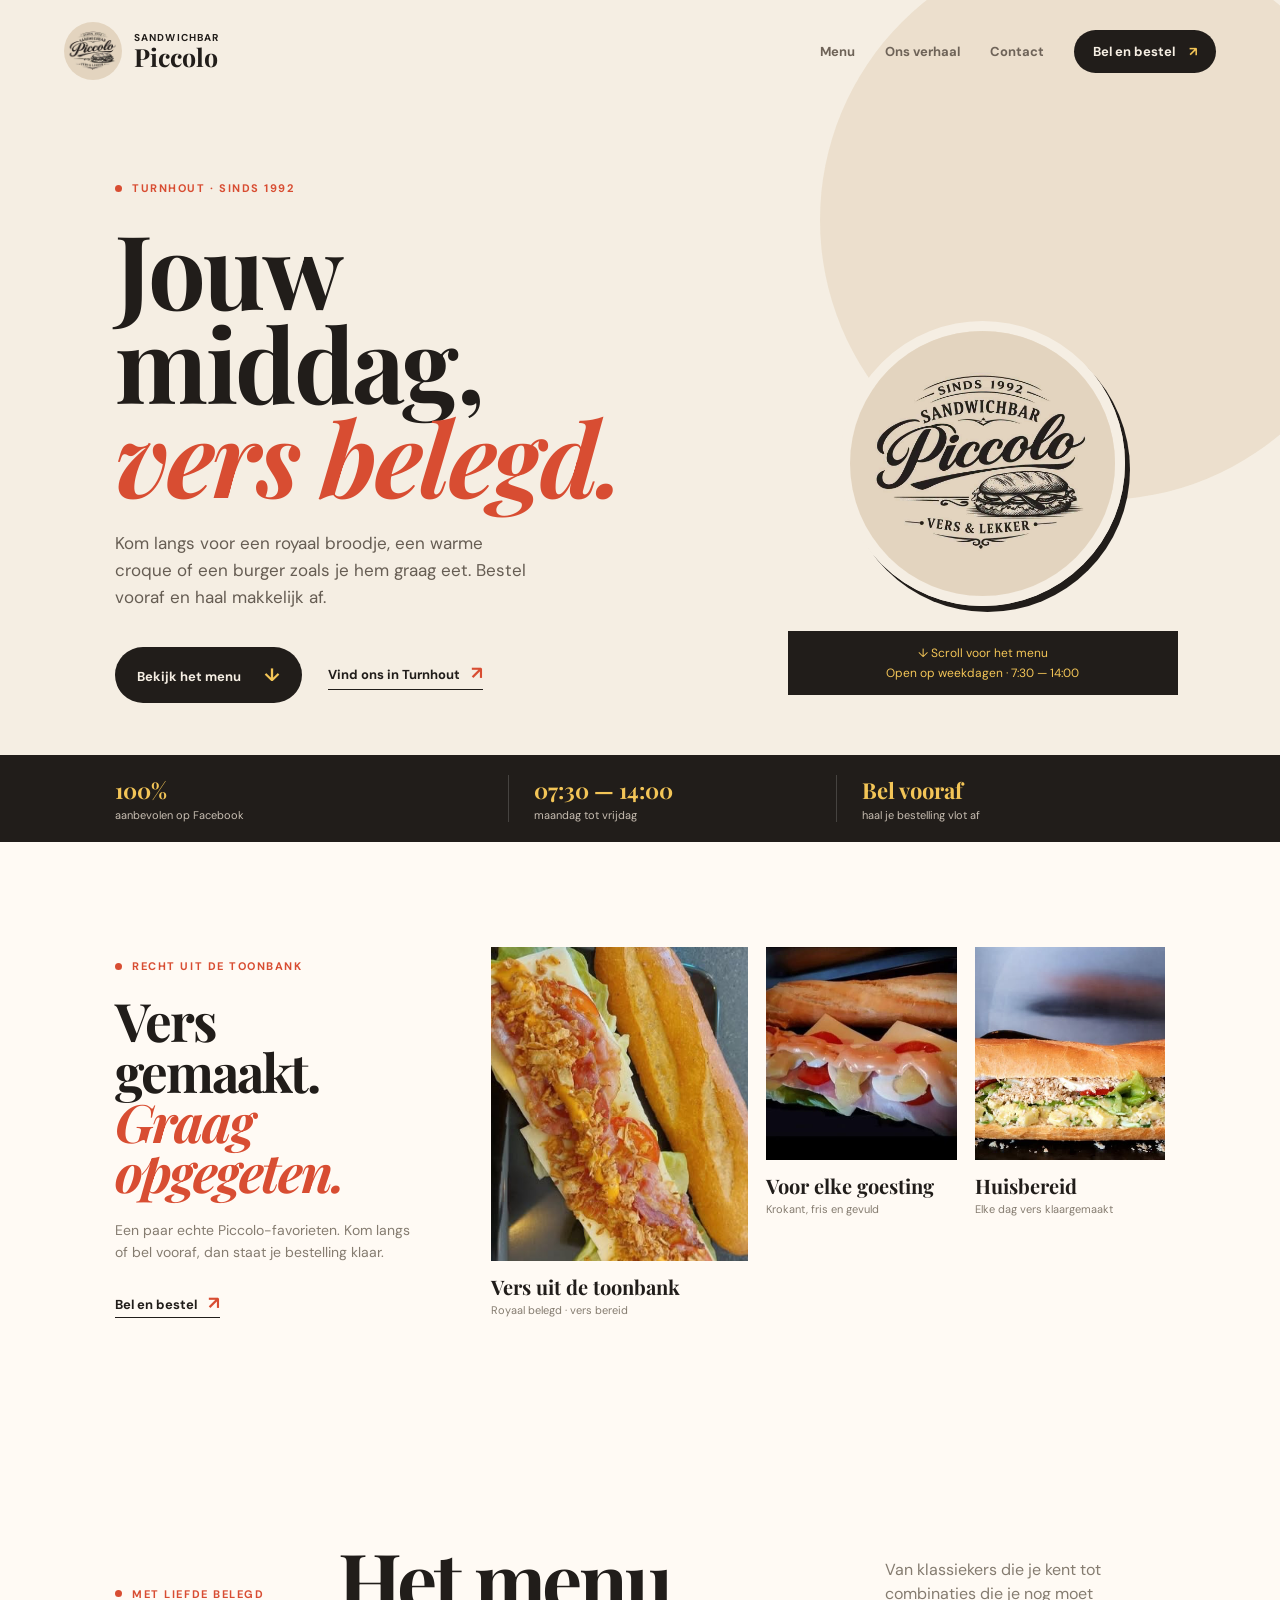
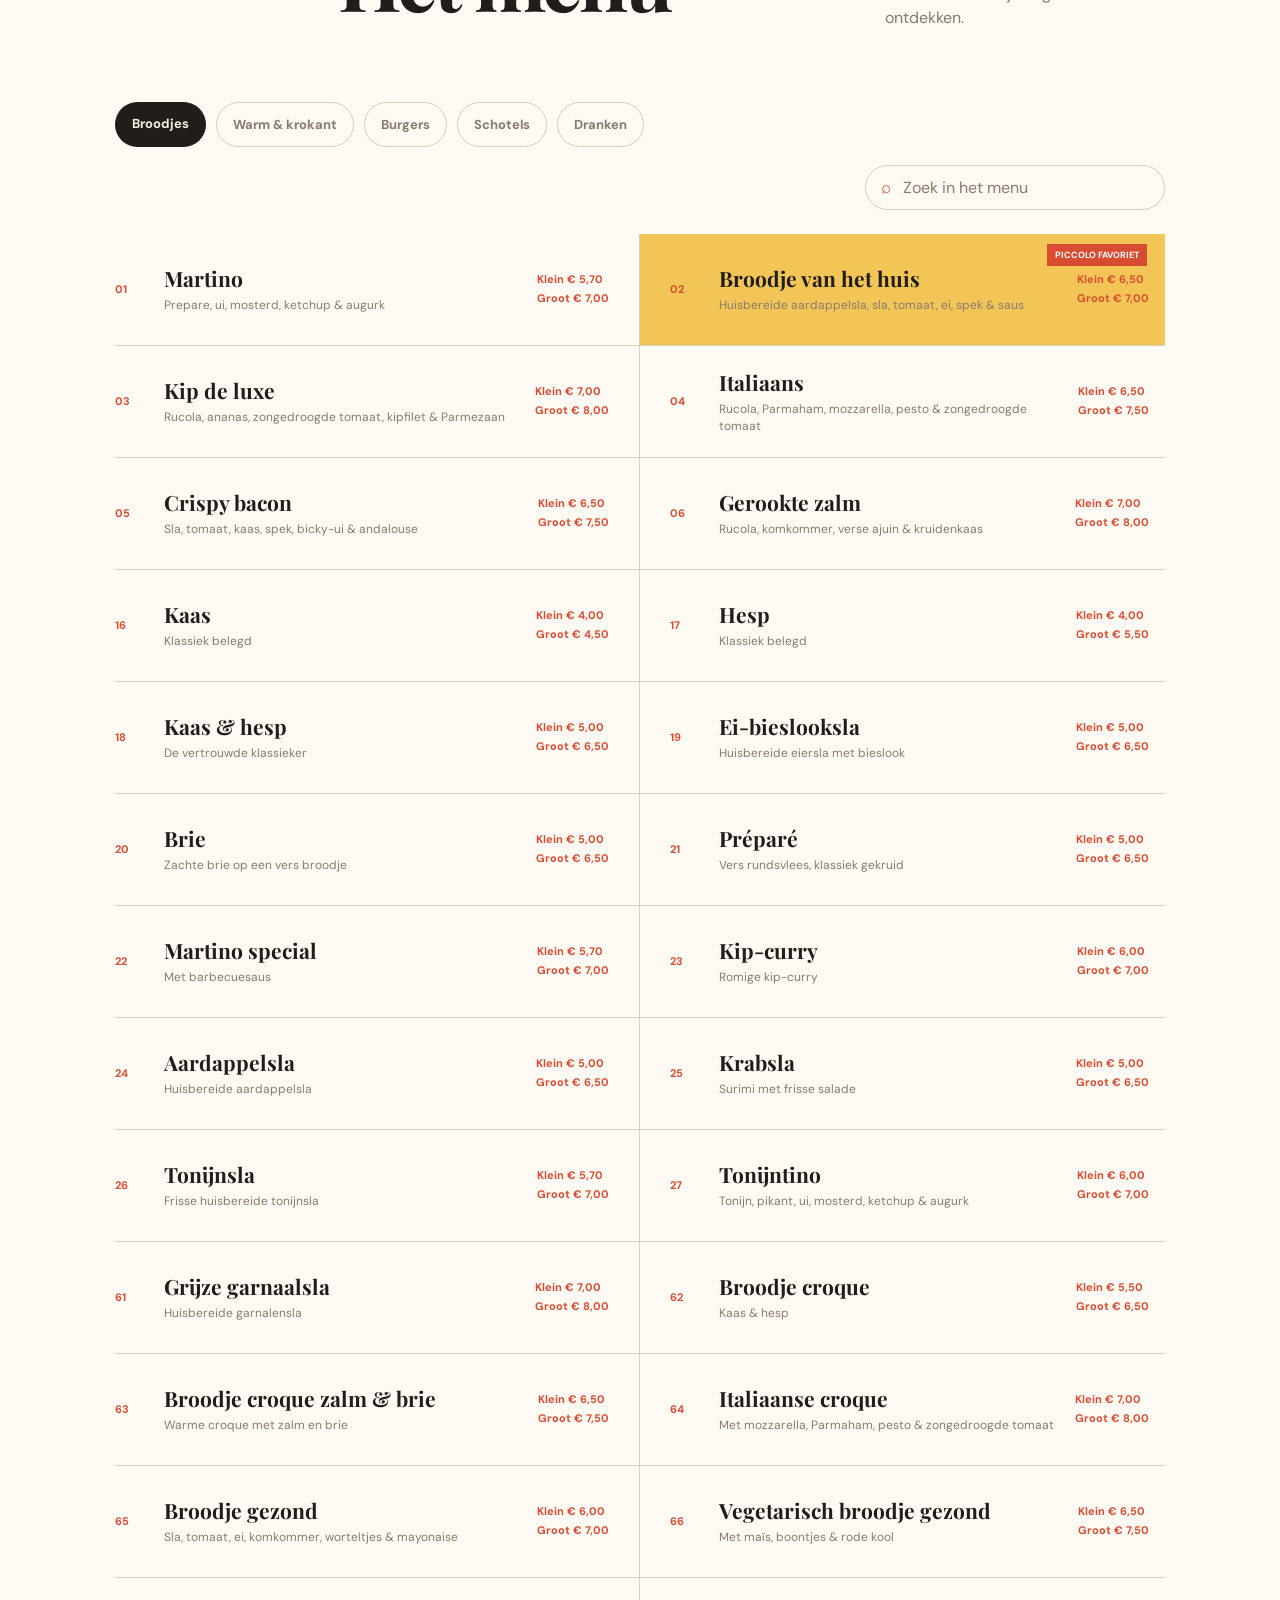
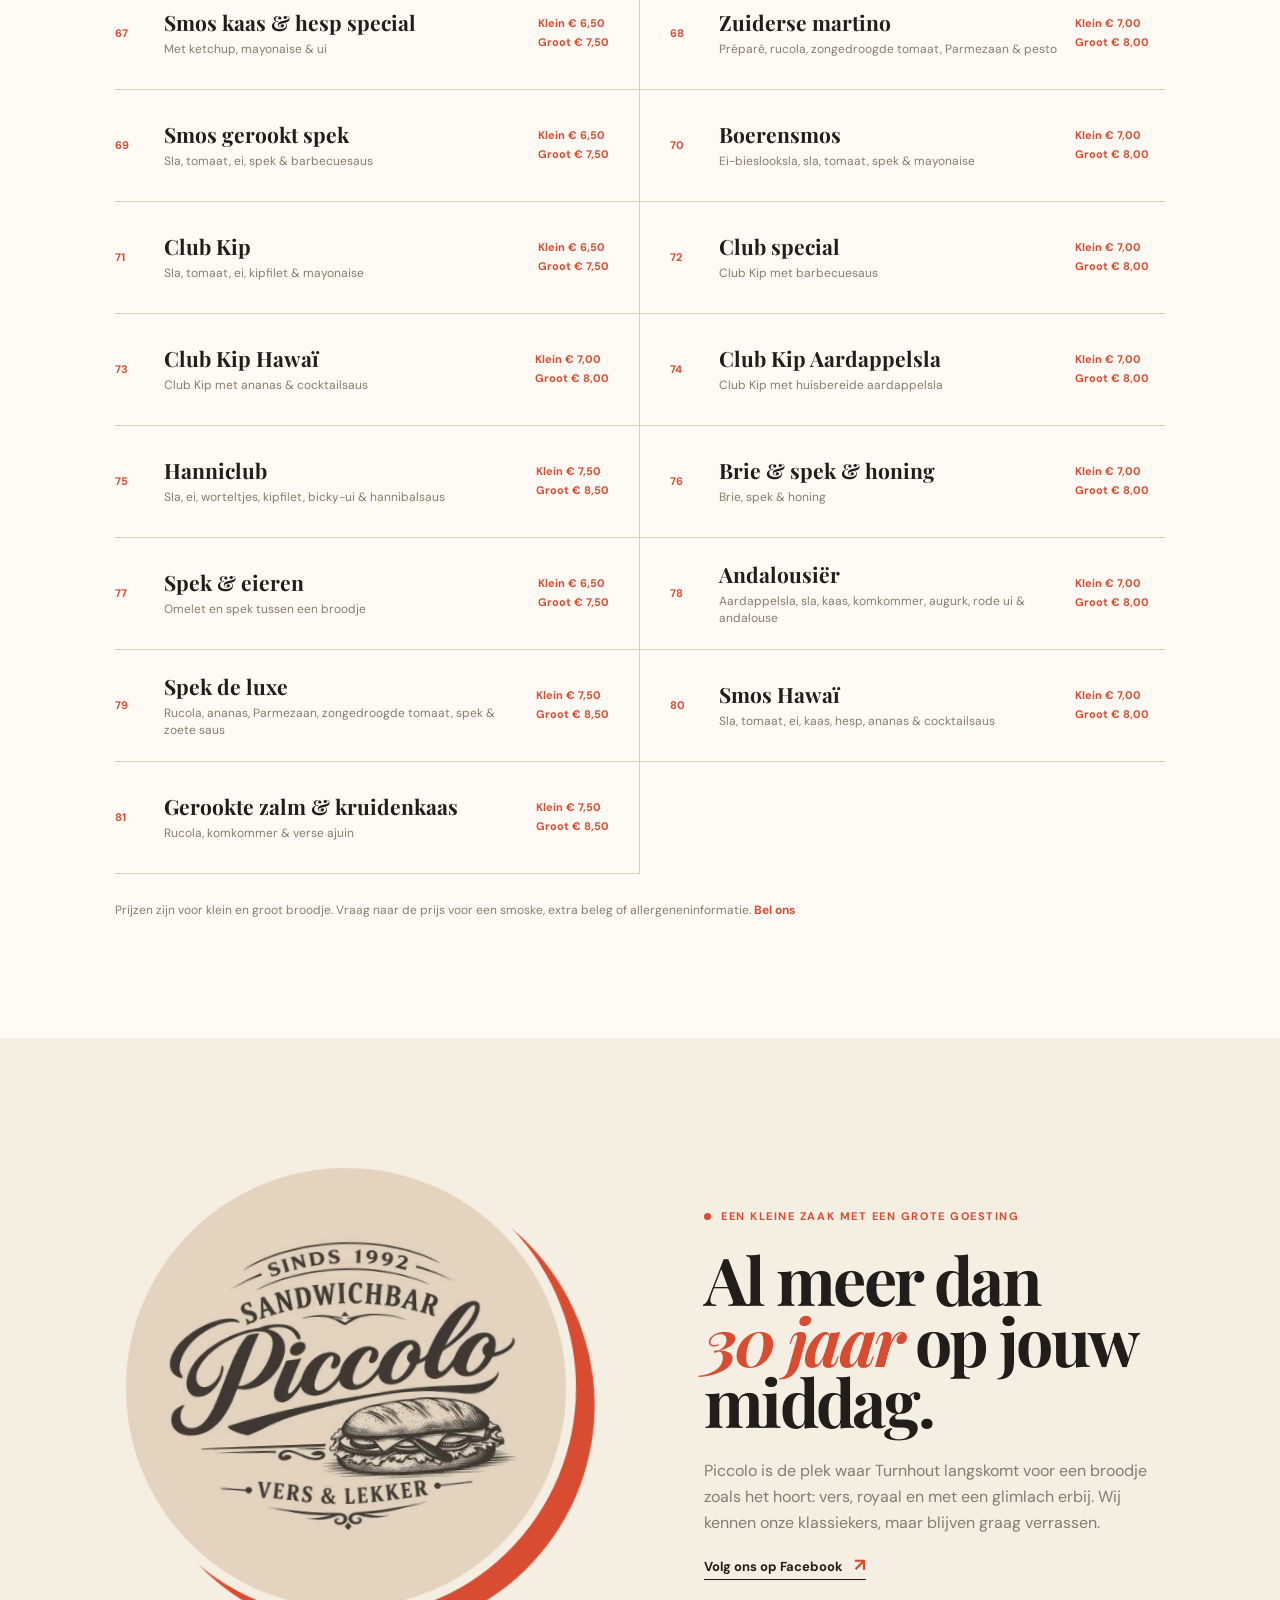
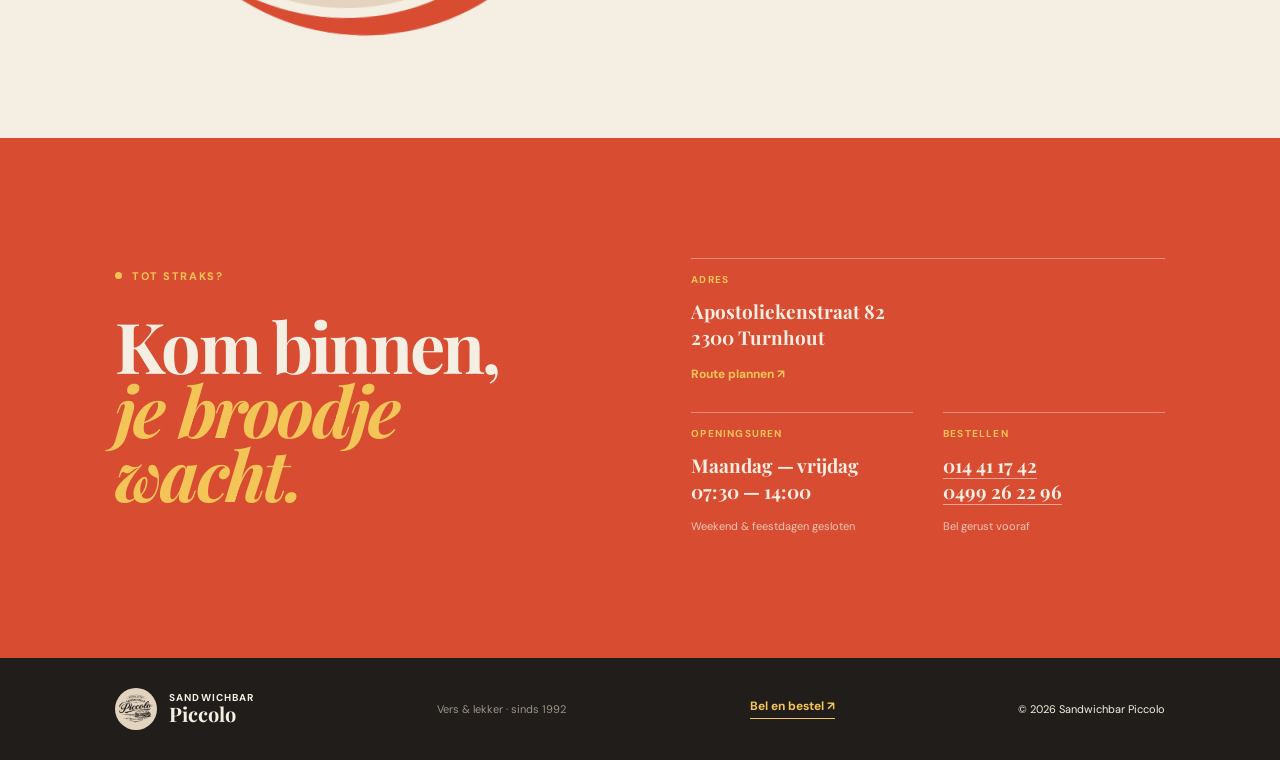
==== index.html @ 565451bd "Fix hero note opmaak" ====
<!doctype html>
<html lang="nl">
  <head>
    <meta charset="UTF-8" />
    <meta name="viewport" content="width=device-width, initial-scale=1.0" />
    <meta name="description" content="Sandwichbar Piccolo in Turnhout. Verse broodjes, burgers en warme snacks sinds 1992." />
    <title>Sandwichbar Piccolo | Vers & lekker in Turnhout</title>
    <link rel="icon" type="image/png" href="logo.png" />
    <link rel="preconnect" href="https://fonts.googleapis.com" />
    <link rel="preconnect" href="https://fonts.gstatic.com" crossorigin />
    <link href="https://fonts.googleapis.com/css2?family=DM+Sans:wght@400;500;700&family=Playfair+Display:ital,wght@0,700;0,800;1,700;1,800&display=swap" rel="stylesheet" />
    <link rel="stylesheet" href="styles.css" />
    <style>
      .food-card {
  transition: transform 0.3s ease;
}
.food-card:hover {
  transform: translateY(-4px);
}
      .story-image { aspect-ratio: 1; background: #e6d5be; border: 10px solid var(--paper); border-radius: 50%; box-shadow: 18px 18px 0 var(--tomato); height: auto; justify-self: center; max-width: 460px; transform: rotate(-2deg); width: 100%; }
      .story-image img { border-radius: 50%; object-fit: cover; }
      .story-image span { border-radius: 0 18px 0 0; transform: rotate(2deg); }
      @media (max-width: 760px) { .story-image { box-shadow: 10px 10px 0 var(--tomato); height: 310px; width: 310px; } }
      .menu-tabs { gap: 10px; border-bottom: 0; flex-wrap: wrap; }
      .tab { border: 1px solid var(--line); border-radius: 999px; padding: 12px 16px; transtion: background .2s ease, color .2s ease, transform .2s ease; }
      .tab:hover { color: var(--tomato); transform: translateY(-2px); }
      .tab.active { background: var(--ink); border-color: var(--ink); color: var(--paper); }
      .menu-item { transition: background .2s ease, padding-left .2s ease, padding-right .2s ease; }
      .menu-item:hover { background: #f8e4bc; }
      .menu-item strong { color: var(--tomato); }
      .price-size { color: var(--ink); font-family: 'DM Sans', sans-serif; font-size: 11px; line-height: 1.65; }
      .button-dark, .nav-order { transition: background .2s ease, transform .2s ease; }
      .button-dark:hover, .nav-order:hover { background: var(--tomato); transform: translateY(-2px); }
      .contact-details strong { display: inline-block; margin-bottom: 3px; }
      @media (max-width: 760px) { .menu-tabs { flex-wrap: nowrap; overflow-x: auto; padding-bottom: 5px; } .tab { padding: 10px 14px; } .menu-item:hover { padding-left: 6px; } }
      .menu-search { align-items: center; border: 1px solid var(--line); border-radius: 999px; display: flex; gap: 10px; margin: 0 0 24px auto; max-width: 300px; padding: 10px 15px; }
      .menu-search span { color: var(--tomato); font-size: 17px; }
      .menu-search input { background: transparent; border: 0; color: var(--ink); font: inherit; min-width: 0; outline: 0; width: 100%; }
      .menu-search input::placeholder { color: var(--muted); }
      .hero:after { background: #eadcc9; height: 560px; opacity: .8; width: 560px; }
      .hero-art img { border: 10px solid var(--paper); box-shadow: 5px 6px 0 var(--ink); transform: none; }
      .hero-art .stamp { display: none; }
      .hero-note { 
      transform: none; 
      position: relative !important; 
      margin-top: 20px !important; 
      bottom: auto !important; 
      right: auto !important; }
      .hero h1 { letter-spacing: -.025em; }
      .food-showcase { background: #fffaf4; display: grid; gap: 6vw; grid-template-columns: .8fr 1.8fr; padding: 105px 9vw; }
      .showcase-intro { align-self: center; max-width: 330px; }
      .showcase-intro h2 { font-family: 'Playfair Display',serif; font-size: 53px; letter-spacing: -.04em; line-height: .95; margin: 22px 0; }
      .showcase-intro h2 em { color: var(--tomato); font-style: italic; }
      .showcase-intro p:not(.eyebrow) { color: var(--muted); font-size: 14px; line-height: 1.6; margin-bottom: 28px; }
      .food-grid { display: grid; gap: 18px; grid-template-columns: 1.35fr 1fr 1fr; }
      .food-card { margin: 0; min-width: 0; }
      .food-card img { aspect-ratio: 1 / 1.12; display: block; filter: saturate(.95); height: auto; object-fit: cover; width: 100%; }
      .food-card-large img { aspect-ratio: 1 / 1.22; }
      .food-card figcaption { display: flex; flex-direction: column; gap: 3px; padding-top: 12px; }
      .food-card figcaption strong { font-family: 'Playfair Display',serif; font-size: 20px; }
      .food-card figcaption span { color: var(--muted); font-size: 11px; }
      @media (max-width: 760px) { .menu-search { margin-left: 0; max-width: none; } }
      @media (max-width: 760px) { .food-showcase { display: block; padding: 75px 8vw; } .showcase-intro { margin-bottom: 32px; max-width: 320px; } .showcase-intro h2 { font-size: 47px; } .food-grid { gap: 10px; grid-template-columns: 1.25fr 1fr; } .food-card-large { grid-row: span 2; } .food-card img, .food-card-large img { aspect-ratio: 1 / 1.25; } .food-card figcaption strong { font-size: 16px; } }
      .menu-photo { border-radius: 8px; height: 58px; margin-left: 10px; object-fit: cover; width: 58px; }
      .menu-item:has(.menu-photo) { grid-template-columns: 32px 58px 1fr auto; }
      @media (max-width: 760px) { .menu-photo { height: 48px; width: 48px; } .menu-item:has(.menu-photo) { grid-template-columns: 28px 48px 1fr auto; gap: 10px; } }
      .site-footer { border-top: 5px solid var(--tomato); }
      .site-footer p:last-of-type { color: var(--paper); }
      .footer-action { border-bottom: 1px solid var(--yellow); color: var(--yellow); font-size: 12px; font-weight: 700; padding-bottom: 4px; }
      @media (max-width: 760px) { .site-footer { padding-bottom: 85px; } .footer-action { order: 2; } }
      .mobile-order { display: none; }
      @media (max-width: 760px) { body { padding-bottom: 68px; } .mobile-order { align-items: center; background: var(--tomato); bottom: 0; color: #fff; display: flex; justify-content: space-between; left: 0; padding: 13px 8vw; position: fixed; right: 0; z-index: 10; } .mobile-order strong { font-size: 13px; } .mobile-order span { color: var(--yellow); font-size: 11px; } }
      .proof-bar { align-items: center; background: var(--ink); color: var(--paper); display: grid; grid-template-columns: 1.2fr 1fr 1fr; padding: 20px 9vw; }
      .proof-bar > * { border-right: 1px solid #ffffff2b; padding: 0 25px; }
      .proof-bar > *:first-child { padding-left: 0; }
      .proof-bar > *:last-child { border: 0; padding-right: 0; }
      .proof-bar strong { color: var(--yellow); display: block; font-family: 'Playfair Display',serif; font-size: 22px; }
      .proof-bar span { color: #c8beb2; display: block; font-size: 11px; margin-top: 3px; }
      @media (max-width: 760px) { .proof-bar { gap: 15px; grid-template-columns: 1fr 1fr; padding: 22px 8vw; } .proof-bar > * { padding: 0 12px; } .proof-bar > *:first-child { padding-left: 0; } .proof-bar > *:nth-child(2) { border: 0; padding-right: 0; } .proof-bar > *:last-child { border-top: 1px solid #ffffff2b; grid-column: span 2; padding: 15px 0 0; } }
    </style>
    <script src="script.js" defer></script>
  </head>
  <body>
    <header class="site-header">
      <a class="brand" href="#top" aria-label="Sandwichbar Piccolo home">
        <img src="logo.png" alt="Logo Sandwichbar Piccolo" />
        <span>Sandwichbar<br /><strong>Piccolo</strong></span>
      </a>
      <button class="menu-toggle" type="button" aria-expanded="false" aria-controls="site-nav" aria-label="Menu openen">Menu <span>☰</span></button>
      <nav id="site-nav" class="site-nav" aria-label="Hoofdnavigatie">
        <a href="#menu">Menu</a>
        <a href="#verhaal">Ons verhaal</a>
        <a href="#contact">Contact</a>
        <a class="nav-order" href="tel:+3214411742">Bel en bestel <span>↗</span></a>
      </nav>
    </header>

    <main id="top">
      <section class="hero">
        <div class="hero-copy reveal">
          <p class="eyebrow"><span></span> Turnhout · sinds 1992</p>
          <h1>Jouw middag,<br /><em>vers belegd.</em></h1>
          <p class="hero-text">Kom langs voor een royaal broodje, een warme croque of een burger zoals je hem graag eet. Bestel vooraf en haal makkelijk af.</p>
          <div class="hero-actions">
            <a class="button button-dark" href="#menu">Bekijk het menu <span>↓</span></a>
            <a class="text-link" href="https://www.google.com/maps/search/?api=1&query=Apostoliekenstraat+82+2300+Turnhout" target="_blank" rel="noreferrer">Vind ons in Turnhout <span>↗</span></a>
          </div>
        </div>
        <div class="hero-art reveal reveal-delay">
          <img src="logo.png" alt="Sandwichbar Piccolo logo" />
          <div class="hero-note" style="position:><strong>Sinds 1992 in Turnhout</strong><span>Vers bereid · snel afgehaald</span></div>
        </div>
        <div class="hero-bottom"><span>↓ Scroll voor het menu</span><span>Open op weekdagen · 7:30 — 14:00</span></div>
      </section>

      <section class="proof-bar" aria-label="Praktische informatie">
        <div><strong>100%</strong><span>aanbevolen op Facebook</span></div>
        <div><strong>07:30 — 14:00</strong><span>maandag tot vrijdag</span></div>
        <div><strong>Bel vooraf</strong><span>haal je bestelling vlot af</span></div>
      </section>

      <section class="food-showcase" aria-label="Verse broodjes van Sandwichbar Piccolo">
        <div class="showcase-intro"><p class="eyebrow"><span></span> Recht uit de toonbank</p><h2>Vers gemaakt.<br /><em>Graag opgegeten.</em></h2><p>Een paar echte Piccolo-favorieten. Kom langs of bel vooraf, dan staat je bestelling klaar.</p><a class="text-link" href="tel:+3214411742">Bel en bestel <span>↗</span></a></div>
        <div class="food-grid">
          <figure class="food-card food-card-large"><img src="picollo-martino.png" alt="Vers belegd broodje van Sandwichbar Piccolo" /><figcaption><strong>Vers uit de toonbank</strong><span>Royaal belegd · vers bereid</span></figcaption></figure>
          <figure class="food-card"><img src="picollo-gezond.png" alt="Vers broodje met groenten van Sandwichbar Piccolo" /><figcaption><strong>Voor elke goesting</strong><span>Krokant, fris en gevuld</span></figcaption></figure>
          <figure class="food-card"><img src="picollo-tonijn.png" alt="Huisbereid broodje van Sandwichbar Piccolo" /><figcaption><strong>Huisbereid</strong><span>Elke dag vers klaargemaakt</span></figcaption></figure>
        </div>
      </section>

      <section id="menu" class="menu-section section-pad">
        <div class="section-heading reveal">
          <p class="eyebrow"><span></span> Met liefde belegd</p>
          <h2>Het menu</h2>
          <p>Van klassiekers die je kent tot combinaties die je nog moet ontdekken.</p>
        </div>
        <div class="menu-tabs" role="tablist" aria-label="Menucategorieën">
          <button class="tab active" data-filter="broodjes" role="tab" aria-selected="true">Broodjes</button>
          <button class="tab" data-filter="warm" role="tab" aria-selected="false">Warm & krokant</button>
          <button class="tab" data-filter="burgers" role="tab" aria-selected="false">Burgers</button>
          <button class="tab" data-filter="schotels" role="tab" aria-selected="false">Schotels</button>
          <button class="tab" data-filter="dranken" role="tab" aria-selected="false">Dranken</button>
        </div>
        <label class="menu-search"><span aria-hidden="true">⌕</span><input id="menu-search" type="search" placeholder="Zoek in het menu" aria-label="Zoek in het menu" /></label>
        <div class="menu-grid">
          <article class="menu-item" data-category="broodjes"><span class="item-number">01</span><div><h3>Martino</h3><p>Prepare, ui, mosterd, ketchup & augurk</p></div><strong>€ 5,00</strong></article>
          <article class="menu-item featured" data-category="broodjes"><span class="item-number">02</span><div><h3>Broodje van het huis</h3><p>Huisbereide aardappelsla, sla, tomaat, ei, spek & saus</p></div><strong>€ 7,00</strong><span class="badge">Piccolo favoriet</span></article>
          <article class="menu-item" data-category="broodjes"><span class="item-number">03</span><div><h3>Kip de luxe</h3><p>Rucola, ananas, zongedroogde tomaat, kipfilet & Parmezaan</p></div><strong>€ 7,50</strong></article>
          <article class="menu-item" data-category="broodjes"><span class="item-number">04</span><div><h3>Italiaans</h3><p>Rucola, Parmaham, mozzarella, pesto & zongedroogde tomaat</p></div><strong>€ 7,00</strong></article>
          <article class="menu-item" data-category="broodjes"><span class="item-number">05</span><div><h3>Crispy bacon</h3><p>Sla, tomaat, kaas, spek, bicky-ui & andalouse</p></div><strong>€ 7,00</strong></article>
          <article class="menu-item" data-category="broodjes"><span class="item-number">06</span><div><h3>Gerookte zalm</h3><p>Rucola, komkommer, verse ajuin & kruidenkaas</p></div><strong>€ 8,00</strong></article>
          <article class="menu-item" data-category="broodjes"><span class="item-number">16</span><div><h3>Kaas</h3><p>Klassiek belegd</p></div><strong>vanaf € 4,00</strong></article>
          <article class="menu-item" data-category="broodjes"><span class="item-number">17</span><div><h3>Hesp</h3><p>Klassiek belegd</p></div><strong>vanaf € 4,00</strong></article>
          <article class="menu-item" data-category="broodjes"><span class="item-number">18</span><div><h3>Kaas & hesp</h3><p>De vertrouwde klassieker</p></div><strong>vanaf € 5,00</strong></article>
          <article class="menu-item" data-category="broodjes"><span class="item-number">19</span><div><h3>Ei-bieslooksla</h3><p>Huisbereide eiersla met bieslook</p></div><strong>vanaf € 5,00</strong></article>
          <article class="menu-item" data-category="broodjes"><span class="item-number">20</span><div><h3>Brie</h3><p>Zachte brie op een vers broodje</p></div><strong>vanaf € 5,00</strong></article>
          <article class="menu-item" data-category="broodjes"><span class="item-number">21</span><div><h3>Préparé</h3><p>Vers rundsvlees, klassiek gekruid</p></div><strong>vanaf € 5,00</strong></article>
          <article class="menu-item" data-category="broodjes"><span class="item-number">22</span><div><h3>Martino special</h3><p>Met barbecuesaus</p></div><strong>vanaf € 5,70</strong></article>
          <article class="menu-item" data-category="broodjes"><span class="item-number">23</span><div><h3>Kip-curry</h3><p>Romige kip-curry</p></div><strong>vanaf € 5,00</strong></article>
          <article class="menu-item" data-category="broodjes"><span class="item-number">24</span><div><h3>Aardappelsla</h3><p>Huisbereide aardappelsla</p></div><strong>vanaf € 5,00</strong></article>
          <article class="menu-item" data-category="broodjes"><span class="item-number">25</span><div><h3>Krabsla</h3><p>Surimi met frisse salade</p></div><strong>vanaf € 5,00</strong></article>
          <article class="menu-item" data-category="broodjes"><span class="item-number">26</span><div><h3>Tonijnsla</h3><p>Frisse huisbereide tonijnsla</p></div><strong>vanaf € 5,70</strong></article>
          <article class="menu-item" data-category="broodjes"><span class="item-number">27</span><div><h3>Tonijntino</h3><p>Tonijn, pikant, ui, mosterd, ketchup & augurk</p></div><strong>vanaf € 6,00</strong></article>
          <article class="menu-item" data-category="broodjes"><span class="item-number">61</span><div><h3>Grijze garnaalsla</h3><p>Huisbereide garnalensla</p></div><strong>vanaf € 6,00</strong></article>
          <article class="menu-item" data-category="broodjes"><span class="item-number">62</span><div><h3>Broodje croque</h3><p>Kaas & hesp</p></div><strong>vanaf € 5,50</strong></article>
          <article class="menu-item" data-category="broodjes"><span class="item-number">63</span><div><h3>Broodje croque zalm & brie</h3><p>Warme croque met zalm en brie</p></div><strong>vanaf € 6,50</strong></article>
          <article class="menu-item" data-category="broodjes"><span class="item-number">64</span><div><h3>Italiaanse croque</h3><p>Met mozzarella, Parmaham, pesto & zongedroogde tomaat</p></div><strong>vanaf € 7,00</strong></article>
          <article class="menu-item" data-category="broodjes"><span class="item-number">65</span><div><h3>Broodje gezond</h3><p>Sla, tomaat, ei, komkommer, worteltjes & mayonaise</p></div><strong>vanaf € 6,00</strong></article>
          <article class="menu-item" data-category="broodjes"><span class="item-number">66</span><div><h3>Vegetarisch broodje gezond</h3><p>Met maïs, boontjes & rode kool</p></div><strong>vanaf € 6,50</strong></article>
          <article class="menu-item" data-category="broodjes"><span class="item-number">67</span><div><h3>Smos kaas & hesp special</h3><p>Met ketchup, mayonaise & ui</p></div><strong>vanaf € 7,00</strong></article>
          <article class="menu-item" data-category="broodjes"><span class="item-number">68</span><div><h3>Zuiderse martino</h3><p>Préparé, rucola, zongedroogde tomaat, Parmezaan & pesto</p></div><strong>vanaf € 7,00</strong></article>
          <article class="menu-item" data-category="broodjes"><span class="item-number">69</span><div><h3>Smos gerookt spek</h3><p>Sla, tomaat, ei, spek & barbecuesaus</p></div><strong>vanaf € 7,00</strong></article>
          <article class="menu-item" data-category="broodjes"><span class="item-number">70</span><div><h3>Boerensmos</h3><p>Ei-bieslooksla, sla, tomaat, spek & mayonaise</p></div><strong>vanaf € 7,00</strong></article>
          <article class="menu-item" data-category="broodjes"><span class="item-number">71</span><div><h3>Club Kip</h3><p>Sla, tomaat, ei, kipfilet & mayonaise</p></div><strong>vanaf € 7,00</strong></article>
          <article class="menu-item" data-category="broodjes"><span class="item-number">72</span><div><h3>Club special</h3><p>Club Kip met barbecuesaus</p></div><strong>vanaf € 7,00</strong></article>
          <article class="menu-item" data-category="broodjes"><span class="item-number">73</span><div><h3>Club Kip Hawaï</h3><p>Club Kip met ananas & cocktailsaus</p></div><strong>vanaf € 7,50</strong></article>
          <article class="menu-item" data-category="broodjes"><span class="item-number">74</span><div><h3>Club Kip Aardappelsla</h3><p>Club Kip met huisbereide aardappelsla</p></div><strong>vanaf € 7,50</strong></article>
          <article class="menu-item" data-category="broodjes"><span class="item-number">75</span><div><h3>Hanniclub</h3><p>Sla, ei, worteltjes, kipfilet, bicky-ui & hannibalsaus</p></div><strong>vanaf € 8,00</strong></article>
          <article class="menu-item" data-category="broodjes"><span class="item-number">76</span><div><h3>Brie & spek & honing</h3><p>Brie, spek & honing</p></div><strong>vanaf € 7,00</strong></article>
          <article class="menu-item" data-category="broodjes"><span class="item-number">77</span><div><h3>Spek & eieren</h3><p>Omelet en spek tussen een broodje</p></div><strong>vanaf € 7,00</strong></article>
          <article class="menu-item" data-category="broodjes"><span class="item-number">78</span><div><h3>Andalousiër</h3><p>Aardappelsla, sla, kaas, komkommer, augurk, rode ui & andalouse</p></div><strong>vanaf € 7,00</strong></article>
          <article class="menu-item" data-category="broodjes"><span class="item-number">79</span><div><h3>Spek de luxe</h3><p>Rucola, ananas, Parmezaan, zongedroogde tomaat, spek & zoete saus</p></div><strong>vanaf € 7,50</strong></article>
          <article class="menu-item" data-category="broodjes"><span class="item-number">80</span><div><h3>Smos Hawaï</h3><p>Sla, tomaat, ei, kaas, hesp, ananas & cocktailsaus</p></div><strong>vanaf € 7,50</strong></article>
          <article class="menu-item" data-category="broodjes"><span class="item-number">81</span><div><h3>Gerookte zalm & kruidenkaas</h3><p>Rucola, komkommer & verse ajuin</p></div><strong>vanaf € 8,00</strong></article>
          <article class="menu-item" data-category="warm"><span class="item-number">07</span><div><h3>Croque Hawaï</h3><p>Kaas, hesp & ananas</p></div><strong>€ 6,00</strong></article>
          <article class="menu-item" data-category="warm"><span class="item-number">08</span><div><h3>Kipsaté</h3><p>Huisbereid, warm en kruidig</p></div><strong>€ 6,50</strong></article>
          <article class="menu-item" data-category="warm"><span class="item-number">09</span><div><h3>Spaghetti</h3><p>Grote portie met groentjes, kippengehakt & kaas</p></div><strong>€ 9,50</strong></article>
          <article class="menu-item" data-category="warm"><span class="item-number">28</span><div><h3>Boulet</h3><p>Warme snack</p></div><strong>vanaf € 4,00</strong></article>
          <article class="menu-item" data-category="warm"><span class="item-number">29</span><div><h3>Curryworst XL</h3><p>Warme snack</p></div><strong>vanaf € 4,00</strong></article>
          <article class="menu-item" data-category="warm"><span class="item-number">30</span><div><h3>Mexicano</h3><p>Warme snack</p></div><strong>vanaf € 4,00</strong></article>
          <article class="menu-item" data-category="warm"><span class="item-number">31</span><div><h3>Viandel</h3><p>Warme snack</p></div><strong>vanaf € 4,00</strong></article>
          <article class="menu-item" data-category="warm"><span class="item-number">32</span><div><h3>Bockworst</h3><p>Warme snack</p></div><strong>vanaf € 4,00</strong></article>
          <article class="menu-item" data-category="warm"><span class="item-number">33</span><div><h3>Vleeskroket</h3><p>2 stuks</p></div><strong>vanaf € 5,00</strong></article>
          <article class="menu-item" data-category="warm"><span class="item-number">34</span><div><h3>Goulashkroket</h3><p>2 stuks</p></div><strong>vanaf € 5,00</strong></article>
          <article class="menu-item" data-category="warm"><span class="item-number">35</span><div><h3>Kaaskroket</h3><p>3 stuks</p></div><strong>vanaf € 5,00</strong></article>
          <article class="menu-item" data-category="warm"><span class="item-number">36</span><div><h3>Boerenboulet</h3><p>Groot broodje met huisbereide aardappelsla</p></div><strong>vanaf € 7,00</strong></article>
          <article class="menu-item" data-category="warm"><span class="item-number">37</span><div><h3>Visburger</h3><p>Pistolet met sla, tomaat & ei</p></div><strong>vanaf € 6,00</strong></article>
          <article class="menu-item" data-category="warm"><span class="item-number">38</span><div><h3>Kipburger</h3><p>Pistolet met sla, tomaat & ei</p></div><strong>vanaf € 6,00</strong></article>
          <article class="menu-item" data-category="warm"><span class="item-number">39</span><div><h3>Bicky Burger</h3><p>Met bickysaus</p></div><strong>vanaf € 6,50</strong></article>
          <article class="menu-item" data-category="warm"><span class="item-number">40</span><div><h3>Bicky Cheese Bacon</h3><p>Met kaas en spek</p></div><strong>vanaf € 7,50</strong></article>
          <article class="menu-item" data-category="warm"><span class="item-number">82</span><div><h3>Vis XL</h3><p>Groot broodje met sla, tomaat, ei & tartaar</p></div><strong>vanaf € 8,50</strong></article>
          <article class="menu-item" data-category="warm"><span class="item-number">83</span><div><h3>Kip XL</h3><p>Groot broodje met sla, tomaat, ei & saus</p></div><strong>vanaf € 8,50</strong></article>
          <article class="menu-item" data-category="warm"><span class="item-number">84</span><div><h3>Bicky Cheese Burger</h3><p>Bicky burger met kaas</p></div><strong>vanaf € 7,00</strong></article>
          <article class="menu-item" data-category="warm"><span class="item-number">85</span><div><h3>Bicky Boulet</h3><p>Boulet met bickysaus</p></div><strong>vanaf € 7,00</strong></article>
          <article class="menu-item" data-category="warm"><span class="item-number">86</span><div><h3>Bicky Mexicano</h3><p>Mexicano met bickysaus</p></div><strong>vanaf € 7,50</strong></article>
          <article class="menu-item" data-category="burgers"><span class="item-number">10</span><div><h3>Cheeseburger</h3><p>Sla, tomaat, smeltkaas, hamburger & cocktailsaus</p></div><strong>€ 6,00</strong></article>
          <article class="menu-item" data-category="burgers"><span class="item-number">11</span><div><h3>Baconburger</h3><p>Sla, tomaat, kaas, gerookt spek & barbecuesaus</p></div><strong>€ 6,50</strong></article>
          <article class="menu-item" data-category="burgers"><span class="item-number">12</span><div><h3>Ultra stoomboot</h3><p>2 hamburgers, ananas, smeltkaas & spek</p></div><strong>€ 8,00</strong></article>
          <article class="menu-item" data-category="burgers"><span class="item-number">41</span><div><h3>Hamburger</h3><p>Hamburger met 1 saus naar keuze</p></div><strong>vanaf € 4,50</strong></article>
          <article class="menu-item" data-category="burgers"><span class="item-number">42</span><div><h3>Hamburger special</h3><p>Augurk, mayonaise, ketchup & gebakken ui</p></div><strong>vanaf € 5,70</strong></article>
          <article class="menu-item" data-category="burgers"><span class="item-number">43</span><div><h3>Hawaïburger</h3><p>Sla, tomaat, ananas & cocktailsaus</p></div><strong>vanaf € 5,50</strong></article>
          <article class="menu-item" data-category="burgers"><span class="item-number">44</span><div><h3>Tropicalburger</h3><p>Ananas, smeltkaas & cocktailsaus</p></div><strong>vanaf € 5,50</strong></article>
          <article class="menu-item" data-category="burgers"><span class="item-number">45</span><div><h3>Chipieburger</h3><p>Sla, tomaat, ei & saus naar keuze</p></div><strong>vanaf € 5,50</strong></article>
          <article class="menu-item" data-category="burgers"><span class="item-number">46</span><div><h3>Monacoburger</h3><p>Sla, tomaat, ei, ui, hesp & smeltkaas</p></div><strong>vanaf € 6,50</strong></article>
          <article class="menu-item" data-category="burgers"><span class="item-number">47</span><div><h3>Stoomboot</h3><p>Sla, tomaat, ei, augurk, 2 hamburgers & saus</p></div><strong>vanaf € 6,50</strong></article>
          <article class="menu-item" data-category="dranken"><span class="item-number">13</span><div><h3>Koffie</h3><p>Meeneembeker</p></div><strong>€ 3,00</strong></article>
          <article class="menu-item" data-category="dranken"><span class="item-number">14</span><div><h3>Frisdrank</h3><p>Cola, Cola Zero, Fanta of Ice Tea</p></div><strong>€ 2,70</strong></article>
          <article class="menu-item" data-category="dranken"><span class="item-number">15</span><div><h3>Red Bull</h3><p>Blikje</p></div><strong>€ 3,70</strong></article>
          <article class="menu-item" data-category="dranken"><span class="item-number">48</span><div><h3>Capri-Sun</h3><p>Flesje</p></div><strong>€ 2,70</strong></article>
          <article class="menu-item" data-category="dranken"><span class="item-number">49</span><div><h3>Water</h3><p>Flesje</p></div><strong>€ 2,70</strong></article>
          <article class="menu-item" data-category="dranken"><span class="item-number">50</span><div><h3>Chocomelk</h3><p>Flesje</p></div><strong>€ 3,20</strong></article>
          <article class="menu-item" data-category="dranken"><span class="item-number">51</span><div><h3>Vit-hit</h3><p>Flesje</p></div><strong>€ 3,20</strong></article>
          <article class="menu-item" data-category="dranken"><span class="item-number">52</span><div><h3>Koffie verkeerd</h3><p>Beker</p></div><strong>€ 3,50</strong></article>
          <article class="menu-item" data-category="schotels"><span class="item-number">53</span><div><h3>Koude schotel natuur</h3><p>Sla, tomaat, ei, komkommer, worteltjes, augurk & aardappelsla</p></div><strong>vanaf € 7,50</strong></article>
          <article class="menu-item" data-category="schotels"><span class="item-number">54</span><div><h3>Koude schotel met hesp</h3><p>Met een groot broodje of aardappelsla</p></div><strong>vanaf € 7,50</strong></article>
          <article class="menu-item" data-category="schotels"><span class="item-number">55</span><div><h3>Koude schotel met americain</h3><p>Met een groot broodje of aardappelsla</p></div><strong>vanaf € 8,50</strong></article>
          <article class="menu-item" data-category="schotels"><span class="item-number">56</span><div><h3>Koude schotel met kip</h3><p>Met een groot broodje of aardappelsla</p></div><strong>vanaf € 9,50</strong></article>
          <article class="menu-item" data-category="schotels"><span class="item-number">57</span><div><h3>Koude schotel met tonijn</h3><p>Met een groot broodje of aardappelsla</p></div><strong>vanaf € 9,50</strong></article>
          <article class="menu-item" data-category="schotels"><span class="item-number">58</span><div><h3>Koude schotel met gerookte zalm</h3><p>Met een groot broodje of aardappelsla</p></div><strong>vanaf € 10,00</strong></article>
          <article class="menu-item" data-category="schotels"><span class="item-number">59</span><div><h3>Koude schotel met grijze garnaalsla</h3><p>Met een groot broodje of aardappelsla</p></div><strong>vanaf € 10,50</strong></article>
          <article class="menu-item" data-category="schotels"><span class="item-number">60</span><div><h3>Gezonde schotel van de week</h3><p>Elke week een verse, voedzame verrassing</p></div><strong>Vraag ernaar</strong></article>
        </div>
        <p class="menu-footnote">Prijzen zijn voor klein en groot broodje. Vraag naar de prijs voor een smoske, extra beleg of allergeneninformatie. <a href="tel:+3214411742">Bel ons</a></p>
      </section>

      <section id="verhaal" class="story-section section-pad">
        <div class="story-image"><img src="logo.png" alt="Sandwichbar Piccolo" /></div>
        <div class="story-copy reveal"><p class="eyebrow"><span></span> Een kleine zaak met een grote goesting</p><h2>Al meer dan<br /><em>30 jaar</em> op jouw middag.</h2><p>Piccolo is de plek waar Turnhout langskomt voor een broodje zoals het hoort: vers, royaal en met een glimlach erbij. Wij kennen onze klassiekers, maar blijven graag verrassen.</p><a class="text-link" href="https://www.facebook.com/profile.php?id=100050272969953&locale=nl_BE" target="_blank" rel="noreferrer">Volg ons op Facebook <span>↗</span></a></div>
      </section>

      <section id="contact" class="contact-section section-pad">
        <div><p class="eyebrow light"><span></span> Tot straks?</p><h2>Kom binnen,<br /><em>je broodje wacht.</em></h2></div>
        <div class="contact-details">
          <div>
            <span>Adres</span>
            <strong>Apostoliekenstraat 82<br />2300 Turnhout</strong>
            <a href="https://www.google.com/maps/search/?api=1&query=Apostoliekenstraat+82+2300+Turnhout" target="_blank" rel="noreferrer">Route plannen ↗</a>
          </div>
          <div>
            <span>Openingsuren</span>
            <strong>Maandag — vrijdag<br />07:30 — 14:00</strong>
            <small>Weekend & feestdagen gesloten</small>
          </div>
          <div>
            <span>Bestellen</span>
            <strong>
              <a href="tel:+3214411742" style="color: inherit; text-decoration: none;">014 41 17 42</a><br />
              <a href="tel:+32499262296" style="color: inherit; text-decoration: none;">0499 26 22 96</a>
            </strong>
            <small>Bel gerust vooraf</small>
          </div>
        </div>
      </section>
    </main>

    <footer class="site-footer"><a class="brand" href="#top"><img src="logo.png" alt="Logo Sandwichbar Piccolo" /><span>Sandwichbar<br /><strong>Piccolo</strong></span></a><p>Vers & lekker · sinds 1992</p><a class="footer-action" href="tel:+3214411742">Bel en bestel ↗</a><p>© 2026 Sandwichbar Piccolo</p></footer>
    <a class="mobile-order" href="tel:+3214411742"><strong>Bestel telefonisch</strong><span>014 41 17 42 ↗</span></a>
  </body>
</html>
---- styles.css ----
.menu-item.is-hidden{display:none}
:root{--ink:#211d1a;--paper:#f5eee3;--tomato:#d84d32;--yellow:#f3c557;--muted:#857c70;--line:#d9cdbd}*{box-sizing:border-box}html{scroll-behavior:smooth}body{margin:0;background:var(--paper);color:var(--ink);font-family:'DM Sans',sans-serif;font-size:16px}a{color:inherit;text-decoration:none}button{font:inherit}.site-header{align-items:center;display:flex;justify-content:space-between;margin:auto;max-width:1280px;padding:22px 5vw;position:absolute;top:0;width:100%;z-index:4}.brand{align-items:center;display:flex;gap:12px;font-size:10px;font-weight:700;letter-spacing:.11em;line-height:1.1;text-transform:uppercase}.brand img{background:#e6d5be;border-radius:50%;height:58px;object-fit:cover;width:58px}.brand strong{font-family:'Playfair Display',serif;font-size:25px;letter-spacing:0;text-transform:none}.site-nav{align-items:center;display:flex;gap:30px;font-size:13px;font-weight:700}.site-nav a:not(.nav-order){color:#6e6358}.nav-order{background:var(--ink);border-radius:99px;color:var(--paper);padding:13px 19px}.nav-order span{color:var(--yellow);margin-left:11px}.menu-toggle{display:none;background:none;border:0;color:var(--ink);font-weight:700}.hero{min-height:750px;overflow:hidden;padding:170px 9vw 52px;position:relative}.hero:after{background:var(--yellow);border-radius:50%;content:'';height:640px;position:absolute;right:-100px;top:-60px;width:640px;z-index:0}.hero-copy,.hero-art{position:relative;z-index:1}.hero-copy{max-width:610px}.eyebrow{align-items:center;color:var(--tomato);display:flex;font-size:11px;font-weight:700;gap:10px;letter-spacing:.14em;text-transform:uppercase}.eyebrow span{background:currentColor;border-radius:50%;height:7px;width:7px}.hero h1,.section-heading h2,.story-copy h2,.contact-section h2{font-family:'Playfair Display',serif;font-size:clamp(60px,8vw,112px);letter-spacing:-.04em;line-height:.92;margin:26px 0}.hero h1 em,.story-copy h2 em,.contact-section h2 em{color:var(--tomato);font-style:italic}.hero-text{color:#665d53;font-size:17px;line-height:1.6;max-width:420px}.hero-actions{align-items:center;display:flex;gap:26px;margin-top:36px}.button{border-radius:99px;display:inline-block;font-size:13px;font-weight:700;padding:16px 22px}.button-dark{background:var(--ink);color:var(--paper)}.button span{color:var(--yellow);font-size:18px;margin-left:20px}.text-link{border-bottom:1px solid var(--ink);font-size:13px;font-weight:700;padding-bottom:4px}.text-link span{color:var(--tomato);font-size:18px;margin-left:8px}.hero-art{bottom:60px;position:absolute;right:8vw;text-align:center;width:390px}.hero-art img{border:16px solid var(--paper);border-radius:50%;box-shadow:8px 10px 0 var(--ink);height:285px;object-fit:cover;transform:rotate(4deg);width:285px}.stamp{color:var(--tomato);font-family:'Playfair Display',serif;font-size:20px;font-weight:800;left:0;line-height:1.1;position:absolute;top:15px;transform:rotate(-15deg);z-index:2}.stamp span{color:var(--ink);font-size:15px}.hero-note{background:var(--ink);bottom:-10px;color:var(--paper);display:flex;flex-direction:column;font-size:12px;gap:4px;padding:14px 20px;position:absolute;right:0;transform:rotate(-3deg)}.hero-note span{color:var(--yellow)}.hero-bottom{bottom:34px;color:var(--muted);display:flex;font-size:11px;font-weight:700;justify-content:space-between;left:9vw;letter-spacing:.1em;position:absolute;right:9vw;text-transform:uppercase}.section-pad{padding:120px 9vw}.menu-section{background:#fffaf4}.section-heading{display:flex;flex-wrap:wrap;justify-content:space-between;margin-bottom:56px}.section-heading h2{font-size:80px;margin:0;width:45%}.section-heading>p:last-child{align-self:end;color:var(--muted);line-height:1.5;max-width:280px}.menu-tabs{border-bottom:1px solid var(--line);display:flex;gap:30px;margin-bottom:18px;overflow:auto}.tab{background:none;border:0;color:var(--muted);cursor:pointer;font-size:13px;font-weight:700;padding:15px 0;white-space:nowrap}.tab.active{border-bottom:3px solid var(--tomato);color:var(--ink)}.menu-grid{display:grid;grid-template-columns:repeat(2,1fr)}.menu-item{align-items:center;border-bottom:1px solid var(--line);display:grid;gap:17px;grid-template-columns:32px 1fr auto;min-height:112px;padding:15px 16px 15px 0;position:relative}.menu-item:nth-child(odd){border-right:1px solid var(--line);padding-right:30px}.menu-item:nth-child(even){padding-left:30px}.item-number{color:var(--tomato);font-size:11px;font-weight:700}.menu-item h3{font-family:'Playfair Display',serif;font-size:21px;margin:0 0 5px}.menu-item p{color:var(--muted);font-size:12px;line-height:1.4;margin:0}.menu-item>strong{font-family:'Playfair Display',serif;font-size:19px;white-space:nowrap}.menu-item.featured{background:var(--yellow)}.badge{background:var(--tomato);color:#fff;font-size:9px;font-weight:700;padding:5px 8px;position:absolute;right:18px;text-transform:uppercase;top:10px}.menu-footnote{color:var(--muted);font-size:12px;margin:28px 0 0}.menu-footnote a{color:var(--tomato);font-weight:700}.story-section{align-items:center;display:grid;gap:10vw;grid-template-columns:1fr 1fr}.story-image{background:var(--yellow);height:460px;overflow:hidden;position:relative}.story-image img{height:100%;object-fit:cover;opacity:.86;width:100%}.story-image span{background:var(--ink);bottom:0;color:var(--paper);font-size:12px;left:0;line-height:1.4;padding:17px 23px;position:absolute}.story-copy{max-width:470px}.story-copy h2{font-size:66px}.story-copy>p:not(.eyebrow){color:var(--muted);line-height:1.65}.contact-section{background:var(--tomato);color:var(--paper);display:grid;gap:8vw;grid-template-columns:1fr 1fr}.contact-section h2{font-size:70px;margin-top:30px}.contact-section h2 em{color:var(--yellow)}.eyebrow.light{color:var(--yellow)}.contact-details{display:grid;gap:30px;grid-template-columns:repeat(2,1fr)}.contact-details div{border-top:1px solid rgba(255,255,255,.35);padding-top:14px}.contact-details span{display:block;color:var(--yellow);font-size:10px;font-weight:700;letter-spacing:.12em;margin-bottom:12px;text-transform:uppercase}.contact-details strong{font-family:'Playfair Display',serif;font-size:19px;line-height:1.4}.contact-details strong a{border-bottom:1px solid rgba(255,255,255,.5)}.contact-details small{display:block;font-size:11px;margin-top:11px;opacity:.75}.contact-details div:first-child{grid-column:span 2}.contact-details div:first-child a{color:var(--yellow);display:block;font-size:12px;font-weight:700;margin-top:12px}.site-footer{align-items:center;background:var(--ink);color:var(--paper);display:flex;justify-content:space-between;padding:30px 9vw}.site-footer .brand img{height:42px;width:42px}.site-footer .brand strong{font-size:20px}.site-footer p{color:#9d9387;font-size:11px}.reveal{animation:rise .8s ease both}.reveal-delay{animation-delay:.15s}@keyframes rise{from{opacity:0;transform:translateY(18px)}to{opacity:1;transform:translateY(0)}}@media(max-width:760px){.site-header{padding:16px 5vw}.brand img{height:46px;width:46px}.brand strong{font-size:21px}.menu-toggle{display:block}.menu-toggle span{font-size:18px;margin-left:6px}.site-nav{background:var(--paper);box-shadow:0 12px 24px #211d1a18;display:none;flex-direction:column;gap:22px;left:0;padding:25px 5vw;position:absolute;right:0;top:78px}.site-nav.open{display:flex}.hero{min-height:820px;padding:140px 8vw 50px}.hero:after{height:360px;right:-130px;top:420px;width:360px}.hero h1{font-size:64px}.hero-art{bottom:85px;right:10vw;width:270px}.hero-art img{height:210px;width:210px}.hero-note{font-size:10px}.hero-bottom{bottom:25px;left:8vw;right:8vw}.hero-bottom span:last-child{display:none}.section-pad{padding:82px 8vw}.section-heading{display:block;margin-bottom:35px}.section-heading h2{font-size:61px;margin:18px 0}.section-heading>p:last-child{max-width:300px}.menu-tabs{gap:22px}.menu-grid{display:block}.menu-item,.menu-item:nth-child(even),.menu-item:nth-child(odd){border-right:0;padding:15px 0}.menu-item h3{font-size:18px}.menu-item p{font-size:11px}.menu-item>strong{font-size:17px}.story-section,.contact-section{display:block}.story-image{height:310px;margin-bottom:55px}.story-copy h2,.contact-section h2{font-size:52px}.contact-section h2{margin-bottom:65px}.contact-details{grid-template-columns:1fr 1fr}.contact-details div:first-child{grid-column:span 2}.contact-details strong{font-size:16px}.site-footer{align-items:flex-start;flex-direction:column;gap:17px}.site-footer p{margin:0}}
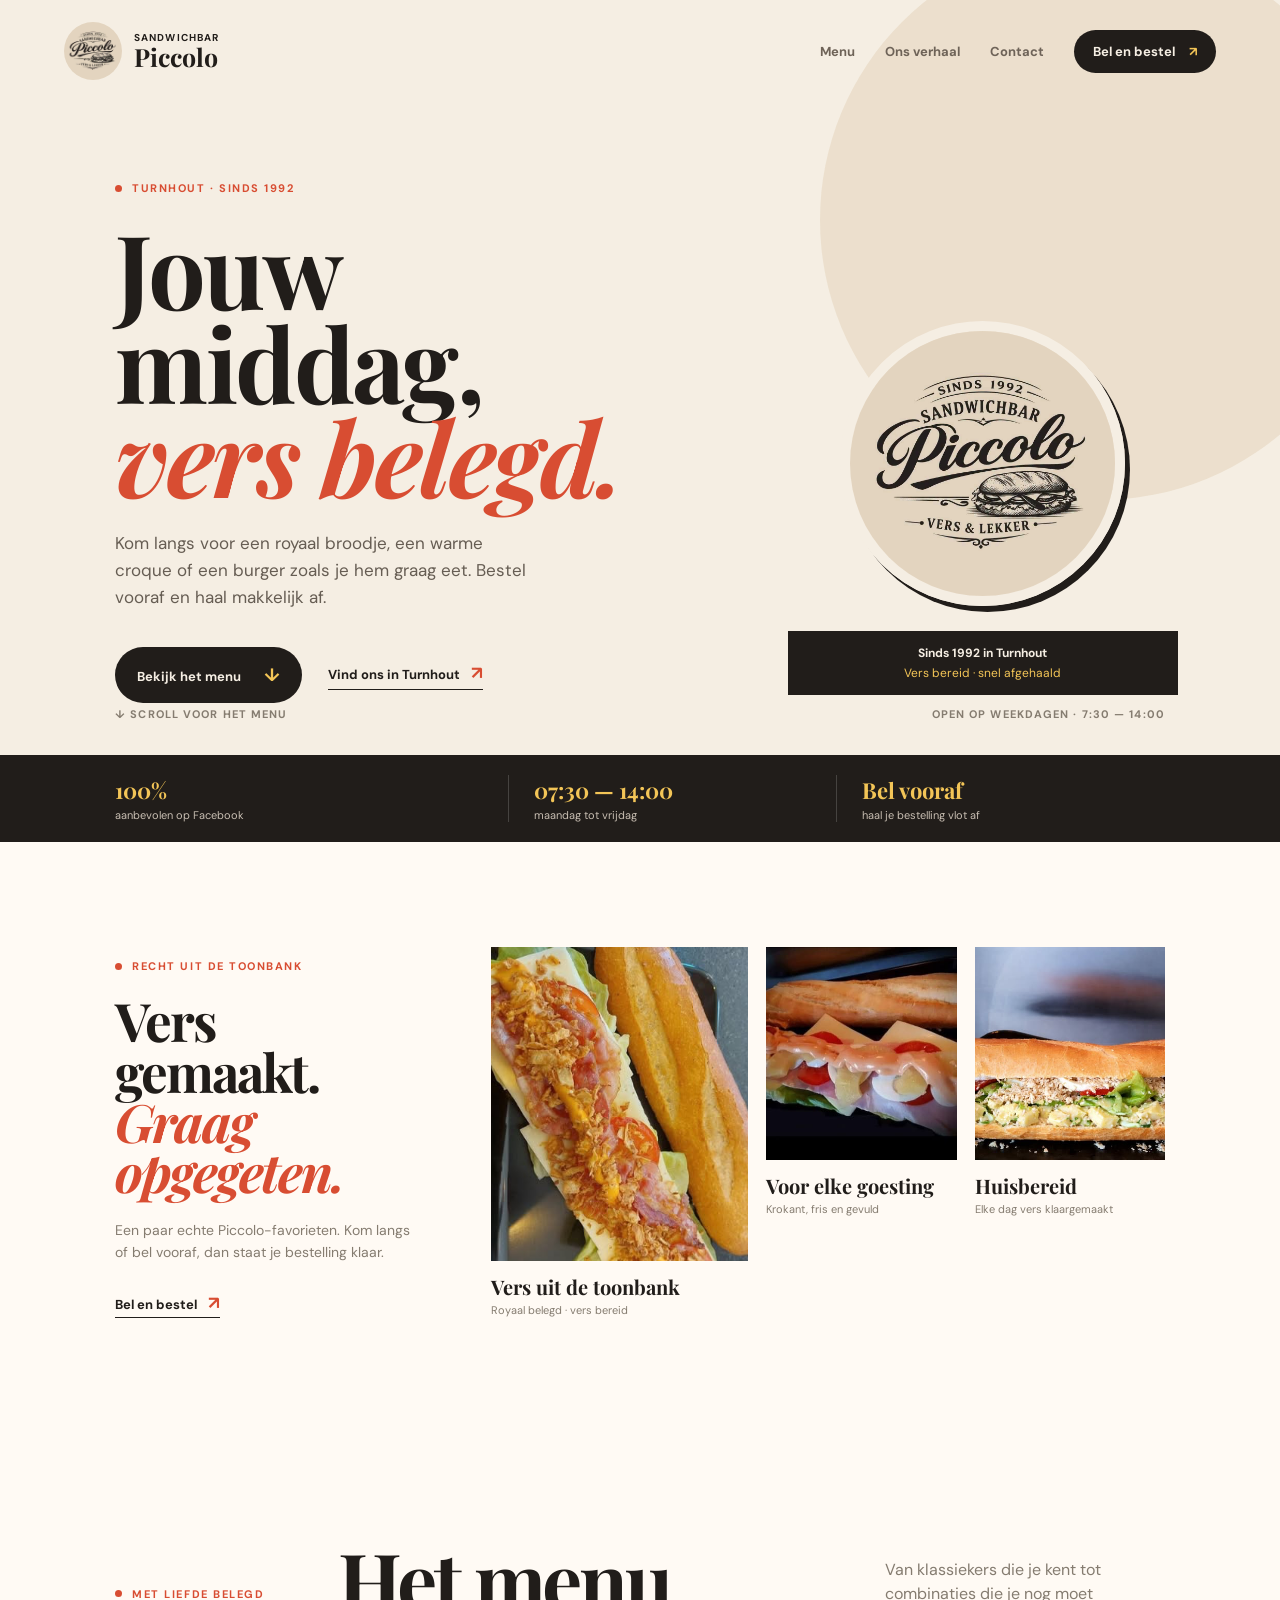
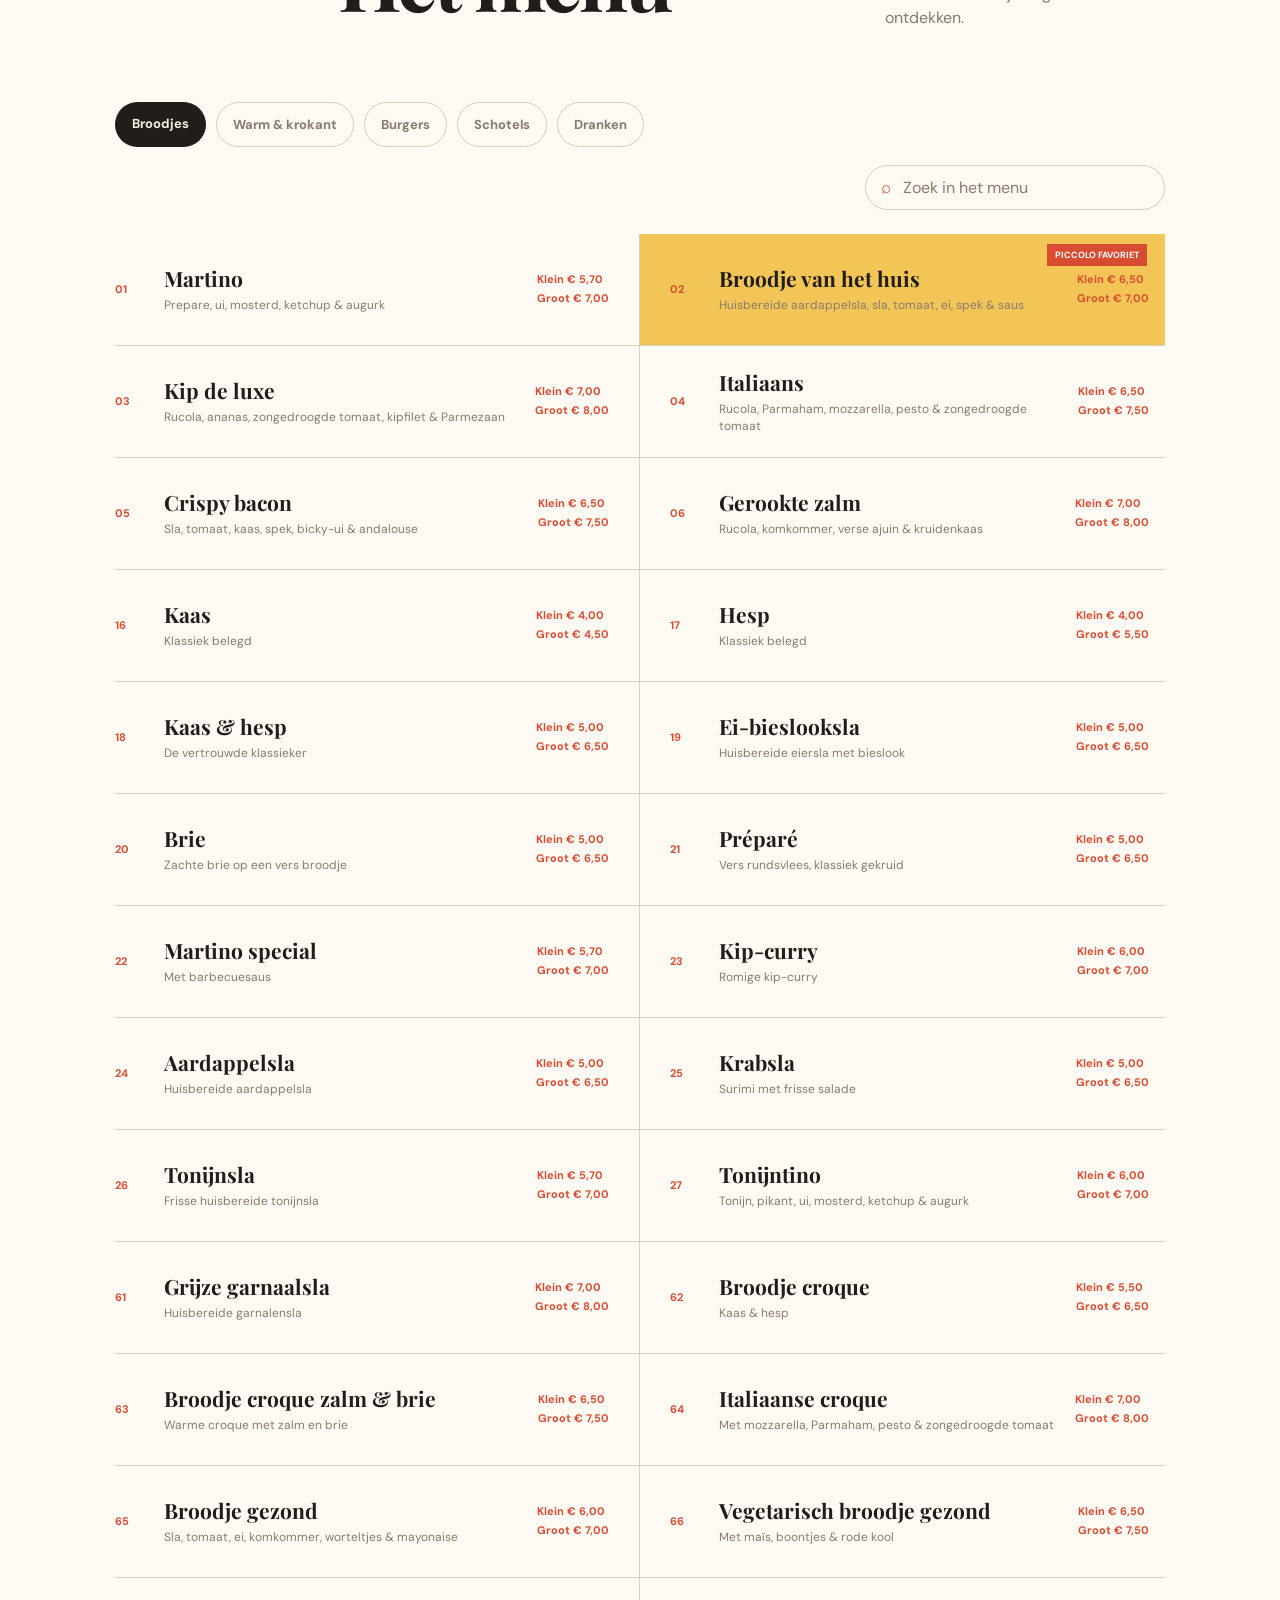
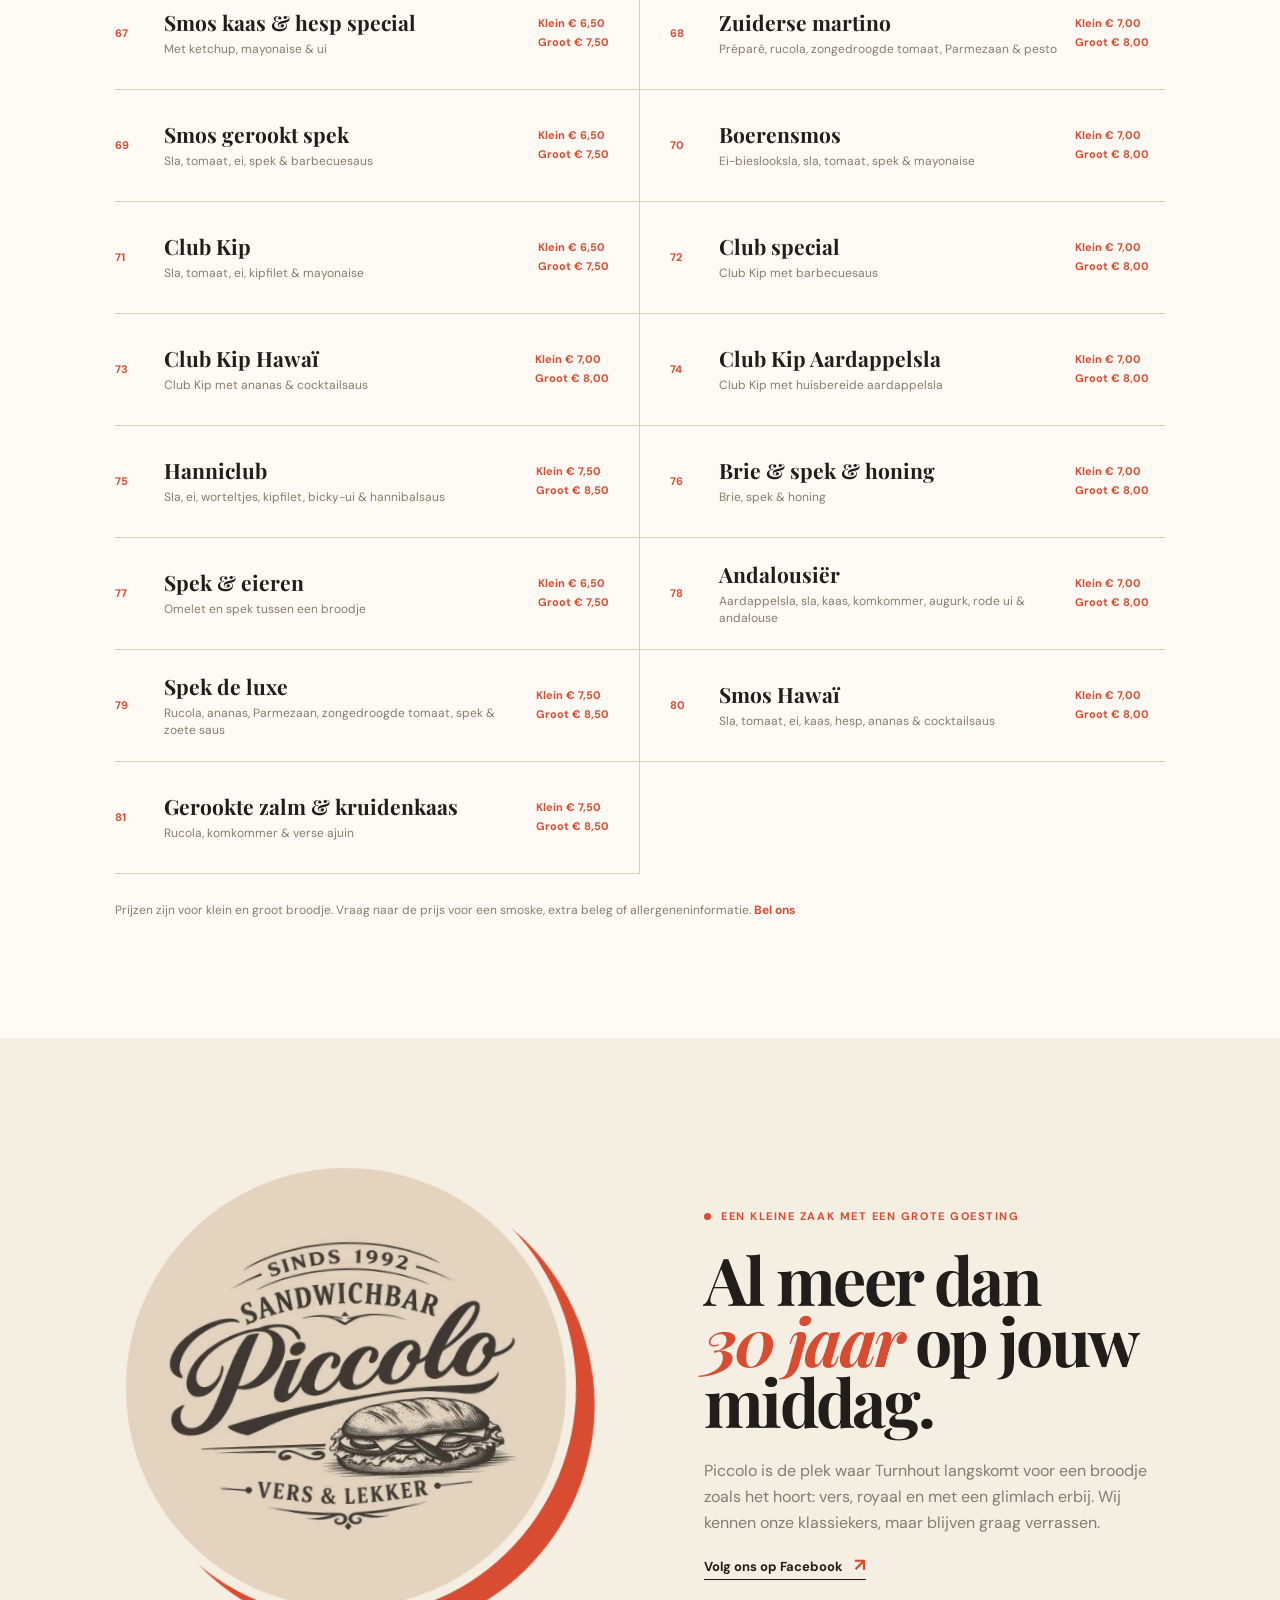
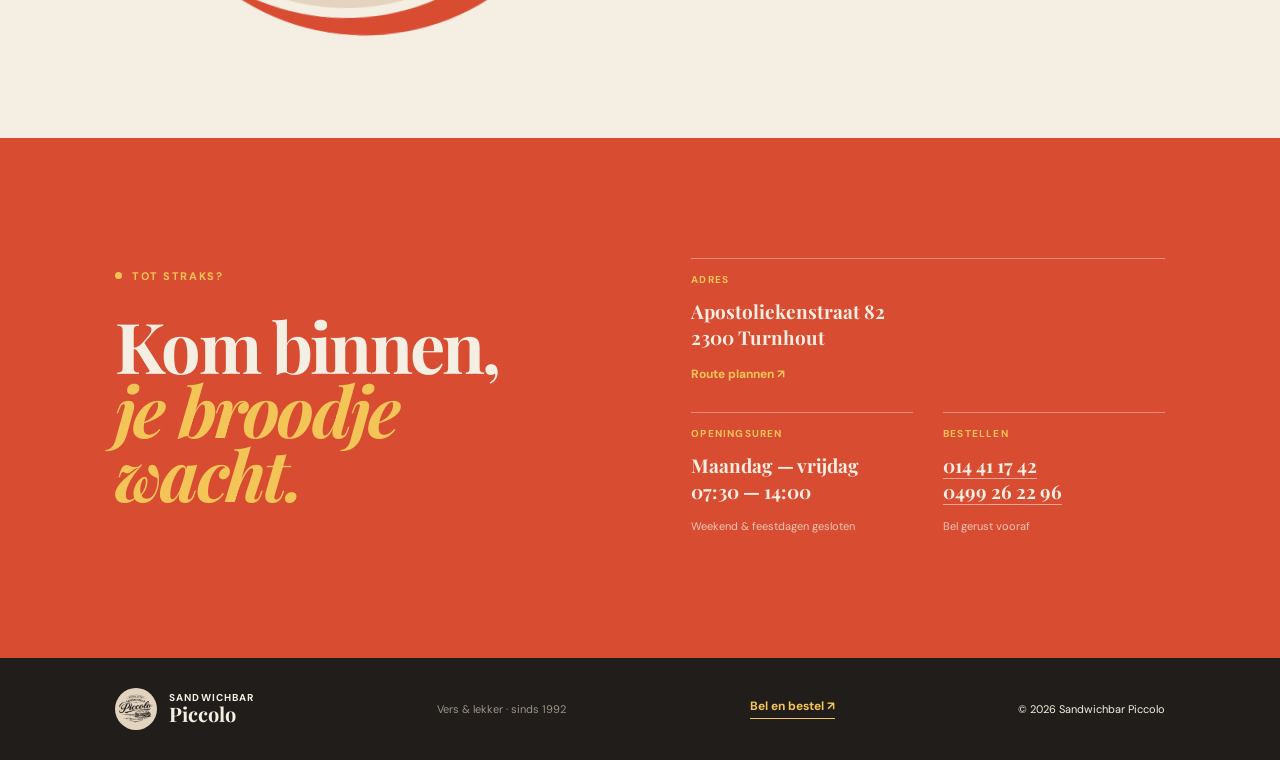
==== commit aa5f0720: "Backup voor Codex verbeteringen" ====
--- a/index.html
+++ b/index.html
@@ -108,7 +108,7 @@
         </div>
         <div class="hero-art reveal reveal-delay">
           <img src="logo.png" alt="Sandwichbar Piccolo logo" />
-          <div class="hero-note" style="position:><strong>Sinds 1992 in Turnhout</strong><span>Vers bereid · snel afgehaald</span></div>
+          <div class="hero-note"><strong>Sinds 1992 in Turnhout</strong><span>Vers bereid · snel afgehaald</span></div>
         </div>
         <div class="hero-bottom"><span>↓ Scroll voor het menu</span><span>Open op weekdagen · 7:30 — 14:00</span></div>
       </section>
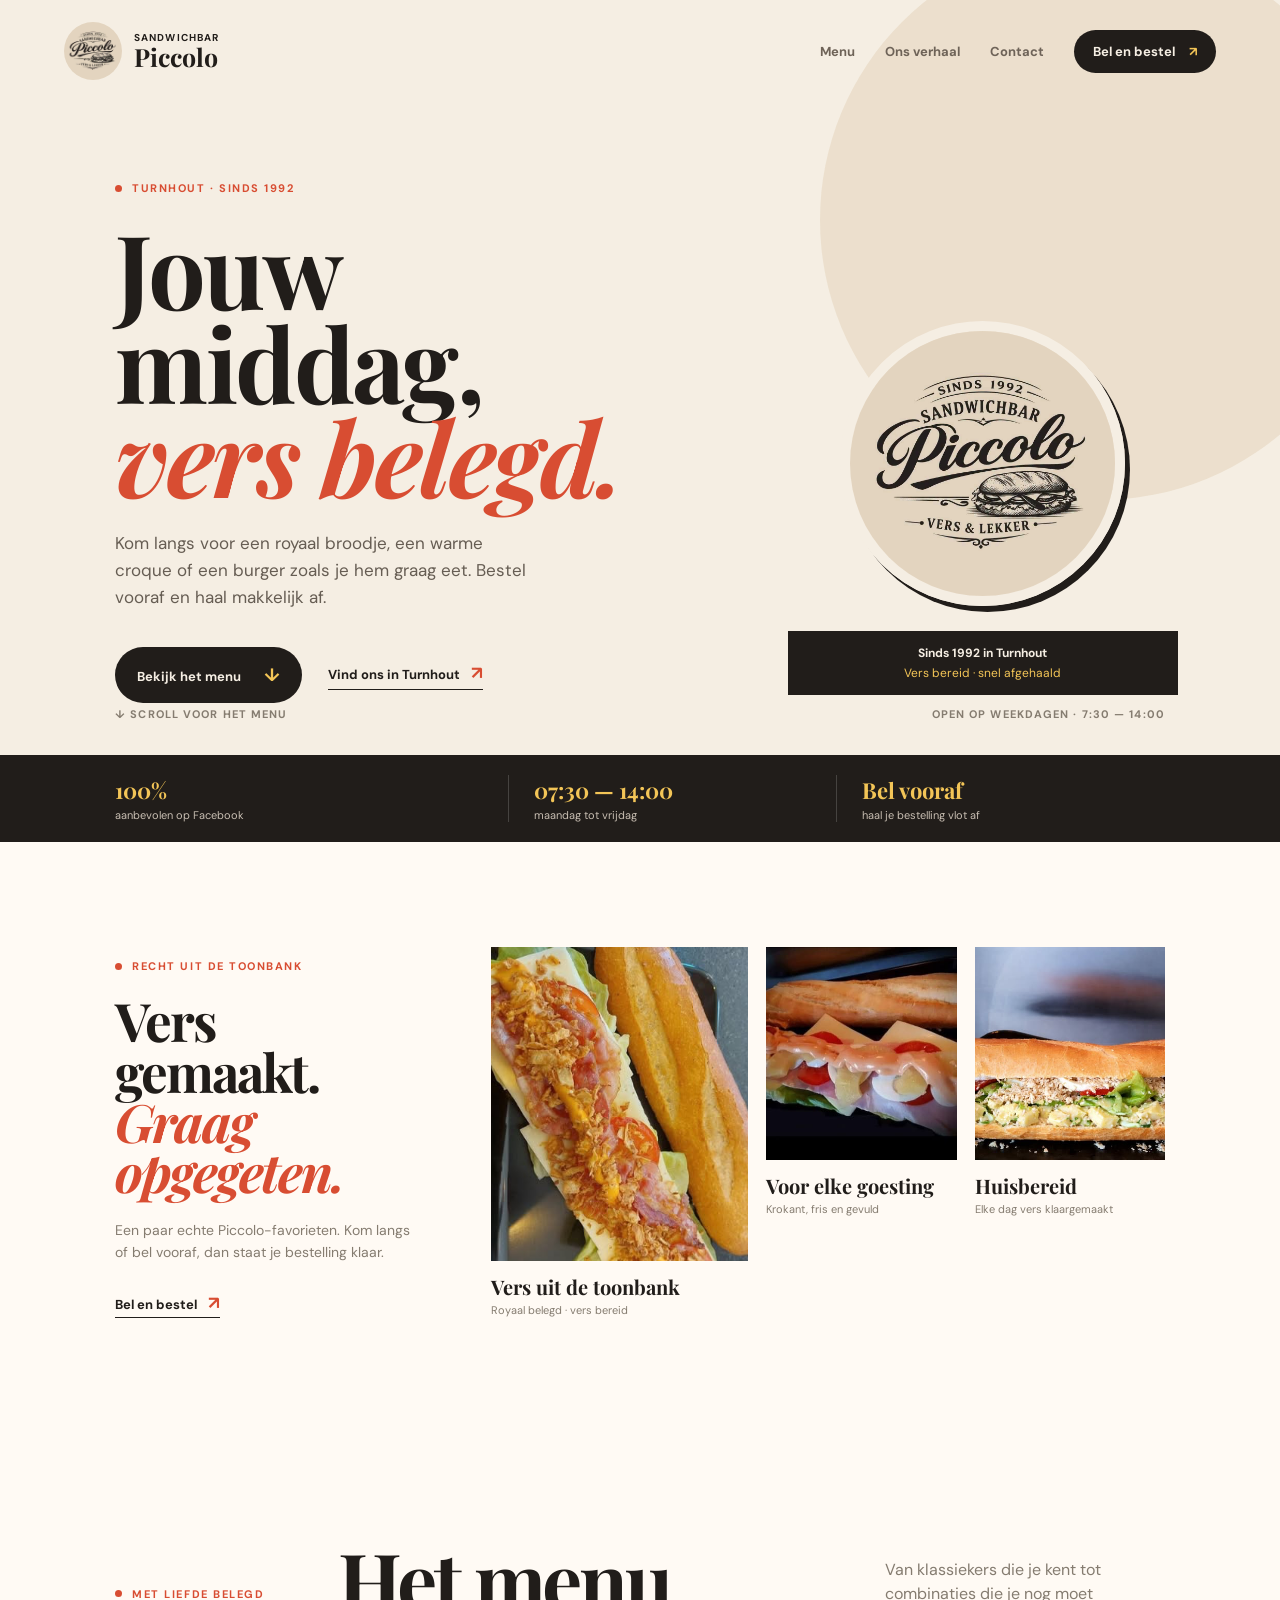
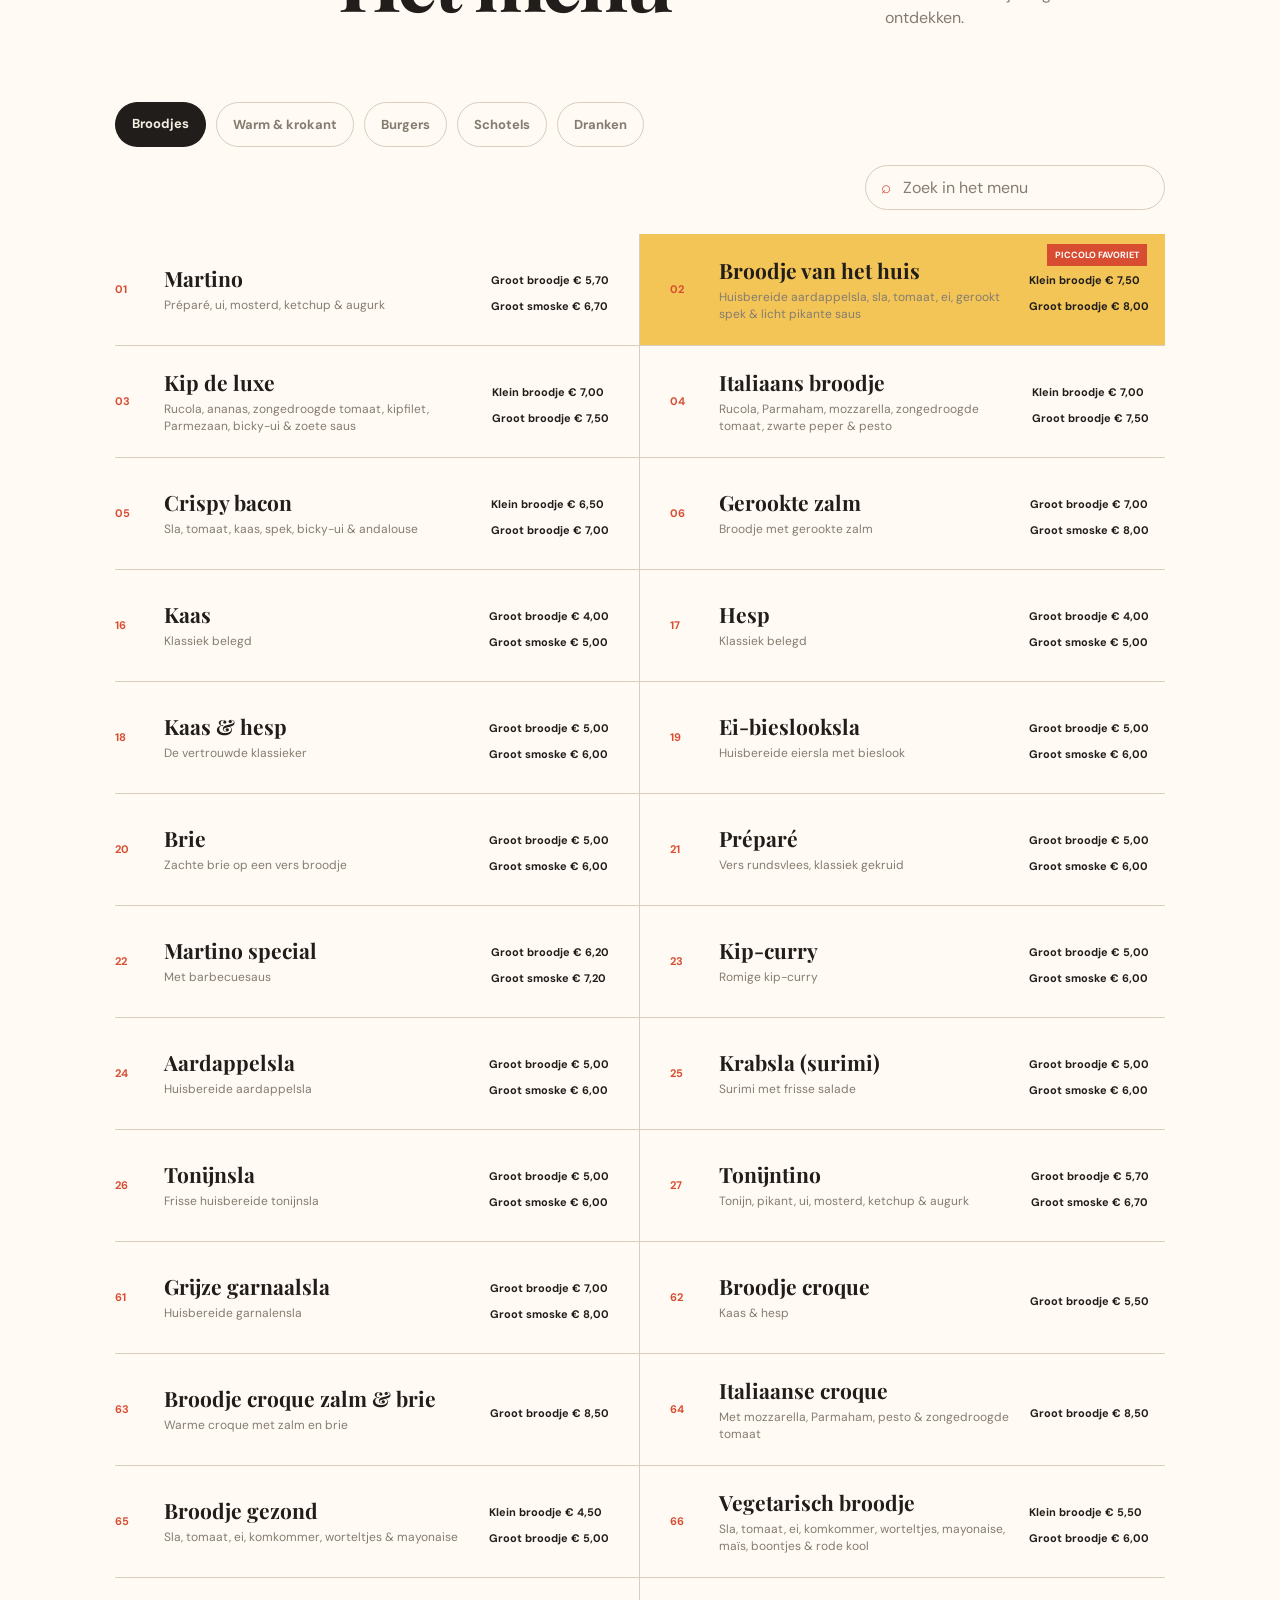
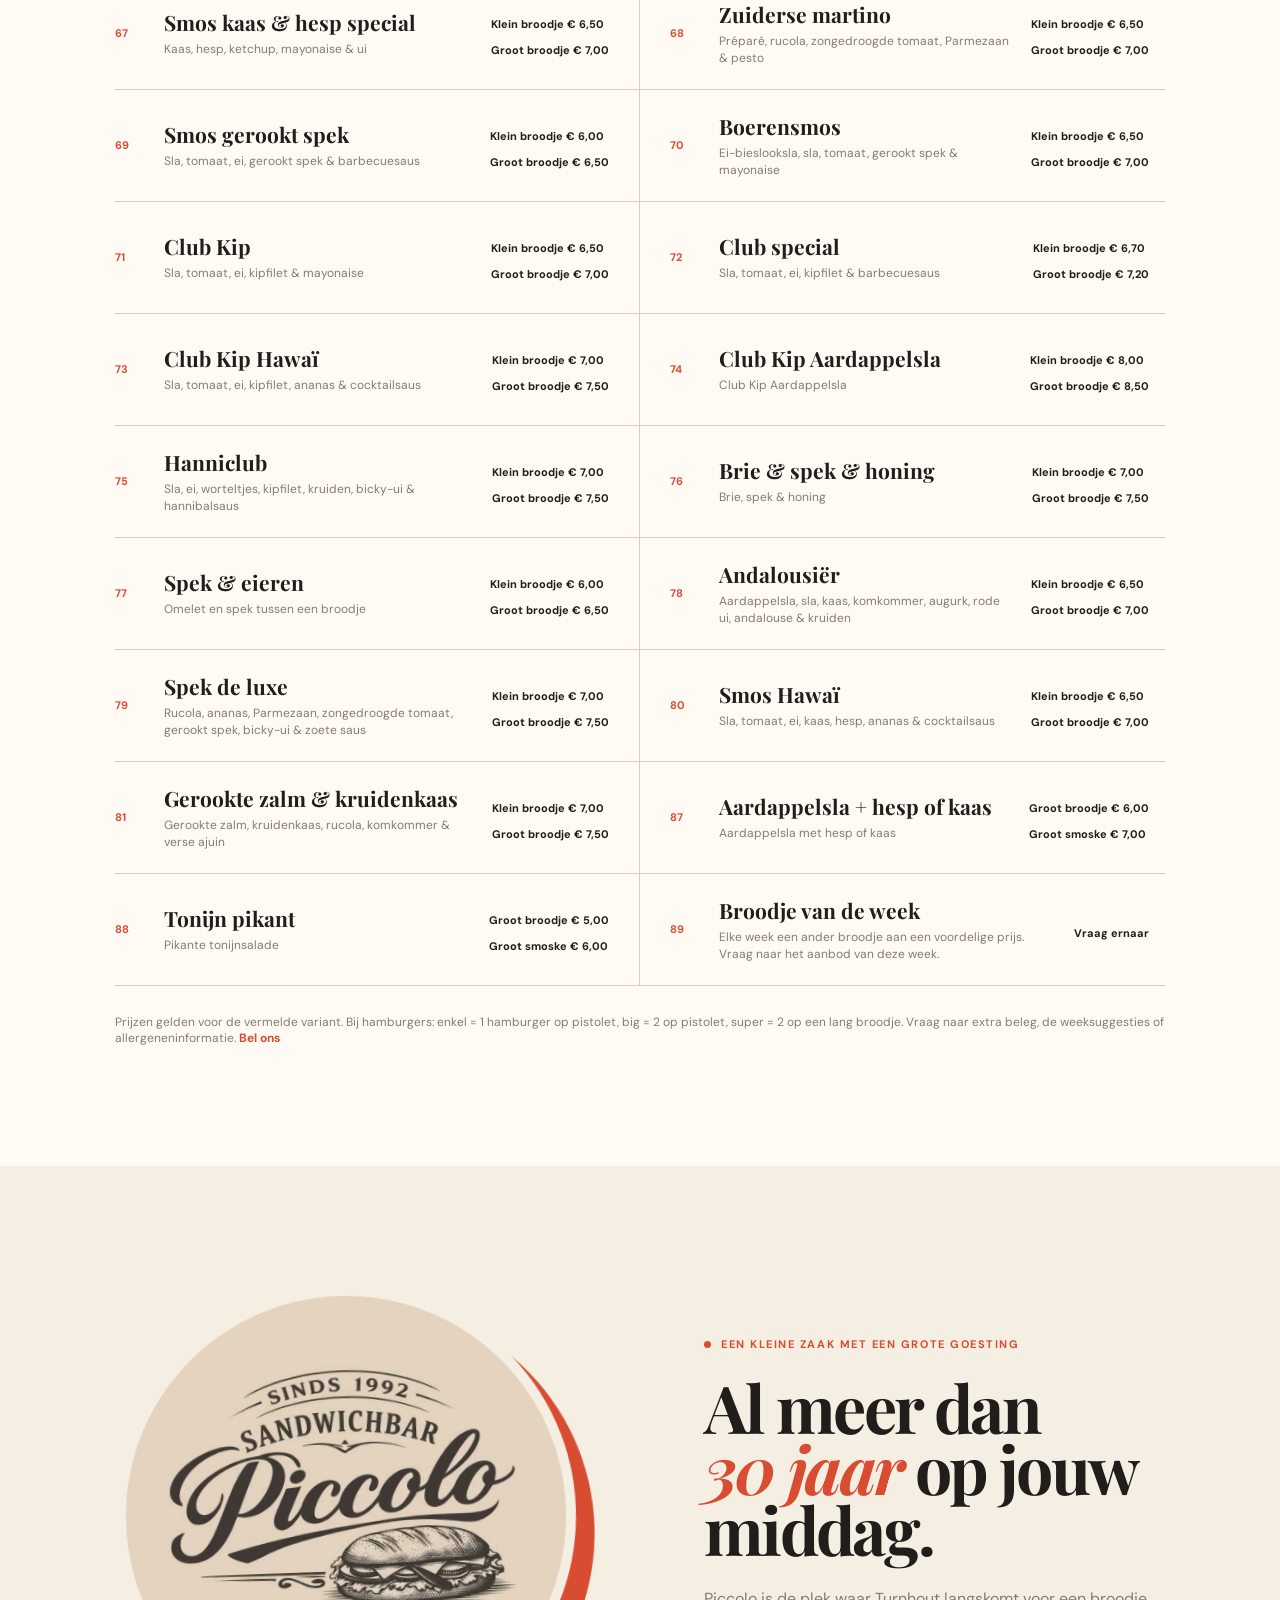
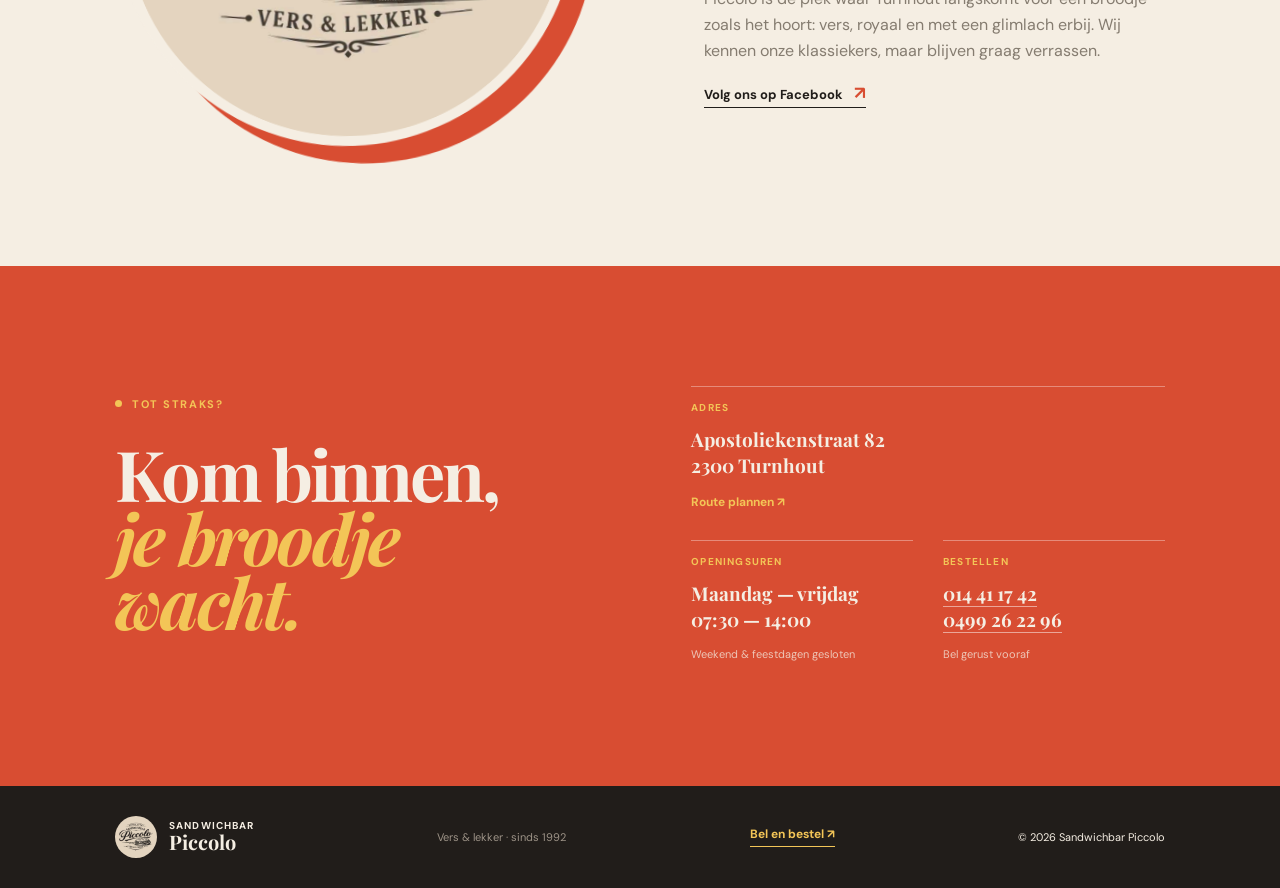
==== commit 472b35b4: "Menu prijzen en responsive versie voor gsm en tablet" ====
--- a/index.html
+++ b/index.html
@@ -22,7 +22,7 @@
       .story-image span { border-radius: 0 18px 0 0; transform: rotate(2deg); }
       @media (max-width: 760px) { .story-image { box-shadow: 10px 10px 0 var(--tomato); height: 310px; width: 310px; } }
       .menu-tabs { gap: 10px; border-bottom: 0; flex-wrap: wrap; }
-      .tab { border: 1px solid var(--line); border-radius: 999px; padding: 12px 16px; transtion: background .2s ease, color .2s ease, transform .2s ease; }
+      .tab { border: 1px solid var(--line); border-radius: 999px; padding: 12px 16px; transition: background .2s ease, color .2s ease, transform .2s ease; }
       .tab:hover { color: var(--tomato); transform: translateY(-2px); }
       .tab.active { background: var(--ink); border-color: var(--ink); color: var(--paper); }
       .menu-item { transition: background .2s ease, padding-left .2s ease, padding-right .2s ease; }
@@ -78,6 +78,7 @@
       .proof-bar span { color: #c8beb2; display: block; font-size: 11px; margin-top: 3px; }
       @media (max-width: 760px) { .proof-bar { gap: 15px; grid-template-columns: 1fr 1fr; padding: 22px 8vw; } .proof-bar > * { padding: 0 12px; } .proof-bar > *:first-child { padding-left: 0; } .proof-bar > *:nth-child(2) { border: 0; padding-right: 0; } .proof-bar > *:last-child { border-top: 1px solid #ffffff2b; grid-column: span 2; padding: 15px 0 0; } }
     </style>
+    <link rel="stylesheet" href="responsive.css" />
     <script src="script.js" defer></script>
   </head>
   <body>
@@ -143,94 +144,110 @@
         </div>
         <label class="menu-search"><span aria-hidden="true">⌕</span><input id="menu-search" type="search" placeholder="Zoek in het menu" aria-label="Zoek in het menu" /></label>
         <div class="menu-grid">
-          <article class="menu-item" data-category="broodjes"><span class="item-number">01</span><div><h3>Martino</h3><p>Prepare, ui, mosterd, ketchup & augurk</p></div><strong>€ 5,00</strong></article>
-          <article class="menu-item featured" data-category="broodjes"><span class="item-number">02</span><div><h3>Broodje van het huis</h3><p>Huisbereide aardappelsla, sla, tomaat, ei, spek & saus</p></div><strong>€ 7,00</strong><span class="badge">Piccolo favoriet</span></article>
-          <article class="menu-item" data-category="broodjes"><span class="item-number">03</span><div><h3>Kip de luxe</h3><p>Rucola, ananas, zongedroogde tomaat, kipfilet & Parmezaan</p></div><strong>€ 7,50</strong></article>
-          <article class="menu-item" data-category="broodjes"><span class="item-number">04</span><div><h3>Italiaans</h3><p>Rucola, Parmaham, mozzarella, pesto & zongedroogde tomaat</p></div><strong>€ 7,00</strong></article>
-          <article class="menu-item" data-category="broodjes"><span class="item-number">05</span><div><h3>Crispy bacon</h3><p>Sla, tomaat, kaas, spek, bicky-ui & andalouse</p></div><strong>€ 7,00</strong></article>
-          <article class="menu-item" data-category="broodjes"><span class="item-number">06</span><div><h3>Gerookte zalm</h3><p>Rucola, komkommer, verse ajuin & kruidenkaas</p></div><strong>€ 8,00</strong></article>
-          <article class="menu-item" data-category="broodjes"><span class="item-number">16</span><div><h3>Kaas</h3><p>Klassiek belegd</p></div><strong>vanaf € 4,00</strong></article>
-          <article class="menu-item" data-category="broodjes"><span class="item-number">17</span><div><h3>Hesp</h3><p>Klassiek belegd</p></div><strong>vanaf € 4,00</strong></article>
-          <article class="menu-item" data-category="broodjes"><span class="item-number">18</span><div><h3>Kaas & hesp</h3><p>De vertrouwde klassieker</p></div><strong>vanaf € 5,00</strong></article>
-          <article class="menu-item" data-category="broodjes"><span class="item-number">19</span><div><h3>Ei-bieslooksla</h3><p>Huisbereide eiersla met bieslook</p></div><strong>vanaf € 5,00</strong></article>
-          <article class="menu-item" data-category="broodjes"><span class="item-number">20</span><div><h3>Brie</h3><p>Zachte brie op een vers broodje</p></div><strong>vanaf € 5,00</strong></article>
-          <article class="menu-item" data-category="broodjes"><span class="item-number">21</span><div><h3>Préparé</h3><p>Vers rundsvlees, klassiek gekruid</p></div><strong>vanaf € 5,00</strong></article>
-          <article class="menu-item" data-category="broodjes"><span class="item-number">22</span><div><h3>Martino special</h3><p>Met barbecuesaus</p></div><strong>vanaf € 5,70</strong></article>
-          <article class="menu-item" data-category="broodjes"><span class="item-number">23</span><div><h3>Kip-curry</h3><p>Romige kip-curry</p></div><strong>vanaf € 5,00</strong></article>
-          <article class="menu-item" data-category="broodjes"><span class="item-number">24</span><div><h3>Aardappelsla</h3><p>Huisbereide aardappelsla</p></div><strong>vanaf € 5,00</strong></article>
-          <article class="menu-item" data-category="broodjes"><span class="item-number">25</span><div><h3>Krabsla</h3><p>Surimi met frisse salade</p></div><strong>vanaf € 5,00</strong></article>
-          <article class="menu-item" data-category="broodjes"><span class="item-number">26</span><div><h3>Tonijnsla</h3><p>Frisse huisbereide tonijnsla</p></div><strong>vanaf € 5,70</strong></article>
-          <article class="menu-item" data-category="broodjes"><span class="item-number">27</span><div><h3>Tonijntino</h3><p>Tonijn, pikant, ui, mosterd, ketchup & augurk</p></div><strong>vanaf € 6,00</strong></article>
-          <article class="menu-item" data-category="broodjes"><span class="item-number">61</span><div><h3>Grijze garnaalsla</h3><p>Huisbereide garnalensla</p></div><strong>vanaf € 6,00</strong></article>
-          <article class="menu-item" data-category="broodjes"><span class="item-number">62</span><div><h3>Broodje croque</h3><p>Kaas & hesp</p></div><strong>vanaf € 5,50</strong></article>
-          <article class="menu-item" data-category="broodjes"><span class="item-number">63</span><div><h3>Broodje croque zalm & brie</h3><p>Warme croque met zalm en brie</p></div><strong>vanaf € 6,50</strong></article>
-          <article class="menu-item" data-category="broodjes"><span class="item-number">64</span><div><h3>Italiaanse croque</h3><p>Met mozzarella, Parmaham, pesto & zongedroogde tomaat</p></div><strong>vanaf € 7,00</strong></article>
-          <article class="menu-item" data-category="broodjes"><span class="item-number">65</span><div><h3>Broodje gezond</h3><p>Sla, tomaat, ei, komkommer, worteltjes & mayonaise</p></div><strong>vanaf € 6,00</strong></article>
-          <article class="menu-item" data-category="broodjes"><span class="item-number">66</span><div><h3>Vegetarisch broodje gezond</h3><p>Met maïs, boontjes & rode kool</p></div><strong>vanaf € 6,50</strong></article>
-          <article class="menu-item" data-category="broodjes"><span class="item-number">67</span><div><h3>Smos kaas & hesp special</h3><p>Met ketchup, mayonaise & ui</p></div><strong>vanaf € 7,00</strong></article>
-          <article class="menu-item" data-category="broodjes"><span class="item-number">68</span><div><h3>Zuiderse martino</h3><p>Préparé, rucola, zongedroogde tomaat, Parmezaan & pesto</p></div><strong>vanaf € 7,00</strong></article>
-          <article class="menu-item" data-category="broodjes"><span class="item-number">69</span><div><h3>Smos gerookt spek</h3><p>Sla, tomaat, ei, spek & barbecuesaus</p></div><strong>vanaf € 7,00</strong></article>
-          <article class="menu-item" data-category="broodjes"><span class="item-number">70</span><div><h3>Boerensmos</h3><p>Ei-bieslooksla, sla, tomaat, spek & mayonaise</p></div><strong>vanaf € 7,00</strong></article>
-          <article class="menu-item" data-category="broodjes"><span class="item-number">71</span><div><h3>Club Kip</h3><p>Sla, tomaat, ei, kipfilet & mayonaise</p></div><strong>vanaf € 7,00</strong></article>
-          <article class="menu-item" data-category="broodjes"><span class="item-number">72</span><div><h3>Club special</h3><p>Club Kip met barbecuesaus</p></div><strong>vanaf € 7,00</strong></article>
-          <article class="menu-item" data-category="broodjes"><span class="item-number">73</span><div><h3>Club Kip Hawaï</h3><p>Club Kip met ananas & cocktailsaus</p></div><strong>vanaf € 7,50</strong></article>
-          <article class="menu-item" data-category="broodjes"><span class="item-number">74</span><div><h3>Club Kip Aardappelsla</h3><p>Club Kip met huisbereide aardappelsla</p></div><strong>vanaf € 7,50</strong></article>
-          <article class="menu-item" data-category="broodjes"><span class="item-number">75</span><div><h3>Hanniclub</h3><p>Sla, ei, worteltjes, kipfilet, bicky-ui & hannibalsaus</p></div><strong>vanaf € 8,00</strong></article>
-          <article class="menu-item" data-category="broodjes"><span class="item-number">76</span><div><h3>Brie & spek & honing</h3><p>Brie, spek & honing</p></div><strong>vanaf € 7,00</strong></article>
-          <article class="menu-item" data-category="broodjes"><span class="item-number">77</span><div><h3>Spek & eieren</h3><p>Omelet en spek tussen een broodje</p></div><strong>vanaf € 7,00</strong></article>
-          <article class="menu-item" data-category="broodjes"><span class="item-number">78</span><div><h3>Andalousiër</h3><p>Aardappelsla, sla, kaas, komkommer, augurk, rode ui & andalouse</p></div><strong>vanaf € 7,00</strong></article>
-          <article class="menu-item" data-category="broodjes"><span class="item-number">79</span><div><h3>Spek de luxe</h3><p>Rucola, ananas, Parmezaan, zongedroogde tomaat, spek & zoete saus</p></div><strong>vanaf € 7,50</strong></article>
-          <article class="menu-item" data-category="broodjes"><span class="item-number">80</span><div><h3>Smos Hawaï</h3><p>Sla, tomaat, ei, kaas, hesp, ananas & cocktailsaus</p></div><strong>vanaf € 7,50</strong></article>
-          <article class="menu-item" data-category="broodjes"><span class="item-number">81</span><div><h3>Gerookte zalm & kruidenkaas</h3><p>Rucola, komkommer & verse ajuin</p></div><strong>vanaf € 8,00</strong></article>
-          <article class="menu-item" data-category="warm"><span class="item-number">07</span><div><h3>Croque Hawaï</h3><p>Kaas, hesp & ananas</p></div><strong>€ 6,00</strong></article>
-          <article class="menu-item" data-category="warm"><span class="item-number">08</span><div><h3>Kipsaté</h3><p>Huisbereid, warm en kruidig</p></div><strong>€ 6,50</strong></article>
-          <article class="menu-item" data-category="warm"><span class="item-number">09</span><div><h3>Spaghetti</h3><p>Grote portie met groentjes, kippengehakt & kaas</p></div><strong>€ 9,50</strong></article>
-          <article class="menu-item" data-category="warm"><span class="item-number">28</span><div><h3>Boulet</h3><p>Warme snack</p></div><strong>vanaf € 4,00</strong></article>
-          <article class="menu-item" data-category="warm"><span class="item-number">29</span><div><h3>Curryworst XL</h3><p>Warme snack</p></div><strong>vanaf € 4,00</strong></article>
-          <article class="menu-item" data-category="warm"><span class="item-number">30</span><div><h3>Mexicano</h3><p>Warme snack</p></div><strong>vanaf € 4,00</strong></article>
-          <article class="menu-item" data-category="warm"><span class="item-number">31</span><div><h3>Viandel</h3><p>Warme snack</p></div><strong>vanaf € 4,00</strong></article>
-          <article class="menu-item" data-category="warm"><span class="item-number">32</span><div><h3>Bockworst</h3><p>Warme snack</p></div><strong>vanaf € 4,00</strong></article>
-          <article class="menu-item" data-category="warm"><span class="item-number">33</span><div><h3>Vleeskroket</h3><p>2 stuks</p></div><strong>vanaf € 5,00</strong></article>
-          <article class="menu-item" data-category="warm"><span class="item-number">34</span><div><h3>Goulashkroket</h3><p>2 stuks</p></div><strong>vanaf € 5,00</strong></article>
-          <article class="menu-item" data-category="warm"><span class="item-number">35</span><div><h3>Kaaskroket</h3><p>3 stuks</p></div><strong>vanaf € 5,00</strong></article>
-          <article class="menu-item" data-category="warm"><span class="item-number">36</span><div><h3>Boerenboulet</h3><p>Groot broodje met huisbereide aardappelsla</p></div><strong>vanaf € 7,00</strong></article>
-          <article class="menu-item" data-category="warm"><span class="item-number">37</span><div><h3>Visburger</h3><p>Pistolet met sla, tomaat & ei</p></div><strong>vanaf € 6,00</strong></article>
-          <article class="menu-item" data-category="warm"><span class="item-number">38</span><div><h3>Kipburger</h3><p>Pistolet met sla, tomaat & ei</p></div><strong>vanaf € 6,00</strong></article>
-          <article class="menu-item" data-category="warm"><span class="item-number">39</span><div><h3>Bicky Burger</h3><p>Met bickysaus</p></div><strong>vanaf € 6,50</strong></article>
-          <article class="menu-item" data-category="warm"><span class="item-number">40</span><div><h3>Bicky Cheese Bacon</h3><p>Met kaas en spek</p></div><strong>vanaf € 7,50</strong></article>
-          <article class="menu-item" data-category="warm"><span class="item-number">82</span><div><h3>Vis XL</h3><p>Groot broodje met sla, tomaat, ei & tartaar</p></div><strong>vanaf € 8,50</strong></article>
-          <article class="menu-item" data-category="warm"><span class="item-number">83</span><div><h3>Kip XL</h3><p>Groot broodje met sla, tomaat, ei & saus</p></div><strong>vanaf € 8,50</strong></article>
-          <article class="menu-item" data-category="warm"><span class="item-number">84</span><div><h3>Bicky Cheese Burger</h3><p>Bicky burger met kaas</p></div><strong>vanaf € 7,00</strong></article>
-          <article class="menu-item" data-category="warm"><span class="item-number">85</span><div><h3>Bicky Boulet</h3><p>Boulet met bickysaus</p></div><strong>vanaf € 7,00</strong></article>
-          <article class="menu-item" data-category="warm"><span class="item-number">86</span><div><h3>Bicky Mexicano</h3><p>Mexicano met bickysaus</p></div><strong>vanaf € 7,50</strong></article>
-          <article class="menu-item" data-category="burgers"><span class="item-number">10</span><div><h3>Cheeseburger</h3><p>Sla, tomaat, smeltkaas, hamburger & cocktailsaus</p></div><strong>€ 6,00</strong></article>
-          <article class="menu-item" data-category="burgers"><span class="item-number">11</span><div><h3>Baconburger</h3><p>Sla, tomaat, kaas, gerookt spek & barbecuesaus</p></div><strong>€ 6,50</strong></article>
-          <article class="menu-item" data-category="burgers"><span class="item-number">12</span><div><h3>Ultra stoomboot</h3><p>2 hamburgers, ananas, smeltkaas & spek</p></div><strong>€ 8,00</strong></article>
-          <article class="menu-item" data-category="burgers"><span class="item-number">41</span><div><h3>Hamburger</h3><p>Hamburger met 1 saus naar keuze</p></div><strong>vanaf € 4,50</strong></article>
-          <article class="menu-item" data-category="burgers"><span class="item-number">42</span><div><h3>Hamburger special</h3><p>Augurk, mayonaise, ketchup & gebakken ui</p></div><strong>vanaf € 5,70</strong></article>
-          <article class="menu-item" data-category="burgers"><span class="item-number">43</span><div><h3>Hawaïburger</h3><p>Sla, tomaat, ananas & cocktailsaus</p></div><strong>vanaf € 5,50</strong></article>
-          <article class="menu-item" data-category="burgers"><span class="item-number">44</span><div><h3>Tropicalburger</h3><p>Ananas, smeltkaas & cocktailsaus</p></div><strong>vanaf € 5,50</strong></article>
-          <article class="menu-item" data-category="burgers"><span class="item-number">45</span><div><h3>Chipieburger</h3><p>Sla, tomaat, ei & saus naar keuze</p></div><strong>vanaf € 5,50</strong></article>
-          <article class="menu-item" data-category="burgers"><span class="item-number">46</span><div><h3>Monacoburger</h3><p>Sla, tomaat, ei, ui, hesp & smeltkaas</p></div><strong>vanaf € 6,50</strong></article>
-          <article class="menu-item" data-category="burgers"><span class="item-number">47</span><div><h3>Stoomboot</h3><p>Sla, tomaat, ei, augurk, 2 hamburgers & saus</p></div><strong>vanaf € 6,50</strong></article>
-          <article class="menu-item" data-category="dranken"><span class="item-number">13</span><div><h3>Koffie</h3><p>Meeneembeker</p></div><strong>€ 3,00</strong></article>
-          <article class="menu-item" data-category="dranken"><span class="item-number">14</span><div><h3>Frisdrank</h3><p>Cola, Cola Zero, Fanta of Ice Tea</p></div><strong>€ 2,70</strong></article>
-          <article class="menu-item" data-category="dranken"><span class="item-number">15</span><div><h3>Red Bull</h3><p>Blikje</p></div><strong>€ 3,70</strong></article>
-          <article class="menu-item" data-category="dranken"><span class="item-number">48</span><div><h3>Capri-Sun</h3><p>Flesje</p></div><strong>€ 2,70</strong></article>
-          <article class="menu-item" data-category="dranken"><span class="item-number">49</span><div><h3>Water</h3><p>Flesje</p></div><strong>€ 2,70</strong></article>
-          <article class="menu-item" data-category="dranken"><span class="item-number">50</span><div><h3>Chocomelk</h3><p>Flesje</p></div><strong>€ 3,20</strong></article>
-          <article class="menu-item" data-category="dranken"><span class="item-number">51</span><div><h3>Vit-hit</h3><p>Flesje</p></div><strong>€ 3,20</strong></article>
-          <article class="menu-item" data-category="dranken"><span class="item-number">52</span><div><h3>Koffie verkeerd</h3><p>Beker</p></div><strong>€ 3,50</strong></article>
-          <article class="menu-item" data-category="schotels"><span class="item-number">53</span><div><h3>Koude schotel natuur</h3><p>Sla, tomaat, ei, komkommer, worteltjes, augurk & aardappelsla</p></div><strong>vanaf € 7,50</strong></article>
-          <article class="menu-item" data-category="schotels"><span class="item-number">54</span><div><h3>Koude schotel met hesp</h3><p>Met een groot broodje of aardappelsla</p></div><strong>vanaf € 7,50</strong></article>
-          <article class="menu-item" data-category="schotels"><span class="item-number">55</span><div><h3>Koude schotel met americain</h3><p>Met een groot broodje of aardappelsla</p></div><strong>vanaf € 8,50</strong></article>
-          <article class="menu-item" data-category="schotels"><span class="item-number">56</span><div><h3>Koude schotel met kip</h3><p>Met een groot broodje of aardappelsla</p></div><strong>vanaf € 9,50</strong></article>
-          <article class="menu-item" data-category="schotels"><span class="item-number">57</span><div><h3>Koude schotel met tonijn</h3><p>Met een groot broodje of aardappelsla</p></div><strong>vanaf € 9,50</strong></article>
-          <article class="menu-item" data-category="schotels"><span class="item-number">58</span><div><h3>Koude schotel met gerookte zalm</h3><p>Met een groot broodje of aardappelsla</p></div><strong>vanaf € 10,00</strong></article>
-          <article class="menu-item" data-category="schotels"><span class="item-number">59</span><div><h3>Koude schotel met grijze garnaalsla</h3><p>Met een groot broodje of aardappelsla</p></div><strong>vanaf € 10,50</strong></article>
-          <article class="menu-item" data-category="schotels"><span class="item-number">60</span><div><h3>Gezonde schotel van de week</h3><p>Elke week een verse, voedzame verrassing</p></div><strong>Vraag ernaar</strong></article>
-        </div>
-        <p class="menu-footnote">Prijzen zijn voor klein en groot broodje. Vraag naar de prijs voor een smoske, extra beleg of allergeneninformatie. <a href="tel:+3214411742">Bel ons</a></p>
+          <article class="menu-item" data-category="broodjes"><span class="item-number">01</span><div><h3>Martino</h3><p>Préparé, ui, mosterd, ketchup &amp; augurk</p></div><strong><span class="price-size">Groot broodje € 5,70</span><br /><span class="price-size">Groot smoske € 6,70</span></strong></article>
+          <article class="menu-item featured" data-category="broodjes"><span class="item-number">02</span><div><h3>Broodje van het huis</h3><p>Huisbereide aardappelsla, sla, tomaat, ei, gerookt spek &amp; licht pikante saus</p></div><strong><span class="price-size">Klein broodje € 7,50</span><br /><span class="price-size">Groot broodje € 8,00</span></strong><span class="badge">Piccolo favoriet</span></article>
+          <article class="menu-item" data-category="broodjes"><span class="item-number">03</span><div><h3>Kip de luxe</h3><p>Rucola, ananas, zongedroogde tomaat, kipfilet, Parmezaan, bicky-ui &amp; zoete saus</p></div><strong><span class="price-size">Klein broodje € 7,00</span><br /><span class="price-size">Groot broodje € 7,50</span></strong></article>
+          <article class="menu-item" data-category="broodjes"><span class="item-number">04</span><div><h3>Italiaans broodje</h3><p>Rucola, Parmaham, mozzarella, zongedroogde tomaat, zwarte peper &amp; pesto</p></div><strong><span class="price-size">Klein broodje € 7,00</span><br /><span class="price-size">Groot broodje € 7,50</span></strong></article>
+          <article class="menu-item" data-category="broodjes"><span class="item-number">05</span><div><h3>Crispy bacon</h3><p>Sla, tomaat, kaas, spek, bicky-ui &amp; andalouse</p></div><strong><span class="price-size">Klein broodje € 6,50</span><br /><span class="price-size">Groot broodje € 7,00</span></strong></article>
+          <article class="menu-item" data-category="broodjes"><span class="item-number">06</span><div><h3>Gerookte zalm</h3><p>Broodje met gerookte zalm</p></div><strong><span class="price-size">Groot broodje € 7,00</span><br /><span class="price-size">Groot smoske € 8,00</span></strong></article>
+          <article class="menu-item" data-category="broodjes"><span class="item-number">16</span><div><h3>Kaas</h3><p>Klassiek belegd</p></div><strong><span class="price-size">Groot broodje € 4,00</span><br /><span class="price-size">Groot smoske € 5,00</span></strong></article>
+          <article class="menu-item" data-category="broodjes"><span class="item-number">17</span><div><h3>Hesp</h3><p>Klassiek belegd</p></div><strong><span class="price-size">Groot broodje € 4,00</span><br /><span class="price-size">Groot smoske € 5,00</span></strong></article>
+          <article class="menu-item" data-category="broodjes"><span class="item-number">18</span><div><h3>Kaas &amp; hesp</h3><p>De vertrouwde klassieker</p></div><strong><span class="price-size">Groot broodje € 5,00</span><br /><span class="price-size">Groot smoske € 6,00</span></strong></article>
+          <article class="menu-item" data-category="broodjes"><span class="item-number">19</span><div><h3>Ei-bieslooksla</h3><p>Huisbereide eiersla met bieslook</p></div><strong><span class="price-size">Groot broodje € 5,00</span><br /><span class="price-size">Groot smoske € 6,00</span></strong></article>
+          <article class="menu-item" data-category="broodjes"><span class="item-number">20</span><div><h3>Brie</h3><p>Zachte brie op een vers broodje</p></div><strong><span class="price-size">Groot broodje € 5,00</span><br /><span class="price-size">Groot smoske € 6,00</span></strong></article>
+          <article class="menu-item" data-category="broodjes"><span class="item-number">21</span><div><h3>Préparé</h3><p>Vers rundsvlees, klassiek gekruid</p></div><strong><span class="price-size">Groot broodje € 5,00</span><br /><span class="price-size">Groot smoske € 6,00</span></strong></article>
+          <article class="menu-item" data-category="broodjes"><span class="item-number">22</span><div><h3>Martino special</h3><p>Met barbecuesaus</p></div><strong><span class="price-size">Groot broodje € 6,20</span><br /><span class="price-size">Groot smoske € 7,20</span></strong></article>
+          <article class="menu-item" data-category="broodjes"><span class="item-number">23</span><div><h3>Kip-curry</h3><p>Romige kip-curry</p></div><strong><span class="price-size">Groot broodje € 5,00</span><br /><span class="price-size">Groot smoske € 6,00</span></strong></article>
+          <article class="menu-item" data-category="broodjes"><span class="item-number">24</span><div><h3>Aardappelsla</h3><p>Huisbereide aardappelsla</p></div><strong><span class="price-size">Groot broodje € 5,00</span><br /><span class="price-size">Groot smoske € 6,00</span></strong></article>
+          <article class="menu-item" data-category="broodjes"><span class="item-number">25</span><div><h3>Krabsla (surimi)</h3><p>Surimi met frisse salade</p></div><strong><span class="price-size">Groot broodje € 5,00</span><br /><span class="price-size">Groot smoske € 6,00</span></strong></article>
+          <article class="menu-item" data-category="broodjes"><span class="item-number">26</span><div><h3>Tonijnsla</h3><p>Frisse huisbereide tonijnsla</p></div><strong><span class="price-size">Groot broodje € 5,00</span><br /><span class="price-size">Groot smoske € 6,00</span></strong></article>
+          <article class="menu-item" data-category="broodjes"><span class="item-number">27</span><div><h3>Tonijntino</h3><p>Tonijn, pikant, ui, mosterd, ketchup &amp; augurk</p></div><strong><span class="price-size">Groot broodje € 5,70</span><br /><span class="price-size">Groot smoske € 6,70</span></strong></article>
+          <article class="menu-item" data-category="broodjes"><span class="item-number">61</span><div><h3>Grijze garnaalsla</h3><p>Huisbereide garnalensla</p></div><strong><span class="price-size">Groot broodje € 7,00</span><br /><span class="price-size">Groot smoske € 8,00</span></strong></article>
+          <article class="menu-item" data-category="broodjes"><span class="item-number">62</span><div><h3>Broodje croque</h3><p>Kaas &amp; hesp</p></div><strong><span class="price-size">Groot broodje € 5,50</span></strong></article>
+          <article class="menu-item" data-category="broodjes"><span class="item-number">63</span><div><h3>Broodje croque zalm &amp; brie</h3><p>Warme croque met zalm en brie</p></div><strong><span class="price-size">Groot broodje € 8,50</span></strong></article>
+          <article class="menu-item" data-category="broodjes"><span class="item-number">64</span><div><h3>Italiaanse croque</h3><p>Met mozzarella, Parmaham, pesto &amp; zongedroogde tomaat</p></div><strong><span class="price-size">Groot broodje € 8,50</span></strong></article>
+          <article class="menu-item" data-category="broodjes"><span class="item-number">65</span><div><h3>Broodje gezond</h3><p>Sla, tomaat, ei, komkommer, worteltjes &amp; mayonaise</p></div><strong><span class="price-size">Klein broodje € 4,50</span><br /><span class="price-size">Groot broodje € 5,00</span></strong></article>
+          <article class="menu-item" data-category="broodjes"><span class="item-number">66</span><div><h3>Vegetarisch broodje</h3><p>Sla, tomaat, ei, komkommer, worteltjes, mayonaise, maïs, boontjes &amp; rode kool</p></div><strong><span class="price-size">Klein broodje € 5,50</span><br /><span class="price-size">Groot broodje € 6,00</span></strong></article>
+          <article class="menu-item" data-category="broodjes"><span class="item-number">67</span><div><h3>Smos kaas &amp; hesp special</h3><p>Kaas, hesp, ketchup, mayonaise &amp; ui</p></div><strong><span class="price-size">Klein broodje € 6,50</span><br /><span class="price-size">Groot broodje € 7,00</span></strong></article>
+          <article class="menu-item" data-category="broodjes"><span class="item-number">68</span><div><h3>Zuiderse martino</h3><p>Préparé, rucola, zongedroogde tomaat, Parmezaan &amp; pesto</p></div><strong><span class="price-size">Klein broodje € 6,50</span><br /><span class="price-size">Groot broodje € 7,00</span></strong></article>
+          <article class="menu-item" data-category="broodjes"><span class="item-number">69</span><div><h3>Smos gerookt spek</h3><p>Sla, tomaat, ei, gerookt spek &amp; barbecuesaus</p></div><strong><span class="price-size">Klein broodje € 6,00</span><br /><span class="price-size">Groot broodje € 6,50</span></strong></article>
+          <article class="menu-item" data-category="broodjes"><span class="item-number">70</span><div><h3>Boerensmos</h3><p>Ei-bieslooksla, sla, tomaat, gerookt spek &amp; mayonaise</p></div><strong><span class="price-size">Klein broodje € 6,50</span><br /><span class="price-size">Groot broodje € 7,00</span></strong></article>
+          <article class="menu-item" data-category="broodjes"><span class="item-number">71</span><div><h3>Club Kip</h3><p>Sla, tomaat, ei, kipfilet &amp; mayonaise</p></div><strong><span class="price-size">Klein broodje € 6,50</span><br /><span class="price-size">Groot broodje € 7,00</span></strong></article>
+          <article class="menu-item" data-category="broodjes"><span class="item-number">72</span><div><h3>Club special</h3><p>Sla, tomaat, ei, kipfilet &amp; barbecuesaus</p></div><strong><span class="price-size">Klein broodje € 6,70</span><br /><span class="price-size">Groot broodje € 7,20</span></strong></article>
+          <article class="menu-item" data-category="broodjes"><span class="item-number">73</span><div><h3>Club Kip Hawaï</h3><p>Sla, tomaat, ei, kipfilet, ananas &amp; cocktailsaus</p></div><strong><span class="price-size">Klein broodje € 7,00</span><br /><span class="price-size">Groot broodje € 7,50</span></strong></article>
+          <article class="menu-item" data-category="broodjes"><span class="item-number">74</span><div><h3>Club Kip Aardappelsla</h3><p>Club Kip Aardappelsla</p></div><strong><span class="price-size">Klein broodje € 8,00</span><br /><span class="price-size">Groot broodje € 8,50</span></strong></article>
+          <article class="menu-item" data-category="broodjes"><span class="item-number">75</span><div><h3>Hanniclub</h3><p>Sla, ei, worteltjes, kipfilet, kruiden, bicky-ui &amp; hannibalsaus</p></div><strong><span class="price-size">Klein broodje € 7,00</span><br /><span class="price-size">Groot broodje € 7,50</span></strong></article>
+          <article class="menu-item" data-category="broodjes"><span class="item-number">76</span><div><h3>Brie &amp; spek &amp; honing</h3><p>Brie, spek &amp; honing</p></div><strong><span class="price-size">Klein broodje € 7,00</span><br /><span class="price-size">Groot broodje € 7,50</span></strong></article>
+          <article class="menu-item" data-category="broodjes"><span class="item-number">77</span><div><h3>Spek &amp; eieren</h3><p>Omelet en spek tussen een broodje</p></div><strong><span class="price-size">Klein broodje € 6,00</span><br /><span class="price-size">Groot broodje € 6,50</span></strong></article>
+          <article class="menu-item" data-category="broodjes"><span class="item-number">78</span><div><h3>Andalousiër</h3><p>Aardappelsla, sla, kaas, komkommer, augurk, rode ui, andalouse &amp; kruiden</p></div><strong><span class="price-size">Klein broodje € 6,50</span><br /><span class="price-size">Groot broodje € 7,00</span></strong></article>
+          <article class="menu-item" data-category="broodjes"><span class="item-number">79</span><div><h3>Spek de luxe</h3><p>Rucola, ananas, Parmezaan, zongedroogde tomaat, gerookt spek, bicky-ui &amp; zoete saus</p></div><strong><span class="price-size">Klein broodje € 7,00</span><br /><span class="price-size">Groot broodje € 7,50</span></strong></article>
+          <article class="menu-item" data-category="broodjes"><span class="item-number">80</span><div><h3>Smos Hawaï</h3><p>Sla, tomaat, ei, kaas, hesp, ananas &amp; cocktailsaus</p></div><strong><span class="price-size">Klein broodje € 6,50</span><br /><span class="price-size">Groot broodje € 7,00</span></strong></article>
+          <article class="menu-item" data-category="broodjes"><span class="item-number">81</span><div><h3>Gerookte zalm &amp; kruidenkaas</h3><p>Gerookte zalm, kruidenkaas, rucola, komkommer &amp; verse ajuin</p></div><strong><span class="price-size">Klein broodje € 7,00</span><br /><span class="price-size">Groot broodje € 7,50</span></strong></article>
+          <article class="menu-item" data-category="broodjes"><span class="item-number">87</span><div><h3>Aardappelsla + hesp of kaas</h3><p>Aardappelsla met hesp of kaas</p></div><strong><span class="price-size">Groot broodje € 6,00</span><br /><span class="price-size">Groot smoske € 7,00</span></strong></article>
+          <article class="menu-item" data-category="broodjes"><span class="item-number">88</span><div><h3>Tonijn pikant</h3><p>Pikante tonijnsalade</p></div><strong><span class="price-size">Groot broodje € 5,00</span><br /><span class="price-size">Groot smoske € 6,00</span></strong></article>
+          <article class="menu-item" data-category="broodjes"><span class="item-number">89</span><div><h3>Broodje van de week</h3><p>Elke week een ander broodje aan een voordelige prijs. Vraag naar het aanbod van deze week.</p></div><strong><span class="price-size">Vraag ernaar</span></strong></article>
+          <article class="menu-item" data-category="warm"><span class="item-number">07</span><div><h3>Croque Hawaï</h3><p>Kaas, hesp &amp; ananas</p></div><strong><span class="price-size">Groot broodje € 6,00</span></strong></article>
+          <article class="menu-item" data-category="warm"><span class="item-number">08</span><div><h3>Kipsaté</h3><p>Huisbereide kipsaté op een groot broodje of groot smoske</p></div><strong><span class="price-size">Groot broodje € 6,00</span><br /><span class="price-size">Groot smoske € 7,00</span></strong></article>
+          <article class="menu-item" data-category="warm"><span class="item-number">09</span><div><h3>Huisbereide spaghetti</h3><p>Grote portie met groentjes, kippengehakt &amp; kaas</p></div><strong>€ 9,50</strong></article>
+          <article class="menu-item" data-category="warm"><span class="item-number">28</span><div><h3>Boulet</h3><p>Warme snack op een groot broodje of groot smoske</p></div><strong><span class="price-size">Groot broodje € 5,50</span><br /><span class="price-size">Groot smoske € 6,50</span></strong></article>
+          <article class="menu-item" data-category="warm"><span class="item-number">29</span><div><h3>Curryworst XL</h3><p>Warme snack op een groot broodje of groot smoske</p></div><strong><span class="price-size">Groot broodje € 5,50</span><br /><span class="price-size">Groot smoske € 6,50</span></strong></article>
+          <article class="menu-item" data-category="warm"><span class="item-number">30</span><div><h3>Mexicano</h3><p>Warme snack op een groot broodje of groot smoske</p></div><strong><span class="price-size">Groot broodje € 5,50</span><br /><span class="price-size">Groot smoske € 6,50</span></strong></article>
+          <article class="menu-item" data-category="warm"><span class="item-number">31</span><div><h3>Viandel</h3><p>Warme snack op een groot broodje of groot smoske</p></div><strong><span class="price-size">Groot broodje € 5,50</span><br /><span class="price-size">Groot smoske € 6,50</span></strong></article>
+          <article class="menu-item" data-category="warm"><span class="item-number">32</span><div><h3>Bockworst</h3><p>Warme snack op een groot broodje of groot smoske</p></div><strong><span class="price-size">Groot broodje € 5,50</span><br /><span class="price-size">Groot smoske € 6,50</span></strong></article>
+          <article class="menu-item" data-category="warm"><span class="item-number">33</span><div><h3>Vleeskroket</h3><p>2 stuks</p></div><strong><span class="price-size">Groot broodje € 6,50</span><br /><span class="price-size">Groot smoske € 7,50</span></strong></article>
+          <article class="menu-item" data-category="warm"><span class="item-number">34</span><div><h3>Goulashkroket</h3><p>2 stuks</p></div><strong><span class="price-size">Groot broodje € 6,50</span><br /><span class="price-size">Groot smoske € 7,50</span></strong></article>
+          <article class="menu-item" data-category="warm"><span class="item-number">35</span><div><h3>Kaaskroket</h3><p>3 stuks</p></div><strong><span class="price-size">Groot broodje € 6,50</span><br /><span class="price-size">Groot smoske € 7,50</span></strong></article>
+          <article class="menu-item" data-category="warm"><span class="item-number">36</span><div><h3>Boerenboulet</h3><p>Groot broodje, huisbereide aardappelsla, sla, tomaat, ei, boulet, augurk &amp; 1 saus naar keuze</p></div><strong>€ 8,00</strong></article>
+          <article class="menu-item" data-category="warm"><span class="item-number">37</span><div><h3>Visburger</h3><p>Pistolet met sla, tomaat &amp; ei</p></div><strong>€ 5,50</strong></article>
+          <article class="menu-item" data-category="warm"><span class="item-number">38</span><div><h3>Kipburger</h3><p>Pistolet met sla, tomaat &amp; ei</p></div><strong>€ 5,50</strong></article>
+          <article class="menu-item" data-category="warm"><span class="item-number">39</span><div><h3>Bicky Burger</h3><p>Met bickysaus</p></div><strong>€ 5,50</strong></article>
+          <article class="menu-item" data-category="warm"><span class="item-number">40</span><div><h3>Bicky Cheese Bacon Burger</h3><p>Met kaas en spek</p></div><strong>€ 7,00</strong></article>
+          <article class="menu-item" data-category="warm"><span class="item-number">82</span><div><h3>Vis XL</h3><p>Groot broodje met sla, tomaat, ei &amp; tartaar</p></div><strong>€ 6,50</strong></article>
+          <article class="menu-item" data-category="warm"><span class="item-number">83</span><div><h3>Kip XL</h3><p>Groot broodje met sla, tomaat, ei &amp; saus</p></div><strong>€ 6,50</strong></article>
+          <article class="menu-item" data-category="warm"><span class="item-number">84</span><div><h3>Bicky Cheese Burger</h3><p>Bicky burger met kaas</p></div><strong>€ 6,00</strong></article>
+          <article class="menu-item" data-category="warm"><span class="item-number">85</span><div><h3>Bicky Boulet</h3><p>Boulet met bickysaus</p></div><strong>€ 6,50</strong></article>
+          <article class="menu-item" data-category="warm"><span class="item-number">86</span><div><h3>Bicky Mexicano</h3><p>Mexicano met bickysaus</p></div><strong>€ 6,50</strong></article>
+          <article class="menu-item" data-category="warm"><span class="item-number">90</span><div><h3>Braadworst</h3><p>Warme snack op een groot broodje of groot smoske</p></div><strong><span class="price-size">Groot broodje € 5,50</span><br /><span class="price-size">Groot smoske € 6,50</span></strong></article>
+          <article class="menu-item" data-category="warm"><span class="item-number">91</span><div><h3>Saté</h3><p>Warme snack op een groot broodje of groot smoske</p></div><strong><span class="price-size">Groot broodje € 6,00</span><br /><span class="price-size">Groot smoske € 7,00</span></strong></article>
+          <article class="menu-item" data-category="warm"><span class="item-number">92</span><div><h3>Curryrol</h3><p>Warme curryrol</p></div><strong>€ 3,00</strong></article>
+          <article class="menu-item" data-category="warm"><span class="item-number">93</span><div><h3>Uitsmijter</h3><p>2 sneden bruin brood, sla, tomaat, komkommer, augurk, mayonaise, 2 spiegeleieren en naar keuze ontvette hesp, gerookt spek of jonge kaas</p></div><strong>€ 7,50</strong></article>
+          <article class="menu-item" data-category="burgers"><span class="item-number">10</span><div><h3>Cheeseburger</h3><p>Sla, tomaat, smeltkaas, hamburger &amp; cocktailsaus</p></div><strong><span class="price-size">Enkel € 5,00</span><br /><span class="price-size">Big € 6,00</span><br /><span class="price-size">Super € 7,00</span></strong></article>
+          <article class="menu-item" data-category="burgers"><span class="item-number">11</span><div><h3>Baconburger</h3><p>Sla, tomaat, hamburger, smeltkaas, gerookt spek &amp; barbecuesaus</p></div><strong><span class="price-size">Enkel € 6,00</span><br /><span class="price-size">Big € 7,00</span><br /><span class="price-size">Super € 8,00</span></strong></article>
+          <article class="menu-item" data-category="burgers"><span class="item-number">12</span><div><h3>Ultra stoomboot</h3><p>Sla, tomaat, ei, augurk, 2 hamburgers, saus, ananas, smeltkaas &amp; gerookt spek</p></div><strong><span class="price-size">Super € 9,00</span></strong></article>
+          <article class="menu-item" data-category="burgers"><span class="item-number">41</span><div><h3>Hamburger</h3><p>Hamburger met 1 saus naar keuze</p></div><strong><span class="price-size">Enkel € 4,50</span><br /><span class="price-size">Big € 5,50</span><br /><span class="price-size">Super € 6,50</span></strong></article>
+          <article class="menu-item" data-category="burgers"><span class="item-number">42</span><div><h3>Hamburger met gebakken ui</h3><p>Augurk, hamburger, mayonaise, ketchup &amp; gebakken ui</p></div><strong><span class="price-size">Enkel € 5,70</span><br /><span class="price-size">Big € 6,70</span><br /><span class="price-size">Super € 7,70</span></strong></article>
+          <article class="menu-item" data-category="burgers"><span class="item-number">43</span><div><h3>Hawaïburger</h3><p>Sla, tomaat, ananas, hamburger &amp; cocktailsaus</p></div><strong><span class="price-size">Enkel € 5,00</span><br /><span class="price-size">Big € 6,00</span><br /><span class="price-size">Super € 7,00</span></strong></article>
+          <article class="menu-item" data-category="burgers"><span class="item-number">44</span><div><h3>Tropicalburger</h3><p>Sla, tomaat, ananas, hamburger, smeltkaas &amp; cocktailsaus</p></div><strong><span class="price-size">Enkel € 5,50</span><br /><span class="price-size">Big € 6,50</span><br /><span class="price-size">Super € 7,50</span></strong></article>
+          <article class="menu-item" data-category="burgers"><span class="item-number">45</span><div><h3>Chipieburger</h3><p>Sla, tomaat, ei, hamburger &amp; saus naar keuze</p></div><strong><span class="price-size">Enkel € 5,00</span><br /><span class="price-size">Big € 6,00</span><br /><span class="price-size">Super € 7,00</span></strong></article>
+          <article class="menu-item" data-category="burgers"><span class="item-number">46</span><div><h3>Monacoburger</h3><p>Sla, tomaat, ei, ui, hesp, hamburger, smeltkaas &amp; saus naar keuze</p></div><strong><span class="price-size">Enkel € 6,50</span><br /><span class="price-size">Big € 7,50</span><br /><span class="price-size">Super € 8,50</span></strong></article>
+          <article class="menu-item" data-category="burgers"><span class="item-number">47</span><div><h3>Stoomboot</h3><p>Sla, tomaat, ei, augurk, 2 hamburgers &amp; saus</p></div><strong><span class="price-size">Super € 7,50</span></strong></article>
+          <article class="menu-item" data-category="dranken"><span class="item-number">13</span><div><h3>Koffie</h3><p>Meeneembeker</p></div><strong><span class="price-size">Meeneembeker € 3,00</span></strong></article>
+          <article class="menu-item" data-category="dranken"><span class="item-number">14</span><div><h3>Cola</h3><p>Cola</p></div><strong><span class="price-size">Blikje € 2,70</span><br /><span class="price-size">Flesje € 3,20</span></strong></article>
+          <article class="menu-item" data-category="dranken"><span class="item-number">15</span><div><h3>Red Bull</h3><p>Blikje</p></div><strong><span class="price-size">Blikje € 3,20</span></strong></article>
+          <article class="menu-item" data-category="dranken"><span class="item-number">48</span><div><h3>Capri-Sun</h3><p>Flesje</p></div><strong><span class="price-size">Flesje € 2,00</span></strong></article>
+          <article class="menu-item" data-category="dranken"><span class="item-number">49</span><div><h3>Water</h3><p>Flesje</p></div><strong><span class="price-size">Flesje € 2,70</span></strong></article>
+          <article class="menu-item" data-category="dranken"><span class="item-number">50</span><div><h3>Chocovit</h3><p>Chocoladedrank</p></div><strong><span class="price-size">Flesje € 3,20</span></strong></article>
+          <article class="menu-item" data-category="dranken"><span class="item-number">52</span><div><h3>Koffie verkeerd</h3><p>Beker</p></div><strong><span class="price-size">Beker € 3,50</span></strong></article>
+          <article class="menu-item" data-category="dranken"><span class="item-number">94</span><div><h3>Cola Zero</h3><p>Cola zonder suiker</p></div><strong><span class="price-size">Blikje € 2,70</span><br /><span class="price-size">Flesje € 3,20</span></strong></article>
+          <article class="menu-item" data-category="dranken"><span class="item-number">95</span><div><h3>Fanta</h3><p>Frisdrank</p></div><strong><span class="price-size">Blikje € 2,70</span></strong></article>
+          <article class="menu-item" data-category="dranken"><span class="item-number">96</span><div><h3>Ice Tea</h3><p>IJsthee</p></div><strong><span class="price-size">Blikje € 3,20</span><br /><span class="price-size">Flesje € 3,70</span></strong></article>
+          <article class="menu-item" data-category="schotels"><span class="item-number">53</span><div><h3>Koude schotel klein — natuur</h3><p>Sla, tomaat, ei, komkommer, worteltjes, augurk, mayonaise, aardappelsla &amp; een groot broodje</p></div><strong>€ 7,50</strong></article>
+          <article class="menu-item" data-category="schotels"><span class="item-number">54</span><div><h3>Koude schotel klein — met hesp</h3><p>Sla, tomaat, ei, komkommer, worteltjes, augurk, mayonaise, aardappelsla &amp; een groot broodje</p></div><strong>€ 8,50</strong></article>
+          <article class="menu-item" data-category="schotels"><span class="item-number">55</span><div><h3>Koude schotel klein — met americain</h3><p>Sla, tomaat, ei, komkommer, worteltjes, augurk, mayonaise, aardappelsla &amp; een groot broodje</p></div><strong>€ 9,50</strong></article>
+          <article class="menu-item" data-category="schotels"><span class="item-number">56</span><div><h3>Koude schotel klein — met kip</h3><p>Sla, tomaat, ei, komkommer, worteltjes, augurk, mayonaise, aardappelsla &amp; een groot broodje</p></div><strong>€ 9,50</strong></article>
+          <article class="menu-item" data-category="schotels"><span class="item-number">57</span><div><h3>Koude schotel klein — met tonijn</h3><p>Sla, tomaat, ei, komkommer, worteltjes, augurk, mayonaise, aardappelsla &amp; een groot broodje. Met een blikje tonijn.</p></div><strong>€ 10,00</strong></article>
+          <article class="menu-item" data-category="schotels"><span class="item-number">58</span><div><h3>Koude schotel klein — met gerookte zalm</h3><p>Sla, tomaat, ei, komkommer, worteltjes, augurk, mayonaise, aardappelsla &amp; een groot broodje</p></div><strong>€ 10,50</strong></article>
+          <article class="menu-item" data-category="schotels"><span class="item-number">59</span><div><h3>Koude schotel klein — met grijze garnaalsla</h3><p>Sla, tomaat, ei, komkommer, worteltjes, augurk, mayonaise, aardappelsla &amp; een groot broodje</p></div><strong>€ 11,50</strong></article>
+          <article class="menu-item" data-category="schotels"><span class="item-number">60</span><div><h3>Gezonde schotel van de week</h3><p>Elke week een verse, voedzame verrassing</p></div><strong><span class="price-size">Vraag ernaar</span></strong></article>
+          <article class="menu-item" data-category="schotels"><span class="item-number">97</span><div><h3>Koude schotel van het huis — natuur</h3><p>Sla, tomaat, ei, komkommer, worteltjes, boontjes, rode kool, maïs, paprika &amp; mayonaise. Naar keuze met een groot broodje of aardappelsla</p></div><strong>€ 7,50</strong></article>
+          <article class="menu-item" data-category="schotels"><span class="item-number">98</span><div><h3>Koude schotel van het huis — met hesp</h3><p>Sla, tomaat, ei, komkommer, worteltjes, boontjes, rode kool, maïs, paprika &amp; mayonaise. Naar keuze met een groot broodje of aardappelsla</p></div><strong>€ 8,50</strong></article>
+          <article class="menu-item" data-category="schotels"><span class="item-number">99</span><div><h3>Koude schotel van het huis — met americain</h3><p>Sla, tomaat, ei, komkommer, worteltjes, boontjes, rode kool, maïs, paprika &amp; mayonaise. Naar keuze met een groot broodje of aardappelsla</p></div><strong>€ 9,50</strong></article>
+          <article class="menu-item" data-category="schotels"><span class="item-number">100</span><div><h3>Koude schotel van het huis — met kip</h3><p>Sla, tomaat, ei, komkommer, worteltjes, boontjes, rode kool, maïs, paprika &amp; mayonaise. Naar keuze met een groot broodje of aardappelsla</p></div><strong>€ 9,50</strong></article>
+          <article class="menu-item" data-category="schotels"><span class="item-number">101</span><div><h3>Koude schotel van het huis — met tonijn</h3><p>Sla, tomaat, ei, komkommer, worteltjes, boontjes, rode kool, maïs, paprika &amp; mayonaise. Naar keuze met een groot broodje of aardappelsla. Met een blikje tonijn.</p></div><strong>€ 10,00</strong></article>
+          <article class="menu-item" data-category="schotels"><span class="item-number">102</span><div><h3>Koude schotel van het huis — met gerookte zalm</h3><p>Sla, tomaat, ei, komkommer, worteltjes, boontjes, rode kool, maïs, paprika &amp; mayonaise. Naar keuze met een groot broodje of aardappelsla</p></div><strong>€ 10,50</strong></article>
+          <article class="menu-item" data-category="schotels"><span class="item-number">103</span><div><h3>Koude schotel van het huis — met grijze garnaalsla</h3><p>Sla, tomaat, ei, komkommer, worteltjes, boontjes, rode kool, maïs, paprika &amp; mayonaise. Naar keuze met een groot broodje of aardappelsla</p></div><strong>€ 11,50</strong></article>
+        </div>
+        <p class="menu-footnote">Prijzen gelden voor de vermelde variant. Bij hamburgers: enkel = 1 hamburger op pistolet, big = 2 op pistolet, super = 2 op een lang broodje. Vraag naar extra beleg, de weeksuggesties of allergeneninformatie. <a href="tel:+3214411742">Bel ons</a></p>
       </section>
 
       <section id="verhaal" class="story-section section-pad">
--- a/responsive.css
+++ b/responsive.css
@@ -0,0 +1,121 @@
+/* Tablet and phone layouts; loaded after the existing desktop styles. */
+@media (max-width: 1100px) {
+  .site-header { position: relative; padding: 16px 5vw; }
+  .hero {
+    display: grid;
+    grid-template-columns: minmax(0, 1.3fr) minmax(0, 1fr);
+    align-items: center;
+    gap: 36px;
+    min-height: 0;
+    padding: 64px 5vw 32px;
+  }
+  .hero-copy, .hero-art { min-width: 0; }
+  .hero h1 { font-size: clamp(48px, 6.8vw, 76px); }
+  .hero-art { position: relative; bottom: auto; right: auto; width: 100%; }
+  .hero-art img { width: min(100%, 285px); height: auto; aspect-ratio: 1; }
+  .hero-actions { flex-wrap: wrap; gap: 20px; }
+  .hero-bottom {
+    position: relative;
+    bottom: auto;
+    left: auto;
+    right: auto;
+    grid-column: 1 / -1;
+    gap: 20px;
+    flex-wrap: wrap;
+    z-index: 1;
+  }
+  .section-pad { padding: 72px 5vw; }
+  .food-showcase { grid-template-columns: minmax(0, 1fr); padding: 72px 5vw; gap: 32px; }
+  .showcase-intro { max-width: 560px; }
+  .food-grid { grid-template-columns: repeat(3, minmax(0, 1fr)); }
+  .food-card img, .food-card-large img { aspect-ratio: 1 / 1.12; }
+  .proof-bar { padding: 24px 5vw; }
+  .proof-bar > * { min-width: 0; padding: 0 16px; }
+  .section-heading { display: block; margin-bottom: 32px; }
+  .section-heading h2 { width: auto; font-size: 64px; margin: 20px 0; }
+  .section-heading > p:last-child { max-width: 540px; }
+  .menu-grid { grid-template-columns: repeat(2, minmax(0, 1fr)); gap: 0 24px; }
+  .menu-item,
+  .menu-item:nth-child(odd),
+  .menu-item:nth-child(even) {
+    grid-template-columns: 24px minmax(0, 1fr);
+    gap: 8px 12px;
+    border-right: 0;
+    padding: 20px 12px;
+  }
+  .menu-item > div { min-width: 0; }
+  .menu-item h3 { font-size: 21px; overflow-wrap: anywhere; }
+  .menu-item p { font-size: 14px; line-height: 1.5; }
+  .menu-item > strong { grid-column: 2; white-space: normal; }
+  .menu-item .price-size { font-size: 13px; line-height: 1.8; }
+  .menu-item.featured { padding-top: 44px; }
+  .menu-footnote { font-size: 14px; line-height: 1.6; }
+  .menu-tabs { gap: 10px; }
+  .tab { flex-shrink: 0; min-height: 44px; }
+  .menu-search { min-height: 48px; }
+  .menu-search input { font-size: 16px; }
+  .story-section { gap: 5vw; grid-template-columns: repeat(2, minmax(0, 1fr)); }
+  .story-image { width: 100%; max-width: 360px; height: auto; }
+  .story-copy h2, .contact-section h2 { font-size: clamp(38px, 5vw, 56px); }
+  .contact-section { grid-template-columns: minmax(0, 1fr); gap: 32px; }
+  .contact-details { grid-template-columns: repeat(3, minmax(0, 1fr)); gap: 24px; }
+  .contact-details div:first-child { grid-column: auto; }
+  .contact-details strong { font-size: 18px; }
+  .contact-details small { font-size: 13px; line-height: 1.5; }
+  .site-footer { flex-wrap: wrap; gap: 24px; padding: 32px 5vw; }
+}
+
+@media (max-width: 760px) {
+  body { padding-bottom: 0; }
+  .site-header { gap: 12px; }
+  .menu-toggle { min-height: 44px; padding: 8px; flex-shrink: 0; }
+  .site-nav { top: 100%; max-height: 70vh; overflow-y: auto; }
+  .site-nav a { display: flex; align-items: center; min-height: 44px; }
+  .hero { grid-template-columns: minmax(0, 1fr); gap: 32px; padding: 36px 6vw 28px; }
+  .hero h1 { font-size: clamp(44px, 10vw, 68px); }
+  .hero-text { font-size: 16px; max-width: 540px; }
+  .hero-art { max-width: 300px; justify-self: center; }
+  .hero-art img { width: min(75%, 230px); }
+  .hero-note { font-size: 12px; }
+  .hero:after { width: 340px; height: 340px; top: auto; bottom: 20px; right: -130px; }
+  .hero-actions { align-items: flex-start; gap: 18px; margin-top: 24px; }
+  .hero-bottom { font-size: 10px; }
+  .section-pad, .food-showcase { padding: 56px 6vw; }
+  .showcase-intro { margin-bottom: 28px; max-width: none; }
+  .showcase-intro h2 { font-size: clamp(38px, 9vw, 48px); }
+  .food-grid { grid-template-columns: repeat(2, minmax(0, 1fr)); gap: 24px 14px; }
+  .food-card-large { grid-row: auto; grid-column: 1 / -1; }
+  .food-card-large img { aspect-ratio: 4 / 3; }
+  .food-card figcaption strong { font-size: 18px; }
+  .food-card figcaption span { font-size: 12px; }
+  .proof-bar { padding: 24px 6vw; grid-template-columns: repeat(2, minmax(0, 1fr)); }
+  .proof-bar strong { font-size: clamp(18px, 4.5vw, 22px); }
+  .proof-bar span { font-size: 12px; line-height: 1.5; }
+  .section-heading h2 { font-size: 52px; }
+  .menu-grid { display: block; }
+  .menu-tabs { flex-wrap: nowrap; overflow-x: auto; padding: 4px 0 10px; }
+  .menu-search { max-width: none; }
+  .menu-item:hover { padding-left: 12px; }
+  .story-section { display: block; }
+  .story-image { width: min(100%, 310px); height: auto; margin: 0 auto 40px; }
+  .story-copy { max-width: none; }
+  .story-copy h2, .contact-section h2 { font-size: clamp(36px, 8.5vw, 52px); }
+  .contact-section h2 { margin-bottom: 32px; }
+  .contact-details { grid-template-columns: repeat(2, minmax(0, 1fr)); gap: 28px 16px; }
+  .contact-details div:first-child { grid-column: 1 / -1; }
+  .contact-details strong { font-size: 17px; }
+  .site-footer { padding: 32px 6vw calc(112px + env(safe-area-inset-bottom, 0px)); }
+  .mobile-order {
+    gap: 8px;
+    flex-wrap: wrap;
+    min-height: 60px;
+    padding: 16px 6vw calc(16px + env(safe-area-inset-bottom, 0px));
+  }
+  .mobile-order span { font-size: 12px; }
+}
+
+@media (max-width: 380px) {
+  .contact-details { grid-template-columns: minmax(0, 1fr); }
+  .brand { gap: 8px; }
+  .brand strong { font-size: 20px; }
+}
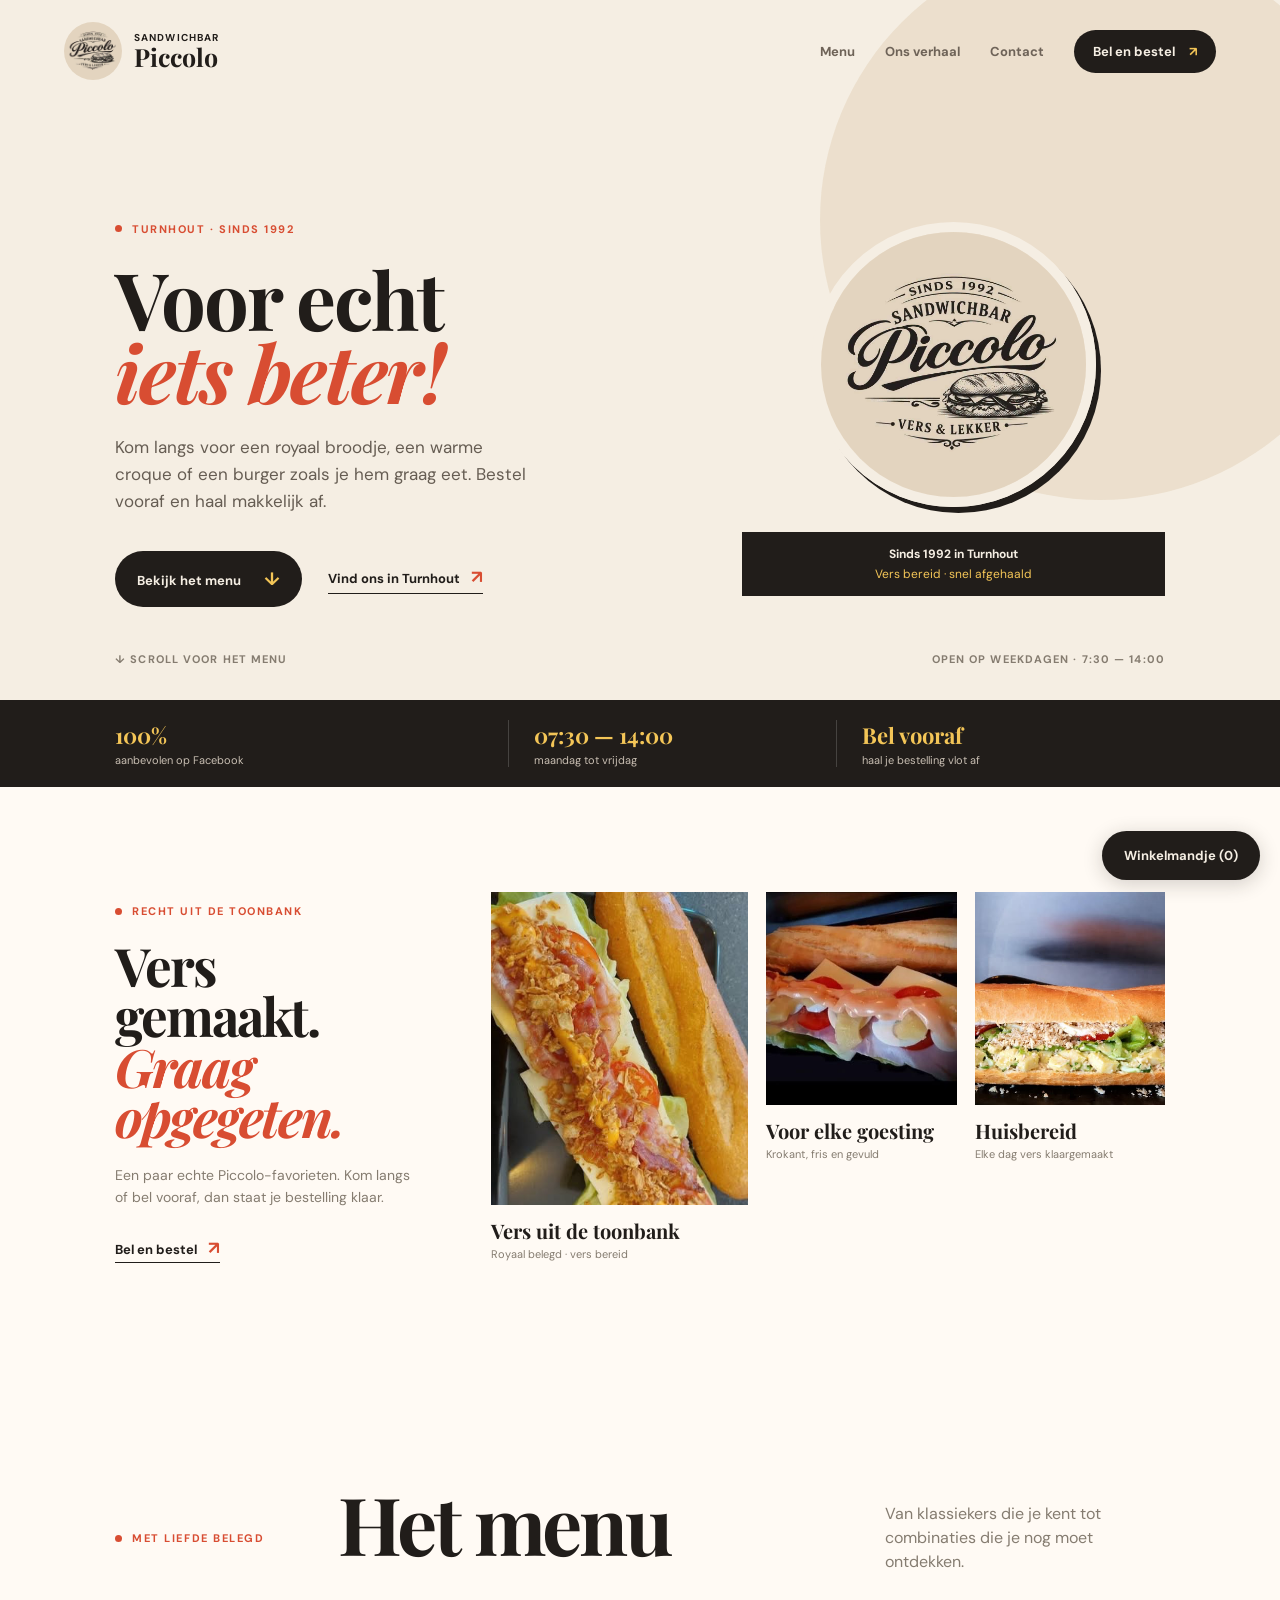
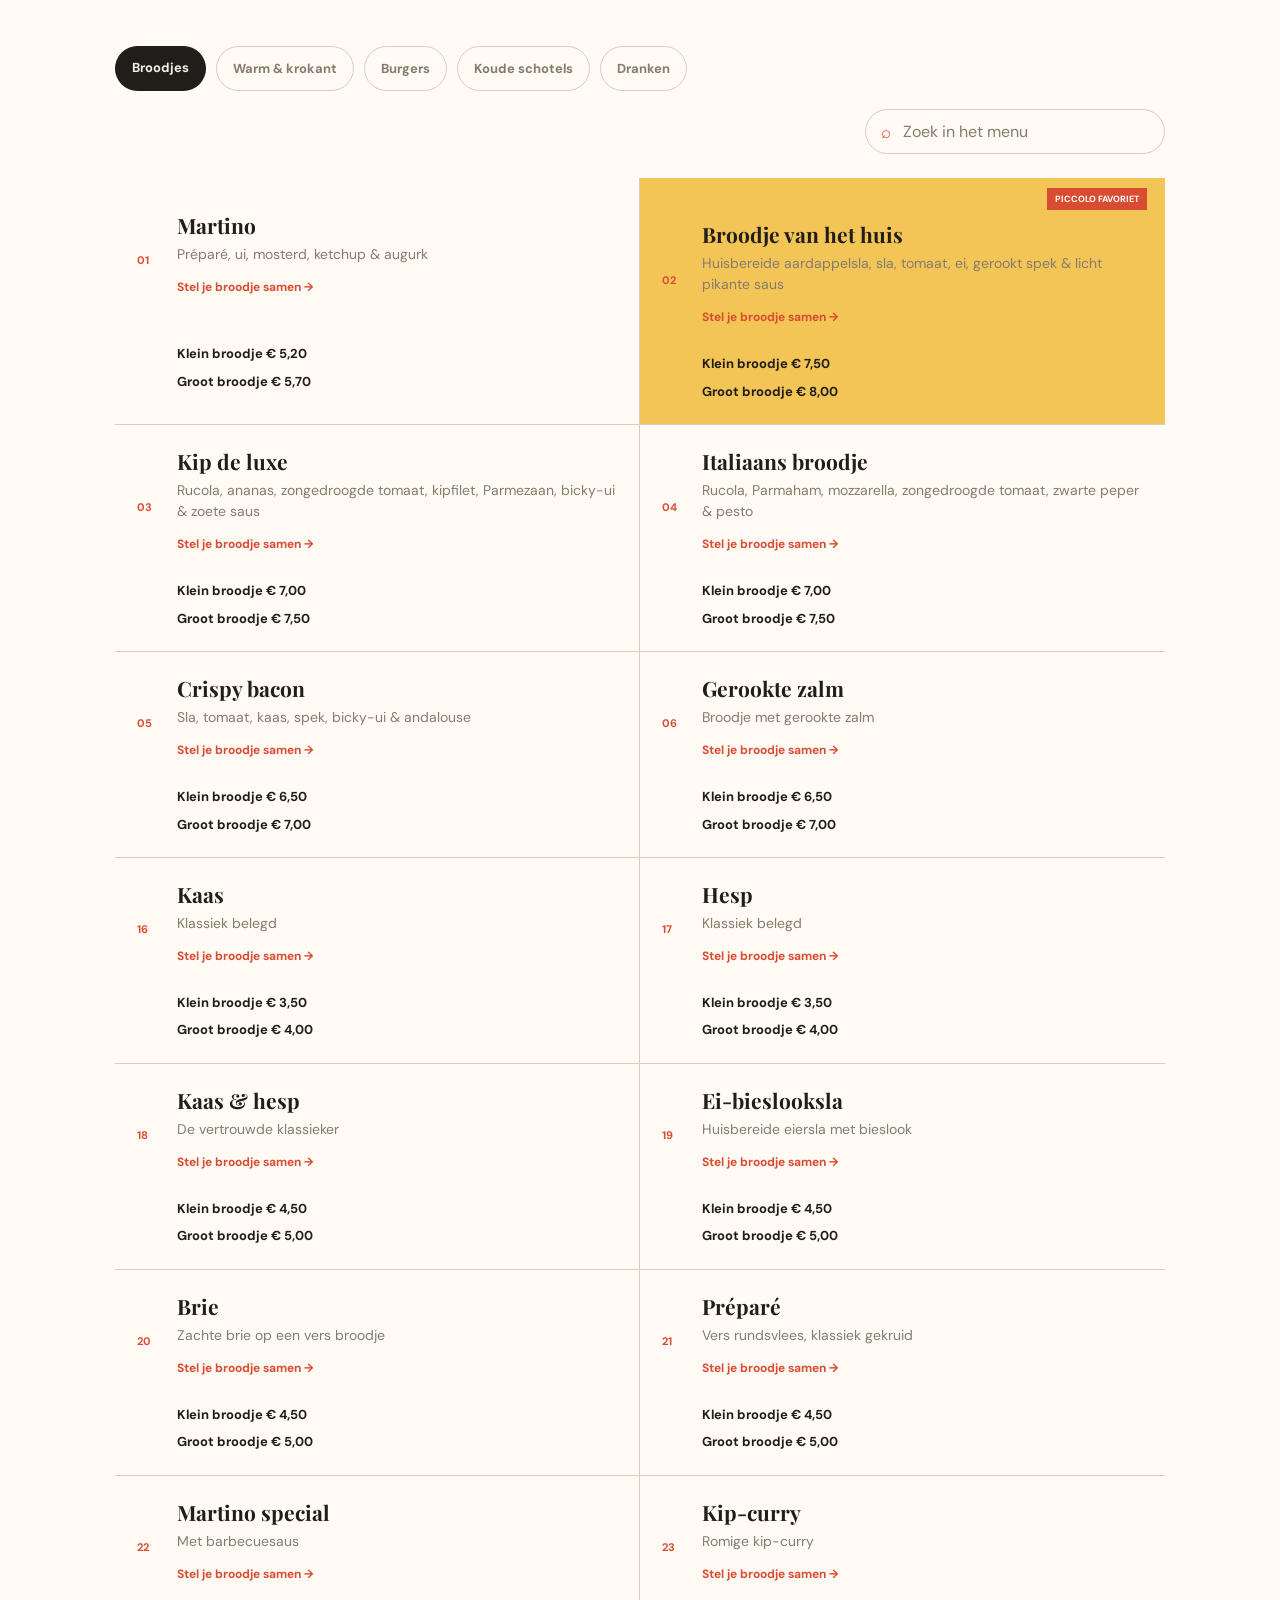
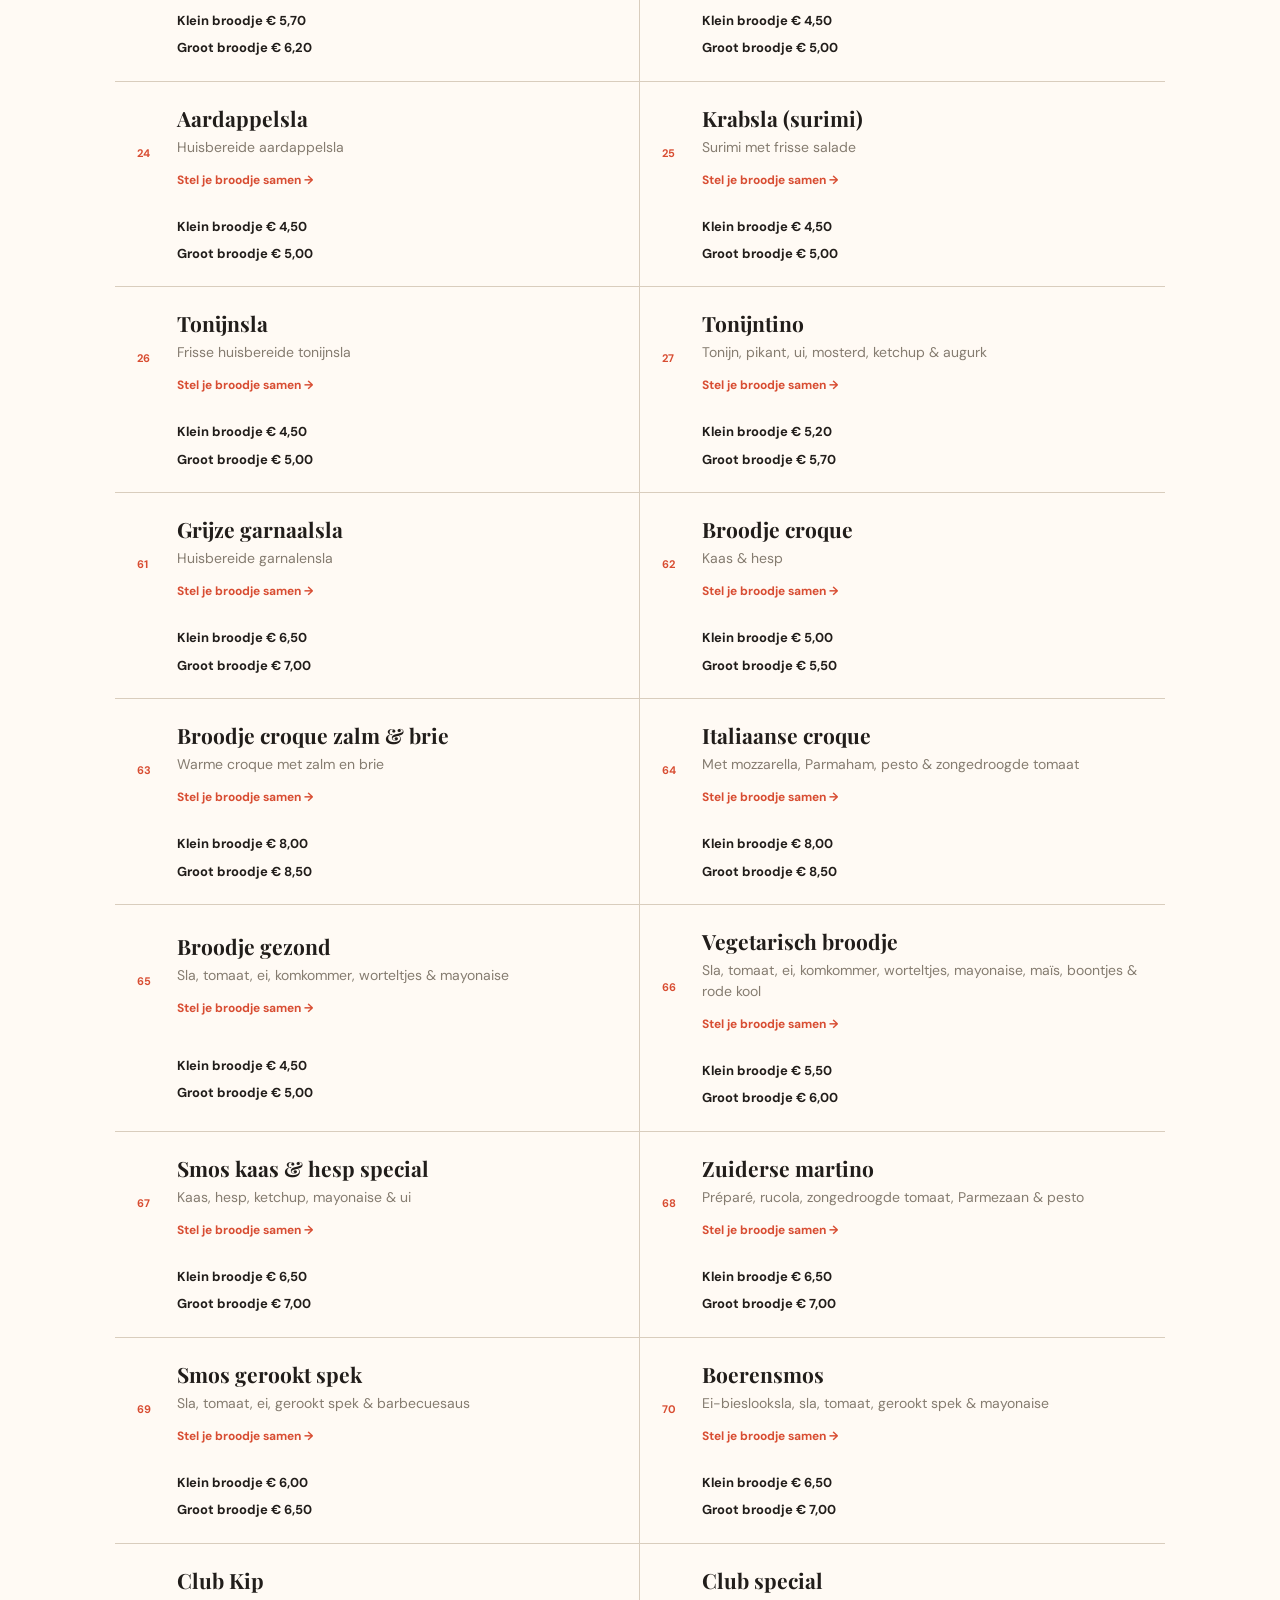
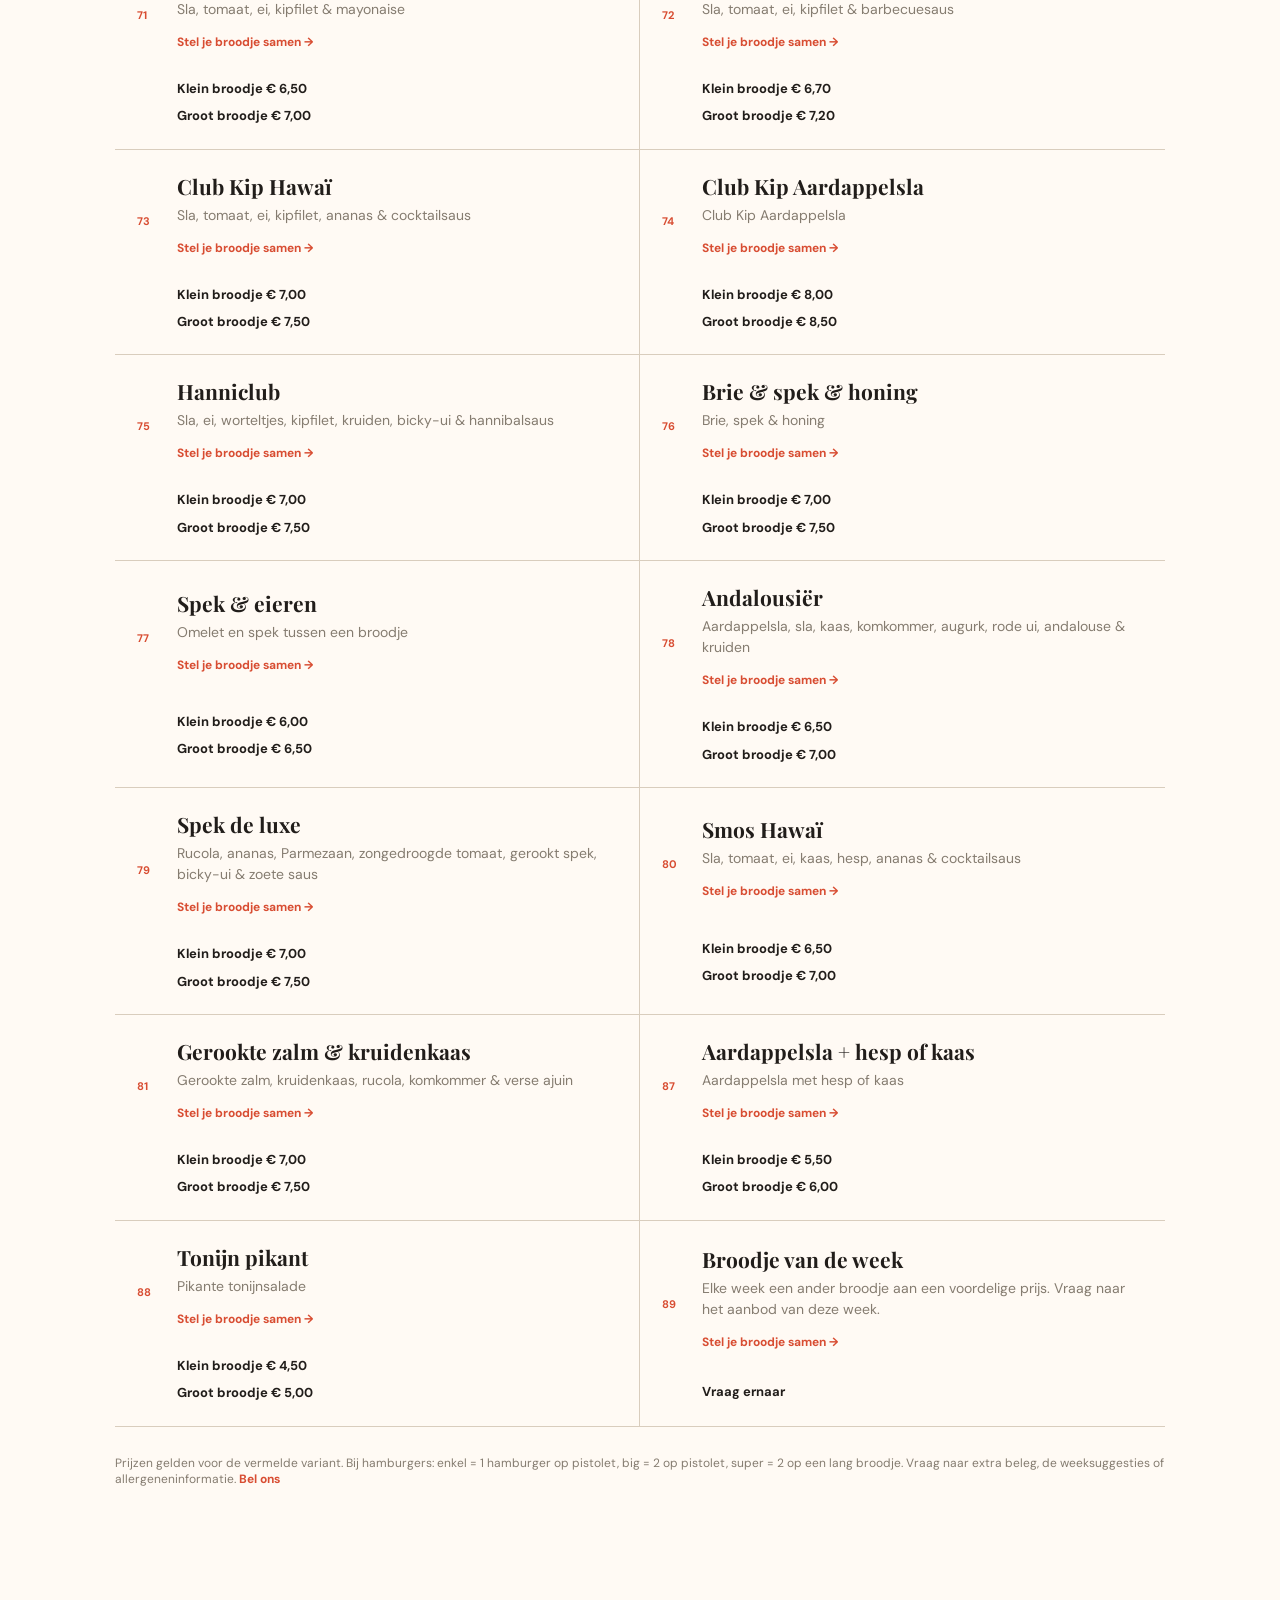
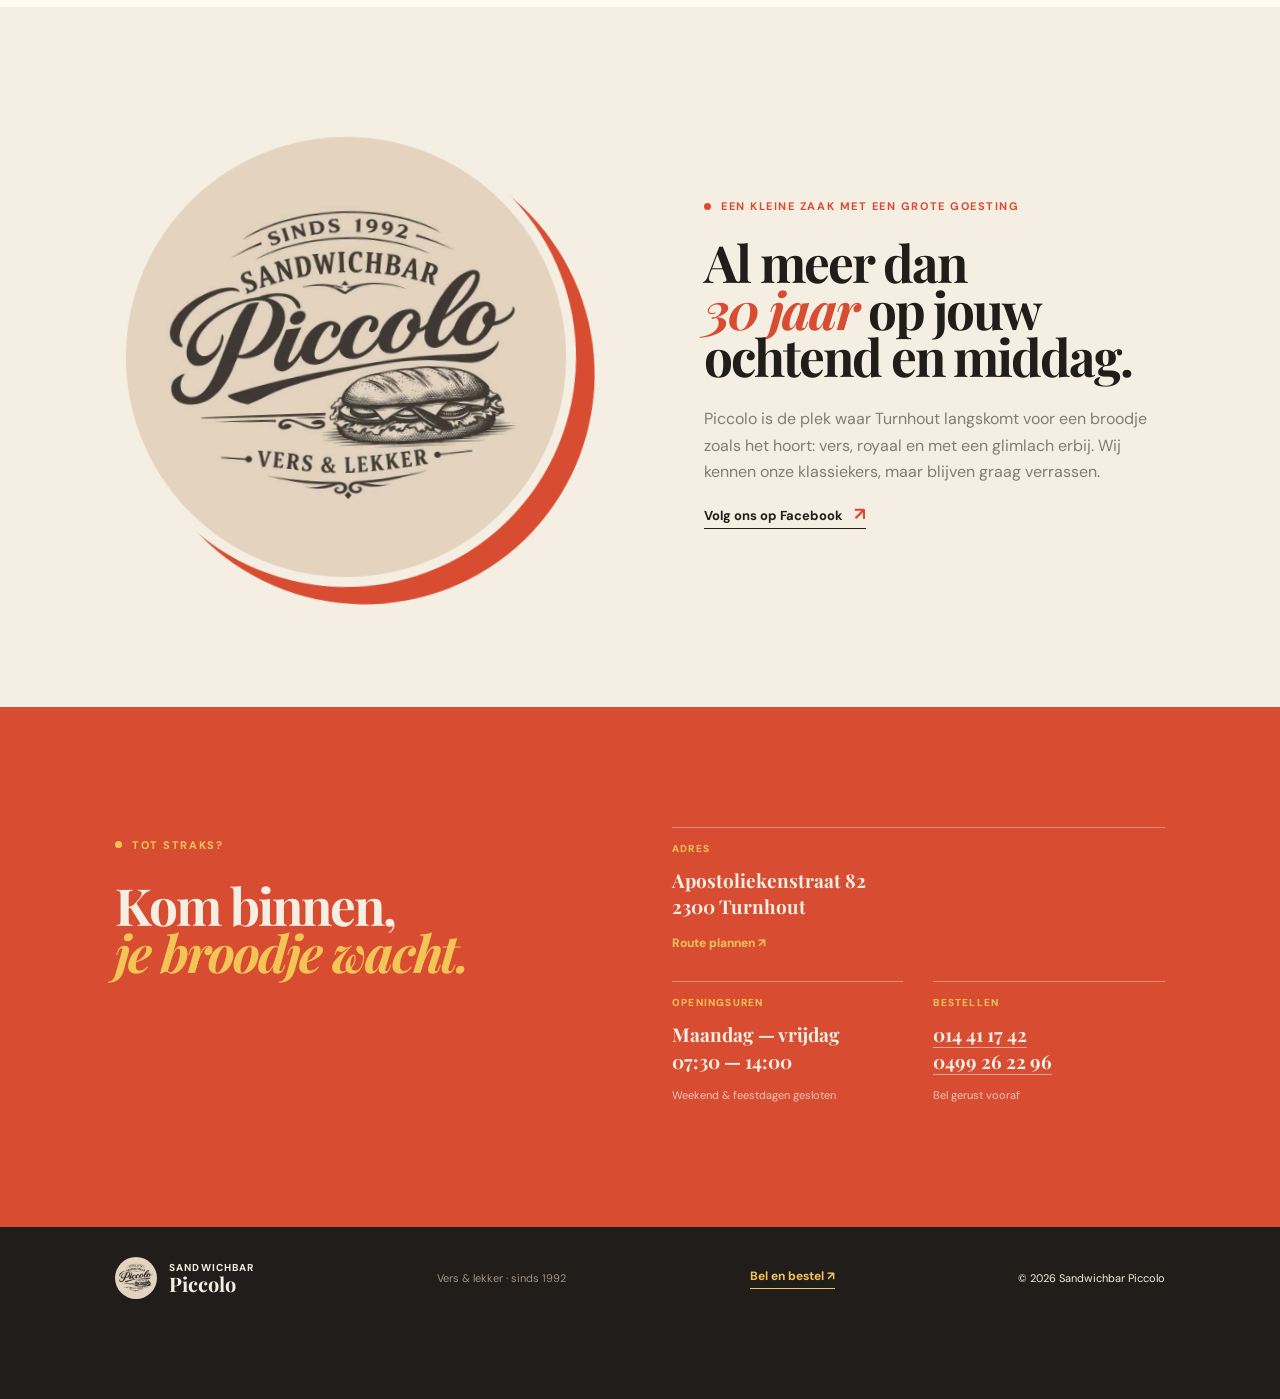
==== commit c5138e09: "Voeg winkelmandje, WhatsApp-bestellingen en broodje-opties toe" ====
--- a/index.html
+++ b/index.html
@@ -3,6 +3,8 @@
   <head>
     <meta charset="UTF-8" />
     <meta name="viewport" content="width=device-width, initial-scale=1.0" />
+    <meta name="color-scheme" content="light" />
+    <meta name="theme-color" content="#f5eee3" />
     <meta name="description" content="Sandwichbar Piccolo in Turnhout. Verse broodjes, burgers en warme snacks sinds 1992." />
     <title>Sandwichbar Piccolo | Vers & lekker in Turnhout</title>
     <link rel="icon" type="image/png" href="logo.png" />
@@ -100,7 +102,7 @@
       <section class="hero">
         <div class="hero-copy reveal">
           <p class="eyebrow"><span></span> Turnhout · sinds 1992</p>
-          <h1>Jouw middag,<br /><em>vers belegd.</em></h1>
+          <h1>Voor echt<br /><em>iets beter!</em></h1>
           <p class="hero-text">Kom langs voor een royaal broodje, een warme croque of een burger zoals je hem graag eet. Bestel vooraf en haal makkelijk af.</p>
           <div class="hero-actions">
             <a class="button button-dark" href="#menu">Bekijk het menu <span>↓</span></a>
@@ -139,33 +141,33 @@
           <button class="tab active" data-filter="broodjes" role="tab" aria-selected="true">Broodjes</button>
           <button class="tab" data-filter="warm" role="tab" aria-selected="false">Warm & krokant</button>
           <button class="tab" data-filter="burgers" role="tab" aria-selected="false">Burgers</button>
-          <button class="tab" data-filter="schotels" role="tab" aria-selected="false">Schotels</button>
+          <button class="tab" data-filter="schotels" role="tab" aria-selected="false">Koude schotels</button>
           <button class="tab" data-filter="dranken" role="tab" aria-selected="false">Dranken</button>
         </div>
         <label class="menu-search"><span aria-hidden="true">⌕</span><input id="menu-search" type="search" placeholder="Zoek in het menu" aria-label="Zoek in het menu" /></label>
         <div class="menu-grid">
-          <article class="menu-item" data-category="broodjes"><span class="item-number">01</span><div><h3>Martino</h3><p>Préparé, ui, mosterd, ketchup &amp; augurk</p></div><strong><span class="price-size">Groot broodje € 5,70</span><br /><span class="price-size">Groot smoske € 6,70</span></strong></article>
+          <article class="menu-item" data-category="broodjes" data-smoske-price-cents="670"><span class="item-number">01</span><div><h3>Martino</h3><p>Préparé, ui, mosterd, ketchup &amp; augurk</p></div><strong><span class="price-size">Klein broodje € 5,20</span><br /><span class="price-size">Groot broodje € 5,70</span></strong></article>
           <article class="menu-item featured" data-category="broodjes"><span class="item-number">02</span><div><h3>Broodje van het huis</h3><p>Huisbereide aardappelsla, sla, tomaat, ei, gerookt spek &amp; licht pikante saus</p></div><strong><span class="price-size">Klein broodje € 7,50</span><br /><span class="price-size">Groot broodje € 8,00</span></strong><span class="badge">Piccolo favoriet</span></article>
           <article class="menu-item" data-category="broodjes"><span class="item-number">03</span><div><h3>Kip de luxe</h3><p>Rucola, ananas, zongedroogde tomaat, kipfilet, Parmezaan, bicky-ui &amp; zoete saus</p></div><strong><span class="price-size">Klein broodje € 7,00</span><br /><span class="price-size">Groot broodje € 7,50</span></strong></article>
           <article class="menu-item" data-category="broodjes"><span class="item-number">04</span><div><h3>Italiaans broodje</h3><p>Rucola, Parmaham, mozzarella, zongedroogde tomaat, zwarte peper &amp; pesto</p></div><strong><span class="price-size">Klein broodje € 7,00</span><br /><span class="price-size">Groot broodje € 7,50</span></strong></article>
           <article class="menu-item" data-category="broodjes"><span class="item-number">05</span><div><h3>Crispy bacon</h3><p>Sla, tomaat, kaas, spek, bicky-ui &amp; andalouse</p></div><strong><span class="price-size">Klein broodje € 6,50</span><br /><span class="price-size">Groot broodje € 7,00</span></strong></article>
-          <article class="menu-item" data-category="broodjes"><span class="item-number">06</span><div><h3>Gerookte zalm</h3><p>Broodje met gerookte zalm</p></div><strong><span class="price-size">Groot broodje € 7,00</span><br /><span class="price-size">Groot smoske € 8,00</span></strong></article>
-          <article class="menu-item" data-category="broodjes"><span class="item-number">16</span><div><h3>Kaas</h3><p>Klassiek belegd</p></div><strong><span class="price-size">Groot broodje € 4,00</span><br /><span class="price-size">Groot smoske € 5,00</span></strong></article>
-          <article class="menu-item" data-category="broodjes"><span class="item-number">17</span><div><h3>Hesp</h3><p>Klassiek belegd</p></div><strong><span class="price-size">Groot broodje € 4,00</span><br /><span class="price-size">Groot smoske € 5,00</span></strong></article>
-          <article class="menu-item" data-category="broodjes"><span class="item-number">18</span><div><h3>Kaas &amp; hesp</h3><p>De vertrouwde klassieker</p></div><strong><span class="price-size">Groot broodje € 5,00</span><br /><span class="price-size">Groot smoske € 6,00</span></strong></article>
-          <article class="menu-item" data-category="broodjes"><span class="item-number">19</span><div><h3>Ei-bieslooksla</h3><p>Huisbereide eiersla met bieslook</p></div><strong><span class="price-size">Groot broodje € 5,00</span><br /><span class="price-size">Groot smoske € 6,00</span></strong></article>
-          <article class="menu-item" data-category="broodjes"><span class="item-number">20</span><div><h3>Brie</h3><p>Zachte brie op een vers broodje</p></div><strong><span class="price-size">Groot broodje € 5,00</span><br /><span class="price-size">Groot smoske € 6,00</span></strong></article>
-          <article class="menu-item" data-category="broodjes"><span class="item-number">21</span><div><h3>Préparé</h3><p>Vers rundsvlees, klassiek gekruid</p></div><strong><span class="price-size">Groot broodje € 5,00</span><br /><span class="price-size">Groot smoske € 6,00</span></strong></article>
-          <article class="menu-item" data-category="broodjes"><span class="item-number">22</span><div><h3>Martino special</h3><p>Met barbecuesaus</p></div><strong><span class="price-size">Groot broodje € 6,20</span><br /><span class="price-size">Groot smoske € 7,20</span></strong></article>
-          <article class="menu-item" data-category="broodjes"><span class="item-number">23</span><div><h3>Kip-curry</h3><p>Romige kip-curry</p></div><strong><span class="price-size">Groot broodje € 5,00</span><br /><span class="price-size">Groot smoske € 6,00</span></strong></article>
-          <article class="menu-item" data-category="broodjes"><span class="item-number">24</span><div><h3>Aardappelsla</h3><p>Huisbereide aardappelsla</p></div><strong><span class="price-size">Groot broodje € 5,00</span><br /><span class="price-size">Groot smoske € 6,00</span></strong></article>
-          <article class="menu-item" data-category="broodjes"><span class="item-number">25</span><div><h3>Krabsla (surimi)</h3><p>Surimi met frisse salade</p></div><strong><span class="price-size">Groot broodje € 5,00</span><br /><span class="price-size">Groot smoske € 6,00</span></strong></article>
-          <article class="menu-item" data-category="broodjes"><span class="item-number">26</span><div><h3>Tonijnsla</h3><p>Frisse huisbereide tonijnsla</p></div><strong><span class="price-size">Groot broodje € 5,00</span><br /><span class="price-size">Groot smoske € 6,00</span></strong></article>
-          <article class="menu-item" data-category="broodjes"><span class="item-number">27</span><div><h3>Tonijntino</h3><p>Tonijn, pikant, ui, mosterd, ketchup &amp; augurk</p></div><strong><span class="price-size">Groot broodje € 5,70</span><br /><span class="price-size">Groot smoske € 6,70</span></strong></article>
-          <article class="menu-item" data-category="broodjes"><span class="item-number">61</span><div><h3>Grijze garnaalsla</h3><p>Huisbereide garnalensla</p></div><strong><span class="price-size">Groot broodje € 7,00</span><br /><span class="price-size">Groot smoske € 8,00</span></strong></article>
-          <article class="menu-item" data-category="broodjes"><span class="item-number">62</span><div><h3>Broodje croque</h3><p>Kaas &amp; hesp</p></div><strong><span class="price-size">Groot broodje € 5,50</span></strong></article>
-          <article class="menu-item" data-category="broodjes"><span class="item-number">63</span><div><h3>Broodje croque zalm &amp; brie</h3><p>Warme croque met zalm en brie</p></div><strong><span class="price-size">Groot broodje € 8,50</span></strong></article>
-          <article class="menu-item" data-category="broodjes"><span class="item-number">64</span><div><h3>Italiaanse croque</h3><p>Met mozzarella, Parmaham, pesto &amp; zongedroogde tomaat</p></div><strong><span class="price-size">Groot broodje € 8,50</span></strong></article>
+          <article class="menu-item" data-category="broodjes" data-smoske-price-cents="800"><span class="item-number">06</span><div><h3>Gerookte zalm</h3><p>Broodje met gerookte zalm</p></div><strong><span class="price-size">Klein broodje € 6,50</span><br /><span class="price-size">Groot broodje € 7,00</span></strong></article>
+          <article class="menu-item" data-category="broodjes" data-smoske-price-cents="500"><span class="item-number">16</span><div><h3>Kaas</h3><p>Klassiek belegd</p></div><strong><span class="price-size">Klein broodje € 3,50</span><br /><span class="price-size">Groot broodje € 4,00</span></strong></article>
+          <article class="menu-item" data-category="broodjes" data-smoske-price-cents="500"><span class="item-number">17</span><div><h3>Hesp</h3><p>Klassiek belegd</p></div><strong><span class="price-size">Klein broodje € 3,50</span><br /><span class="price-size">Groot broodje € 4,00</span></strong></article>
+          <article class="menu-item" data-category="broodjes" data-smoske-price-cents="600"><span class="item-number">18</span><div><h3>Kaas &amp; hesp</h3><p>De vertrouwde klassieker</p></div><strong><span class="price-size">Klein broodje € 4,50</span><br /><span class="price-size">Groot broodje € 5,00</span></strong></article>
+          <article class="menu-item" data-category="broodjes" data-smoske-price-cents="600"><span class="item-number">19</span><div><h3>Ei-bieslooksla</h3><p>Huisbereide eiersla met bieslook</p></div><strong><span class="price-size">Klein broodje € 4,50</span><br /><span class="price-size">Groot broodje € 5,00</span></strong></article>
+          <article class="menu-item" data-category="broodjes" data-smoske-price-cents="600"><span class="item-number">20</span><div><h3>Brie</h3><p>Zachte brie op een vers broodje</p></div><strong><span class="price-size">Klein broodje € 4,50</span><br /><span class="price-size">Groot broodje € 5,00</span></strong></article>
+          <article class="menu-item" data-category="broodjes" data-smoske-price-cents="600"><span class="item-number">21</span><div><h3>Préparé</h3><p>Vers rundsvlees, klassiek gekruid</p></div><strong><span class="price-size">Klein broodje € 4,50</span><br /><span class="price-size">Groot broodje € 5,00</span></strong></article>
+          <article class="menu-item" data-category="broodjes" data-smoske-price-cents="720"><span class="item-number">22</span><div><h3>Martino special</h3><p>Met barbecuesaus</p></div><strong><span class="price-size">Klein broodje € 5,70</span><br /><span class="price-size">Groot broodje € 6,20</span></strong></article>
+          <article class="menu-item" data-category="broodjes" data-smoske-price-cents="600"><span class="item-number">23</span><div><h3>Kip-curry</h3><p>Romige kip-curry</p></div><strong><span class="price-size">Klein broodje € 4,50</span><br /><span class="price-size">Groot broodje € 5,00</span></strong></article>
+          <article class="menu-item" data-category="broodjes" data-smoske-price-cents="600"><span class="item-number">24</span><div><h3>Aardappelsla</h3><p>Huisbereide aardappelsla</p></div><strong><span class="price-size">Klein broodje € 4,50</span><br /><span class="price-size">Groot broodje € 5,00</span></strong></article>
+          <article class="menu-item" data-category="broodjes" data-smoske-price-cents="600"><span class="item-number">25</span><div><h3>Krabsla (surimi)</h3><p>Surimi met frisse salade</p></div><strong><span class="price-size">Klein broodje € 4,50</span><br /><span class="price-size">Groot broodje € 5,00</span></strong></article>
+          <article class="menu-item" data-category="broodjes" data-smoske-price-cents="600"><span class="item-number">26</span><div><h3>Tonijnsla</h3><p>Frisse huisbereide tonijnsla</p></div><strong><span class="price-size">Klein broodje € 4,50</span><br /><span class="price-size">Groot broodje € 5,00</span></strong></article>
+          <article class="menu-item" data-category="broodjes" data-smoske-price-cents="670"><span class="item-number">27</span><div><h3>Tonijntino</h3><p>Tonijn, pikant, ui, mosterd, ketchup &amp; augurk</p></div><strong><span class="price-size">Klein broodje € 5,20</span><br /><span class="price-size">Groot broodje € 5,70</span></strong></article>
+          <article class="menu-item" data-category="broodjes" data-smoske-price-cents="800"><span class="item-number">61</span><div><h3>Grijze garnaalsla</h3><p>Huisbereide garnalensla</p></div><strong><span class="price-size">Klein broodje € 6,50</span><br /><span class="price-size">Groot broodje € 7,00</span></strong></article>
+          <article class="menu-item" data-category="broodjes"><span class="item-number">62</span><div><h3>Broodje croque</h3><p>Kaas &amp; hesp</p></div><strong><span class="price-size">Klein broodje € 5,00</span><br /><span class="price-size">Groot broodje € 5,50</span></strong></article>
+          <article class="menu-item" data-category="broodjes"><span class="item-number">63</span><div><h3>Broodje croque zalm &amp; brie</h3><p>Warme croque met zalm en brie</p></div><strong><span class="price-size">Klein broodje € 8,00</span><br /><span class="price-size">Groot broodje € 8,50</span></strong></article>
+          <article class="menu-item" data-category="broodjes"><span class="item-number">64</span><div><h3>Italiaanse croque</h3><p>Met mozzarella, Parmaham, pesto &amp; zongedroogde tomaat</p></div><strong><span class="price-size">Klein broodje € 8,00</span><br /><span class="price-size">Groot broodje € 8,50</span></strong></article>
           <article class="menu-item" data-category="broodjes"><span class="item-number">65</span><div><h3>Broodje gezond</h3><p>Sla, tomaat, ei, komkommer, worteltjes &amp; mayonaise</p></div><strong><span class="price-size">Klein broodje € 4,50</span><br /><span class="price-size">Groot broodje € 5,00</span></strong></article>
           <article class="menu-item" data-category="broodjes"><span class="item-number">66</span><div><h3>Vegetarisch broodje</h3><p>Sla, tomaat, ei, komkommer, worteltjes, mayonaise, maïs, boontjes &amp; rode kool</p></div><strong><span class="price-size">Klein broodje € 5,50</span><br /><span class="price-size">Groot broodje € 6,00</span></strong></article>
           <article class="menu-item" data-category="broodjes"><span class="item-number">67</span><div><h3>Smos kaas &amp; hesp special</h3><p>Kaas, hesp, ketchup, mayonaise &amp; ui</p></div><strong><span class="price-size">Klein broodje € 6,50</span><br /><span class="price-size">Groot broodje € 7,00</span></strong></article>
@@ -183,8 +185,8 @@
           <article class="menu-item" data-category="broodjes"><span class="item-number">79</span><div><h3>Spek de luxe</h3><p>Rucola, ananas, Parmezaan, zongedroogde tomaat, gerookt spek, bicky-ui &amp; zoete saus</p></div><strong><span class="price-size">Klein broodje € 7,00</span><br /><span class="price-size">Groot broodje € 7,50</span></strong></article>
           <article class="menu-item" data-category="broodjes"><span class="item-number">80</span><div><h3>Smos Hawaï</h3><p>Sla, tomaat, ei, kaas, hesp, ananas &amp; cocktailsaus</p></div><strong><span class="price-size">Klein broodje € 6,50</span><br /><span class="price-size">Groot broodje € 7,00</span></strong></article>
           <article class="menu-item" data-category="broodjes"><span class="item-number">81</span><div><h3>Gerookte zalm &amp; kruidenkaas</h3><p>Gerookte zalm, kruidenkaas, rucola, komkommer &amp; verse ajuin</p></div><strong><span class="price-size">Klein broodje € 7,00</span><br /><span class="price-size">Groot broodje € 7,50</span></strong></article>
-          <article class="menu-item" data-category="broodjes"><span class="item-number">87</span><div><h3>Aardappelsla + hesp of kaas</h3><p>Aardappelsla met hesp of kaas</p></div><strong><span class="price-size">Groot broodje € 6,00</span><br /><span class="price-size">Groot smoske € 7,00</span></strong></article>
-          <article class="menu-item" data-category="broodjes"><span class="item-number">88</span><div><h3>Tonijn pikant</h3><p>Pikante tonijnsalade</p></div><strong><span class="price-size">Groot broodje € 5,00</span><br /><span class="price-size">Groot smoske € 6,00</span></strong></article>
+          <article class="menu-item" data-category="broodjes" data-smoske-price-cents="700"><span class="item-number">87</span><div><h3>Aardappelsla + hesp of kaas</h3><p>Aardappelsla met hesp of kaas</p></div><strong><span class="price-size">Klein broodje € 5,50</span><br /><span class="price-size">Groot broodje € 6,00</span></strong></article>
+          <article class="menu-item" data-category="broodjes" data-smoske-price-cents="600"><span class="item-number">88</span><div><h3>Tonijn pikant</h3><p>Pikante tonijnsalade</p></div><strong><span class="price-size">Klein broodje € 4,50</span><br /><span class="price-size">Groot broodje € 5,00</span></strong></article>
           <article class="menu-item" data-category="broodjes"><span class="item-number">89</span><div><h3>Broodje van de week</h3><p>Elke week een ander broodje aan een voordelige prijs. Vraag naar het aanbod van deze week.</p></div><strong><span class="price-size">Vraag ernaar</span></strong></article>
           <article class="menu-item" data-category="warm"><span class="item-number">07</span><div><h3>Croque Hawaï</h3><p>Kaas, hesp &amp; ananas</p></div><strong><span class="price-size">Groot broodje € 6,00</span></strong></article>
           <article class="menu-item" data-category="warm"><span class="item-number">08</span><div><h3>Kipsaté</h3><p>Huisbereide kipsaté op een groot broodje of groot smoske</p></div><strong><span class="price-size">Groot broodje € 6,00</span><br /><span class="price-size">Groot smoske € 7,00</span></strong></article>
@@ -252,7 +254,7 @@
 
       <section id="verhaal" class="story-section section-pad">
         <div class="story-image"><img src="logo.png" alt="Sandwichbar Piccolo" /></div>
-        <div class="story-copy reveal"><p class="eyebrow"><span></span> Een kleine zaak met een grote goesting</p><h2>Al meer dan<br /><em>30 jaar</em> op jouw middag.</h2><p>Piccolo is de plek waar Turnhout langskomt voor een broodje zoals het hoort: vers, royaal en met een glimlach erbij. Wij kennen onze klassiekers, maar blijven graag verrassen.</p><a class="text-link" href="https://www.facebook.com/profile.php?id=100050272969953&locale=nl_BE" target="_blank" rel="noreferrer">Volg ons op Facebook <span>↗</span></a></div>
+        <div class="story-copy reveal"><p class="eyebrow"><span></span> Een kleine zaak met een grote goesting</p><h2>Al meer dan<br /><em>30 jaar</em> op jouw ochtend en middag.</h2><p>Piccolo is de plek waar Turnhout langskomt voor een broodje zoals het hoort: vers, royaal en met een glimlach erbij. Wij kennen onze klassiekers, maar blijven graag verrassen.</p><a class="text-link" href="https://www.facebook.com/profile.php?id=100050272969953&locale=nl_BE" target="_blank" rel="noreferrer">Volg ons op Facebook <span>↗</span></a></div>
       </section>
 
       <section id="contact" class="contact-section section-pad">
@@ -282,5 +284,80 @@
 
     <footer class="site-footer"><a class="brand" href="#top"><img src="logo.png" alt="Logo Sandwichbar Piccolo" /><span>Sandwichbar<br /><strong>Piccolo</strong></span></a><p>Vers & lekker · sinds 1992</p><a class="footer-action" href="tel:+3214411742">Bel en bestel ↗</a><p>© 2026 Sandwichbar Piccolo</p></footer>
     <a class="mobile-order" href="tel:+3214411742"><strong>Bestel telefonisch</strong><span>014 41 17 42 ↗</span></a>
+    <dialog id="sandwich-dialog" aria-labelledby="sandwich-title">
+      <button class="sandwich-close" type="button" aria-label="Sluiten">×</button>
+      <p class="eyebrow" id="sandwich-step">Stap 1 van 2 · Kies je broodje</p>
+      <h2 id="sandwich-title"></h2>
+      <p id="sandwich-description"></p>
+      <form id="sandwich-form">
+        <fieldset id="sandwich-sizes">
+          <legend>Hoe groot is je goesting?</legend>
+          <div class="sandwich-options" id="size-options"></div>
+        </fieldset>
+        <div id="sandwich-extras" hidden>
+          <fieldset>
+            <legend>Extra groenten</legend>
+            <div class="sandwich-options">
+              <label><input type="checkbox" name="extra" value="Extra sla" data-price-cents="30"> <span>Sla (+€ 0,30)</span></label>
+              <label><input type="checkbox" name="extra" value="Extra tomaat" data-price-cents="30"> <span>Tomaat (+€ 0,30)</span></label>
+              <label><input type="checkbox" name="extra" value="Extra komkommer" data-price-cents="30"> <span>Komkommer (+€ 0,30)</span></label>
+              <label><input type="checkbox" name="extra" value="Extra worteltjes" data-price-cents="30"> <span>Worteltjes (+€ 0,30)</span></label>
+              <label><input type="checkbox" name="extra" value="Extra ui" data-price-cents="30"> <span>Ui (+€ 0,30)</span></label>
+              <label><input type="checkbox" name="extra" value="Extra augurk" data-price-cents="30"> <span>Augurk (+€ 0,30)</span></label>
+            </div>
+          </fieldset>
+          <label class="sandwich-field" for="sandwich-sauce">Extra saus
+            <select id="sandwich-sauce" name="sauce">
+              <option value="">Geen extra saus</option>
+              <option>Mayonaise</option><option>Light mayonaise D&amp;L</option><option>Mosterd</option><option>Tomatenketchup</option><option>Curryketchup</option><option>Cocktailsaus</option><option>Hannibal</option><option>Joppiesaus</option><option>Andalouse</option><option>Barbecue</option><option>Tartaar</option><option>Looksaus</option><option>Gele bicky</option><option>Bruine bicky</option><option>Dallas (zoet pikant)</option><option>Samurai</option>
+            </select>
+          </label>
+          <label class="sandwich-field" id="sauce-portion-field" for="sauce-portion" hidden>Hoe wil je de saus?
+            <select id="sauce-portion" name="saucePortion">
+              <option value="80">Extra saus (+€ 0,80)</option>
+              <option value="100">Klein rond potje (+€ 1,00)</option>
+              <option value="200">Groot vierkant potje (+€ 2,00)</option>
+            </select>
+          </label>
+          <fieldset>
+            <legend>Mag het iets meer zijn?</legend>
+            <div class="sandwich-options">
+              <label><input type="checkbox" name="extra" value="Extra ei" data-price-cents="100"> <span>Extra ei (+€ 1,00)</span></label>
+              <label><input type="checkbox" name="extra" value="Extra kaas" data-price-cents="100"> <span>Extra kaas (+€ 1,00)</span></label>
+              <label><input type="checkbox" name="extra" value="Extra hesp" data-price-cents="100"> <span>Extra hesp (+€ 1,00)</span></label>
+              <label><input type="checkbox" name="extra" value="Extra gerookt spek" data-price-cents="250"> <span>Extra gerookt spek (+€ 2,50)</span></label>
+              <label><input type="checkbox" name="extra" value="Extra aardappelsla" data-price-cents="150"> <span>Extra aardappelsla (+€ 1,50)</span></label>
+            </div>
+          </fieldset>
+          <label class="sandwich-field" for="sandwich-notes">Opmerkingen (optioneel)
+            <textarea id="sandwich-notes" name="notes" rows="3" maxlength="300" placeholder="Bijvoorbeeld: zonder ui, geen tomaat of saus apart"></textarea>
+          </label>
+          <p class="sandwich-help">De vermelde extra’s en de gekozen saus worden bij de basisprijs opgeteld.</p>
+        </div>
+        <p id="sandwich-price" class="sandwich-price" aria-live="polite">Kies een formaat om de prijs te zien.</p>
+        <div id="sandwich-summary" hidden aria-live="polite"></div>
+        <div class="sandwich-actions">
+          <button type="button" class="button" id="sandwich-back" hidden>Terug</button>
+          <button type="submit" class="button button-dark" id="sandwich-next">Verder naar extra’s →</button>
+          <button class="button button-dark" id="sandwich-call" type="button" hidden>In winkelmandje +</button>
+        </div>
+      </form>
+    </dialog>
+    <button id="cart-open" class="button button-dark cart-open" type="button" aria-haspopup="dialog" aria-controls="cart-dialog">Winkelmandje (0)</button>
+    <p id="cart-status" class="cart-status" role="status"></p>
+    <dialog id="cart-dialog" aria-labelledby="cart-title">
+      <button class="sandwich-close" type="button" aria-label="Winkelmandje sluiten">×</button>
+      <h2 id="cart-title">Je winkelmandje</h2>
+      <div id="cart-items"></div>
+      <p id="cart-total" class="sandwich-price" aria-live="polite"></p>
+      <form id="cart-checkout">
+        <label class="sandwich-field" for="customer-name">Je naam
+          <input id="customer-name" name="customer" autocomplete="name" maxlength="80" required placeholder="Op welke naam mogen we het klaarzetten?">
+        </label>
+        <p class="sandwich-help">WhatsApp opent met je bestelling. Druk daar op Verzenden. De eigenaar bevestigt je bestelling en afhaaltijd via WhatsApp.</p>
+        <button id="cart-send" class="button button-dark" type="submit">Bestellen via WhatsApp ↗</button>
+      </form>
+      <button id="cart-continue" class="button" type="button">Verder winkelen</button>
+    </dialog>
   </body>
-</html>+</html>
--- a/styles.css
+++ b/styles.css
@@ -1,2 +1,53 @@
 .menu-item.is-hidden{display:none}
-:root{--ink:#211d1a;--paper:#f5eee3;--tomato:#d84d32;--yellow:#f3c557;--muted:#857c70;--line:#d9cdbd}*{box-sizing:border-box}html{scroll-behavior:smooth}body{margin:0;background:var(--paper);color:var(--ink);font-family:'DM Sans',sans-serif;font-size:16px}a{color:inherit;text-decoration:none}button{font:inherit}.site-header{align-items:center;display:flex;justify-content:space-between;margin:auto;max-width:1280px;padding:22px 5vw;position:absolute;top:0;width:100%;z-index:4}.brand{align-items:center;display:flex;gap:12px;font-size:10px;font-weight:700;letter-spacing:.11em;line-height:1.1;text-transform:uppercase}.brand img{background:#e6d5be;border-radius:50%;height:58px;object-fit:cover;width:58px}.brand strong{font-family:'Playfair Display',serif;font-size:25px;letter-spacing:0;text-transform:none}.site-nav{align-items:center;display:flex;gap:30px;font-size:13px;font-weight:700}.site-nav a:not(.nav-order){color:#6e6358}.nav-order{background:var(--ink);border-radius:99px;color:var(--paper);padding:13px 19px}.nav-order span{color:var(--yellow);margin-left:11px}.menu-toggle{display:none;background:none;border:0;color:var(--ink);font-weight:700}.hero{min-height:750px;overflow:hidden;padding:170px 9vw 52px;position:relative}.hero:after{background:var(--yellow);border-radius:50%;content:'';height:640px;position:absolute;right:-100px;top:-60px;width:640px;z-index:0}.hero-copy,.hero-art{position:relative;z-index:1}.hero-copy{max-width:610px}.eyebrow{align-items:center;color:var(--tomato);display:flex;font-size:11px;font-weight:700;gap:10px;letter-spacing:.14em;text-transform:uppercase}.eyebrow span{background:currentColor;border-radius:50%;height:7px;width:7px}.hero h1,.section-heading h2,.story-copy h2,.contact-section h2{font-family:'Playfair Display',serif;font-size:clamp(60px,8vw,112px);letter-spacing:-.04em;line-height:.92;margin:26px 0}.hero h1 em,.story-copy h2 em,.contact-section h2 em{color:var(--tomato);font-style:italic}.hero-text{color:#665d53;font-size:17px;line-height:1.6;max-width:420px}.hero-actions{align-items:center;display:flex;gap:26px;margin-top:36px}.button{border-radius:99px;display:inline-block;font-size:13px;font-weight:700;padding:16px 22px}.button-dark{background:var(--ink);color:var(--paper)}.button span{color:var(--yellow);font-size:18px;margin-left:20px}.text-link{border-bottom:1px solid var(--ink);font-size:13px;font-weight:700;padding-bottom:4px}.text-link span{color:var(--tomato);font-size:18px;margin-left:8px}.hero-art{bottom:60px;position:absolute;right:8vw;text-align:center;width:390px}.hero-art img{border:16px solid var(--paper);border-radius:50%;box-shadow:8px 10px 0 var(--ink);height:285px;object-fit:cover;transform:rotate(4deg);width:285px}.stamp{color:var(--tomato);font-family:'Playfair Display',serif;font-size:20px;font-weight:800;left:0;line-height:1.1;position:absolute;top:15px;transform:rotate(-15deg);z-index:2}.stamp span{color:var(--ink);font-size:15px}.hero-note{background:var(--ink);bottom:-10px;color:var(--paper);display:flex;flex-direction:column;font-size:12px;gap:4px;padding:14px 20px;position:absolute;right:0;transform:rotate(-3deg)}.hero-note span{color:var(--yellow)}.hero-bottom{bottom:34px;color:var(--muted);display:flex;font-size:11px;font-weight:700;justify-content:space-between;left:9vw;letter-spacing:.1em;position:absolute;right:9vw;text-transform:uppercase}.section-pad{padding:120px 9vw}.menu-section{background:#fffaf4}.section-heading{display:flex;flex-wrap:wrap;justify-content:space-between;margin-bottom:56px}.section-heading h2{font-size:80px;margin:0;width:45%}.section-heading>p:last-child{align-self:end;color:var(--muted);line-height:1.5;max-width:280px}.menu-tabs{border-bottom:1px solid var(--line);display:flex;gap:30px;margin-bottom:18px;overflow:auto}.tab{background:none;border:0;color:var(--muted);cursor:pointer;font-size:13px;font-weight:700;padding:15px 0;white-space:nowrap}.tab.active{border-bottom:3px solid var(--tomato);color:var(--ink)}.menu-grid{display:grid;grid-template-columns:repeat(2,1fr)}.menu-item{align-items:center;border-bottom:1px solid var(--line);display:grid;gap:17px;grid-template-columns:32px 1fr auto;min-height:112px;padding:15px 16px 15px 0;position:relative}.menu-item:nth-child(odd){border-right:1px solid var(--line);padding-right:30px}.menu-item:nth-child(even){padding-left:30px}.item-number{color:var(--tomato);font-size:11px;font-weight:700}.menu-item h3{font-family:'Playfair Display',serif;font-size:21px;margin:0 0 5px}.menu-item p{color:var(--muted);font-size:12px;line-height:1.4;margin:0}.menu-item>strong{font-family:'Playfair Display',serif;font-size:19px;white-space:nowrap}.menu-item.featured{background:var(--yellow)}.badge{background:var(--tomato);color:#fff;font-size:9px;font-weight:700;padding:5px 8px;position:absolute;right:18px;text-transform:uppercase;top:10px}.menu-footnote{color:var(--muted);font-size:12px;margin:28px 0 0}.menu-footnote a{color:var(--tomato);font-weight:700}.story-section{align-items:center;display:grid;gap:10vw;grid-template-columns:1fr 1fr}.story-image{background:var(--yellow);height:460px;overflow:hidden;position:relative}.story-image img{height:100%;object-fit:cover;opacity:.86;width:100%}.story-image span{background:var(--ink);bottom:0;color:var(--paper);font-size:12px;left:0;line-height:1.4;padding:17px 23px;position:absolute}.story-copy{max-width:470px}.story-copy h2{font-size:66px}.story-copy>p:not(.eyebrow){color:var(--muted);line-height:1.65}.contact-section{background:var(--tomato);color:var(--paper);display:grid;gap:8vw;grid-template-columns:1fr 1fr}.contact-section h2{font-size:70px;margin-top:30px}.contact-section h2 em{color:var(--yellow)}.eyebrow.light{color:var(--yellow)}.contact-details{display:grid;gap:30px;grid-template-columns:repeat(2,1fr)}.contact-details div{border-top:1px solid rgba(255,255,255,.35);padding-top:14px}.contact-details span{display:block;color:var(--yellow);font-size:10px;font-weight:700;letter-spacing:.12em;margin-bottom:12px;text-transform:uppercase}.contact-details strong{font-family:'Playfair Display',serif;font-size:19px;line-height:1.4}.contact-details strong a{border-bottom:1px solid rgba(255,255,255,.5)}.contact-details small{display:block;font-size:11px;margin-top:11px;opacity:.75}.contact-details div:first-child{grid-column:span 2}.contact-details div:first-child a{color:var(--yellow);display:block;font-size:12px;font-weight:700;margin-top:12px}.site-footer{align-items:center;background:var(--ink);color:var(--paper);display:flex;justify-content:space-between;padding:30px 9vw}.site-footer .brand img{height:42px;width:42px}.site-footer .brand strong{font-size:20px}.site-footer p{color:#9d9387;font-size:11px}.reveal{animation:rise .8s ease both}.reveal-delay{animation-delay:.15s}@keyframes rise{from{opacity:0;transform:translateY(18px)}to{opacity:1;transform:translateY(0)}}@media(max-width:760px){.site-header{padding:16px 5vw}.brand img{height:46px;width:46px}.brand strong{font-size:21px}.menu-toggle{display:block}.menu-toggle span{font-size:18px;margin-left:6px}.site-nav{background:var(--paper);box-shadow:0 12px 24px #211d1a18;display:none;flex-direction:column;gap:22px;left:0;padding:25px 5vw;position:absolute;right:0;top:78px}.site-nav.open{display:flex}.hero{min-height:820px;padding:140px 8vw 50px}.hero:after{height:360px;right:-130px;top:420px;width:360px}.hero h1{font-size:64px}.hero-art{bottom:85px;right:10vw;width:270px}.hero-art img{height:210px;width:210px}.hero-note{font-size:10px}.hero-bottom{bottom:25px;left:8vw;right:8vw}.hero-bottom span:last-child{display:none}.section-pad{padding:82px 8vw}.section-heading{display:block;margin-bottom:35px}.section-heading h2{font-size:61px;margin:18px 0}.section-heading>p:last-child{max-width:300px}.menu-tabs{gap:22px}.menu-grid{display:block}.menu-item,.menu-item:nth-child(even),.menu-item:nth-child(odd){border-right:0;padding:15px 0}.menu-item h3{font-size:18px}.menu-item p{font-size:11px}.menu-item>strong{font-size:17px}.story-section,.contact-section{display:block}.story-image{height:310px;margin-bottom:55px}.story-copy h2,.contact-section h2{font-size:52px}.contact-section h2{margin-bottom:65px}.contact-details{grid-template-columns:1fr 1fr}.contact-details div:first-child{grid-column:span 2}.contact-details strong{font-size:16px}.site-footer{align-items:flex-start;flex-direction:column;gap:17px}.site-footer p{margin:0}}+:root{--ink:#211d1a;--paper:#f5eee3;--tomato:#d84d32;--yellow:#f3c557;--muted:#857c70;--line:#d9cdbd}*{box-sizing:border-box}html{scroll-behavior:smooth}body{margin:0;background:var(--paper);color:var(--ink);font-family:'DM Sans',sans-serif;font-size:16px}a{color:inherit;text-decoration:none}button{font:inherit}.site-header{align-items:center;display:flex;justify-content:space-between;margin:auto;max-width:1280px;padding:22px 5vw;position:absolute;top:0;width:100%;z-index:4}.brand{align-items:center;display:flex;gap:12px;font-size:10px;font-weight:700;letter-spacing:.11em;line-height:1.1;text-transform:uppercase}.brand img{background:#e6d5be;border-radius:50%;height:58px;object-fit:cover;width:58px}.brand strong{font-family:'Playfair Display',serif;font-size:25px;letter-spacing:0;text-transform:none}.site-nav{align-items:center;display:flex;gap:30px;font-size:13px;font-weight:700}.site-nav a:not(.nav-order){color:#6e6358}.nav-order{background:var(--ink);border-radius:99px;color:var(--paper);padding:13px 19px}.nav-order span{color:var(--yellow);margin-left:11px}.menu-toggle{display:none;background:none;border:0;color:var(--ink);font-weight:700}.hero{min-height:750px;overflow:hidden;padding:170px 9vw 52px;position:relative}.hero:after{background:var(--yellow);border-radius:50%;content:'';height:640px;position:absolute;right:-100px;top:-60px;width:640px;z-index:0}.hero-copy,.hero-art{position:relative;z-index:1}.hero-copy{max-width:610px}.eyebrow{align-items:center;color:var(--tomato);display:flex;font-size:11px;font-weight:700;gap:10px;letter-spacing:.14em;text-transform:uppercase}.eyebrow span{background:currentColor;border-radius:50%;height:7px;width:7px}.hero h1,.section-heading h2,.story-copy h2,.contact-section h2{font-family:'Playfair Display',serif;font-size:clamp(60px,8vw,112px);letter-spacing:-.04em;line-height:.92;margin:26px 0}.hero h1 em,.story-copy h2 em,.contact-section h2 em{color:var(--tomato);font-style:italic}.hero-text{color:#665d53;font-size:17px;line-height:1.6;max-width:420px}.hero-actions{align-items:center;display:flex;gap:26px;margin-top:36px}.button{border-radius:99px;display:inline-block;font-size:13px;font-weight:700;padding:16px 22px}.button-dark{background:var(--ink);color:var(--paper)}.button span{color:var(--yellow);font-size:18px;margin-left:20px}.text-link{border-bottom:1px solid var(--ink);font-size:13px;font-weight:700;padding-bottom:4px}.text-link span{color:var(--tomato);font-size:18px;margin-left:8px}.hero-art{bottom:60px;position:absolute;right:8vw;text-align:center;width:390px}.hero-art img{border:16px solid var(--paper);border-radius:50%;box-shadow:8px 10px 0 var(--ink);height:285px;object-fit:cover;transform:rotate(4deg);width:285px}.stamp{color:var(--tomato);font-family:'Playfair Display',serif;font-size:20px;font-weight:800;left:0;line-height:1.1;position:absolute;top:15px;transform:rotate(-15deg);z-index:2}.stamp span{color:var(--ink);font-size:15px}.hero-note{background:var(--ink);bottom:-10px;color:var(--paper);display:flex;flex-direction:column;font-size:12px;gap:4px;padding:14px 20px;position:absolute;right:0;transform:rotate(-3deg)}.hero-note span{color:var(--yellow)}.hero-bottom{bottom:34px;color:var(--muted);display:flex;font-size:11px;font-weight:700;justify-content:space-between;left:9vw;letter-spacing:.1em;position:absolute;right:9vw;text-transform:uppercase}.section-pad{padding:120px 9vw}.menu-section{background:#fffaf4}.section-heading{display:flex;flex-wrap:wrap;justify-content:space-between;margin-bottom:56px}.section-heading h2{font-size:80px;margin:0;width:45%}.section-heading>p:last-child{align-self:end;color:var(--muted);line-height:1.5;max-width:280px}.menu-tabs{border-bottom:1px solid var(--line);display:flex;gap:30px;margin-bottom:18px;overflow:auto}.tab{background:none;border:0;color:var(--muted);cursor:pointer;font-size:13px;font-weight:700;padding:15px 0;white-space:nowrap}.tab.active{border-bottom:3px solid var(--tomato);color:var(--ink)}.menu-grid{display:grid;grid-template-columns:repeat(2,1fr)}.menu-item{align-items:center;border-bottom:1px solid var(--line);display:grid;gap:17px;grid-template-columns:32px 1fr auto;min-height:112px;padding:15px 16px 15px 0;position:relative}.menu-item:nth-child(odd){border-right:1px solid var(--line);padding-right:30px}.menu-item:nth-child(even){padding-left:30px}.item-number{color:var(--tomato);font-size:11px;font-weight:700}.menu-item h3{font-family:'Playfair Display',serif;font-size:21px;margin:0 0 5px}.menu-item p{color:var(--muted);font-size:12px;line-height:1.4;margin:0}.menu-item>strong{font-family:'Playfair Display',serif;font-size:19px;white-space:nowrap}.menu-item.featured{background:var(--yellow)}.badge{background:var(--tomato);color:#fff;font-size:9px;font-weight:700;padding:5px 8px;position:absolute;right:18px;text-transform:uppercase;top:10px}.menu-footnote{color:var(--muted);font-size:12px;margin:28px 0 0}.menu-footnote a{color:var(--tomato);font-weight:700}.story-section{align-items:center;display:grid;gap:10vw;grid-template-columns:1fr 1fr}.story-image{background:var(--yellow);height:460px;overflow:hidden;position:relative}.story-image img{height:100%;object-fit:cover;opacity:.86;width:100%}.story-image span{background:var(--ink);bottom:0;color:var(--paper);font-size:12px;left:0;line-height:1.4;padding:17px 23px;position:absolute}.story-copy{max-width:470px}.story-copy h2{font-size:66px}.story-copy>p:not(.eyebrow){color:var(--muted);line-height:1.65}.contact-section{background:var(--tomato);color:var(--paper);display:grid;gap:8vw;grid-template-columns:1fr 1fr}.contact-section h2{font-size:70px;margin-top:30px}.contact-section h2 em{color:var(--yellow)}.eyebrow.light{color:var(--yellow)}.contact-details{display:grid;gap:30px;grid-template-columns:repeat(2,1fr)}.contact-details div{border-top:1px solid rgba(255,255,255,.35);padding-top:14px}.contact-details span{display:block;color:var(--yellow);font-size:10px;font-weight:700;letter-spacing:.12em;margin-bottom:12px;text-transform:uppercase}.contact-details strong{font-family:'Playfair Display',serif;font-size:19px;line-height:1.4}.contact-details strong a{border-bottom:1px solid rgba(255,255,255,.5)}.contact-details small{display:block;font-size:11px;margin-top:11px;opacity:.75}.contact-details div:first-child{grid-column:span 2}.contact-details div:first-child a{color:var(--yellow);display:block;font-size:12px;font-weight:700;margin-top:12px}.site-footer{align-items:center;background:var(--ink);color:var(--paper);display:flex;justify-content:space-between;padding:30px 9vw}.site-footer .brand img{height:42px;width:42px}.site-footer .brand strong{font-size:20px}.site-footer p{color:#9d9387;font-size:11px}.reveal{animation:rise .8s ease both}.reveal-delay{animation-delay:.15s}@keyframes rise{from{opacity:0;transform:translateY(18px)}to{opacity:1;transform:translateY(0)}}@media(max-width:760px){.site-header{padding:16px 5vw}.brand img{height:46px;width:46px}.brand strong{font-size:21px}.menu-toggle{display:block}.menu-toggle span{font-size:18px;margin-left:6px}.site-nav{background:var(--paper);box-shadow:0 12px 24px #211d1a18;display:none;flex-direction:column;gap:22px;left:0;padding:25px 5vw;position:absolute;right:0;top:78px}.site-nav.open{display:flex}.hero{min-height:820px;padding:140px 8vw 50px}.hero:after{height:360px;right:-130px;top:420px;width:360px}.hero h1{font-size:64px}.hero-art{bottom:85px;right:10vw;width:270px}.hero-art img{height:210px;width:210px}.hero-note{font-size:10px}.hero-bottom{bottom:25px;left:8vw;right:8vw}.hero-bottom span:last-child{display:none}.section-pad{padding:82px 8vw}.section-heading{display:block;margin-bottom:35px}.section-heading h2{font-size:61px;margin:18px 0}.section-heading>p:last-child{max-width:300px}.menu-tabs{gap:22px}.menu-grid{display:block}.menu-item,.menu-item:nth-child(even),.menu-item:nth-child(odd){border-right:0;padding:15px 0}.menu-item h3{font-size:18px}.menu-item p{font-size:11px}.menu-item>strong{font-size:17px}.story-section,.contact-section{display:block}.story-image{height:310px;margin-bottom:55px}.story-copy h2,.contact-section h2{font-size:52px}.contact-section h2{margin-bottom:65px}.contact-details{grid-template-columns:1fr 1fr}.contact-details div:first-child{grid-column:span 2}.contact-details strong{font-size:16px}.site-footer{align-items:flex-start;flex-direction:column;gap:17px}.site-footer p{margin:0}}
+/* Broodje samenstellen */
+.sandwich-clickable { cursor: pointer; }
+.sandwich-customize { background: none; border: 0; color: var(--tomato); cursor: pointer; font-size: 12px; font-weight: 700; padding: 10px 0 0; text-align: left; }
+.sandwich-open { overflow: hidden; }
+.sandwich-price { background: var(--paper); border-left: 3px solid var(--tomato); padding: 14px 16px; font-weight: 700; font-size: 14px; line-height: 1.6; }
+#sandwich-dialog { background: #fffaf4; border: 1px solid var(--line); border-radius: 20px; color: var(--ink); margin: auto; max-height: 90vh; max-height: 90dvh; overflow-y: auto; padding: 32px; width: min(580px, calc(100% - 24px)); box-shadow: 0 24px 80px #211d1a40; }
+#sandwich-dialog::backdrop { background: #211d1a99; backdrop-filter: blur(4px); }
+#sandwich-dialog [hidden] { display: none !important; }
+#sandwich-dialog h2 { font-family: 'Playfair Display', serif; font-size: 32px; margin: 12px 32px 10px 0; }
+#sandwich-description, .sandwich-help { color: #665d53; font-size: 14px; line-height: 1.6; }
+#sandwich-dialog .eyebrow { padding-right: 32px; line-height: 1.6; }
+.sandwich-close { position: absolute; right: 12px; top: 12px; width: 44px; height: 44px; background: transparent; border: 0; font-size: 28px; color: var(--ink); cursor: pointer; }
+#sandwich-dialog fieldset { border: 0; margin: 24px 0; padding: 0; min-width: 0; }
+#sandwich-dialog legend { font-weight: 700; margin-bottom: 12px; padding: 0; }
+.sandwich-options { display: grid; grid-template-columns: repeat(2, minmax(0, 1fr)); gap: 10px; }
+#size-options { grid-template-columns: 1fr; }
+.sandwich-options label { align-items: center; display: flex; gap: 10px; border: 1px solid var(--line); border-radius: 12px; padding: 14px; cursor: pointer; font-size: 14px; }
+.sandwich-options label:has(input:checked) { background: #f8e4bc; border-color: var(--tomato); }
+.sandwich-options input { accent-color: var(--tomato); width: 18px; height: 18px; flex-shrink: 0; margin: 0; }
+.sandwich-options small { display: block; color: #665d53; margin-top: 4px; }
+.sandwich-field { display: grid; gap: 10px; font-weight: 700; margin: 20px 0; }
+.sandwich-field select, .sandwich-field textarea { width: 100%; min-width: 0; border: 1px solid var(--line); border-radius: 10px; padding: 12px; font: inherit; font-weight: 400; color: var(--ink); background: white; }
+.sandwich-field textarea { resize: vertical; }
+.sandwich-actions { display: flex; gap: 12px; justify-content: flex-end; flex-wrap: wrap; margin-top: 24px; }
+.sandwich-actions button { cursor: pointer; border: 1px solid var(--line); }
+#sandwich-back { background: transparent; color: var(--ink); }
+#sandwich-summary { padding: 8px 20px; margin-top: 24px; border-radius: 12px; background: var(--paper); line-height: 1.6; overflow-wrap: anywhere; }
+#sandwich-summary p:first-child { font-weight: 700; }
+#sandwich-summary p:last-child { font-size: 14px; }
+.sandwich-customize:focus-visible, #sandwich-dialog :focus-visible { outline: 3px solid var(--tomato); outline-offset: 3px; }
+@media (max-width: 480px) { #sandwich-dialog { padding: 24px 18px; } #sandwich-dialog h2 { font-size: 28px; } .sandwich-actions .button { text-align: center; flex-grow: 1; } }
+
+/* Winkelmandje en bestellen via WhatsApp */
+.cart-open { position: fixed; right: 20px; bottom: 20px; z-index: 11; border: 0; cursor: pointer; box-shadow: 0 4px 20px #211d1a33; min-height: 48px; }
+.cart-status { position: fixed; width: 1px; height: 1px; overflow: hidden; clip-path: inset(50%); }
+#cart-dialog { background: #fffaf4; border: 1px solid var(--line); border-radius: 20px; color: var(--ink); margin: auto; max-height: 90vh; max-height: 90dvh; overflow-y: auto; padding: 32px; width: min(620px, calc(100% - 24px)); box-shadow: 0 24px 80px #211d1a40; }
+#cart-dialog::backdrop { background: #211d1a99; backdrop-filter: blur(4px); }
+#cart-dialog [hidden] { display: none !important; }
+#cart-dialog h2 { font-family: 'Playfair Display', serif; margin: 0 32px 24px 0; font-size: 32px; }
+#cart-dialog button { cursor: pointer; }
+#cart-dialog .button { border: 1px solid var(--line); }
+#cart-dialog input { width: 100%; min-width: 0; border: 1px solid var(--line); border-radius: 10px; padding: 12px; font: inherit; background: white; color: var(--ink); }
+#cart-continue { margin-top: 14px; background: transparent; color: var(--ink); }
+.cart-item { border-bottom: 1px solid var(--line); padding: 16px 0; overflow-wrap: anywhere; }
+.cart-item h3 { margin: 0 0 8px; font-family: 'Playfair Display', serif; }
+.cart-item p { font-size: 14px; line-height: 1.6; white-space: pre-line; }
+.cart-controls { display: flex; align-items: center; flex-wrap: wrap; gap: 12px; }
+.cart-controls button { background: var(--paper); color: var(--ink); border: 1px solid var(--line); border-radius: 8px; min-width: 44px; min-height: 44px; padding: 8px 12px; }
+.cart-controls button:disabled { opacity: .4; cursor: default; }
+#cart-dialog :focus-visible, .cart-open:focus-visible { outline: 3px solid var(--tomato); outline-offset: 3px; }
+@media (max-width: 760px) { .cart-open { bottom: calc(80px + env(safe-area-inset-bottom, 0px)); right: 12px; } #cart-dialog { padding: 24px 18px; } }
--- a/responsive.css
+++ b/responsive.css
@@ -1,4 +1,17 @@
 /* Tablet and phone layouts; loaded after the existing desktop styles. */
+:root { color-scheme: only light; }
+/* Reserve a separate row for closing a dialog, clear of its text. */
+#sandwich-dialog > .sandwich-close,
+#cart-dialog > .sandwich-close {
+  position: static;
+  display: block;
+  margin: 0 0 12px auto;
+  background: #fffaf4;
+  border: 1px solid var(--line);
+  border-radius: 50%;
+  z-index: 2;
+  flex-shrink: 0;
+}
 @media (max-width: 1100px) {
   .site-header { position: relative; padding: 16px 5vw; }
   .hero {
@@ -119,3 +132,64 @@
   .brand { gap: 8px; }
   .brand strong { font-size: 20px; }
 }
+
+/* Keep the layout readable on wide screens and at intermediate widths. */
+body { max-width: 1800px; margin-inline: auto; }
+.site-header { max-width: 1800px; }
+.menu-grid { grid-template-columns: repeat(2, minmax(0, 1fr)); }
+.menu-item > div { min-width: 0; }
+.menu-item h3, .sandwich-options label, .sandwich-price { overflow-wrap: anywhere; }
+.sandwich-customize { min-height: 44px; padding-block: 10px; }
+.menu-search:focus-within { outline: 2px solid var(--tomato); outline-offset: 3px; }
+a:focus-visible, button:focus-visible { outline: 3px solid var(--tomato); outline-offset: 3px; }
+.sandwich-field select, .sandwich-field textarea, #cart-dialog input { font-size: 16px; }
+#sandwich-dialog, #cart-dialog { overscroll-behavior: contain; scroll-padding-block: 24px; }
+.sandwich-actions .button, #cart-dialog .button { min-height: 44px; }
+.sandwich-options label > span { min-width: 0; }
+.cart-open { right: max(20px, calc((100vw - 1800px) / 2 + 20px)); }
+.site-footer { padding-bottom: 100px; }
+
+@media (min-width: 1101px) {
+  .hero { display: grid; grid-template-columns: minmax(0, 1.4fr) minmax(0, 1fr); align-items: center; gap: 36px; min-height: 700px; }
+  .hero-copy, .hero-art { min-width: 0; }
+  .hero h1 { font-size: clamp(72px, 6.2vw, 104px); }
+  .hero-art { position: relative; bottom: auto; right: auto; width: 100%; }
+  .hero-art img { width: min(100%, 285px); height: auto; aspect-ratio: 1; }
+  .hero-actions { flex-wrap: wrap; }
+  .menu-item, .menu-item:nth-child(odd), .menu-item:nth-child(even) { grid-template-columns: 24px minmax(0, 1fr); gap: 8px 16px; padding: 22px; }
+  .menu-item > strong { grid-column: 2; white-space: normal; }
+  .menu-item.featured { padding-top: 42px; }
+  .menu-item .price-size { font-size: 13px; }
+  .menu-item p { font-size: 14px; line-height: 1.5; }
+  .story-copy h2, .contact-section h2 { font-size: clamp(46px, 4vw, 66px); }
+  .contact-section { grid-template-columns: minmax(0, 1fr) minmax(0, 1fr); gap: 5vw; }
+}
+
+@media (max-width: 760px) {
+  .cart-open { right: max(12px, env(safe-area-inset-right, 0px)); bottom: calc(80px + env(safe-area-inset-bottom, 0px)); }
+  .site-footer { padding-bottom: calc(168px + env(safe-area-inset-bottom, 0px)); }
+  .menu-tabs { scroll-padding-inline: 8px; }
+}
+
+@media (max-width: 480px) {
+  .sandwich-options { grid-template-columns: minmax(0, 1fr); }
+  #sandwich-dialog, #cart-dialog { max-height: calc(100dvh - 24px); }
+  #cart-send, #cart-continue { width: 100%; }
+}
+
+@media (max-height: 500px) {
+  #sandwich-dialog, #cart-dialog { max-height: calc(100dvh - 16px); }
+}
+
+@media (prefers-reduced-motion: reduce) {
+  html { scroll-behavior: auto; }
+  *, *::before, *::after { animation: none !important; transition: none !important; }
+}
+
+/* One compact action bar keeps phone content unobstructed. */
+@media (max-width: 760px) {
+  .mobile-order { right: auto; width: 52%; height: calc(64px + env(safe-area-inset-bottom, 0px)); min-height: 64px; padding: 12px 16px calc(12px + env(safe-area-inset-bottom, 0px)); }
+  .mobile-order span { display: none; }
+  .cart-open { right: 0; bottom: 0; width: 48%; height: calc(64px + env(safe-area-inset-bottom, 0px)); padding: 12px 8px calc(12px + env(safe-area-inset-bottom, 0px)); border-radius: 0; font-size: 12px; box-shadow: none; }
+  .site-footer { padding-bottom: calc(112px + env(safe-area-inset-bottom, 0px)); }
+}
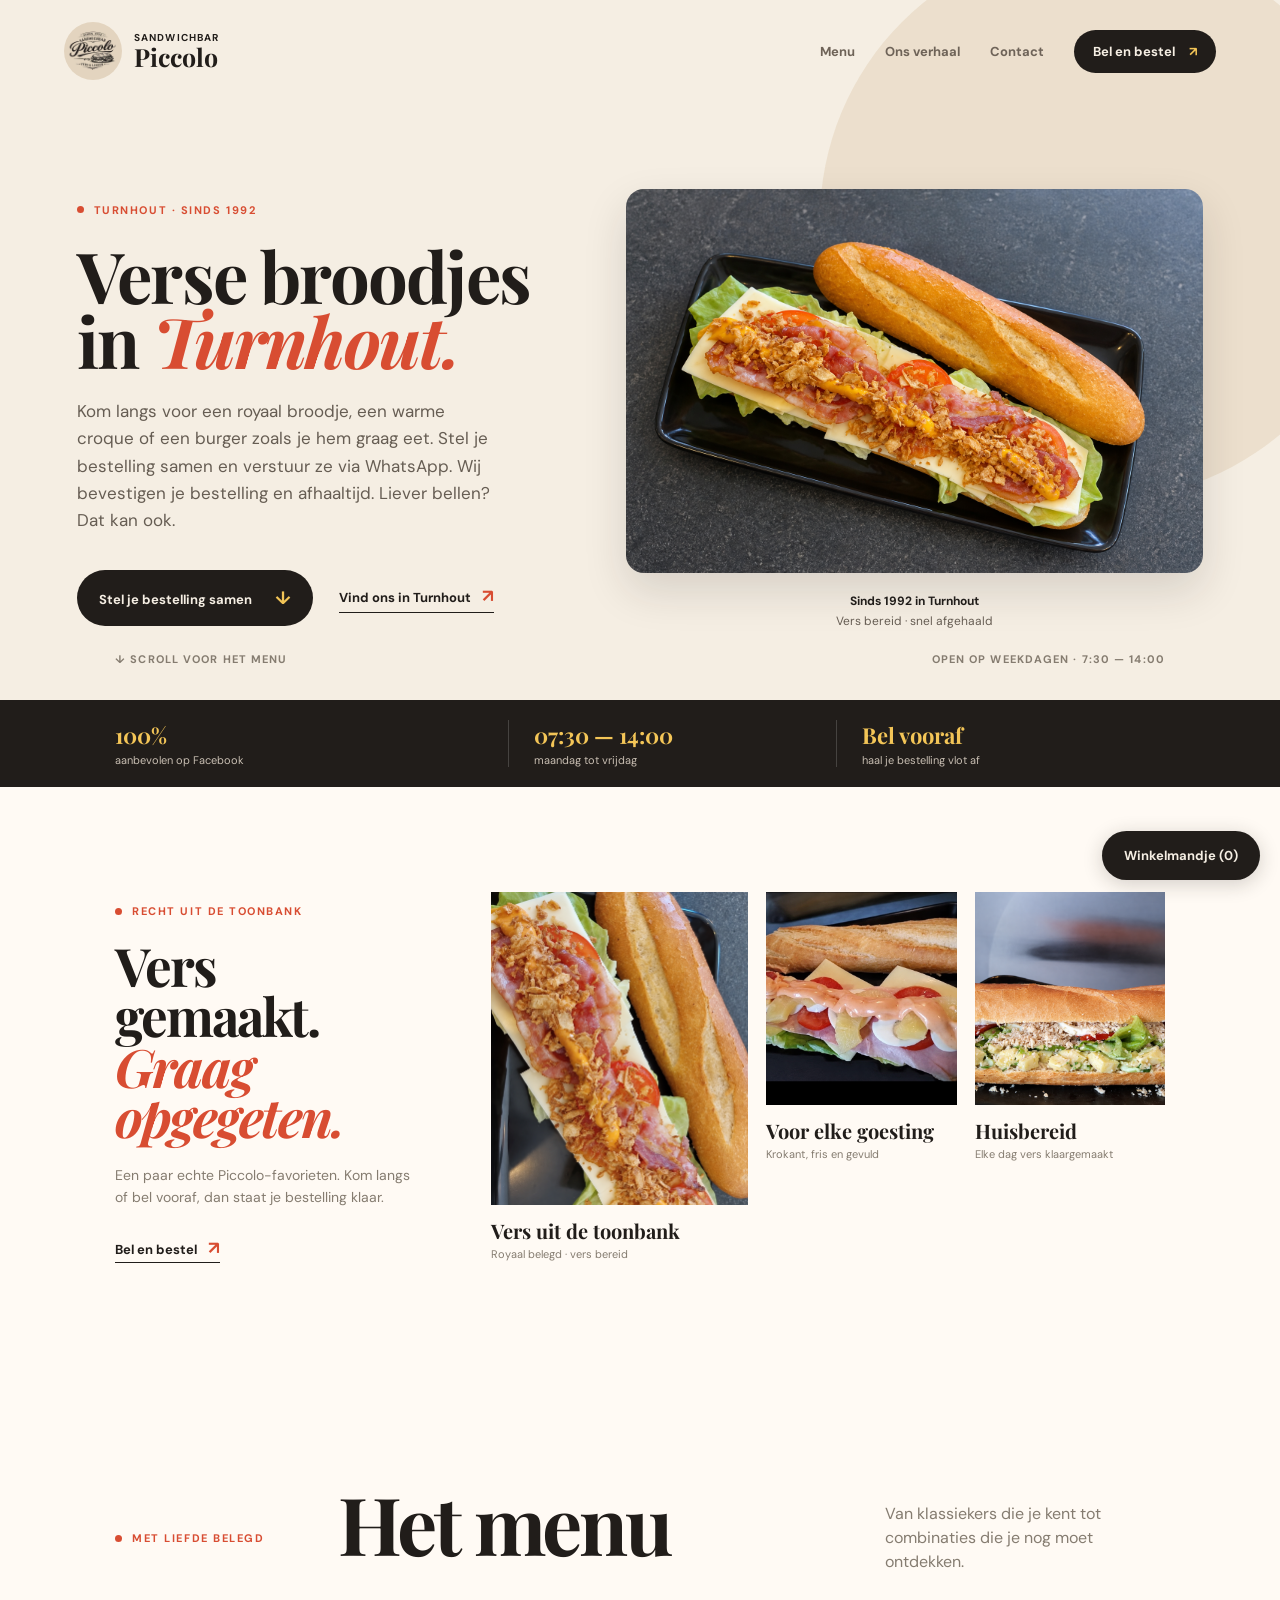
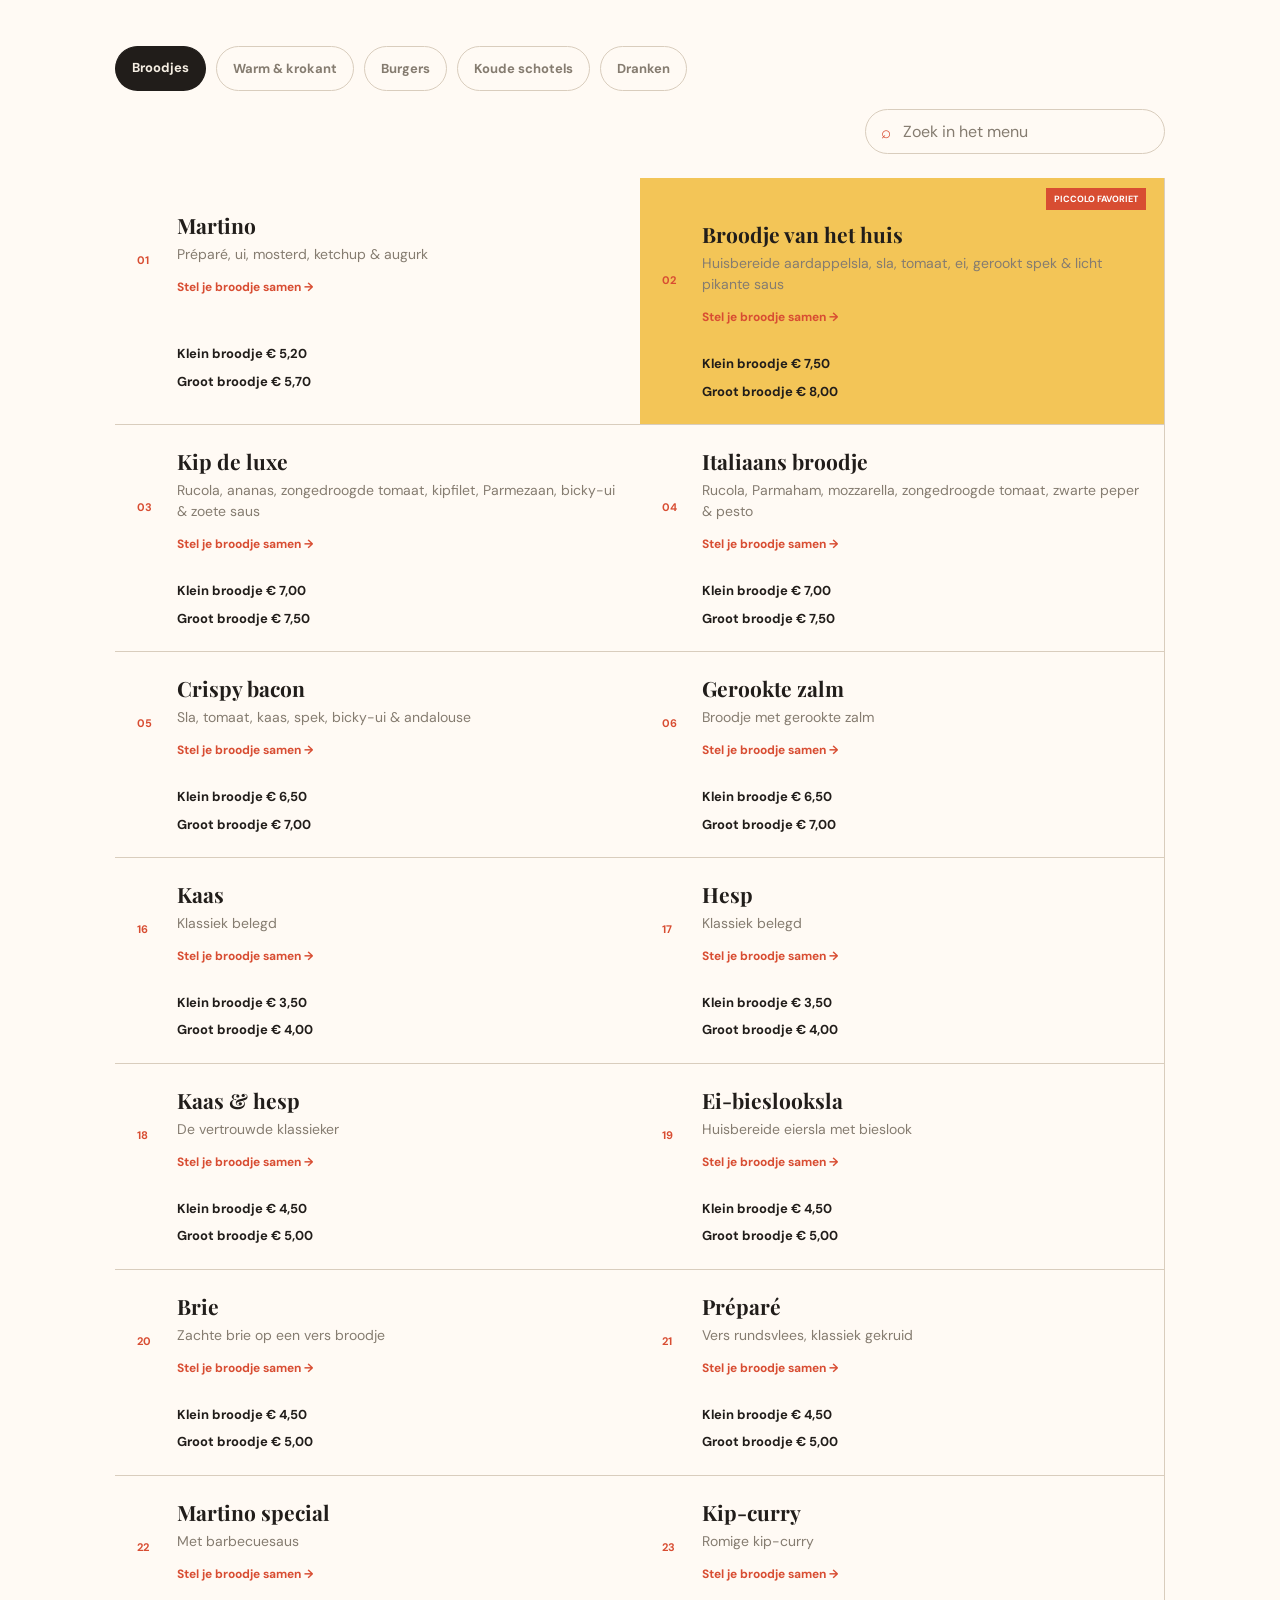
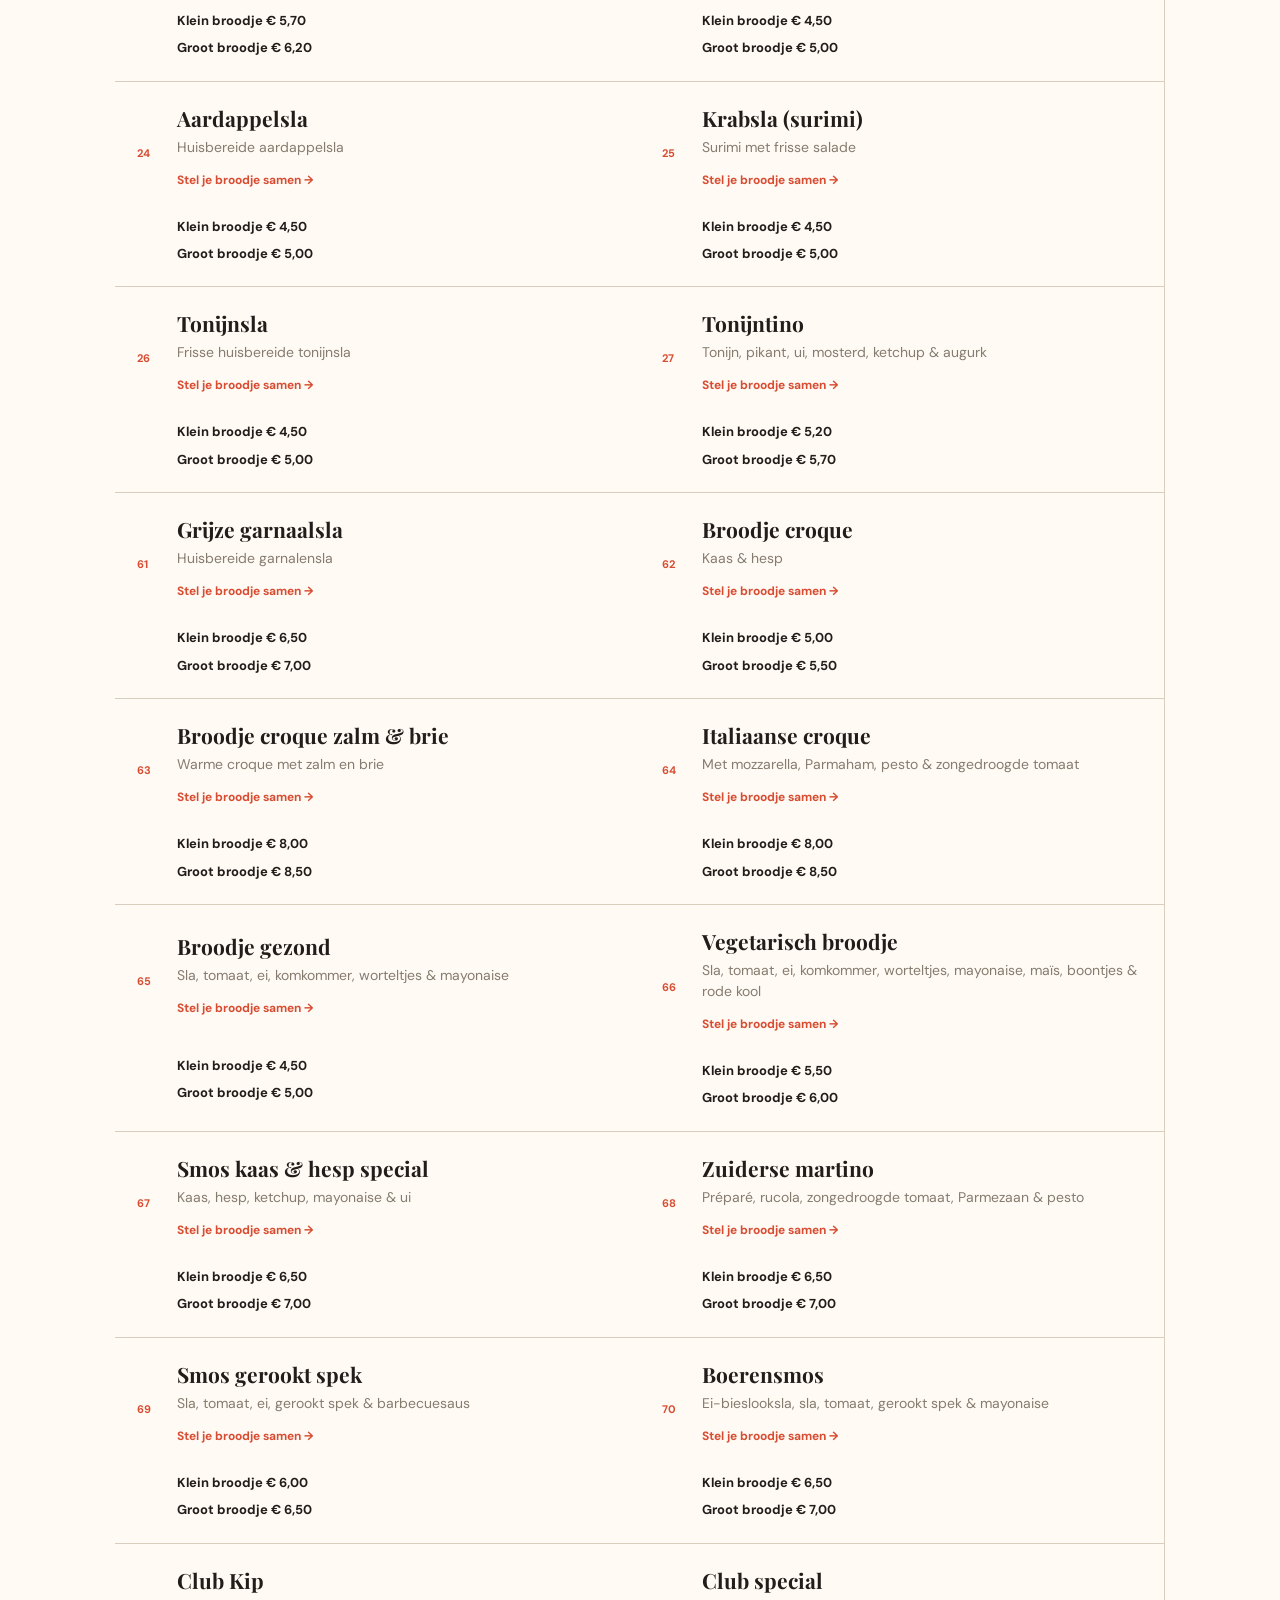
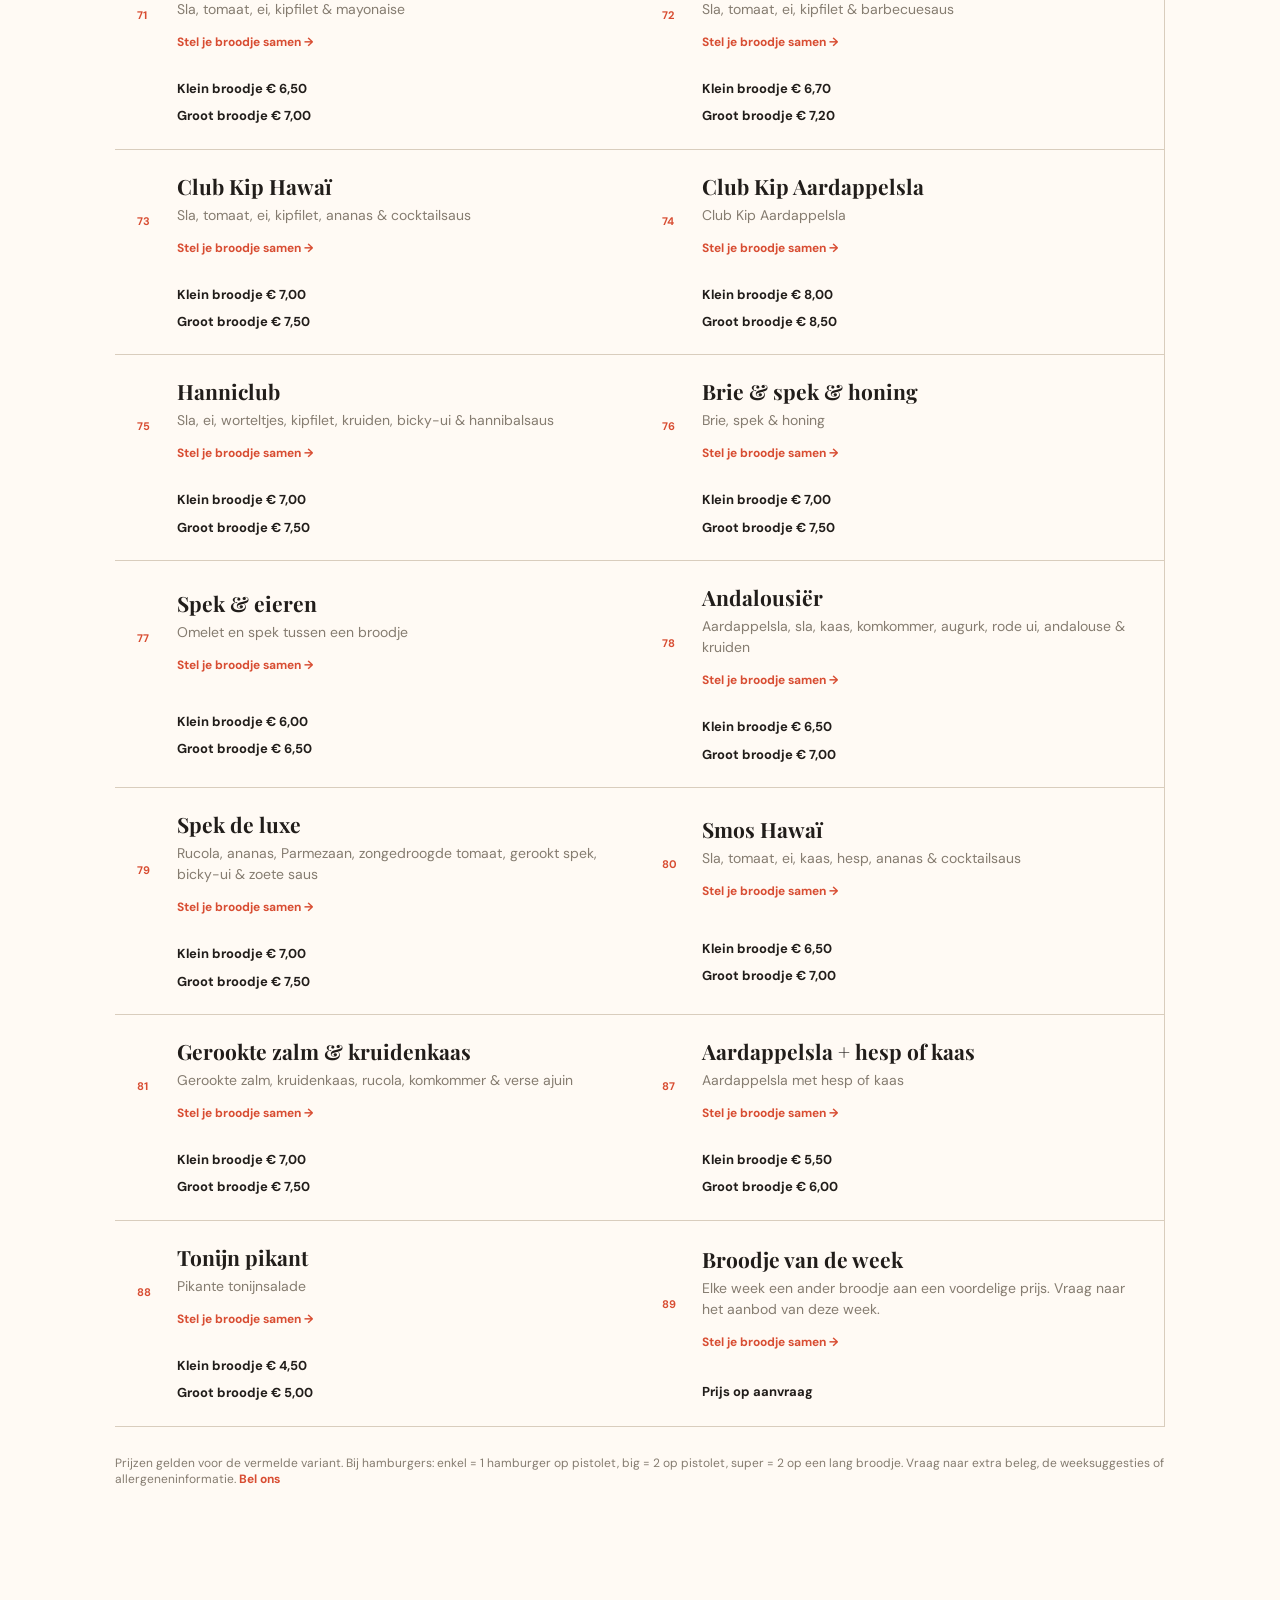
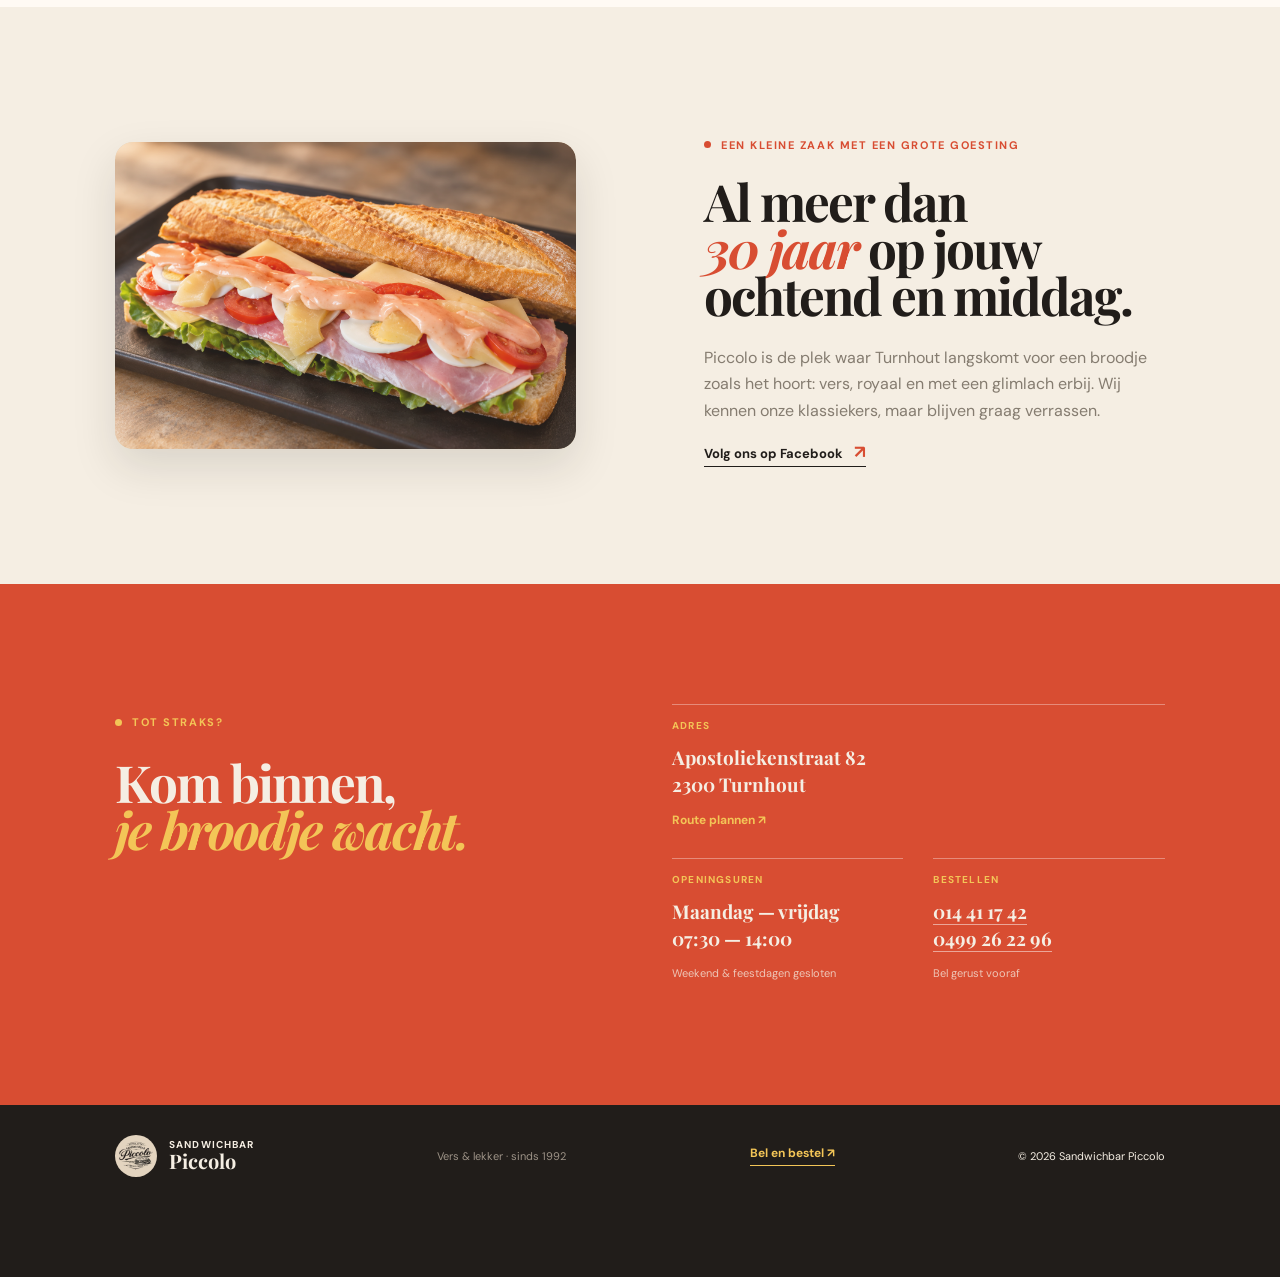
==== commit 64bd836b: "Verbeter bestelervaring en vernieuw broodjesfoto's" ====
--- a/index.html
+++ b/index.html
@@ -12,75 +12,7 @@
     <link rel="preconnect" href="https://fonts.gstatic.com" crossorigin />
     <link href="https://fonts.googleapis.com/css2?family=DM+Sans:wght@400;500;700&family=Playfair+Display:ital,wght@0,700;0,800;1,700;1,800&display=swap" rel="stylesheet" />
     <link rel="stylesheet" href="styles.css" />
-    <style>
-      .food-card {
-  transition: transform 0.3s ease;
-}
-.food-card:hover {
-  transform: translateY(-4px);
-}
-      .story-image { aspect-ratio: 1; background: #e6d5be; border: 10px solid var(--paper); border-radius: 50%; box-shadow: 18px 18px 0 var(--tomato); height: auto; justify-self: center; max-width: 460px; transform: rotate(-2deg); width: 100%; }
-      .story-image img { border-radius: 50%; object-fit: cover; }
-      .story-image span { border-radius: 0 18px 0 0; transform: rotate(2deg); }
-      @media (max-width: 760px) { .story-image { box-shadow: 10px 10px 0 var(--tomato); height: 310px; width: 310px; } }
-      .menu-tabs { gap: 10px; border-bottom: 0; flex-wrap: wrap; }
-      .tab { border: 1px solid var(--line); border-radius: 999px; padding: 12px 16px; transition: background .2s ease, color .2s ease, transform .2s ease; }
-      .tab:hover { color: var(--tomato); transform: translateY(-2px); }
-      .tab.active { background: var(--ink); border-color: var(--ink); color: var(--paper); }
-      .menu-item { transition: background .2s ease, padding-left .2s ease, padding-right .2s ease; }
-      .menu-item:hover { background: #f8e4bc; }
-      .menu-item strong { color: var(--tomato); }
-      .price-size { color: var(--ink); font-family: 'DM Sans', sans-serif; font-size: 11px; line-height: 1.65; }
-      .button-dark, .nav-order { transition: background .2s ease, transform .2s ease; }
-      .button-dark:hover, .nav-order:hover { background: var(--tomato); transform: translateY(-2px); }
-      .contact-details strong { display: inline-block; margin-bottom: 3px; }
-      @media (max-width: 760px) { .menu-tabs { flex-wrap: nowrap; overflow-x: auto; padding-bottom: 5px; } .tab { padding: 10px 14px; } .menu-item:hover { padding-left: 6px; } }
-      .menu-search { align-items: center; border: 1px solid var(--line); border-radius: 999px; display: flex; gap: 10px; margin: 0 0 24px auto; max-width: 300px; padding: 10px 15px; }
-      .menu-search span { color: var(--tomato); font-size: 17px; }
-      .menu-search input { background: transparent; border: 0; color: var(--ink); font: inherit; min-width: 0; outline: 0; width: 100%; }
-      .menu-search input::placeholder { color: var(--muted); }
-      .hero:after { background: #eadcc9; height: 560px; opacity: .8; width: 560px; }
-      .hero-art img { border: 10px solid var(--paper); box-shadow: 5px 6px 0 var(--ink); transform: none; }
-      .hero-art .stamp { display: none; }
-      .hero-note { 
-      transform: none; 
-      position: relative !important; 
-      margin-top: 20px !important; 
-      bottom: auto !important; 
-      right: auto !important; }
-      .hero h1 { letter-spacing: -.025em; }
-      .food-showcase { background: #fffaf4; display: grid; gap: 6vw; grid-template-columns: .8fr 1.8fr; padding: 105px 9vw; }
-      .showcase-intro { align-self: center; max-width: 330px; }
-      .showcase-intro h2 { font-family: 'Playfair Display',serif; font-size: 53px; letter-spacing: -.04em; line-height: .95; margin: 22px 0; }
-      .showcase-intro h2 em { color: var(--tomato); font-style: italic; }
-      .showcase-intro p:not(.eyebrow) { color: var(--muted); font-size: 14px; line-height: 1.6; margin-bottom: 28px; }
-      .food-grid { display: grid; gap: 18px; grid-template-columns: 1.35fr 1fr 1fr; }
-      .food-card { margin: 0; min-width: 0; }
-      .food-card img { aspect-ratio: 1 / 1.12; display: block; filter: saturate(.95); height: auto; object-fit: cover; width: 100%; }
-      .food-card-large img { aspect-ratio: 1 / 1.22; }
-      .food-card figcaption { display: flex; flex-direction: column; gap: 3px; padding-top: 12px; }
-      .food-card figcaption strong { font-family: 'Playfair Display',serif; font-size: 20px; }
-      .food-card figcaption span { color: var(--muted); font-size: 11px; }
-      @media (max-width: 760px) { .menu-search { margin-left: 0; max-width: none; } }
-      @media (max-width: 760px) { .food-showcase { display: block; padding: 75px 8vw; } .showcase-intro { margin-bottom: 32px; max-width: 320px; } .showcase-intro h2 { font-size: 47px; } .food-grid { gap: 10px; grid-template-columns: 1.25fr 1fr; } .food-card-large { grid-row: span 2; } .food-card img, .food-card-large img { aspect-ratio: 1 / 1.25; } .food-card figcaption strong { font-size: 16px; } }
-      .menu-photo { border-radius: 8px; height: 58px; margin-left: 10px; object-fit: cover; width: 58px; }
-      .menu-item:has(.menu-photo) { grid-template-columns: 32px 58px 1fr auto; }
-      @media (max-width: 760px) { .menu-photo { height: 48px; width: 48px; } .menu-item:has(.menu-photo) { grid-template-columns: 28px 48px 1fr auto; gap: 10px; } }
-      .site-footer { border-top: 5px solid var(--tomato); }
-      .site-footer p:last-of-type { color: var(--paper); }
-      .footer-action { border-bottom: 1px solid var(--yellow); color: var(--yellow); font-size: 12px; font-weight: 700; padding-bottom: 4px; }
-      @media (max-width: 760px) { .site-footer { padding-bottom: 85px; } .footer-action { order: 2; } }
-      .mobile-order { display: none; }
-      @media (max-width: 760px) { body { padding-bottom: 68px; } .mobile-order { align-items: center; background: var(--tomato); bottom: 0; color: #fff; display: flex; justify-content: space-between; left: 0; padding: 13px 8vw; position: fixed; right: 0; z-index: 10; } .mobile-order strong { font-size: 13px; } .mobile-order span { color: var(--yellow); font-size: 11px; } }
-      .proof-bar { align-items: center; background: var(--ink); color: var(--paper); display: grid; grid-template-columns: 1.2fr 1fr 1fr; padding: 20px 9vw; }
-      .proof-bar > * { border-right: 1px solid #ffffff2b; padding: 0 25px; }
-      .proof-bar > *:first-child { padding-left: 0; }
-      .proof-bar > *:last-child { border: 0; padding-right: 0; }
-      .proof-bar strong { color: var(--yellow); display: block; font-family: 'Playfair Display',serif; font-size: 22px; }
-      .proof-bar span { color: #c8beb2; display: block; font-size: 11px; margin-top: 3px; }
-      @media (max-width: 760px) { .proof-bar { gap: 15px; grid-template-columns: 1fr 1fr; padding: 22px 8vw; } .proof-bar > * { padding: 0 12px; } .proof-bar > *:first-child { padding-left: 0; } .proof-bar > *:nth-child(2) { border: 0; padding-right: 0; } .proof-bar > *:last-child { border-top: 1px solid #ffffff2b; grid-column: span 2; padding: 15px 0 0; } }
-    </style>
-    <link rel="stylesheet" href="responsive.css" />
+    <script src="products.js" defer></script>
     <script src="script.js" defer></script>
   </head>
   <body>
@@ -102,15 +34,15 @@
       <section class="hero">
         <div class="hero-copy reveal">
           <p class="eyebrow"><span></span> Turnhout · sinds 1992</p>
-          <h1>Voor echt<br /><em>iets beter!</em></h1>
-          <p class="hero-text">Kom langs voor een royaal broodje, een warme croque of een burger zoals je hem graag eet. Bestel vooraf en haal makkelijk af.</p>
+          <h1>Verse broodjes<br />in <em>Turnhout.</em></h1>
+          <p class="hero-text">Kom langs voor een royaal broodje, een warme croque of een burger zoals je hem graag eet. Stel je bestelling samen en verstuur ze via WhatsApp. Wij bevestigen je bestelling en afhaaltijd. Liever bellen? Dat kan ook.</p>
           <div class="hero-actions">
-            <a class="button button-dark" href="#menu">Bekijk het menu <span>↓</span></a>
+            <a class="button button-dark" href="#menu">Stel je bestelling samen <span>↓</span></a>
             <a class="text-link" href="https://www.google.com/maps/search/?api=1&query=Apostoliekenstraat+82+2300+Turnhout" target="_blank" rel="noreferrer">Vind ons in Turnhout <span>↗</span></a>
           </div>
         </div>
         <div class="hero-art reveal reveal-delay">
-          <img src="logo.png" alt="Sandwichbar Piccolo logo" />
+          <img src="piccolo-hero-landscape.png" alt="Royaal belegd broodje op een zwarte serveerschaal" width="1536" height="1024" fetchpriority="high" />
           <div class="hero-note"><strong>Sinds 1992 in Turnhout</strong><span>Vers bereid · snel afgehaald</span></div>
         </div>
         <div class="hero-bottom"><span>↓ Scroll voor het menu</span><span>Open op weekdagen · 7:30 — 14:00</span></div>
@@ -125,9 +57,9 @@
       <section class="food-showcase" aria-label="Verse broodjes van Sandwichbar Piccolo">
         <div class="showcase-intro"><p class="eyebrow"><span></span> Recht uit de toonbank</p><h2>Vers gemaakt.<br /><em>Graag opgegeten.</em></h2><p>Een paar echte Piccolo-favorieten. Kom langs of bel vooraf, dan staat je bestelling klaar.</p><a class="text-link" href="tel:+3214411742">Bel en bestel <span>↗</span></a></div>
         <div class="food-grid">
-          <figure class="food-card food-card-large"><img src="picollo-martino.png" alt="Vers belegd broodje van Sandwichbar Piccolo" /><figcaption><strong>Vers uit de toonbank</strong><span>Royaal belegd · vers bereid</span></figcaption></figure>
-          <figure class="food-card"><img src="picollo-gezond.png" alt="Vers broodje met groenten van Sandwichbar Piccolo" /><figcaption><strong>Voor elke goesting</strong><span>Krokant, fris en gevuld</span></figcaption></figure>
-          <figure class="food-card"><img src="picollo-tonijn.png" alt="Huisbereid broodje van Sandwichbar Piccolo" /><figcaption><strong>Huisbereid</strong><span>Elke dag vers klaargemaakt</span></figcaption></figure>
+          <figure class="food-card food-card-large"><img src="piccolo-gallery-martino.png" alt="Vers belegd broodje van Sandwichbar Piccolo" /><figcaption><strong>Vers uit de toonbank</strong><span>Royaal belegd · vers bereid</span></figcaption></figure>
+          <figure class="food-card"><img src="piccolo-gallery-gezond.png" alt="Vers broodje met groenten van Sandwichbar Piccolo" /><figcaption><strong>Voor elke goesting</strong><span>Krokant, fris en gevuld</span></figcaption></figure>
+          <figure class="food-card"><img src="piccolo-gallery-tonijn.png" alt="Huisbereid broodje van Sandwichbar Piccolo" /><figcaption><strong>Huisbereid</strong><span>Elke dag vers klaargemaakt</span></figcaption></figure>
         </div>
       </section>
 
@@ -137,123 +69,23 @@
           <h2>Het menu</h2>
           <p>Van klassiekers die je kent tot combinaties die je nog moet ontdekken.</p>
         </div>
-        <div class="menu-tabs" role="tablist" aria-label="Menucategorieën">
-          <button class="tab active" data-filter="broodjes" role="tab" aria-selected="true">Broodjes</button>
-          <button class="tab" data-filter="warm" role="tab" aria-selected="false">Warm & krokant</button>
-          <button class="tab" data-filter="burgers" role="tab" aria-selected="false">Burgers</button>
-          <button class="tab" data-filter="schotels" role="tab" aria-selected="false">Koude schotels</button>
-          <button class="tab" data-filter="dranken" role="tab" aria-selected="false">Dranken</button>
+        <div class="menu-tabs" role="group" aria-label="Menucategorieën">
+          <button class="tab active" data-filter="broodjes" aria-pressed="true">Broodjes</button>
+          <button class="tab" data-filter="warm" aria-pressed="false">Warm & krokant</button>
+          <button class="tab" data-filter="burgers" aria-pressed="false">Burgers</button>
+          <button class="tab" data-filter="schotels" aria-pressed="false">Koude schotels</button>
+          <button class="tab" data-filter="dranken" aria-pressed="false">Dranken</button>
         </div>
         <label class="menu-search"><span aria-hidden="true">⌕</span><input id="menu-search" type="search" placeholder="Zoek in het menu" aria-label="Zoek in het menu" /></label>
+        <p id="menu-results" role="status" hidden></p>
         <div class="menu-grid">
-          <article class="menu-item" data-category="broodjes" data-smoske-price-cents="670"><span class="item-number">01</span><div><h3>Martino</h3><p>Préparé, ui, mosterd, ketchup &amp; augurk</p></div><strong><span class="price-size">Klein broodje € 5,20</span><br /><span class="price-size">Groot broodje € 5,70</span></strong></article>
-          <article class="menu-item featured" data-category="broodjes"><span class="item-number">02</span><div><h3>Broodje van het huis</h3><p>Huisbereide aardappelsla, sla, tomaat, ei, gerookt spek &amp; licht pikante saus</p></div><strong><span class="price-size">Klein broodje € 7,50</span><br /><span class="price-size">Groot broodje € 8,00</span></strong><span class="badge">Piccolo favoriet</span></article>
-          <article class="menu-item" data-category="broodjes"><span class="item-number">03</span><div><h3>Kip de luxe</h3><p>Rucola, ananas, zongedroogde tomaat, kipfilet, Parmezaan, bicky-ui &amp; zoete saus</p></div><strong><span class="price-size">Klein broodje € 7,00</span><br /><span class="price-size">Groot broodje € 7,50</span></strong></article>
-          <article class="menu-item" data-category="broodjes"><span class="item-number">04</span><div><h3>Italiaans broodje</h3><p>Rucola, Parmaham, mozzarella, zongedroogde tomaat, zwarte peper &amp; pesto</p></div><strong><span class="price-size">Klein broodje € 7,00</span><br /><span class="price-size">Groot broodje € 7,50</span></strong></article>
-          <article class="menu-item" data-category="broodjes"><span class="item-number">05</span><div><h3>Crispy bacon</h3><p>Sla, tomaat, kaas, spek, bicky-ui &amp; andalouse</p></div><strong><span class="price-size">Klein broodje € 6,50</span><br /><span class="price-size">Groot broodje € 7,00</span></strong></article>
-          <article class="menu-item" data-category="broodjes" data-smoske-price-cents="800"><span class="item-number">06</span><div><h3>Gerookte zalm</h3><p>Broodje met gerookte zalm</p></div><strong><span class="price-size">Klein broodje € 6,50</span><br /><span class="price-size">Groot broodje € 7,00</span></strong></article>
-          <article class="menu-item" data-category="broodjes" data-smoske-price-cents="500"><span class="item-number">16</span><div><h3>Kaas</h3><p>Klassiek belegd</p></div><strong><span class="price-size">Klein broodje € 3,50</span><br /><span class="price-size">Groot broodje € 4,00</span></strong></article>
-          <article class="menu-item" data-category="broodjes" data-smoske-price-cents="500"><span class="item-number">17</span><div><h3>Hesp</h3><p>Klassiek belegd</p></div><strong><span class="price-size">Klein broodje € 3,50</span><br /><span class="price-size">Groot broodje € 4,00</span></strong></article>
-          <article class="menu-item" data-category="broodjes" data-smoske-price-cents="600"><span class="item-number">18</span><div><h3>Kaas &amp; hesp</h3><p>De vertrouwde klassieker</p></div><strong><span class="price-size">Klein broodje € 4,50</span><br /><span class="price-size">Groot broodje € 5,00</span></strong></article>
-          <article class="menu-item" data-category="broodjes" data-smoske-price-cents="600"><span class="item-number">19</span><div><h3>Ei-bieslooksla</h3><p>Huisbereide eiersla met bieslook</p></div><strong><span class="price-size">Klein broodje € 4,50</span><br /><span class="price-size">Groot broodje € 5,00</span></strong></article>
-          <article class="menu-item" data-category="broodjes" data-smoske-price-cents="600"><span class="item-number">20</span><div><h3>Brie</h3><p>Zachte brie op een vers broodje</p></div><strong><span class="price-size">Klein broodje € 4,50</span><br /><span class="price-size">Groot broodje € 5,00</span></strong></article>
-          <article class="menu-item" data-category="broodjes" data-smoske-price-cents="600"><span class="item-number">21</span><div><h3>Préparé</h3><p>Vers rundsvlees, klassiek gekruid</p></div><strong><span class="price-size">Klein broodje € 4,50</span><br /><span class="price-size">Groot broodje € 5,00</span></strong></article>
-          <article class="menu-item" data-category="broodjes" data-smoske-price-cents="720"><span class="item-number">22</span><div><h3>Martino special</h3><p>Met barbecuesaus</p></div><strong><span class="price-size">Klein broodje € 5,70</span><br /><span class="price-size">Groot broodje € 6,20</span></strong></article>
-          <article class="menu-item" data-category="broodjes" data-smoske-price-cents="600"><span class="item-number">23</span><div><h3>Kip-curry</h3><p>Romige kip-curry</p></div><strong><span class="price-size">Klein broodje € 4,50</span><br /><span class="price-size">Groot broodje € 5,00</span></strong></article>
-          <article class="menu-item" data-category="broodjes" data-smoske-price-cents="600"><span class="item-number">24</span><div><h3>Aardappelsla</h3><p>Huisbereide aardappelsla</p></div><strong><span class="price-size">Klein broodje € 4,50</span><br /><span class="price-size">Groot broodje € 5,00</span></strong></article>
-          <article class="menu-item" data-category="broodjes" data-smoske-price-cents="600"><span class="item-number">25</span><div><h3>Krabsla (surimi)</h3><p>Surimi met frisse salade</p></div><strong><span class="price-size">Klein broodje € 4,50</span><br /><span class="price-size">Groot broodje € 5,00</span></strong></article>
-          <article class="menu-item" data-category="broodjes" data-smoske-price-cents="600"><span class="item-number">26</span><div><h3>Tonijnsla</h3><p>Frisse huisbereide tonijnsla</p></div><strong><span class="price-size">Klein broodje € 4,50</span><br /><span class="price-size">Groot broodje € 5,00</span></strong></article>
-          <article class="menu-item" data-category="broodjes" data-smoske-price-cents="670"><span class="item-number">27</span><div><h3>Tonijntino</h3><p>Tonijn, pikant, ui, mosterd, ketchup &amp; augurk</p></div><strong><span class="price-size">Klein broodje € 5,20</span><br /><span class="price-size">Groot broodje € 5,70</span></strong></article>
-          <article class="menu-item" data-category="broodjes" data-smoske-price-cents="800"><span class="item-number">61</span><div><h3>Grijze garnaalsla</h3><p>Huisbereide garnalensla</p></div><strong><span class="price-size">Klein broodje € 6,50</span><br /><span class="price-size">Groot broodje € 7,00</span></strong></article>
-          <article class="menu-item" data-category="broodjes"><span class="item-number">62</span><div><h3>Broodje croque</h3><p>Kaas &amp; hesp</p></div><strong><span class="price-size">Klein broodje € 5,00</span><br /><span class="price-size">Groot broodje € 5,50</span></strong></article>
-          <article class="menu-item" data-category="broodjes"><span class="item-number">63</span><div><h3>Broodje croque zalm &amp; brie</h3><p>Warme croque met zalm en brie</p></div><strong><span class="price-size">Klein broodje € 8,00</span><br /><span class="price-size">Groot broodje € 8,50</span></strong></article>
-          <article class="menu-item" data-category="broodjes"><span class="item-number">64</span><div><h3>Italiaanse croque</h3><p>Met mozzarella, Parmaham, pesto &amp; zongedroogde tomaat</p></div><strong><span class="price-size">Klein broodje € 8,00</span><br /><span class="price-size">Groot broodje € 8,50</span></strong></article>
-          <article class="menu-item" data-category="broodjes"><span class="item-number">65</span><div><h3>Broodje gezond</h3><p>Sla, tomaat, ei, komkommer, worteltjes &amp; mayonaise</p></div><strong><span class="price-size">Klein broodje € 4,50</span><br /><span class="price-size">Groot broodje € 5,00</span></strong></article>
-          <article class="menu-item" data-category="broodjes"><span class="item-number">66</span><div><h3>Vegetarisch broodje</h3><p>Sla, tomaat, ei, komkommer, worteltjes, mayonaise, maïs, boontjes &amp; rode kool</p></div><strong><span class="price-size">Klein broodje € 5,50</span><br /><span class="price-size">Groot broodje € 6,00</span></strong></article>
-          <article class="menu-item" data-category="broodjes"><span class="item-number">67</span><div><h3>Smos kaas &amp; hesp special</h3><p>Kaas, hesp, ketchup, mayonaise &amp; ui</p></div><strong><span class="price-size">Klein broodje € 6,50</span><br /><span class="price-size">Groot broodje € 7,00</span></strong></article>
-          <article class="menu-item" data-category="broodjes"><span class="item-number">68</span><div><h3>Zuiderse martino</h3><p>Préparé, rucola, zongedroogde tomaat, Parmezaan &amp; pesto</p></div><strong><span class="price-size">Klein broodje € 6,50</span><br /><span class="price-size">Groot broodje € 7,00</span></strong></article>
-          <article class="menu-item" data-category="broodjes"><span class="item-number">69</span><div><h3>Smos gerookt spek</h3><p>Sla, tomaat, ei, gerookt spek &amp; barbecuesaus</p></div><strong><span class="price-size">Klein broodje € 6,00</span><br /><span class="price-size">Groot broodje € 6,50</span></strong></article>
-          <article class="menu-item" data-category="broodjes"><span class="item-number">70</span><div><h3>Boerensmos</h3><p>Ei-bieslooksla, sla, tomaat, gerookt spek &amp; mayonaise</p></div><strong><span class="price-size">Klein broodje € 6,50</span><br /><span class="price-size">Groot broodje € 7,00</span></strong></article>
-          <article class="menu-item" data-category="broodjes"><span class="item-number">71</span><div><h3>Club Kip</h3><p>Sla, tomaat, ei, kipfilet &amp; mayonaise</p></div><strong><span class="price-size">Klein broodje € 6,50</span><br /><span class="price-size">Groot broodje € 7,00</span></strong></article>
-          <article class="menu-item" data-category="broodjes"><span class="item-number">72</span><div><h3>Club special</h3><p>Sla, tomaat, ei, kipfilet &amp; barbecuesaus</p></div><strong><span class="price-size">Klein broodje € 6,70</span><br /><span class="price-size">Groot broodje € 7,20</span></strong></article>
-          <article class="menu-item" data-category="broodjes"><span class="item-number">73</span><div><h3>Club Kip Hawaï</h3><p>Sla, tomaat, ei, kipfilet, ananas &amp; cocktailsaus</p></div><strong><span class="price-size">Klein broodje € 7,00</span><br /><span class="price-size">Groot broodje € 7,50</span></strong></article>
-          <article class="menu-item" data-category="broodjes"><span class="item-number">74</span><div><h3>Club Kip Aardappelsla</h3><p>Club Kip Aardappelsla</p></div><strong><span class="price-size">Klein broodje € 8,00</span><br /><span class="price-size">Groot broodje € 8,50</span></strong></article>
-          <article class="menu-item" data-category="broodjes"><span class="item-number">75</span><div><h3>Hanniclub</h3><p>Sla, ei, worteltjes, kipfilet, kruiden, bicky-ui &amp; hannibalsaus</p></div><strong><span class="price-size">Klein broodje € 7,00</span><br /><span class="price-size">Groot broodje € 7,50</span></strong></article>
-          <article class="menu-item" data-category="broodjes"><span class="item-number">76</span><div><h3>Brie &amp; spek &amp; honing</h3><p>Brie, spek &amp; honing</p></div><strong><span class="price-size">Klein broodje € 7,00</span><br /><span class="price-size">Groot broodje € 7,50</span></strong></article>
-          <article class="menu-item" data-category="broodjes"><span class="item-number">77</span><div><h3>Spek &amp; eieren</h3><p>Omelet en spek tussen een broodje</p></div><strong><span class="price-size">Klein broodje € 6,00</span><br /><span class="price-size">Groot broodje € 6,50</span></strong></article>
-          <article class="menu-item" data-category="broodjes"><span class="item-number">78</span><div><h3>Andalousiër</h3><p>Aardappelsla, sla, kaas, komkommer, augurk, rode ui, andalouse &amp; kruiden</p></div><strong><span class="price-size">Klein broodje € 6,50</span><br /><span class="price-size">Groot broodje € 7,00</span></strong></article>
-          <article class="menu-item" data-category="broodjes"><span class="item-number">79</span><div><h3>Spek de luxe</h3><p>Rucola, ananas, Parmezaan, zongedroogde tomaat, gerookt spek, bicky-ui &amp; zoete saus</p></div><strong><span class="price-size">Klein broodje € 7,00</span><br /><span class="price-size">Groot broodje € 7,50</span></strong></article>
-          <article class="menu-item" data-category="broodjes"><span class="item-number">80</span><div><h3>Smos Hawaï</h3><p>Sla, tomaat, ei, kaas, hesp, ananas &amp; cocktailsaus</p></div><strong><span class="price-size">Klein broodje € 6,50</span><br /><span class="price-size">Groot broodje € 7,00</span></strong></article>
-          <article class="menu-item" data-category="broodjes"><span class="item-number">81</span><div><h3>Gerookte zalm &amp; kruidenkaas</h3><p>Gerookte zalm, kruidenkaas, rucola, komkommer &amp; verse ajuin</p></div><strong><span class="price-size">Klein broodje € 7,00</span><br /><span class="price-size">Groot broodje € 7,50</span></strong></article>
-          <article class="menu-item" data-category="broodjes" data-smoske-price-cents="700"><span class="item-number">87</span><div><h3>Aardappelsla + hesp of kaas</h3><p>Aardappelsla met hesp of kaas</p></div><strong><span class="price-size">Klein broodje € 5,50</span><br /><span class="price-size">Groot broodje € 6,00</span></strong></article>
-          <article class="menu-item" data-category="broodjes" data-smoske-price-cents="600"><span class="item-number">88</span><div><h3>Tonijn pikant</h3><p>Pikante tonijnsalade</p></div><strong><span class="price-size">Klein broodje € 4,50</span><br /><span class="price-size">Groot broodje € 5,00</span></strong></article>
-          <article class="menu-item" data-category="broodjes"><span class="item-number">89</span><div><h3>Broodje van de week</h3><p>Elke week een ander broodje aan een voordelige prijs. Vraag naar het aanbod van deze week.</p></div><strong><span class="price-size">Vraag ernaar</span></strong></article>
-          <article class="menu-item" data-category="warm"><span class="item-number">07</span><div><h3>Croque Hawaï</h3><p>Kaas, hesp &amp; ananas</p></div><strong><span class="price-size">Groot broodje € 6,00</span></strong></article>
-          <article class="menu-item" data-category="warm"><span class="item-number">08</span><div><h3>Kipsaté</h3><p>Huisbereide kipsaté op een groot broodje of groot smoske</p></div><strong><span class="price-size">Groot broodje € 6,00</span><br /><span class="price-size">Groot smoske € 7,00</span></strong></article>
-          <article class="menu-item" data-category="warm"><span class="item-number">09</span><div><h3>Huisbereide spaghetti</h3><p>Grote portie met groentjes, kippengehakt &amp; kaas</p></div><strong>€ 9,50</strong></article>
-          <article class="menu-item" data-category="warm"><span class="item-number">28</span><div><h3>Boulet</h3><p>Warme snack op een groot broodje of groot smoske</p></div><strong><span class="price-size">Groot broodje € 5,50</span><br /><span class="price-size">Groot smoske € 6,50</span></strong></article>
-          <article class="menu-item" data-category="warm"><span class="item-number">29</span><div><h3>Curryworst XL</h3><p>Warme snack op een groot broodje of groot smoske</p></div><strong><span class="price-size">Groot broodje € 5,50</span><br /><span class="price-size">Groot smoske € 6,50</span></strong></article>
-          <article class="menu-item" data-category="warm"><span class="item-number">30</span><div><h3>Mexicano</h3><p>Warme snack op een groot broodje of groot smoske</p></div><strong><span class="price-size">Groot broodje € 5,50</span><br /><span class="price-size">Groot smoske € 6,50</span></strong></article>
-          <article class="menu-item" data-category="warm"><span class="item-number">31</span><div><h3>Viandel</h3><p>Warme snack op een groot broodje of groot smoske</p></div><strong><span class="price-size">Groot broodje € 5,50</span><br /><span class="price-size">Groot smoske € 6,50</span></strong></article>
-          <article class="menu-item" data-category="warm"><span class="item-number">32</span><div><h3>Bockworst</h3><p>Warme snack op een groot broodje of groot smoske</p></div><strong><span class="price-size">Groot broodje € 5,50</span><br /><span class="price-size">Groot smoske € 6,50</span></strong></article>
-          <article class="menu-item" data-category="warm"><span class="item-number">33</span><div><h3>Vleeskroket</h3><p>2 stuks</p></div><strong><span class="price-size">Groot broodje € 6,50</span><br /><span class="price-size">Groot smoske € 7,50</span></strong></article>
-          <article class="menu-item" data-category="warm"><span class="item-number">34</span><div><h3>Goulashkroket</h3><p>2 stuks</p></div><strong><span class="price-size">Groot broodje € 6,50</span><br /><span class="price-size">Groot smoske € 7,50</span></strong></article>
-          <article class="menu-item" data-category="warm"><span class="item-number">35</span><div><h3>Kaaskroket</h3><p>3 stuks</p></div><strong><span class="price-size">Groot broodje € 6,50</span><br /><span class="price-size">Groot smoske € 7,50</span></strong></article>
-          <article class="menu-item" data-category="warm"><span class="item-number">36</span><div><h3>Boerenboulet</h3><p>Groot broodje, huisbereide aardappelsla, sla, tomaat, ei, boulet, augurk &amp; 1 saus naar keuze</p></div><strong>€ 8,00</strong></article>
-          <article class="menu-item" data-category="warm"><span class="item-number">37</span><div><h3>Visburger</h3><p>Pistolet met sla, tomaat &amp; ei</p></div><strong>€ 5,50</strong></article>
-          <article class="menu-item" data-category="warm"><span class="item-number">38</span><div><h3>Kipburger</h3><p>Pistolet met sla, tomaat &amp; ei</p></div><strong>€ 5,50</strong></article>
-          <article class="menu-item" data-category="warm"><span class="item-number">39</span><div><h3>Bicky Burger</h3><p>Met bickysaus</p></div><strong>€ 5,50</strong></article>
-          <article class="menu-item" data-category="warm"><span class="item-number">40</span><div><h3>Bicky Cheese Bacon Burger</h3><p>Met kaas en spek</p></div><strong>€ 7,00</strong></article>
-          <article class="menu-item" data-category="warm"><span class="item-number">82</span><div><h3>Vis XL</h3><p>Groot broodje met sla, tomaat, ei &amp; tartaar</p></div><strong>€ 6,50</strong></article>
-          <article class="menu-item" data-category="warm"><span class="item-number">83</span><div><h3>Kip XL</h3><p>Groot broodje met sla, tomaat, ei &amp; saus</p></div><strong>€ 6,50</strong></article>
-          <article class="menu-item" data-category="warm"><span class="item-number">84</span><div><h3>Bicky Cheese Burger</h3><p>Bicky burger met kaas</p></div><strong>€ 6,00</strong></article>
-          <article class="menu-item" data-category="warm"><span class="item-number">85</span><div><h3>Bicky Boulet</h3><p>Boulet met bickysaus</p></div><strong>€ 6,50</strong></article>
-          <article class="menu-item" data-category="warm"><span class="item-number">86</span><div><h3>Bicky Mexicano</h3><p>Mexicano met bickysaus</p></div><strong>€ 6,50</strong></article>
-          <article class="menu-item" data-category="warm"><span class="item-number">90</span><div><h3>Braadworst</h3><p>Warme snack op een groot broodje of groot smoske</p></div><strong><span class="price-size">Groot broodje € 5,50</span><br /><span class="price-size">Groot smoske € 6,50</span></strong></article>
-          <article class="menu-item" data-category="warm"><span class="item-number">91</span><div><h3>Saté</h3><p>Warme snack op een groot broodje of groot smoske</p></div><strong><span class="price-size">Groot broodje € 6,00</span><br /><span class="price-size">Groot smoske € 7,00</span></strong></article>
-          <article class="menu-item" data-category="warm"><span class="item-number">92</span><div><h3>Curryrol</h3><p>Warme curryrol</p></div><strong>€ 3,00</strong></article>
-          <article class="menu-item" data-category="warm"><span class="item-number">93</span><div><h3>Uitsmijter</h3><p>2 sneden bruin brood, sla, tomaat, komkommer, augurk, mayonaise, 2 spiegeleieren en naar keuze ontvette hesp, gerookt spek of jonge kaas</p></div><strong>€ 7,50</strong></article>
-          <article class="menu-item" data-category="burgers"><span class="item-number">10</span><div><h3>Cheeseburger</h3><p>Sla, tomaat, smeltkaas, hamburger &amp; cocktailsaus</p></div><strong><span class="price-size">Enkel € 5,00</span><br /><span class="price-size">Big € 6,00</span><br /><span class="price-size">Super € 7,00</span></strong></article>
-          <article class="menu-item" data-category="burgers"><span class="item-number">11</span><div><h3>Baconburger</h3><p>Sla, tomaat, hamburger, smeltkaas, gerookt spek &amp; barbecuesaus</p></div><strong><span class="price-size">Enkel € 6,00</span><br /><span class="price-size">Big € 7,00</span><br /><span class="price-size">Super € 8,00</span></strong></article>
-          <article class="menu-item" data-category="burgers"><span class="item-number">12</span><div><h3>Ultra stoomboot</h3><p>Sla, tomaat, ei, augurk, 2 hamburgers, saus, ananas, smeltkaas &amp; gerookt spek</p></div><strong><span class="price-size">Super € 9,00</span></strong></article>
-          <article class="menu-item" data-category="burgers"><span class="item-number">41</span><div><h3>Hamburger</h3><p>Hamburger met 1 saus naar keuze</p></div><strong><span class="price-size">Enkel € 4,50</span><br /><span class="price-size">Big € 5,50</span><br /><span class="price-size">Super € 6,50</span></strong></article>
-          <article class="menu-item" data-category="burgers"><span class="item-number">42</span><div><h3>Hamburger met gebakken ui</h3><p>Augurk, hamburger, mayonaise, ketchup &amp; gebakken ui</p></div><strong><span class="price-size">Enkel € 5,70</span><br /><span class="price-size">Big € 6,70</span><br /><span class="price-size">Super € 7,70</span></strong></article>
-          <article class="menu-item" data-category="burgers"><span class="item-number">43</span><div><h3>Hawaïburger</h3><p>Sla, tomaat, ananas, hamburger &amp; cocktailsaus</p></div><strong><span class="price-size">Enkel € 5,00</span><br /><span class="price-size">Big € 6,00</span><br /><span class="price-size">Super € 7,00</span></strong></article>
-          <article class="menu-item" data-category="burgers"><span class="item-number">44</span><div><h3>Tropicalburger</h3><p>Sla, tomaat, ananas, hamburger, smeltkaas &amp; cocktailsaus</p></div><strong><span class="price-size">Enkel € 5,50</span><br /><span class="price-size">Big € 6,50</span><br /><span class="price-size">Super € 7,50</span></strong></article>
-          <article class="menu-item" data-category="burgers"><span class="item-number">45</span><div><h3>Chipieburger</h3><p>Sla, tomaat, ei, hamburger &amp; saus naar keuze</p></div><strong><span class="price-size">Enkel € 5,00</span><br /><span class="price-size">Big € 6,00</span><br /><span class="price-size">Super € 7,00</span></strong></article>
-          <article class="menu-item" data-category="burgers"><span class="item-number">46</span><div><h3>Monacoburger</h3><p>Sla, tomaat, ei, ui, hesp, hamburger, smeltkaas &amp; saus naar keuze</p></div><strong><span class="price-size">Enkel € 6,50</span><br /><span class="price-size">Big € 7,50</span><br /><span class="price-size">Super € 8,50</span></strong></article>
-          <article class="menu-item" data-category="burgers"><span class="item-number">47</span><div><h3>Stoomboot</h3><p>Sla, tomaat, ei, augurk, 2 hamburgers &amp; saus</p></div><strong><span class="price-size">Super € 7,50</span></strong></article>
-          <article class="menu-item" data-category="dranken"><span class="item-number">13</span><div><h3>Koffie</h3><p>Meeneembeker</p></div><strong><span class="price-size">Meeneembeker € 3,00</span></strong></article>
-          <article class="menu-item" data-category="dranken"><span class="item-number">14</span><div><h3>Cola</h3><p>Cola</p></div><strong><span class="price-size">Blikje € 2,70</span><br /><span class="price-size">Flesje € 3,20</span></strong></article>
-          <article class="menu-item" data-category="dranken"><span class="item-number">15</span><div><h3>Red Bull</h3><p>Blikje</p></div><strong><span class="price-size">Blikje € 3,20</span></strong></article>
-          <article class="menu-item" data-category="dranken"><span class="item-number">48</span><div><h3>Capri-Sun</h3><p>Flesje</p></div><strong><span class="price-size">Flesje € 2,00</span></strong></article>
-          <article class="menu-item" data-category="dranken"><span class="item-number">49</span><div><h3>Water</h3><p>Flesje</p></div><strong><span class="price-size">Flesje € 2,70</span></strong></article>
-          <article class="menu-item" data-category="dranken"><span class="item-number">50</span><div><h3>Chocovit</h3><p>Chocoladedrank</p></div><strong><span class="price-size">Flesje € 3,20</span></strong></article>
-          <article class="menu-item" data-category="dranken"><span class="item-number">52</span><div><h3>Koffie verkeerd</h3><p>Beker</p></div><strong><span class="price-size">Beker € 3,50</span></strong></article>
-          <article class="menu-item" data-category="dranken"><span class="item-number">94</span><div><h3>Cola Zero</h3><p>Cola zonder suiker</p></div><strong><span class="price-size">Blikje € 2,70</span><br /><span class="price-size">Flesje € 3,20</span></strong></article>
-          <article class="menu-item" data-category="dranken"><span class="item-number">95</span><div><h3>Fanta</h3><p>Frisdrank</p></div><strong><span class="price-size">Blikje € 2,70</span></strong></article>
-          <article class="menu-item" data-category="dranken"><span class="item-number">96</span><div><h3>Ice Tea</h3><p>IJsthee</p></div><strong><span class="price-size">Blikje € 3,20</span><br /><span class="price-size">Flesje € 3,70</span></strong></article>
-          <article class="menu-item" data-category="schotels"><span class="item-number">53</span><div><h3>Koude schotel klein — natuur</h3><p>Sla, tomaat, ei, komkommer, worteltjes, augurk, mayonaise, aardappelsla &amp; een groot broodje</p></div><strong>€ 7,50</strong></article>
-          <article class="menu-item" data-category="schotels"><span class="item-number">54</span><div><h3>Koude schotel klein — met hesp</h3><p>Sla, tomaat, ei, komkommer, worteltjes, augurk, mayonaise, aardappelsla &amp; een groot broodje</p></div><strong>€ 8,50</strong></article>
-          <article class="menu-item" data-category="schotels"><span class="item-number">55</span><div><h3>Koude schotel klein — met americain</h3><p>Sla, tomaat, ei, komkommer, worteltjes, augurk, mayonaise, aardappelsla &amp; een groot broodje</p></div><strong>€ 9,50</strong></article>
-          <article class="menu-item" data-category="schotels"><span class="item-number">56</span><div><h3>Koude schotel klein — met kip</h3><p>Sla, tomaat, ei, komkommer, worteltjes, augurk, mayonaise, aardappelsla &amp; een groot broodje</p></div><strong>€ 9,50</strong></article>
-          <article class="menu-item" data-category="schotels"><span class="item-number">57</span><div><h3>Koude schotel klein — met tonijn</h3><p>Sla, tomaat, ei, komkommer, worteltjes, augurk, mayonaise, aardappelsla &amp; een groot broodje. Met een blikje tonijn.</p></div><strong>€ 10,00</strong></article>
-          <article class="menu-item" data-category="schotels"><span class="item-number">58</span><div><h3>Koude schotel klein — met gerookte zalm</h3><p>Sla, tomaat, ei, komkommer, worteltjes, augurk, mayonaise, aardappelsla &amp; een groot broodje</p></div><strong>€ 10,50</strong></article>
-          <article class="menu-item" data-category="schotels"><span class="item-number">59</span><div><h3>Koude schotel klein — met grijze garnaalsla</h3><p>Sla, tomaat, ei, komkommer, worteltjes, augurk, mayonaise, aardappelsla &amp; een groot broodje</p></div><strong>€ 11,50</strong></article>
-          <article class="menu-item" data-category="schotels"><span class="item-number">60</span><div><h3>Gezonde schotel van de week</h3><p>Elke week een verse, voedzame verrassing</p></div><strong><span class="price-size">Vraag ernaar</span></strong></article>
-          <article class="menu-item" data-category="schotels"><span class="item-number">97</span><div><h3>Koude schotel van het huis — natuur</h3><p>Sla, tomaat, ei, komkommer, worteltjes, boontjes, rode kool, maïs, paprika &amp; mayonaise. Naar keuze met een groot broodje of aardappelsla</p></div><strong>€ 7,50</strong></article>
-          <article class="menu-item" data-category="schotels"><span class="item-number">98</span><div><h3>Koude schotel van het huis — met hesp</h3><p>Sla, tomaat, ei, komkommer, worteltjes, boontjes, rode kool, maïs, paprika &amp; mayonaise. Naar keuze met een groot broodje of aardappelsla</p></div><strong>€ 8,50</strong></article>
-          <article class="menu-item" data-category="schotels"><span class="item-number">99</span><div><h3>Koude schotel van het huis — met americain</h3><p>Sla, tomaat, ei, komkommer, worteltjes, boontjes, rode kool, maïs, paprika &amp; mayonaise. Naar keuze met een groot broodje of aardappelsla</p></div><strong>€ 9,50</strong></article>
-          <article class="menu-item" data-category="schotels"><span class="item-number">100</span><div><h3>Koude schotel van het huis — met kip</h3><p>Sla, tomaat, ei, komkommer, worteltjes, boontjes, rode kool, maïs, paprika &amp; mayonaise. Naar keuze met een groot broodje of aardappelsla</p></div><strong>€ 9,50</strong></article>
-          <article class="menu-item" data-category="schotels"><span class="item-number">101</span><div><h3>Koude schotel van het huis — met tonijn</h3><p>Sla, tomaat, ei, komkommer, worteltjes, boontjes, rode kool, maïs, paprika &amp; mayonaise. Naar keuze met een groot broodje of aardappelsla. Met een blikje tonijn.</p></div><strong>€ 10,00</strong></article>
-          <article class="menu-item" data-category="schotels"><span class="item-number">102</span><div><h3>Koude schotel van het huis — met gerookte zalm</h3><p>Sla, tomaat, ei, komkommer, worteltjes, boontjes, rode kool, maïs, paprika &amp; mayonaise. Naar keuze met een groot broodje of aardappelsla</p></div><strong>€ 10,50</strong></article>
-          <article class="menu-item" data-category="schotels"><span class="item-number">103</span><div><h3>Koude schotel van het huis — met grijze garnaalsla</h3><p>Sla, tomaat, ei, komkommer, worteltjes, boontjes, rode kool, maïs, paprika &amp; mayonaise. Naar keuze met een groot broodje of aardappelsla</p></div><strong>€ 11,50</strong></article>
+          <noscript>Schakel JavaScript in om het menu samen te stellen, of bel 014 41 17 42 om te bestellen.</noscript>
         </div>
         <p class="menu-footnote">Prijzen gelden voor de vermelde variant. Bij hamburgers: enkel = 1 hamburger op pistolet, big = 2 op pistolet, super = 2 op een lang broodje. Vraag naar extra beleg, de weeksuggesties of allergeneninformatie. <a href="tel:+3214411742">Bel ons</a></p>
       </section>
 
       <section id="verhaal" class="story-section section-pad">
-        <div class="story-image"><img src="logo.png" alt="Sandwichbar Piccolo" /></div>
+        <div class="story-image"><img src="piccolo-story-landscape.png" alt="Krokant broodje met hesp, kaas, ei en verse groenten" width="1536" height="1024" loading="lazy" /></div>
         <div class="story-copy reveal"><p class="eyebrow"><span></span> Een kleine zaak met een grote goesting</p><h2>Al meer dan<br /><em>30 jaar</em> op jouw ochtend en middag.</h2><p>Piccolo is de plek waar Turnhout langskomt voor een broodje zoals het hoort: vers, royaal en met een glimlach erbij. Wij kennen onze klassiekers, maar blijven graag verrassen.</p><a class="text-link" href="https://www.facebook.com/profile.php?id=100050272969953&locale=nl_BE" target="_blank" rel="noreferrer">Volg ons op Facebook <span>↗</span></a></div>
       </section>
 
@@ -290,11 +122,30 @@
       <h2 id="sandwich-title"></h2>
       <p id="sandwich-description"></p>
       <form id="sandwich-form">
+        <div class="cart-controls" role="group" aria-label="Aantal artikelen">
+          <span>Aantal</span>
+          <button id="quantity-minus" type="button" aria-label="Eén minder" disabled>−</button>
+          <output id="sandwich-quantity" aria-live="polite">1</output>
+          <button id="quantity-plus" type="button" aria-label="Eén meer">+</button>
+        </div>
         <fieldset id="sandwich-sizes">
           <legend>Hoe groot is je goesting?</legend>
           <div class="sandwich-options" id="size-options"></div>
         </fieldset>
         <div id="sandwich-extras" hidden>
+          <label class="sandwich-field" id="side-field" for="sandwich-side" hidden>Wat wil je bij je schotel?
+            <select id="sandwich-side" name="side">
+              <option value="">Kies broodje of aardappelsla</option>
+              <option value="Groot broodje">Groot broodje</option>
+              <option value="Aardappelsla">Aardappelsla</option>
+            </select>
+          </label>
+          <label class="sandwich-field" id="bread-field" for="sandwich-bread" hidden>Welk brood wil je?
+            <select id="sandwich-bread" name="bread">
+              <option value="Wit brood">Wit brood</option>
+              <option value="Bruin brood">Bruin brood</option>
+            </select>
+          </label>
           <fieldset>
             <legend>Extra groenten</legend>
             <div class="sandwich-options">
--- a/styles.css
+++ b/styles.css
@@ -51,3 +51,325 @@
 .cart-controls button:disabled { opacity: .4; cursor: default; }
 #cart-dialog :focus-visible, .cart-open:focus-visible { outline: 3px solid var(--tomato); outline-offset: 3px; }
 @media (max-width: 760px) { .cart-open { bottom: calc(80px + env(safe-area-inset-bottom, 0px)); right: 12px; } #cart-dialog { padding: 24px 18px; } }
+
+/* Additional site components */
+      .food-card {
+  transition: transform 0.3s ease;
+}
+.food-card:hover {
+  transform: translateY(-4px);
+}
+      .story-image { aspect-ratio: 1; background: #e6d5be; border: 10px solid var(--paper); border-radius: 50%; box-shadow: 18px 18px 0 var(--tomato); height: auto; justify-self: center; max-width: 460px; transform: rotate(-2deg); width: 100%; }
+      .story-image img { border-radius: 50%; object-fit: cover; }
+      .story-image span { border-radius: 0 18px 0 0; transform: rotate(2deg); }
+      @media (max-width: 760px) { .story-image { box-shadow: 10px 10px 0 var(--tomato); height: 310px; width: 310px; } }
+      .menu-tabs { gap: 10px; border-bottom: 0; flex-wrap: wrap; }
+      .tab { border: 1px solid var(--line); border-radius: 999px; padding: 12px 16px; transition: background .2s ease, color .2s ease, transform .2s ease; }
+      .tab:hover { color: var(--tomato); transform: translateY(-2px); }
+      .tab.active { background: var(--ink); border-color: var(--ink); color: var(--paper); }
+      .menu-item { transition: background .2s ease, padding-left .2s ease, padding-right .2s ease; }
+      .menu-item:hover { background: #f8e4bc; }
+      .menu-item strong { color: var(--tomato); }
+      .price-size { color: var(--ink); font-family: 'DM Sans', sans-serif; font-size: 11px; line-height: 1.65; }
+      .button-dark, .nav-order { transition: background .2s ease, transform .2s ease; }
+      .button-dark:hover, .nav-order:hover { background: var(--tomato); transform: translateY(-2px); }
+      .contact-details strong { display: inline-block; margin-bottom: 3px; }
+      @media (max-width: 760px) { .menu-tabs { flex-wrap: nowrap; overflow-x: auto; padding-bottom: 5px; } .tab { padding: 10px 14px; } .menu-item:hover { padding-left: 6px; } }
+      .menu-search { align-items: center; border: 1px solid var(--line); border-radius: 999px; display: flex; gap: 10px; margin: 0 0 24px auto; max-width: 300px; padding: 10px 15px; }
+      .menu-search span { color: var(--tomato); font-size: 17px; }
+      .menu-search input { background: transparent; border: 0; color: var(--ink); font: inherit; min-width: 0; outline: 0; width: 100%; }
+      .menu-search input::placeholder { color: var(--muted); }
+      .hero:after { background: #eadcc9; height: 560px; opacity: .8; width: 560px; }
+      .hero-art img { border: 10px solid var(--paper); box-shadow: 5px 6px 0 var(--ink); transform: none; }
+      .hero-art .stamp { display: none; }
+      .hero-note {
+      transform: none;
+      position: relative !important;
+      margin-top: 20px !important;
+      bottom: auto !important;
+      right: auto !important; }
+      .hero h1 { letter-spacing: -.025em; }
+      .food-showcase { background: #fffaf4; display: grid; gap: 6vw; grid-template-columns: .8fr 1.8fr; padding: 105px 9vw; }
+      .showcase-intro { align-self: center; max-width: 330px; }
+      .showcase-intro h2 { font-family: 'Playfair Display',serif; font-size: 53px; letter-spacing: -.04em; line-height: .95; margin: 22px 0; }
+      .showcase-intro h2 em { color: var(--tomato); font-style: italic; }
+      .showcase-intro p:not(.eyebrow) { color: var(--muted); font-size: 14px; line-height: 1.6; margin-bottom: 28px; }
+      .food-grid { display: grid; gap: 18px; grid-template-columns: 1.35fr 1fr 1fr; }
+      .food-card { margin: 0; min-width: 0; }
+      .food-card img { aspect-ratio: 1 / 1.12; display: block; filter: saturate(.95); height: auto; object-fit: cover; width: 100%; }
+      .food-card-large img { aspect-ratio: 1 / 1.22; }
+      .food-card figcaption { display: flex; flex-direction: column; gap: 3px; padding-top: 12px; }
+      .food-card figcaption strong { font-family: 'Playfair Display',serif; font-size: 20px; }
+      .food-card figcaption span { color: var(--muted); font-size: 11px; }
+      @media (max-width: 760px) { .menu-search { margin-left: 0; max-width: none; } }
+      @media (max-width: 760px) { .food-showcase { display: block; padding: 75px 8vw; } .showcase-intro { margin-bottom: 32px; max-width: 320px; } .showcase-intro h2 { font-size: 47px; } .food-grid { gap: 10px; grid-template-columns: 1.25fr 1fr; } .food-card-large { grid-row: span 2; } .food-card img, .food-card-large img { aspect-ratio: 1 / 1.25; } .food-card figcaption strong { font-size: 16px; } }
+      .menu-photo { border-radius: 8px; height: 58px; margin-left: 10px; object-fit: cover; width: 58px; }
+      .menu-item:has(.menu-photo) { grid-template-columns: 32px 58px 1fr auto; }
+      @media (max-width: 760px) { .menu-photo { height: 48px; width: 48px; } .menu-item:has(.menu-photo) { grid-template-columns: 28px 48px 1fr auto; gap: 10px; } }
+      .site-footer { border-top: 5px solid var(--tomato); }
+      .site-footer p:last-of-type { color: var(--paper); }
+      .footer-action { border-bottom: 1px solid var(--yellow); color: var(--yellow); font-size: 12px; font-weight: 700; padding-bottom: 4px; }
+      @media (max-width: 760px) { .site-footer { padding-bottom: 85px; } .footer-action { order: 2; } }
+      .mobile-order { display: none; }
+      @media (max-width: 760px) { body { padding-bottom: 68px; } .mobile-order { align-items: center; background: var(--tomato); bottom: 0; color: #fff; display: flex; justify-content: space-between; left: 0; padding: 13px 8vw; position: fixed; right: 0; z-index: 10; } .mobile-order strong { font-size: 13px; } .mobile-order span { color: var(--yellow); font-size: 11px; } }
+      .proof-bar { align-items: center; background: var(--ink); color: var(--paper); display: grid; grid-template-columns: 1.2fr 1fr 1fr; padding: 20px 9vw; }
+      .proof-bar > * { border-right: 1px solid #ffffff2b; padding: 0 25px; }
+      .proof-bar > *:first-child { padding-left: 0; }
+      .proof-bar > *:last-child { border: 0; padding-right: 0; }
+      .proof-bar strong { color: var(--yellow); display: block; font-family: 'Playfair Display',serif; font-size: 22px; }
+      .proof-bar span { color: #c8beb2; display: block; font-size: 11px; margin-top: 3px; }
+      @media (max-width: 760px) { .proof-bar { gap: 15px; grid-template-columns: 1fr 1fr; padding: 22px 8vw; } .proof-bar > * { padding: 0 12px; } .proof-bar > *:first-child { padding-left: 0; } .proof-bar > *:nth-child(2) { border: 0; padding-right: 0; } .proof-bar > *:last-child { border-top: 1px solid #ffffff2b; grid-column: span 2; padding: 15px 0 0; } }
+
+/* Tablet and phone layouts; loaded after the existing desktop styles. */
+:root { color-scheme: only light; }
+/* Reserve a separate row for closing a dialog, clear of its text. */
+#sandwich-dialog > .sandwich-close,
+#cart-dialog > .sandwich-close {
+  position: static;
+  display: block;
+  margin: 0 0 12px auto;
+  background: #fffaf4;
+  border: 1px solid var(--line);
+  border-radius: 50%;
+  z-index: 2;
+  flex-shrink: 0;
+}
+@media (max-width: 1100px) {
+  .site-header { position: relative; padding: 16px 5vw; }
+  .hero {
+    display: grid;
+    grid-template-columns: minmax(0, 1.3fr) minmax(0, 1fr);
+    align-items: center;
+    gap: 36px;
+    min-height: 0;
+    padding: 64px 5vw 32px;
+  }
+  .hero-copy, .hero-art { min-width: 0; }
+  .hero h1 { font-size: clamp(48px, 6.8vw, 76px); }
+  .hero-art { position: relative; bottom: auto; right: auto; width: 100%; }
+  .hero-art img { width: min(100%, 285px); height: auto; aspect-ratio: 1; }
+  .hero-actions { flex-wrap: wrap; gap: 20px; }
+  .hero-bottom {
+    position: relative;
+    bottom: auto;
+    left: auto;
+    right: auto;
+    grid-column: 1 / -1;
+    gap: 20px;
+    flex-wrap: wrap;
+    z-index: 1;
+  }
+  .section-pad { padding: 72px 5vw; }
+  .food-showcase { grid-template-columns: minmax(0, 1fr); padding: 72px 5vw; gap: 32px; }
+  .showcase-intro { max-width: 560px; }
+  .food-grid { grid-template-columns: repeat(3, minmax(0, 1fr)); }
+  .food-card img, .food-card-large img { aspect-ratio: 1 / 1.12; }
+  .proof-bar { padding: 24px 5vw; }
+  .proof-bar > * { min-width: 0; padding: 0 16px; }
+  .section-heading { display: block; margin-bottom: 32px; }
+  .section-heading h2 { width: auto; font-size: 64px; margin: 20px 0; }
+  .section-heading > p:last-child { max-width: 540px; }
+  .menu-grid { grid-template-columns: repeat(2, minmax(0, 1fr)); gap: 0 24px; }
+  .menu-item,
+  .menu-item:nth-child(odd),
+  .menu-item:nth-child(even) {
+    grid-template-columns: 24px minmax(0, 1fr);
+    gap: 8px 12px;
+    border-right: 0;
+    padding: 20px 12px;
+  }
+  .menu-item > div { min-width: 0; }
+  .menu-item h3 { font-size: 21px; overflow-wrap: anywhere; }
+  .menu-item p { font-size: 14px; line-height: 1.5; }
+  .menu-item > strong { grid-column: 2; white-space: normal; }
+  .menu-item .price-size { font-size: 13px; line-height: 1.8; }
+  .menu-item.featured { padding-top: 44px; }
+  .menu-footnote { font-size: 14px; line-height: 1.6; }
+  .menu-tabs { gap: 10px; }
+  .tab { flex-shrink: 0; min-height: 44px; }
+  .menu-search { min-height: 48px; }
+  .menu-search input { font-size: 16px; }
+  .story-section { gap: 5vw; grid-template-columns: repeat(2, minmax(0, 1fr)); }
+  .story-image { width: 100%; max-width: 360px; height: auto; }
+  .story-copy h2, .contact-section h2 { font-size: clamp(38px, 5vw, 56px); }
+  .contact-section { grid-template-columns: minmax(0, 1fr); gap: 32px; }
+  .contact-details { grid-template-columns: repeat(3, minmax(0, 1fr)); gap: 24px; }
+  .contact-details div:first-child { grid-column: auto; }
+  .contact-details strong { font-size: 18px; }
+  .contact-details small { font-size: 13px; line-height: 1.5; }
+  .site-footer { flex-wrap: wrap; gap: 24px; padding: 32px 5vw; }
+}
+
+@media (max-width: 760px) {
+  body { padding-bottom: 0; }
+  .site-header { gap: 12px; }
+  .menu-toggle { min-height: 44px; padding: 8px; flex-shrink: 0; }
+  .site-nav { top: 100%; max-height: 70vh; overflow-y: auto; }
+  .site-nav a { display: flex; align-items: center; min-height: 44px; }
+  .hero { grid-template-columns: minmax(0, 1fr); gap: 32px; padding: 36px 6vw 28px; }
+  .hero h1 { font-size: clamp(44px, 10vw, 68px); }
+  .hero-text { font-size: 16px; max-width: 540px; }
+  .hero-art { max-width: 300px; justify-self: center; }
+  .hero-art img { width: min(75%, 230px); }
+  .hero-note { font-size: 12px; }
+  .hero:after { width: 340px; height: 340px; top: auto; bottom: 20px; right: -130px; }
+  .hero-actions { align-items: flex-start; gap: 18px; margin-top: 24px; }
+  .hero-bottom { font-size: 10px; }
+  .section-pad, .food-showcase { padding: 56px 6vw; }
+  .showcase-intro { margin-bottom: 28px; max-width: none; }
+  .showcase-intro h2 { font-size: clamp(38px, 9vw, 48px); }
+  .food-grid { grid-template-columns: repeat(2, minmax(0, 1fr)); gap: 24px 14px; }
+  .food-card-large { grid-row: auto; grid-column: 1 / -1; }
+  .food-card-large img { aspect-ratio: 4 / 3; }
+  .food-card figcaption strong { font-size: 18px; }
+  .food-card figcaption span { font-size: 12px; }
+  .proof-bar { padding: 24px 6vw; grid-template-columns: repeat(2, minmax(0, 1fr)); }
+  .proof-bar strong { font-size: clamp(18px, 4.5vw, 22px); }
+  .proof-bar span { font-size: 12px; line-height: 1.5; }
+  .section-heading h2 { font-size: 52px; }
+  .menu-grid { display: block; }
+  .menu-tabs { flex-wrap: nowrap; overflow-x: auto; padding: 4px 0 10px; }
+  .menu-search { max-width: none; }
+  .menu-item:hover { padding-left: 12px; }
+  .story-section { display: block; }
+  .story-image { width: min(100%, 310px); height: auto; margin: 0 auto 40px; }
+  .story-copy { max-width: none; }
+  .story-copy h2, .contact-section h2 { font-size: clamp(36px, 8.5vw, 52px); }
+  .contact-section h2 { margin-bottom: 32px; }
+  .contact-details { grid-template-columns: repeat(2, minmax(0, 1fr)); gap: 28px 16px; }
+  .contact-details div:first-child { grid-column: 1 / -1; }
+  .contact-details strong { font-size: 17px; }
+  .site-footer { padding: 32px 6vw calc(112px + env(safe-area-inset-bottom, 0px)); }
+  .mobile-order {
+    gap: 8px;
+    flex-wrap: wrap;
+    min-height: 60px;
+    padding: 16px 6vw calc(16px + env(safe-area-inset-bottom, 0px));
+  }
+  .mobile-order span { font-size: 12px; }
+}
+
+@media (max-width: 380px) {
+  .contact-details { grid-template-columns: minmax(0, 1fr); }
+  .brand { gap: 8px; }
+  .brand strong { font-size: 20px; }
+}
+
+/* Keep the layout readable on wide screens and at intermediate widths. */
+body { max-width: 1800px; margin-inline: auto; }
+.site-header { max-width: 1800px; }
+.menu-grid { grid-template-columns: repeat(2, minmax(0, 1fr)); }
+.menu-item > div { min-width: 0; }
+.menu-item h3, .sandwich-options label, .sandwich-price { overflow-wrap: anywhere; }
+.sandwich-customize { min-height: 44px; padding-block: 10px; }
+.menu-search:focus-within { outline: 2px solid var(--tomato); outline-offset: 3px; }
+a:focus-visible, button:focus-visible { outline: 3px solid var(--tomato); outline-offset: 3px; }
+.sandwich-field select, .sandwich-field textarea, #cart-dialog input { font-size: 16px; }
+#sandwich-dialog, #cart-dialog { overscroll-behavior: contain; scroll-padding-block: 24px; }
+.sandwich-actions .button, #cart-dialog .button { min-height: 44px; }
+.sandwich-options label > span { min-width: 0; }
+.cart-open { right: max(20px, calc((100vw - 1800px) / 2 + 20px)); }
+.site-footer { padding-bottom: 100px; }
+
+@media (min-width: 1101px) {
+  .hero { display: grid; grid-template-columns: minmax(0, 1.4fr) minmax(0, 1fr); align-items: center; gap: 36px; min-height: 700px; }
+  .hero-copy, .hero-art { min-width: 0; }
+  .hero h1 { font-size: clamp(72px, 6.2vw, 104px); }
+  .hero-art { position: relative; bottom: auto; right: auto; width: 100%; }
+  .hero-art img { width: min(100%, 285px); height: auto; aspect-ratio: 1; }
+  .hero-actions { flex-wrap: wrap; }
+  .menu-item, .menu-item:nth-child(odd), .menu-item:nth-child(even) { grid-template-columns: 24px minmax(0, 1fr); gap: 8px 16px; padding: 22px; }
+  .menu-item > strong { grid-column: 2; white-space: normal; }
+  .menu-item.featured { padding-top: 42px; }
+  .menu-item .price-size { font-size: 13px; }
+  .menu-item p { font-size: 14px; line-height: 1.5; }
+  .story-copy h2, .contact-section h2 { font-size: clamp(46px, 4vw, 66px); }
+  .contact-section { grid-template-columns: minmax(0, 1fr) minmax(0, 1fr); gap: 5vw; }
+}
+
+@media (max-width: 760px) {
+  .cart-open { right: max(12px, env(safe-area-inset-right, 0px)); bottom: calc(80px + env(safe-area-inset-bottom, 0px)); }
+  .site-footer { padding-bottom: calc(168px + env(safe-area-inset-bottom, 0px)); }
+  .menu-tabs { scroll-padding-inline: 8px; }
+}
+
+@media (max-width: 480px) {
+  .sandwich-options { grid-template-columns: minmax(0, 1fr); }
+  #sandwich-dialog, #cart-dialog { max-height: calc(100dvh - 24px); }
+  #cart-send, #cart-continue { width: 100%; }
+}
+
+@media (max-height: 500px) {
+  #sandwich-dialog, #cart-dialog { max-height: calc(100dvh - 16px); }
+}
+
+@media (prefers-reduced-motion: reduce) {
+  html { scroll-behavior: auto; }
+  *, *::before, *::after { animation: none !important; transition: none !important; }
+}
+
+/* One compact action bar keeps phone content unobstructed. */
+@media (max-width: 760px) {
+  .mobile-order { right: auto; width: 52%; height: calc(64px + env(safe-area-inset-bottom, 0px)); min-height: 64px; padding: 12px 16px calc(12px + env(safe-area-inset-bottom, 0px)); }
+  .mobile-order span { display: none; }
+  .cart-open { right: 0; bottom: 0; width: 48%; height: calc(64px + env(safe-area-inset-bottom, 0px)); padding: 12px 8px calc(12px + env(safe-area-inset-bottom, 0px)); border-radius: 0; font-size: 12px; box-shadow: none; }
+  .site-footer { padding-bottom: calc(112px + env(safe-area-inset-bottom, 0px)); }
+}
+
+/* Keep dialog actions stationary while interacting. */
+#sandwich-dialog .button:hover, #cart-dialog .button:hover { transform: none; }
+
+/* Landscape food photography: preserve the entire image at every size. */
+.hero-art { max-width: 640px; justify-self: center; }
+.hero-art img {
+  display: block;
+  width: 100%;
+  height: auto;
+  aspect-ratio: 3 / 2;
+  object-fit: contain;
+  border: 0;
+  border-radius: 18px;
+  box-shadow: 0 18px 44px #211d1a24;
+  transform: none;
+}
+.hero-note {
+  background: transparent;
+  color: var(--ink);
+  padding: 0;
+  width: auto;
+  box-shadow: none;
+}
+.hero-note span { color: #665d53; }
+@media (min-width: 1101px) {
+  .hero { grid-template-columns: minmax(0, 1fr) minmax(0, 1.15fr); gap: 48px; padding-inline: 6vw; }
+  .hero h1 { font-size: clamp(64px, 5.5vw, 96px); }
+}
+@media (max-width: 760px) {
+  .hero-art { max-width: 540px; width: 100%; }
+  .hero-art img { border-radius: 12px; }
+}
+
+/* A generous landscape image beside our story. */
+.story-image {
+  width: 100%;
+  max-width: 640px;
+  height: auto;
+  aspect-ratio: 3 / 2;
+  border: 0;
+  border-radius: 18px;
+  box-shadow: 0 18px 44px #211d1a20;
+  transform: none;
+  overflow: hidden;
+  align-self: center;
+}
+.story-image img {
+  display: block;
+  width: 100%;
+  height: auto;
+  aspect-ratio: 3 / 2;
+  object-fit: contain;
+  border-radius: inherit;
+}
+@media (max-width: 760px) {
+  .story-image { max-width: 540px; margin: 0 auto 32px; border-radius: 12px; }
+}
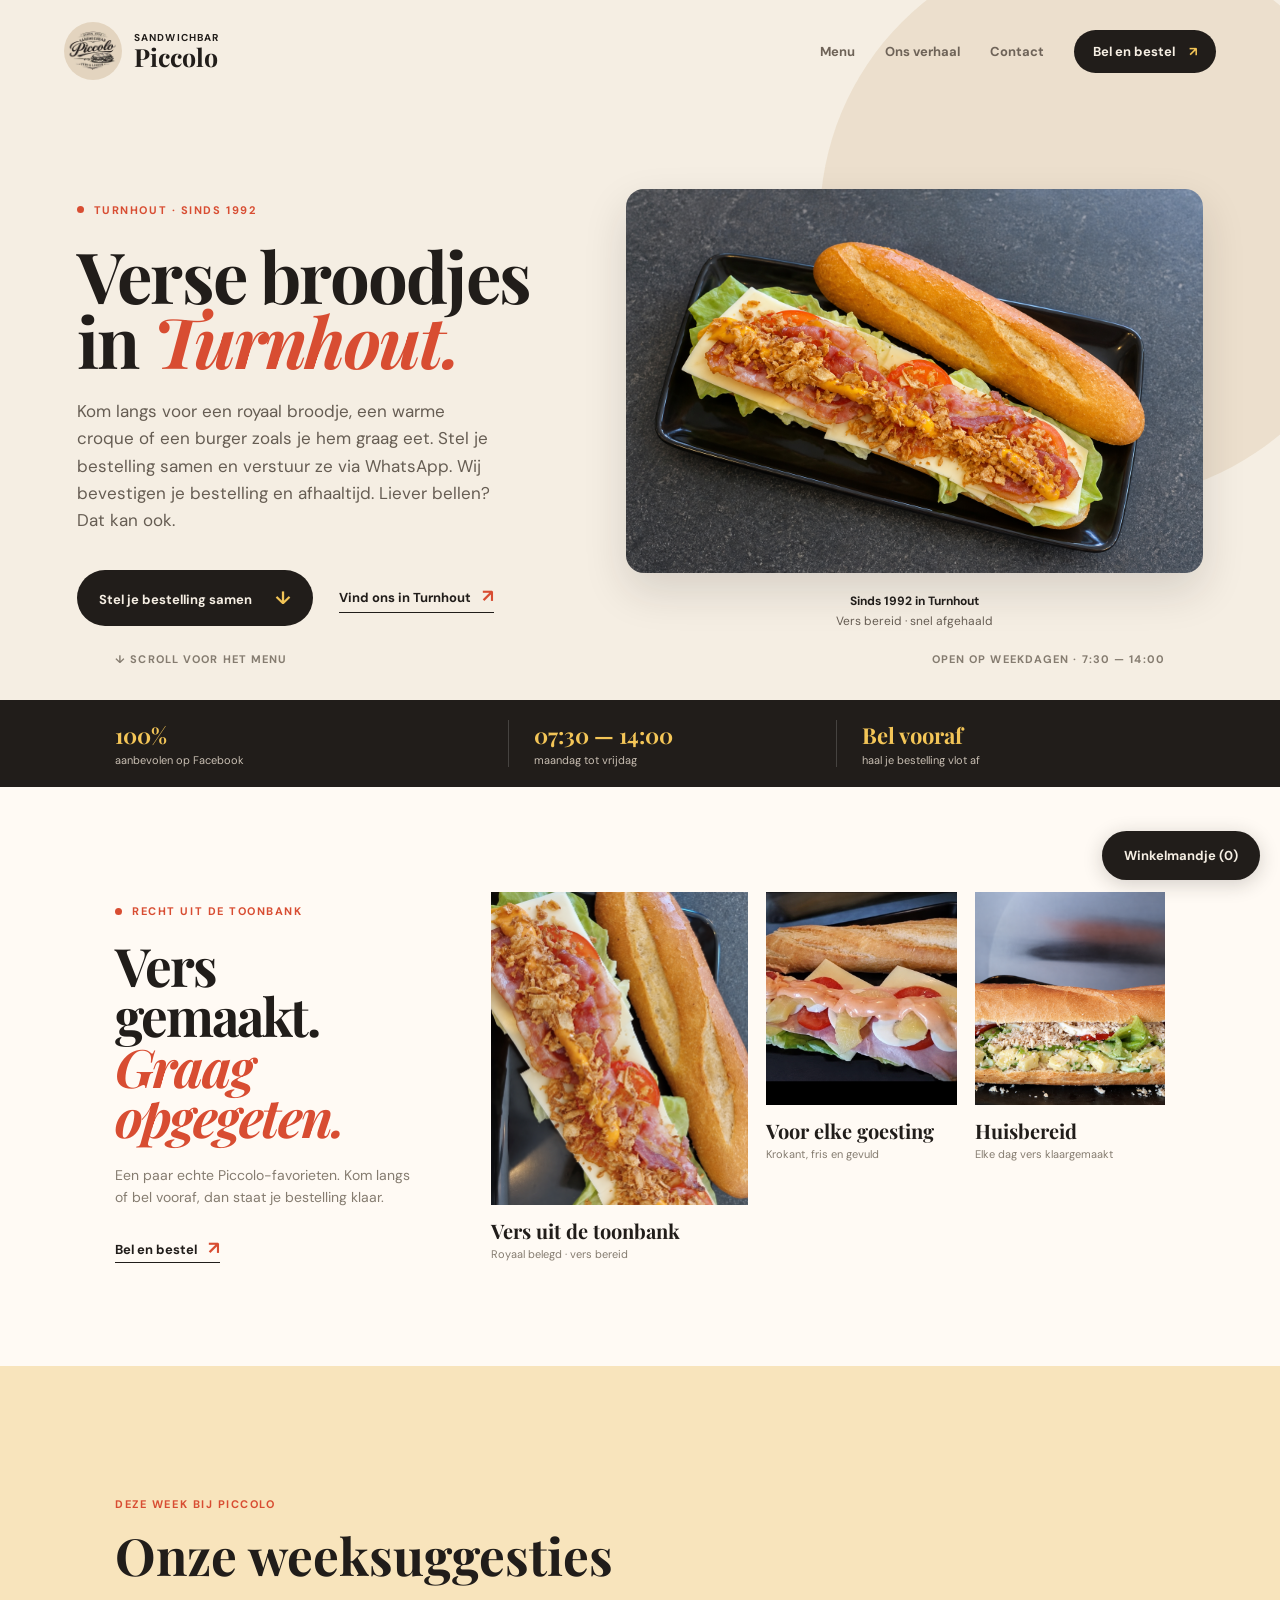
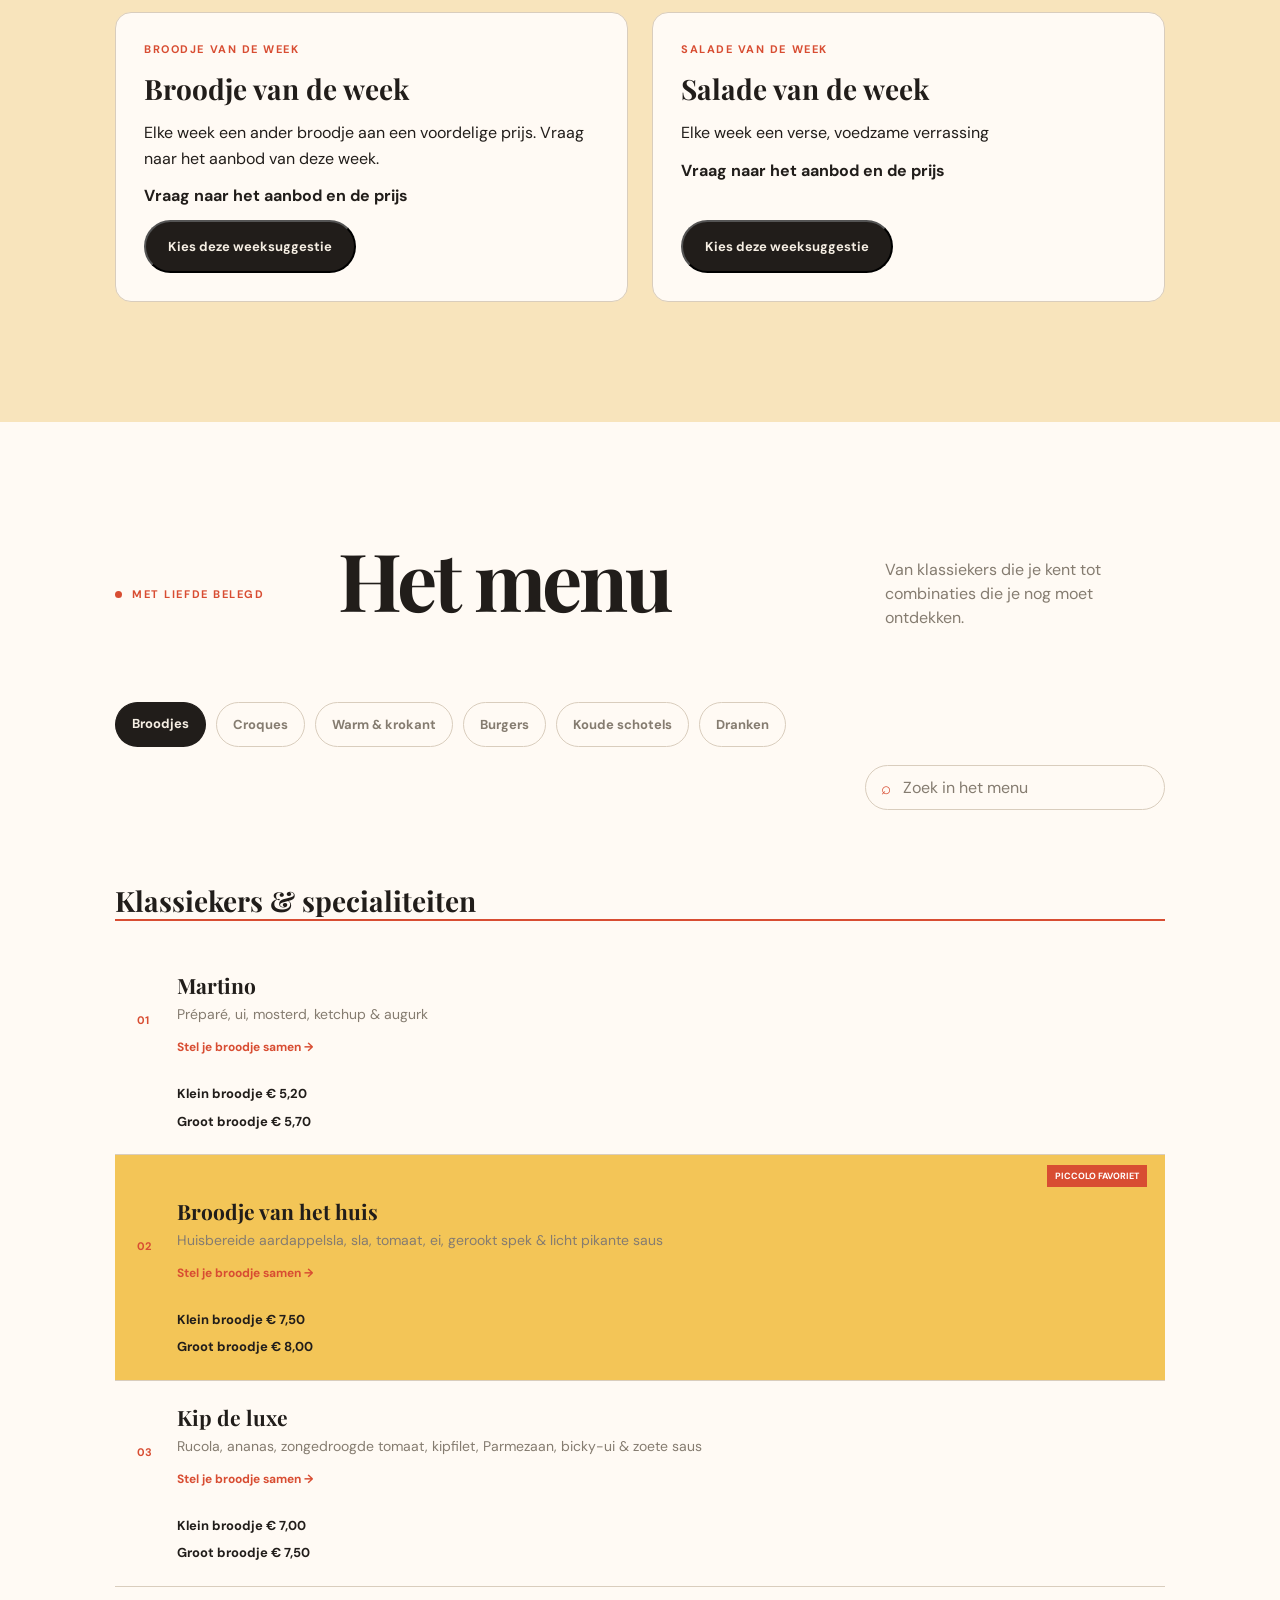
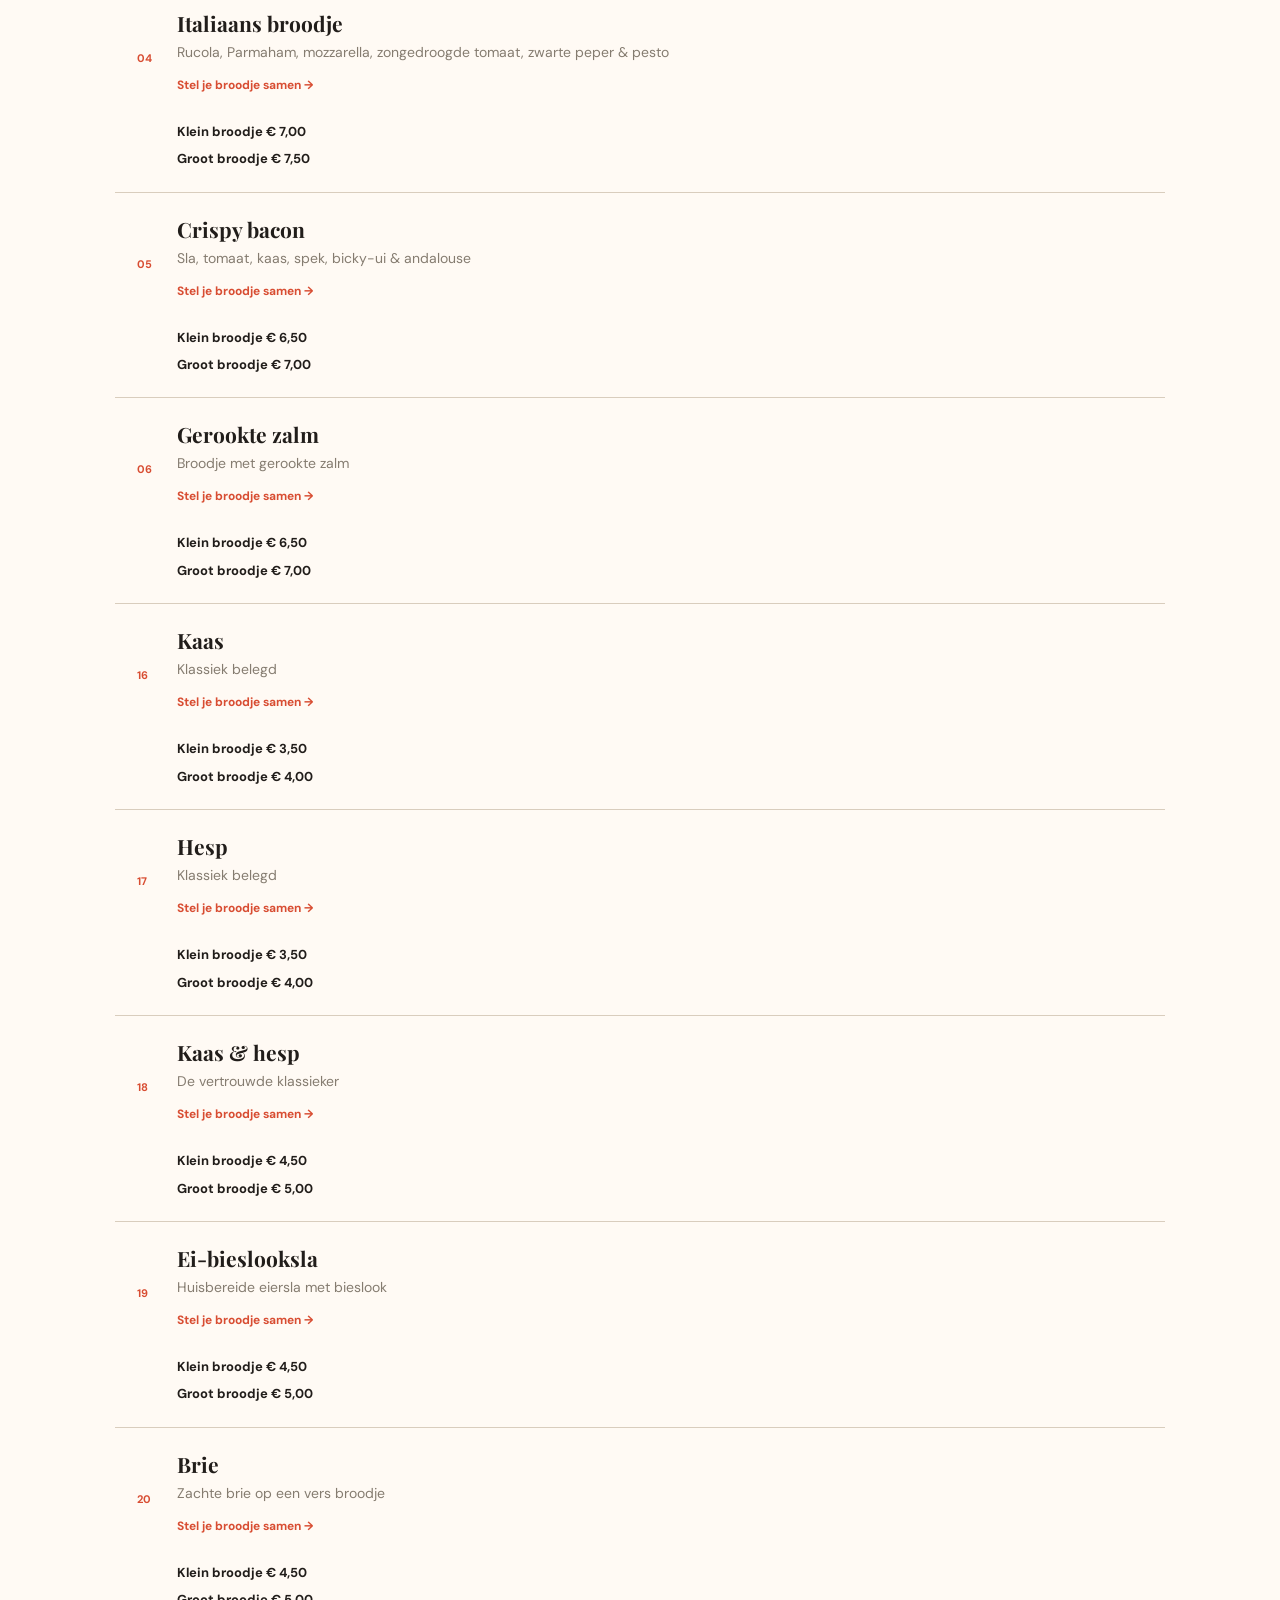
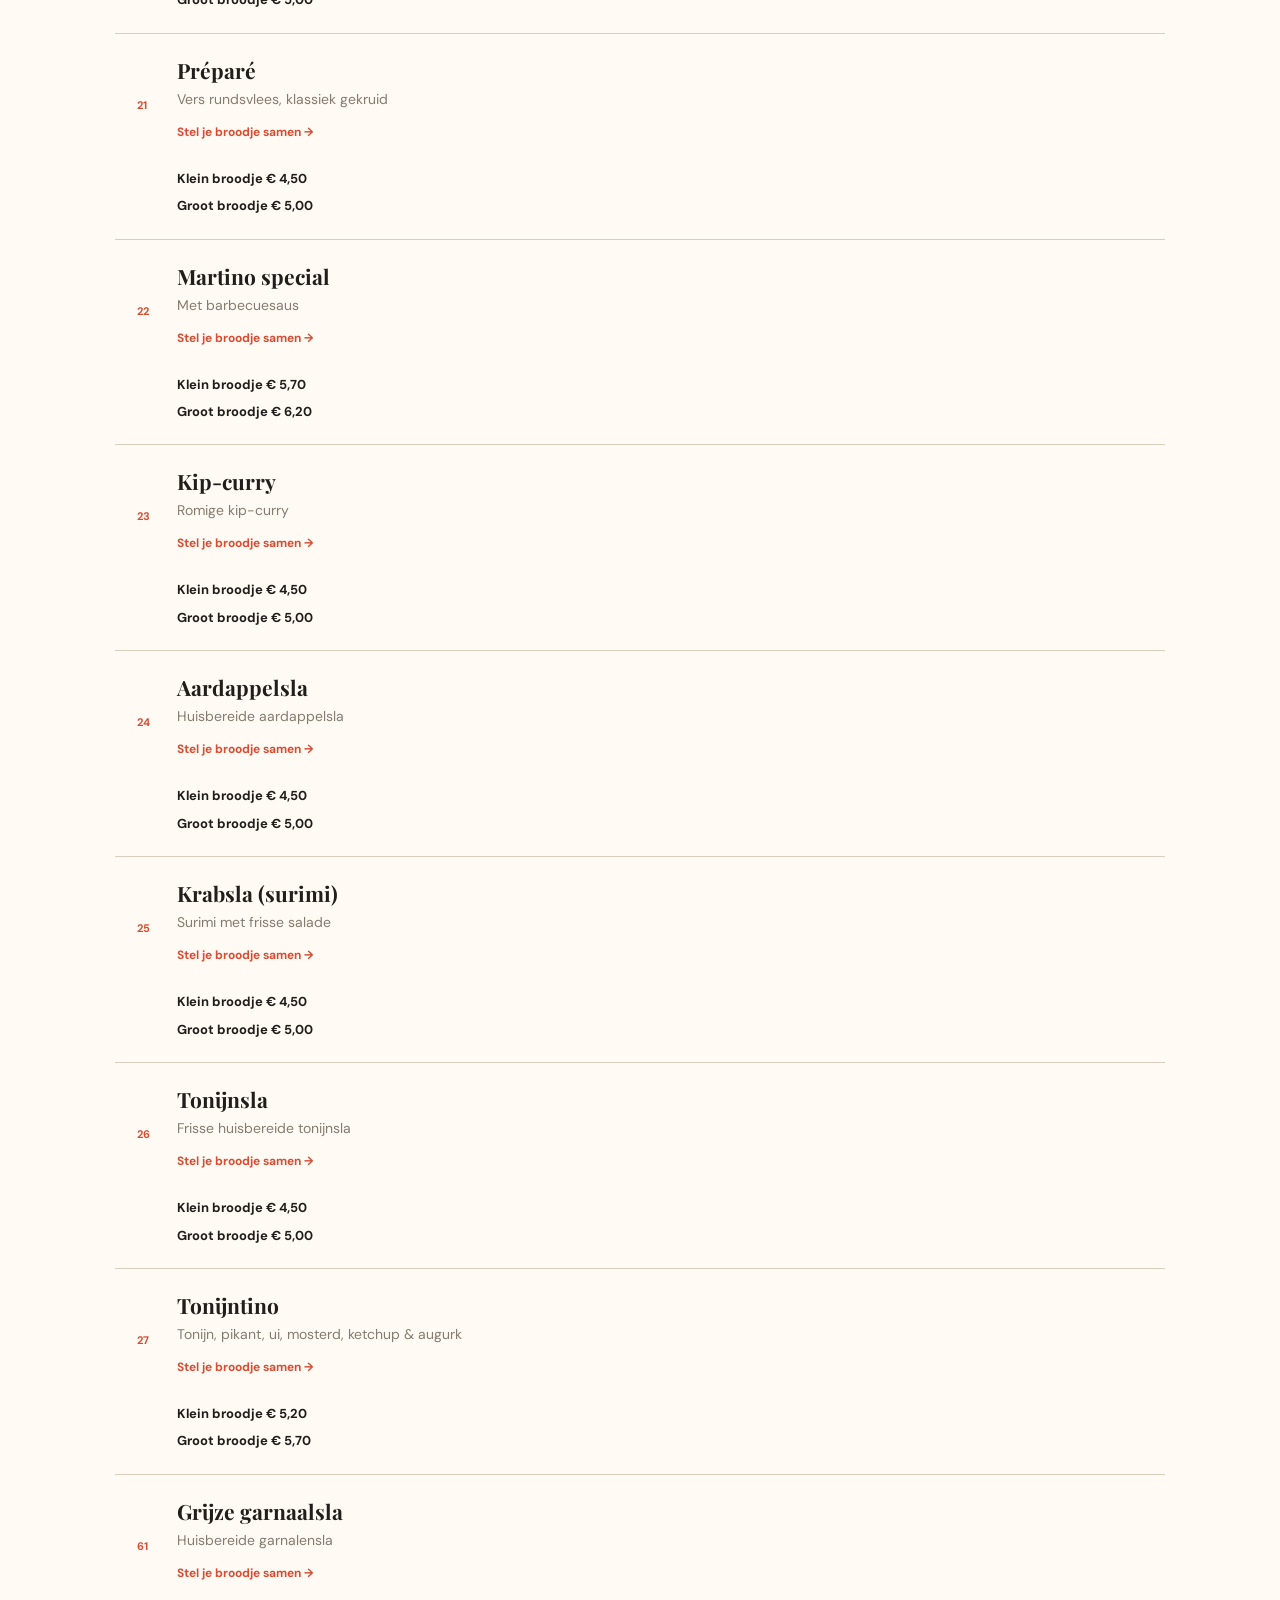
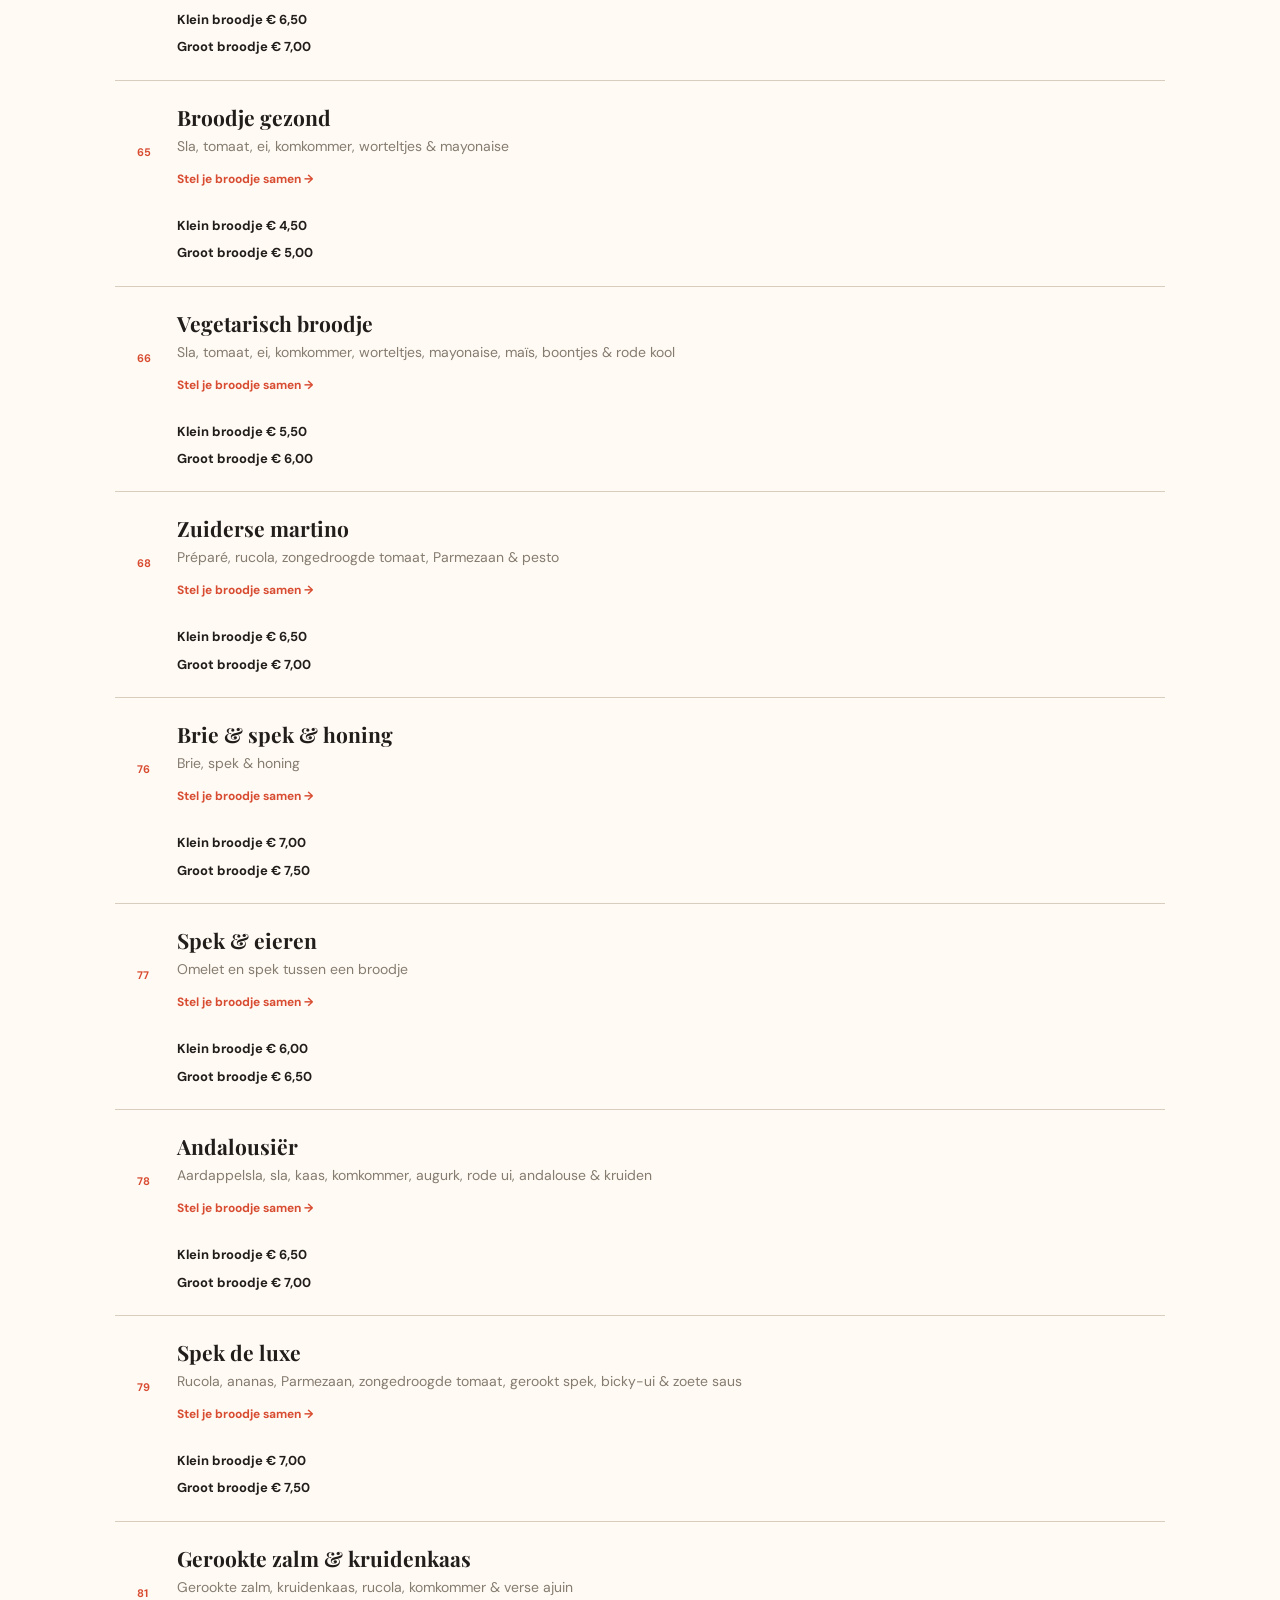
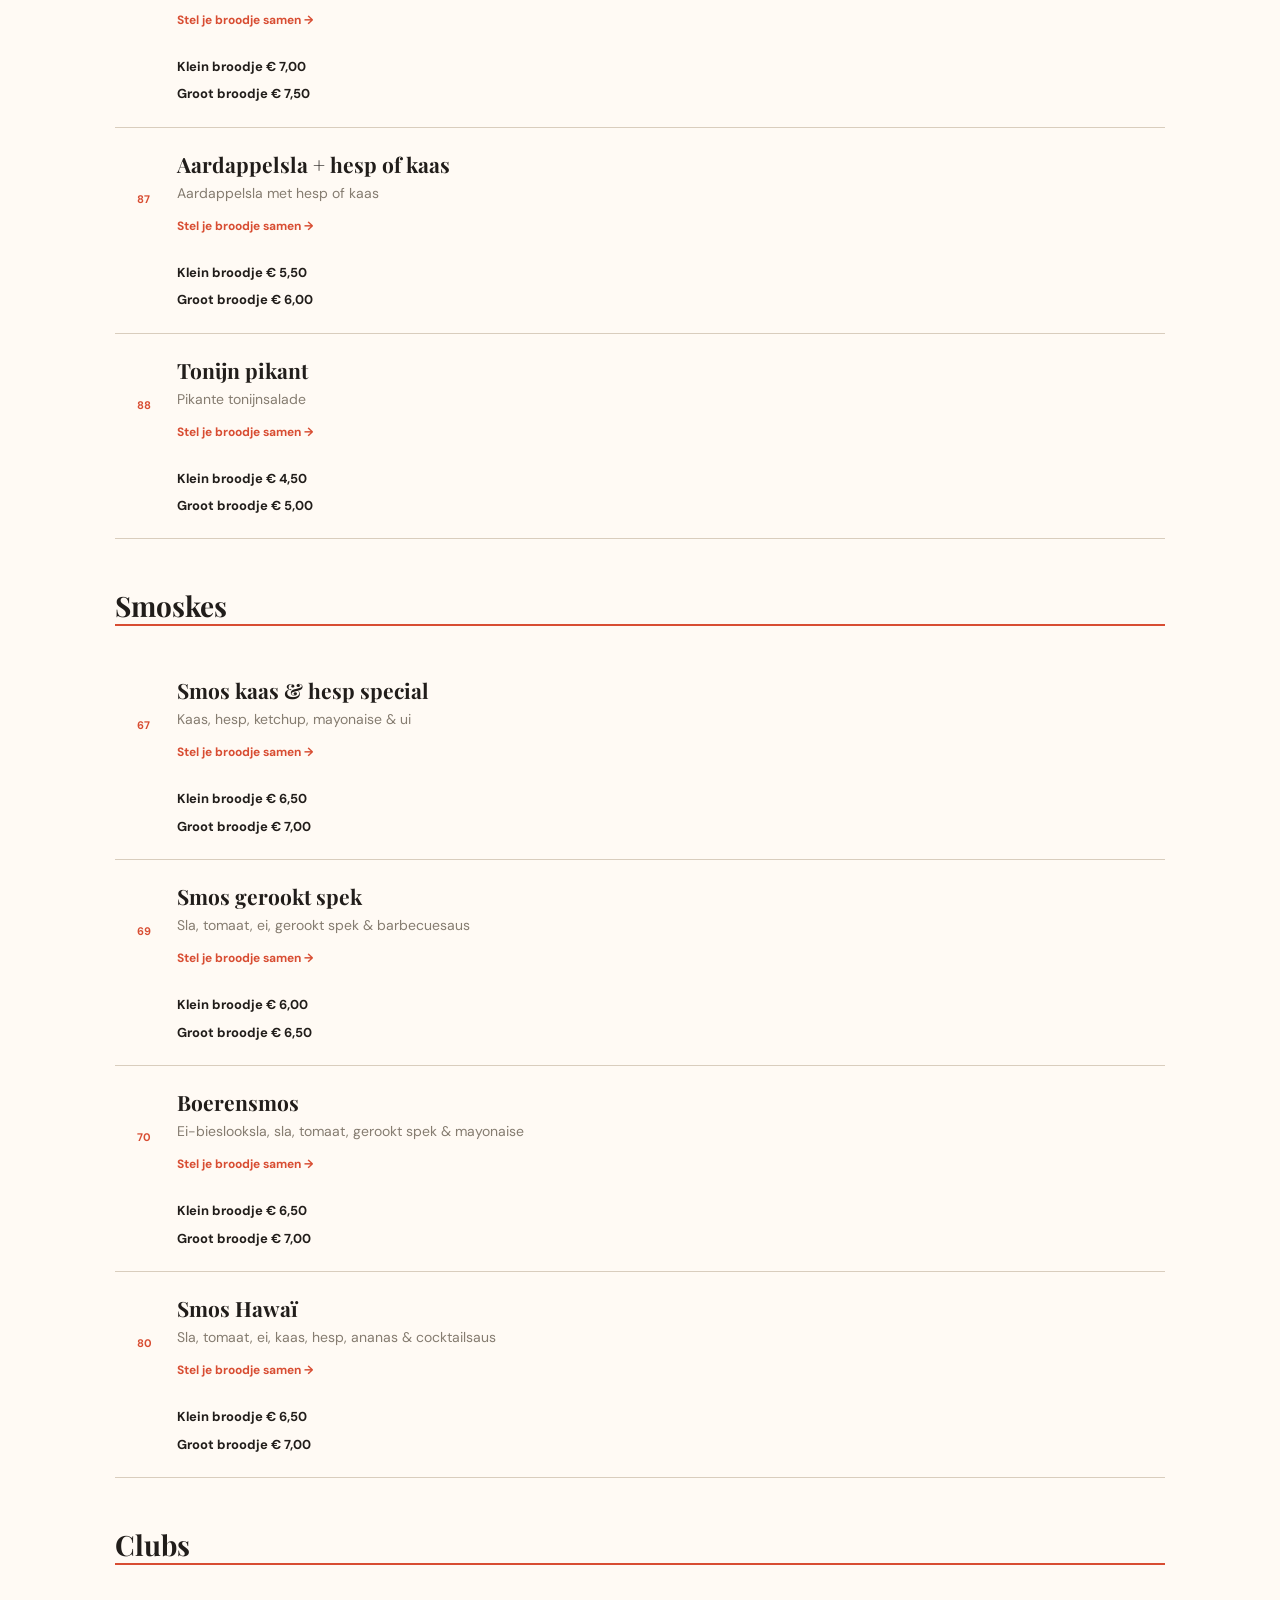
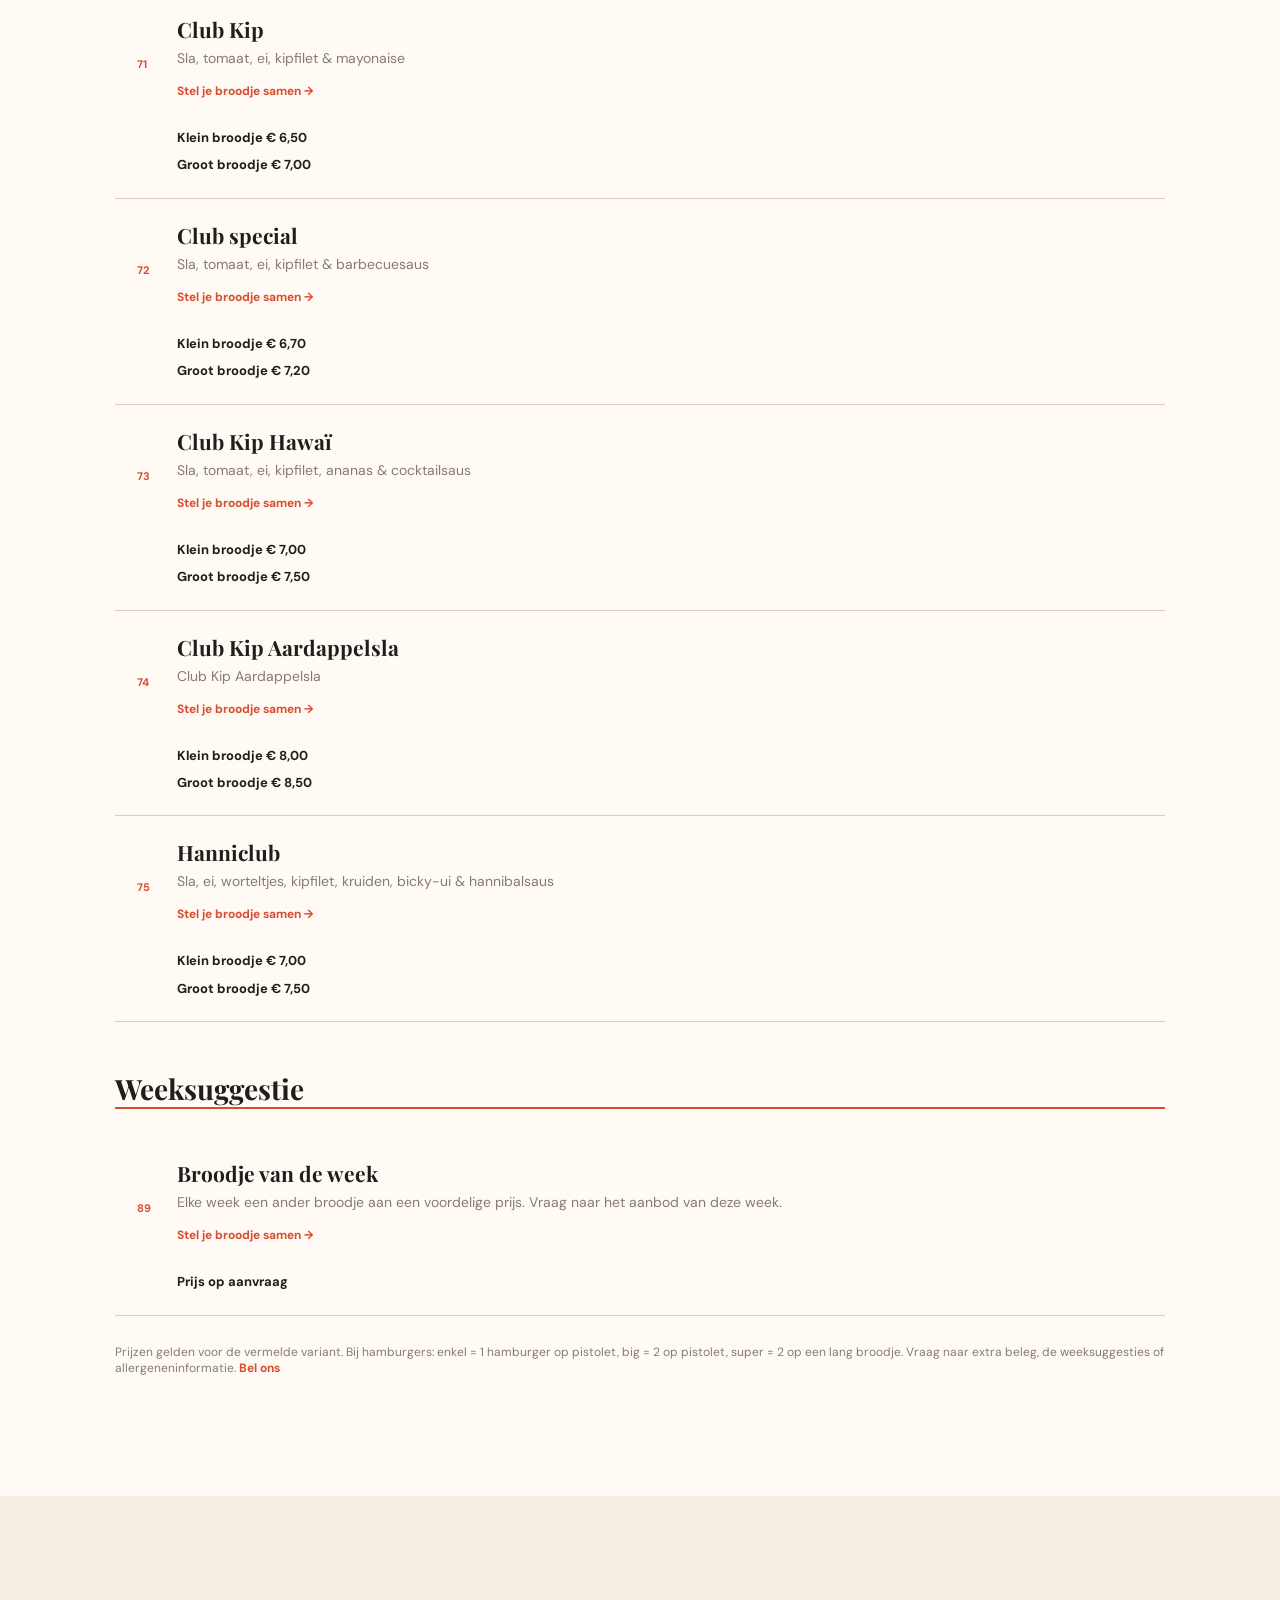
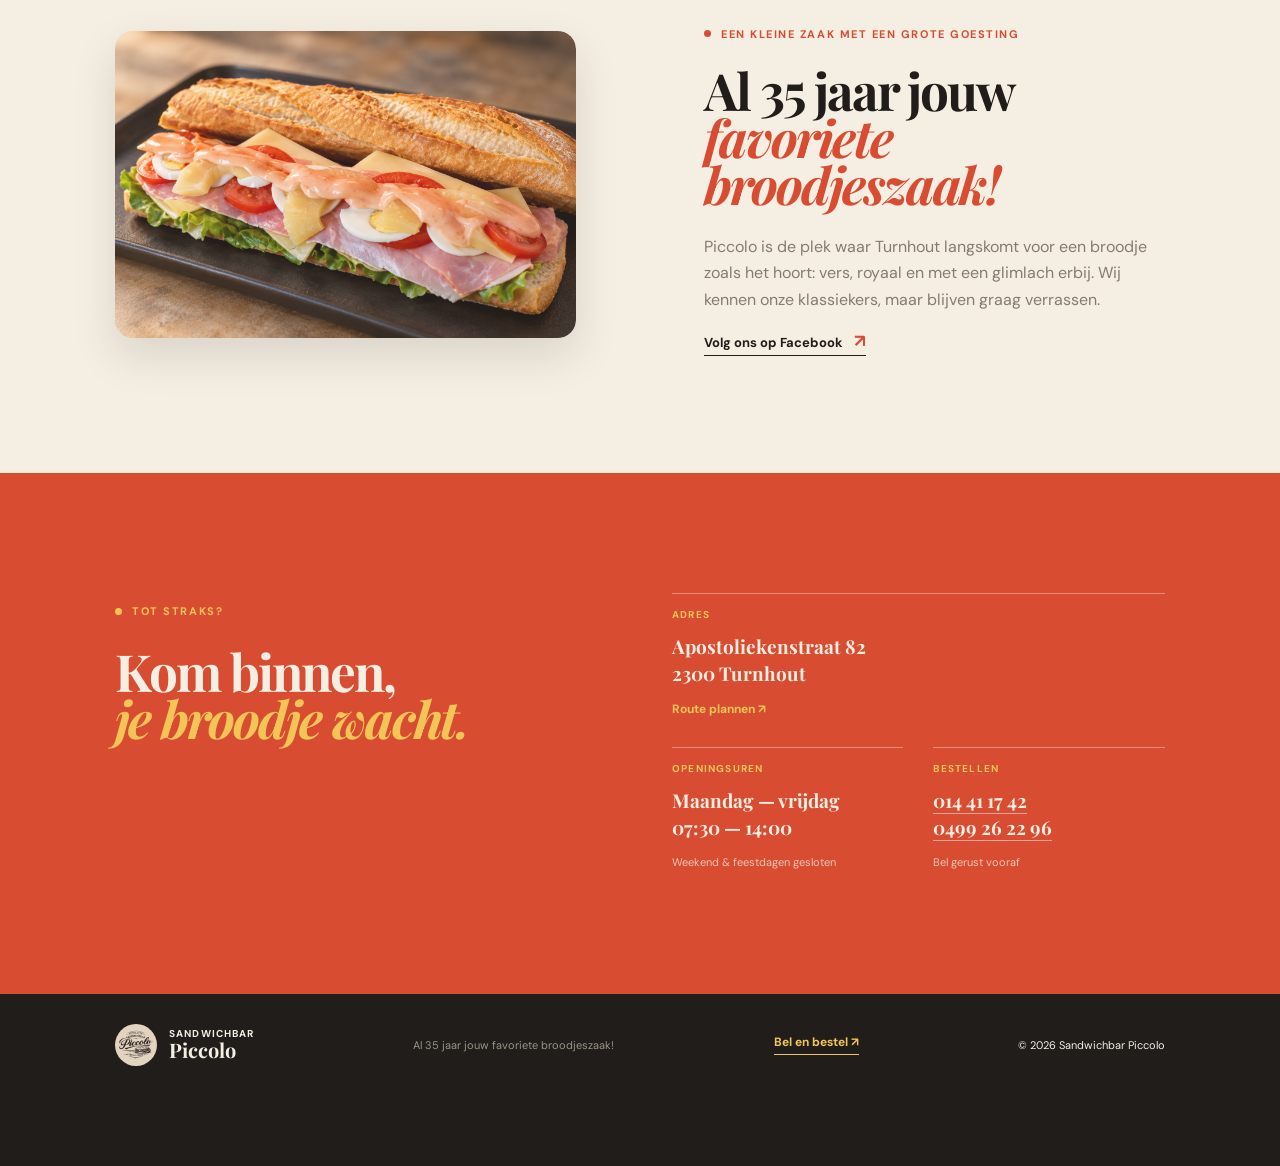
==== commit 522dff41: "Orden menu en voeg beheer van weeksuggesties toe" ====
--- a/index.html
+++ b/index.html
@@ -63,6 +63,12 @@
         </div>
       </section>
 
+      <section class="weekly-section section-pad" aria-labelledby="weekly-title">
+        <p class="eyebrow">Deze week bij Piccolo</p>
+        <h2 id="weekly-title">Onze weeksuggesties</h2>
+        <div id="weekly-cards" class="weekly-cards"></div>
+      </section>
+
       <section id="menu" class="menu-section section-pad">
         <div class="section-heading reveal">
           <p class="eyebrow"><span></span> Met liefde belegd</p>
@@ -71,6 +77,7 @@
         </div>
         <div class="menu-tabs" role="group" aria-label="Menucategorieën">
           <button class="tab active" data-filter="broodjes" aria-pressed="true">Broodjes</button>
+          <button class="tab" data-filter="croques" aria-pressed="false">Croques</button>
           <button class="tab" data-filter="warm" aria-pressed="false">Warm & krokant</button>
           <button class="tab" data-filter="burgers" aria-pressed="false">Burgers</button>
           <button class="tab" data-filter="schotels" aria-pressed="false">Koude schotels</button>
@@ -86,7 +93,7 @@
 
       <section id="verhaal" class="story-section section-pad">
         <div class="story-image"><img src="piccolo-story-landscape.png" alt="Krokant broodje met hesp, kaas, ei en verse groenten" width="1536" height="1024" loading="lazy" /></div>
-        <div class="story-copy reveal"><p class="eyebrow"><span></span> Een kleine zaak met een grote goesting</p><h2>Al meer dan<br /><em>30 jaar</em> op jouw ochtend en middag.</h2><p>Piccolo is de plek waar Turnhout langskomt voor een broodje zoals het hoort: vers, royaal en met een glimlach erbij. Wij kennen onze klassiekers, maar blijven graag verrassen.</p><a class="text-link" href="https://www.facebook.com/profile.php?id=100050272969953&locale=nl_BE" target="_blank" rel="noreferrer">Volg ons op Facebook <span>↗</span></a></div>
+        <div class="story-copy reveal"><p class="eyebrow"><span></span> Een kleine zaak met een grote goesting</p><h2>Al 35 jaar jouw<br /><em>favoriete broodjeszaak!</em></h2><p>Piccolo is de plek waar Turnhout langskomt voor een broodje zoals het hoort: vers, royaal en met een glimlach erbij. Wij kennen onze klassiekers, maar blijven graag verrassen.</p><a class="text-link" href="https://www.facebook.com/profile.php?id=100050272969953&locale=nl_BE" target="_blank" rel="noreferrer">Volg ons op Facebook <span>↗</span></a></div>
       </section>
 
       <section id="contact" class="contact-section section-pad">
@@ -114,7 +121,7 @@
       </section>
     </main>
 
-    <footer class="site-footer"><a class="brand" href="#top"><img src="logo.png" alt="Logo Sandwichbar Piccolo" /><span>Sandwichbar<br /><strong>Piccolo</strong></span></a><p>Vers & lekker · sinds 1992</p><a class="footer-action" href="tel:+3214411742">Bel en bestel ↗</a><p>© 2026 Sandwichbar Piccolo</p></footer>
+    <footer class="site-footer"><a class="brand" href="#top"><img src="logo.png" alt="Logo Sandwichbar Piccolo" /><span>Sandwichbar<br /><strong>Piccolo</strong></span></a><p>Al 35 jaar jouw favoriete broodjeszaak!</p><a class="footer-action" href="tel:+3214411742">Bel en bestel ↗</a><p>© 2026 Sandwichbar Piccolo</p></footer>
     <a class="mobile-order" href="tel:+3214411742"><strong>Bestel telefonisch</strong><span>014 41 17 42 ↗</span></a>
     <dialog id="sandwich-dialog" aria-labelledby="sandwich-title">
       <button class="sandwich-close" type="button" aria-label="Sluiten">×</button>
@@ -133,6 +140,10 @@
           <div class="sandwich-options" id="size-options"></div>
         </fieldset>
         <div id="sandwich-extras" hidden>
+          <fieldset id="spaghetti-extra" hidden disabled>
+            <legend>Extra bij je spaghetti</legend>
+            <label><input type="checkbox" name="extra" value="Extra potje gemalen kaas" data-price-cents="200"> Extra potje gemalen kaas (+€ 2,00)</label>
+          </fieldset>
           <label class="sandwich-field" id="side-field" for="sandwich-side" hidden>Wat wil je bij je schotel?
             <select id="sandwich-side" name="side">
               <option value="">Kies broodje of aardappelsla</option>
@@ -142,8 +153,7 @@
           </label>
           <label class="sandwich-field" id="bread-field" for="sandwich-bread" hidden>Welk brood wil je?
             <select id="sandwich-bread" name="bread">
-              <option value="Wit brood">Wit brood</option>
-              <option value="Bruin brood">Bruin brood</option>
+              <option>Wit bakkersbrood</option><option>Bruin bakkersbrood</option><option>Stokbrood</option><option>Volkoren sandwino zacht</option><option>Volkoren sandwino krokant</option>
             </select>
           </label>
           <fieldset>
--- a/styles.css
+++ b/styles.css
@@ -373,3 +373,15 @@
 @media (max-width: 760px) {
   .story-image { max-width: 540px; margin: 0 auto 32px; border-radius: 12px; }
 }
+
+.menu-group-title { grid-column: 1 / -1; font-family: 'Playfair Display', serif; font-size: 28px; padding-top: 20px; border-bottom: 2px solid var(--tomato); }
+.menu-grid { grid-template-columns: minmax(0, 1fr); }
+.menu-item { border-right: 0 !important; }
+.weekly-section { background: #f8e4bc; }
+.weekly-section h2 { font: 700 clamp(34px, 4vw, 52px)/1.1 'Playfair Display', serif; margin: 16px 0 28px; }
+.weekly-cards { display: grid; grid-template-columns: repeat(2, minmax(0, 1fr)); gap: 24px; }
+.weekly-card { background: #fffaf4; border: 1px solid var(--line); border-radius: 16px; padding: 28px; display: flex; flex-direction: column; align-items: flex-start; gap: 14px; }
+.weekly-card h3 { font: 700 28px/1.2 'Playfair Display', serif; margin: 0; }
+.weekly-card p { margin: 0; line-height: 1.6; }
+.weekly-card .button { margin-top: auto; }
+@media(max-width:760px) { .weekly-cards { grid-template-columns: minmax(0,1fr); } }
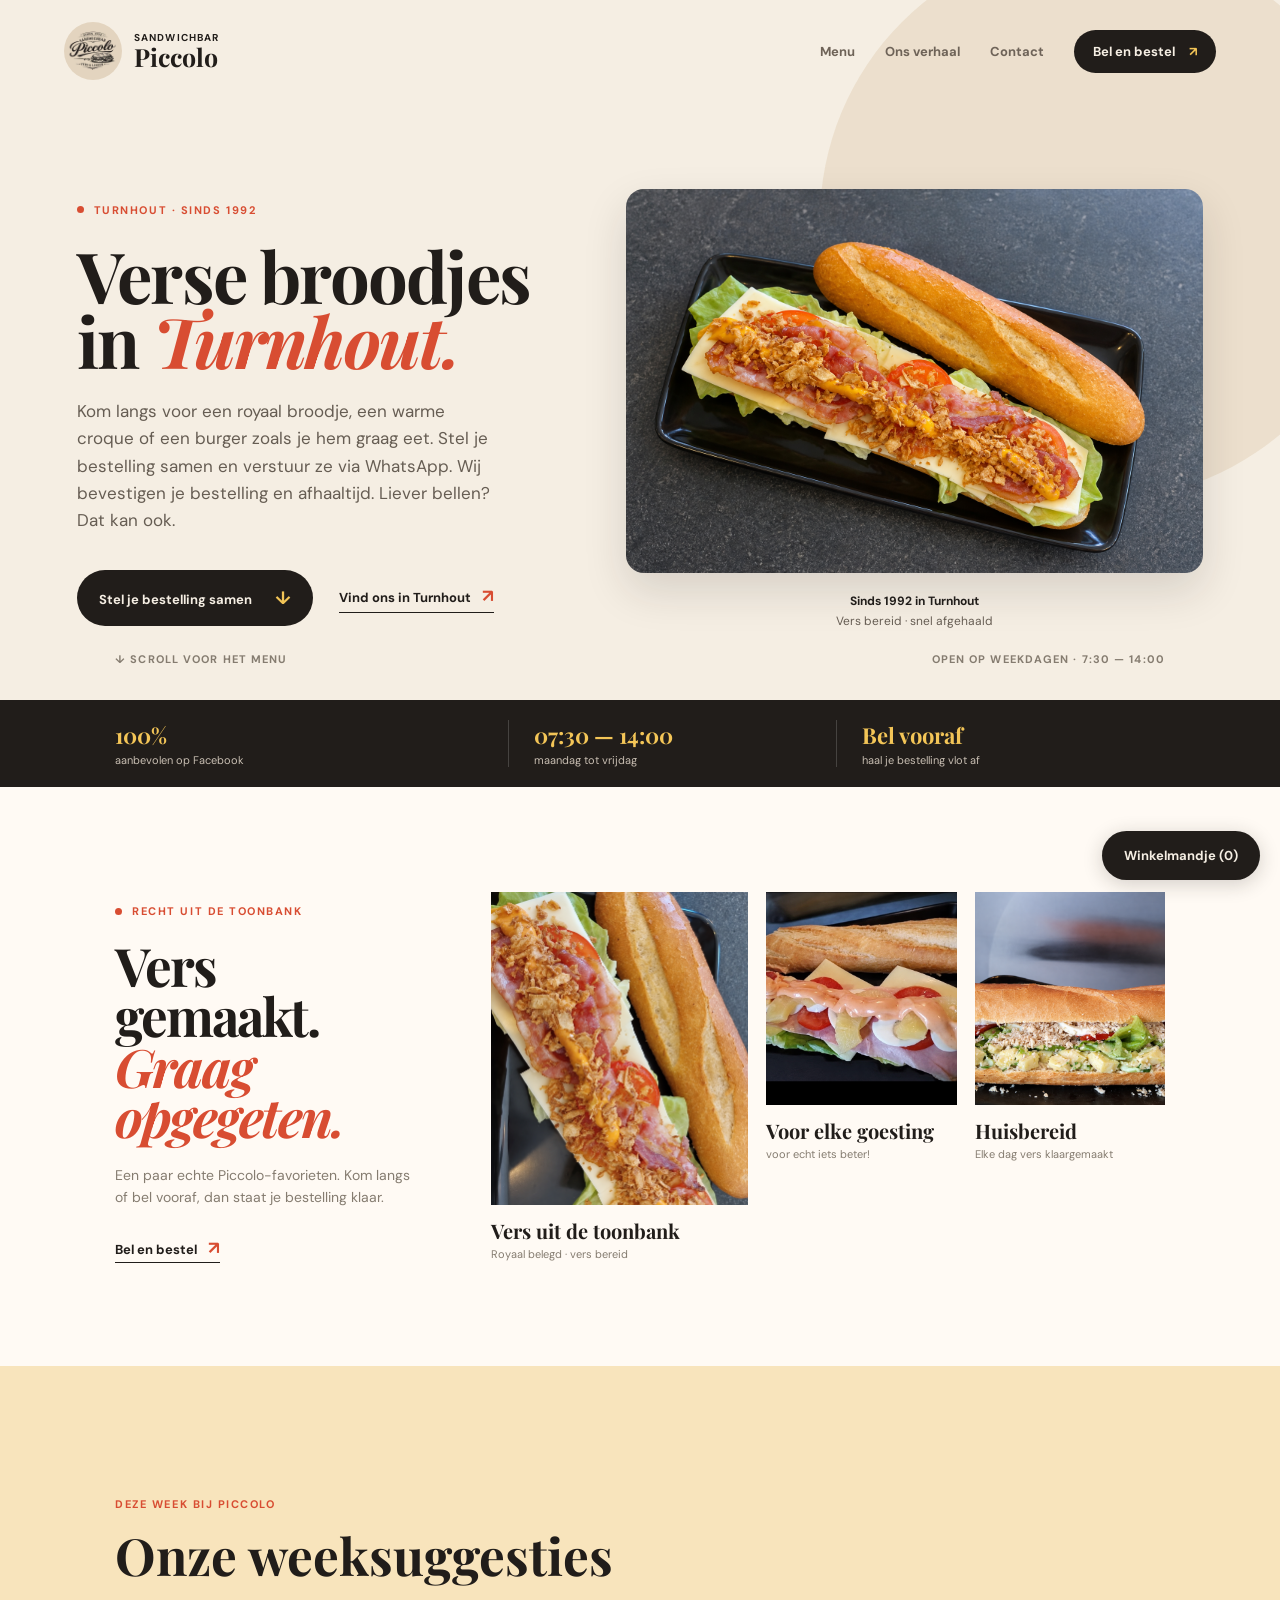
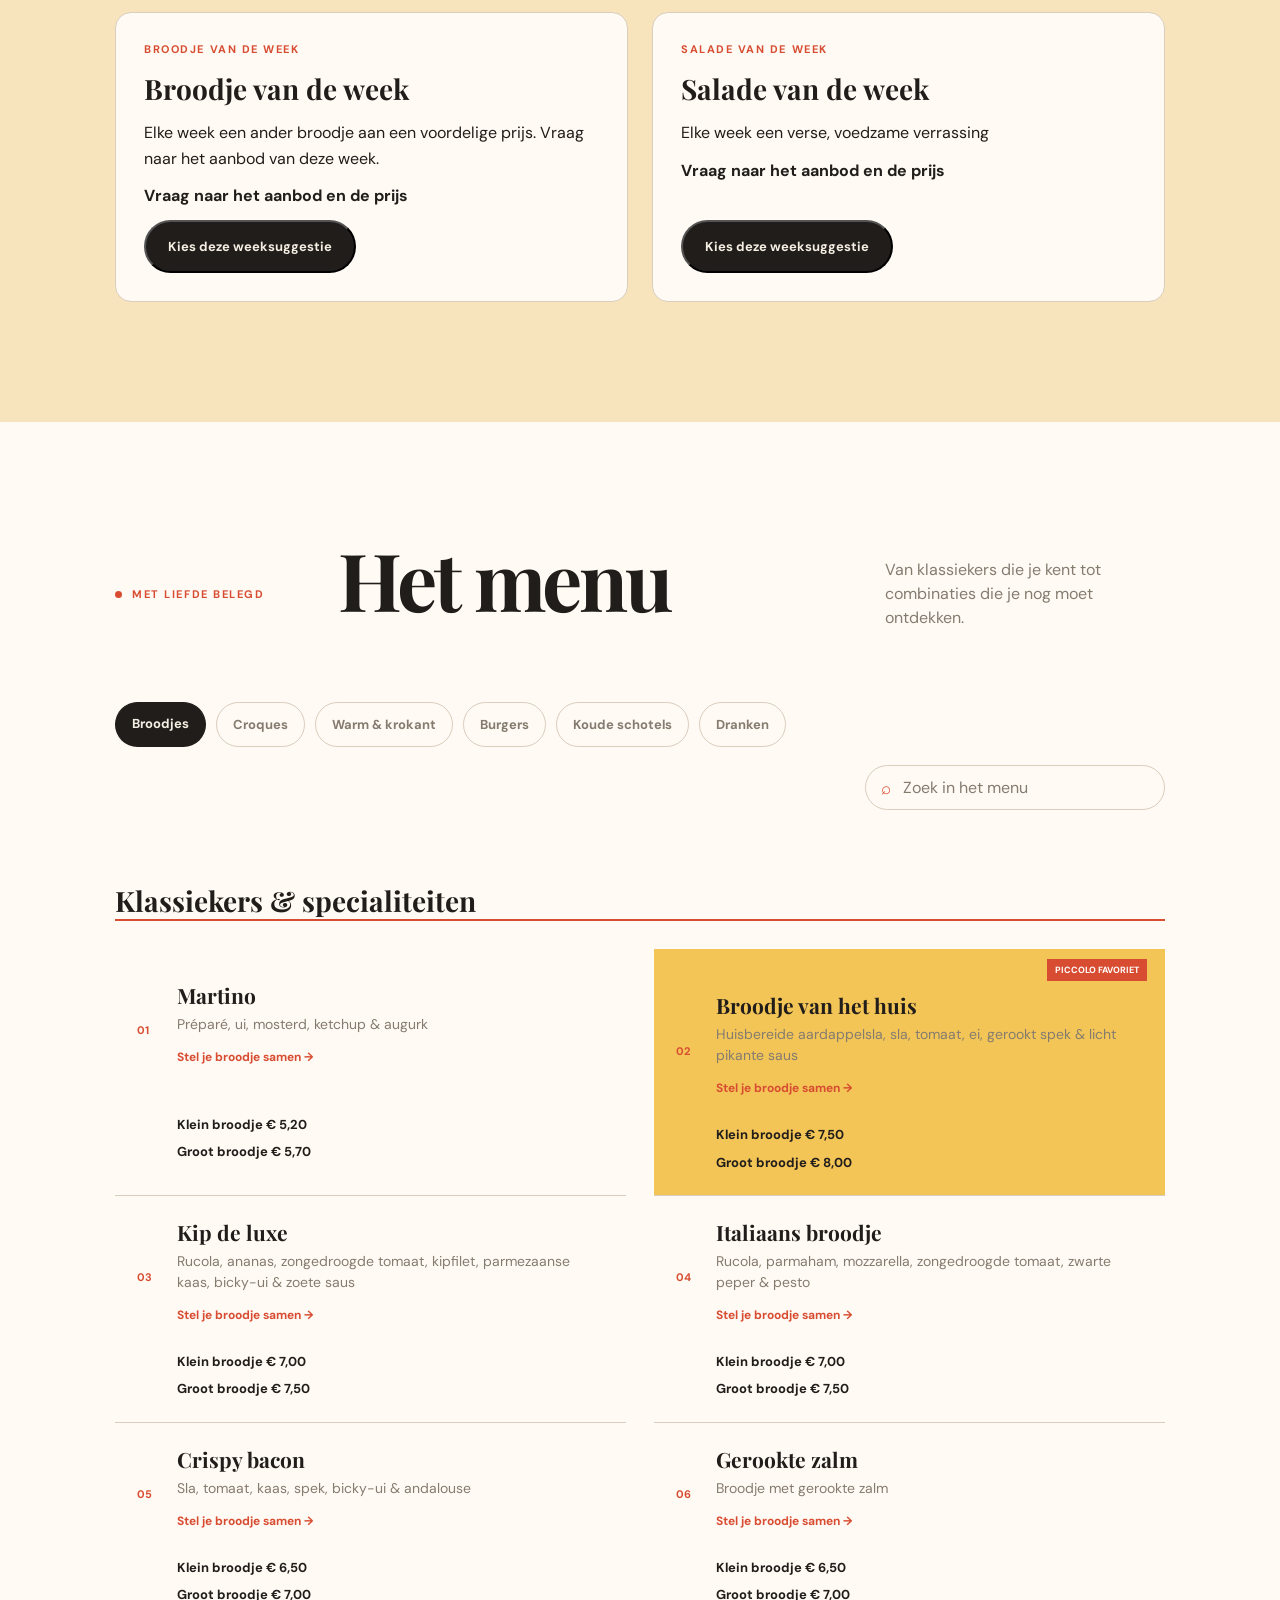
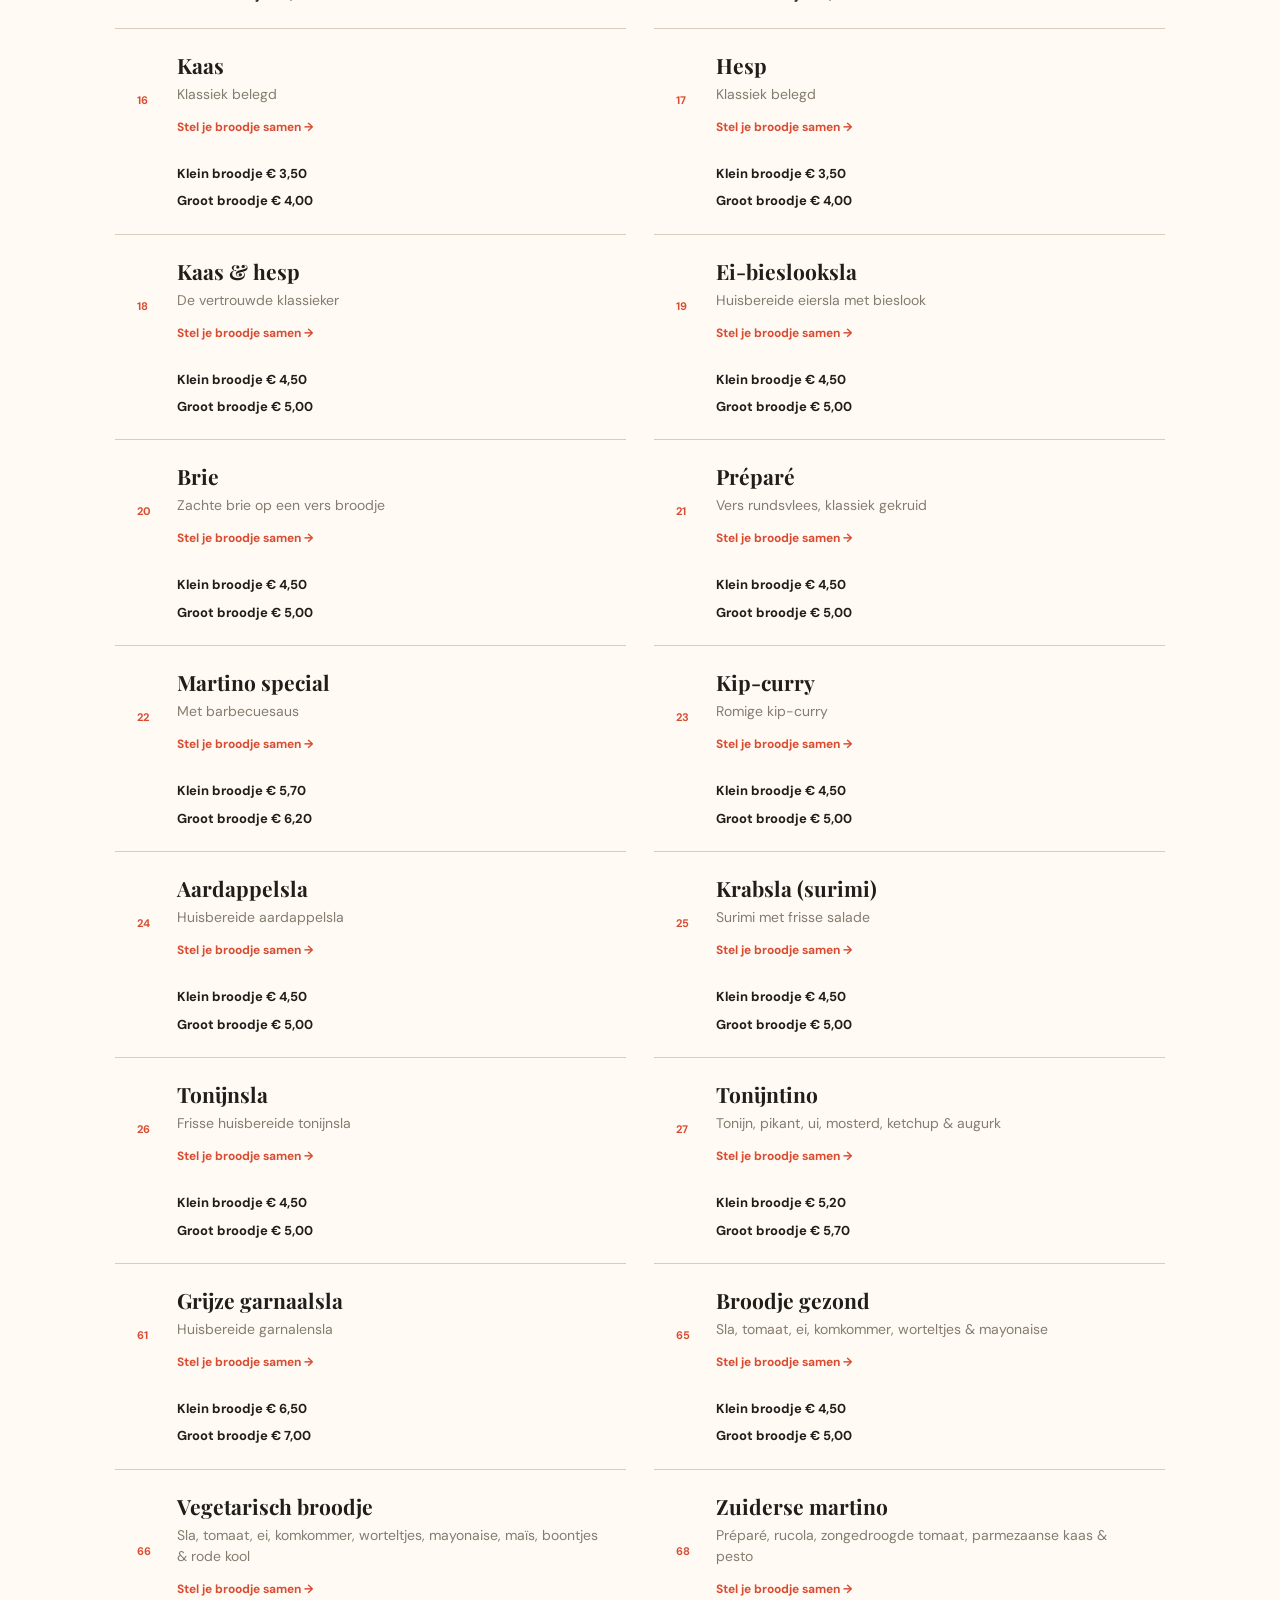
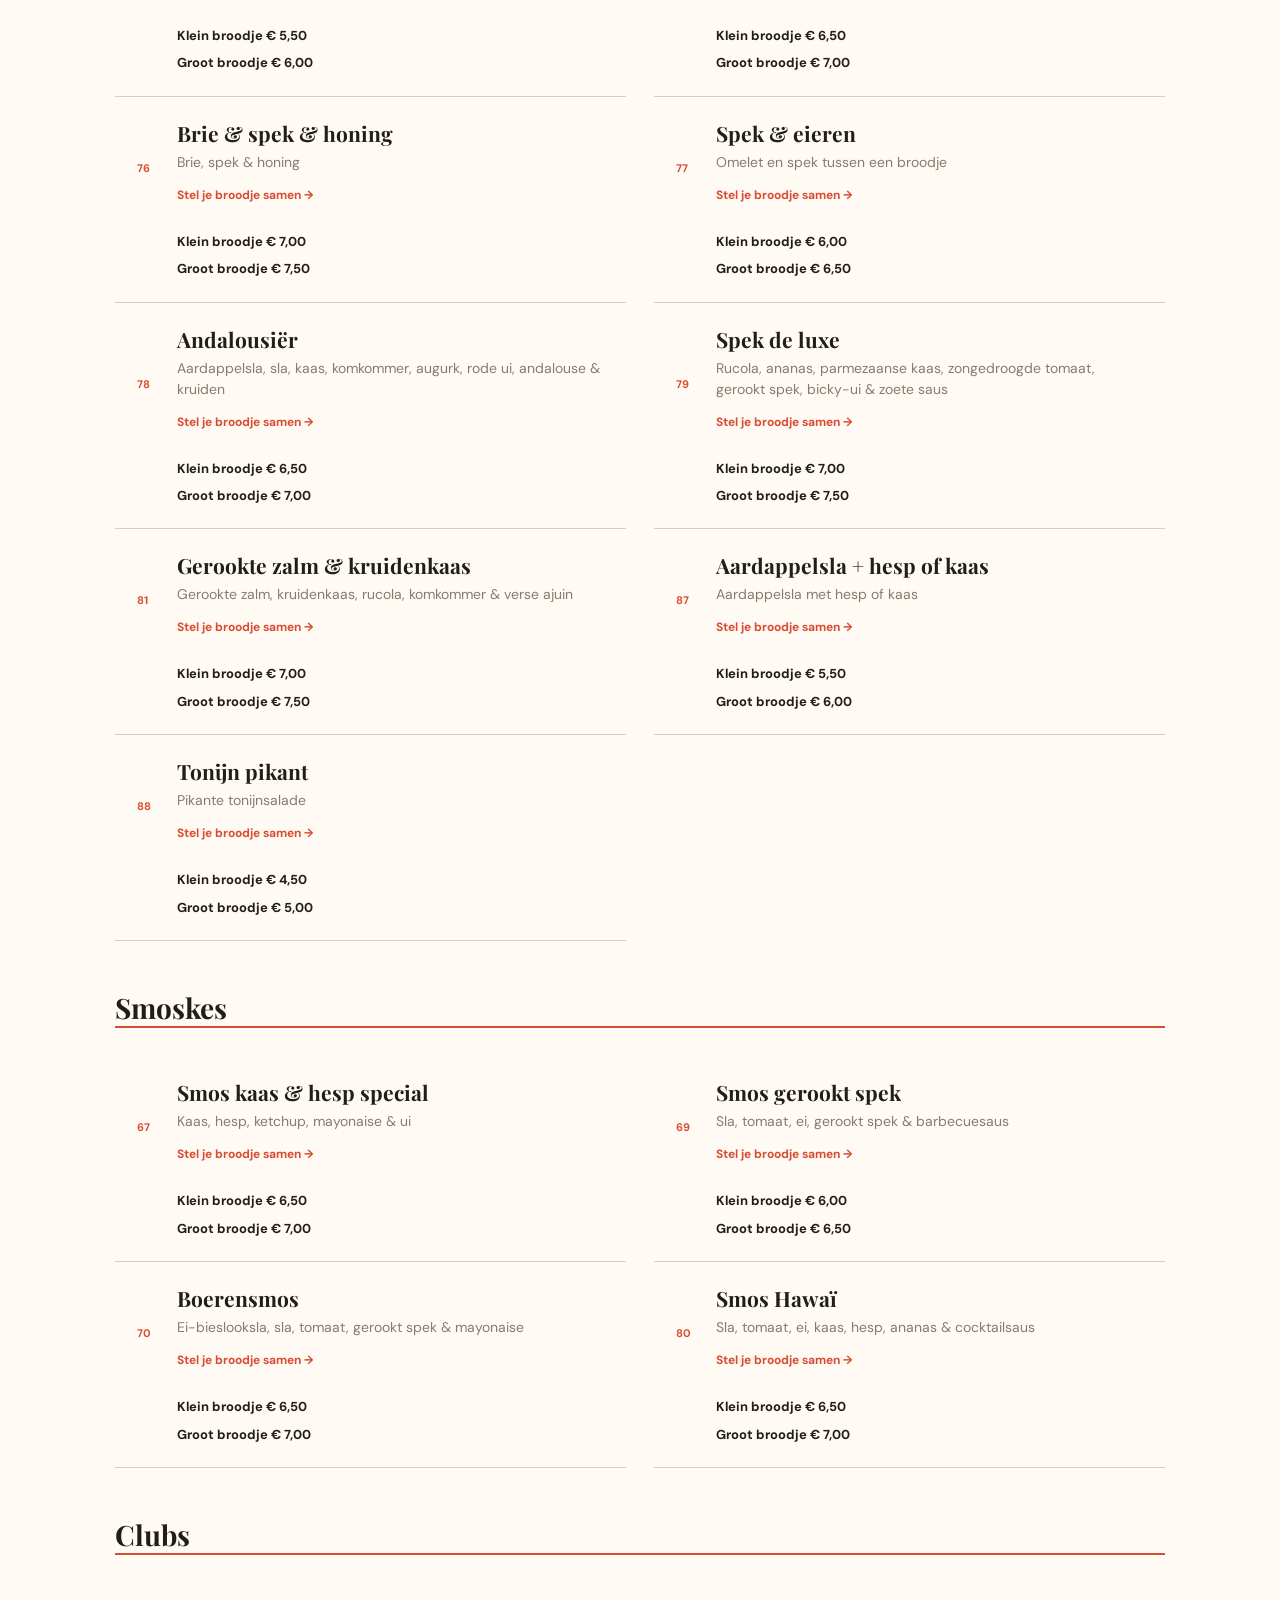
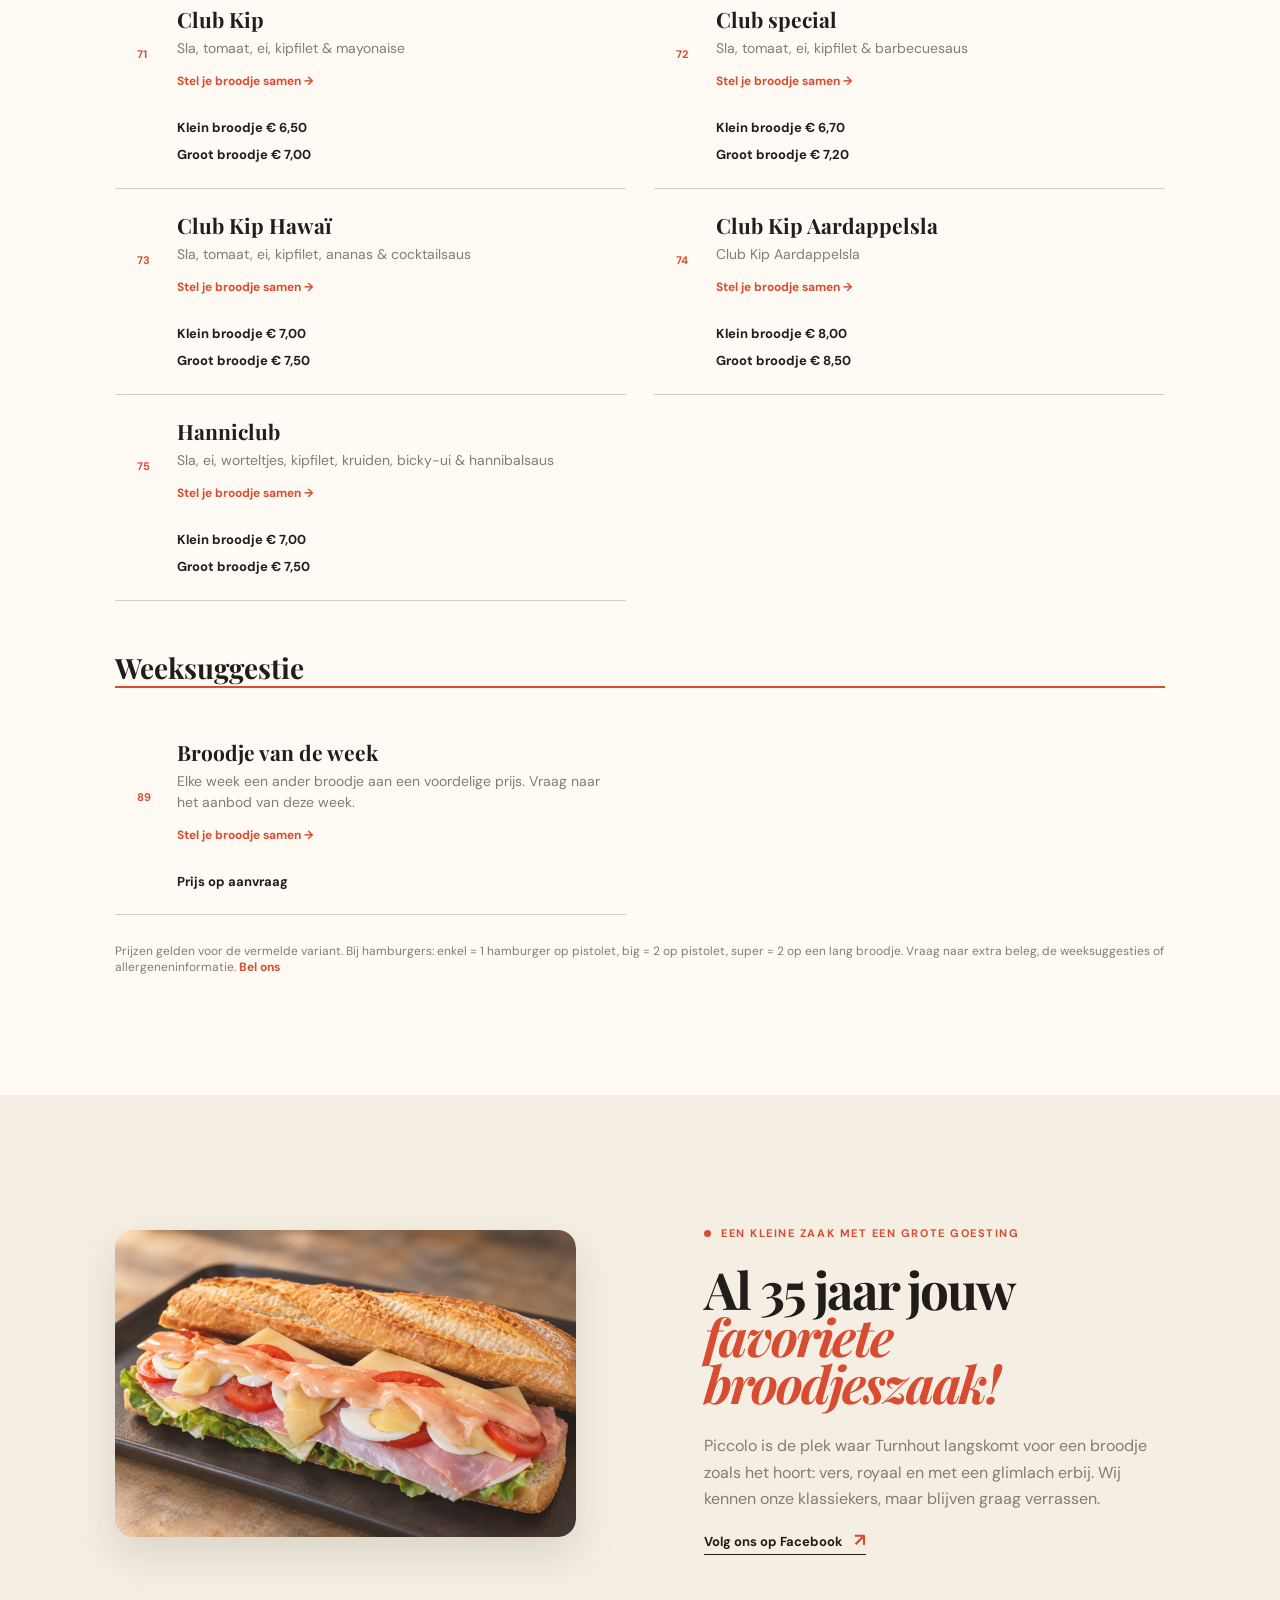
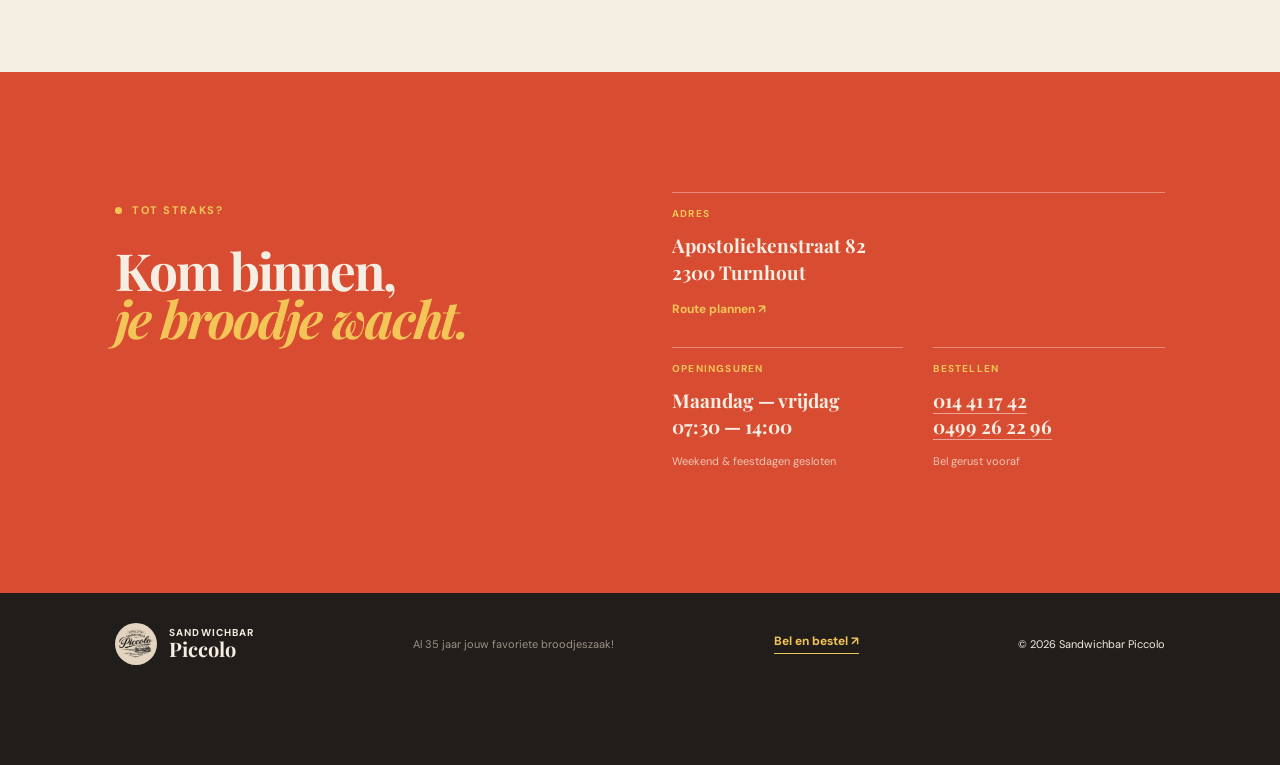
==== commit 94f83dd7: "Pas slogan en ingrediënten aan en herstel desktopmenu in twee kolommen" ====
--- a/index.html
+++ b/index.html
@@ -58,7 +58,7 @@
         <div class="showcase-intro"><p class="eyebrow"><span></span> Recht uit de toonbank</p><h2>Vers gemaakt.<br /><em>Graag opgegeten.</em></h2><p>Een paar echte Piccolo-favorieten. Kom langs of bel vooraf, dan staat je bestelling klaar.</p><a class="text-link" href="tel:+3214411742">Bel en bestel <span>↗</span></a></div>
         <div class="food-grid">
           <figure class="food-card food-card-large"><img src="piccolo-gallery-martino.png" alt="Vers belegd broodje van Sandwichbar Piccolo" /><figcaption><strong>Vers uit de toonbank</strong><span>Royaal belegd · vers bereid</span></figcaption></figure>
-          <figure class="food-card"><img src="piccolo-gallery-gezond.png" alt="Vers broodje met groenten van Sandwichbar Piccolo" /><figcaption><strong>Voor elke goesting</strong><span>Krokant, fris en gevuld</span></figcaption></figure>
+          <figure class="food-card"><img src="piccolo-gallery-gezond.png" alt="Vers broodje met groenten van Sandwichbar Piccolo" /><figcaption><strong>Voor elke goesting</strong><span>voor echt iets beter!</span></figcaption></figure>
           <figure class="food-card"><img src="piccolo-gallery-tonijn.png" alt="Huisbereid broodje van Sandwichbar Piccolo" /><figcaption><strong>Huisbereid</strong><span>Elke dag vers klaargemaakt</span></figcaption></figure>
         </div>
       </section>
--- a/styles.css
+++ b/styles.css
@@ -376,6 +376,9 @@
 
 .menu-group-title { grid-column: 1 / -1; font-family: 'Playfair Display', serif; font-size: 28px; padding-top: 20px; border-bottom: 2px solid var(--tomato); }
 .menu-grid { grid-template-columns: minmax(0, 1fr); }
+@media (min-width: 1101px) {
+  .menu-grid { grid-template-columns: repeat(2, minmax(0, 1fr)); column-gap: 28px; }
+}
 .menu-item { border-right: 0 !important; }
 .weekly-section { background: #f8e4bc; }
 .weekly-section h2 { font: 700 clamp(34px, 4vw, 52px)/1.1 'Playfair Display', serif; margin: 16px 0 28px; }
